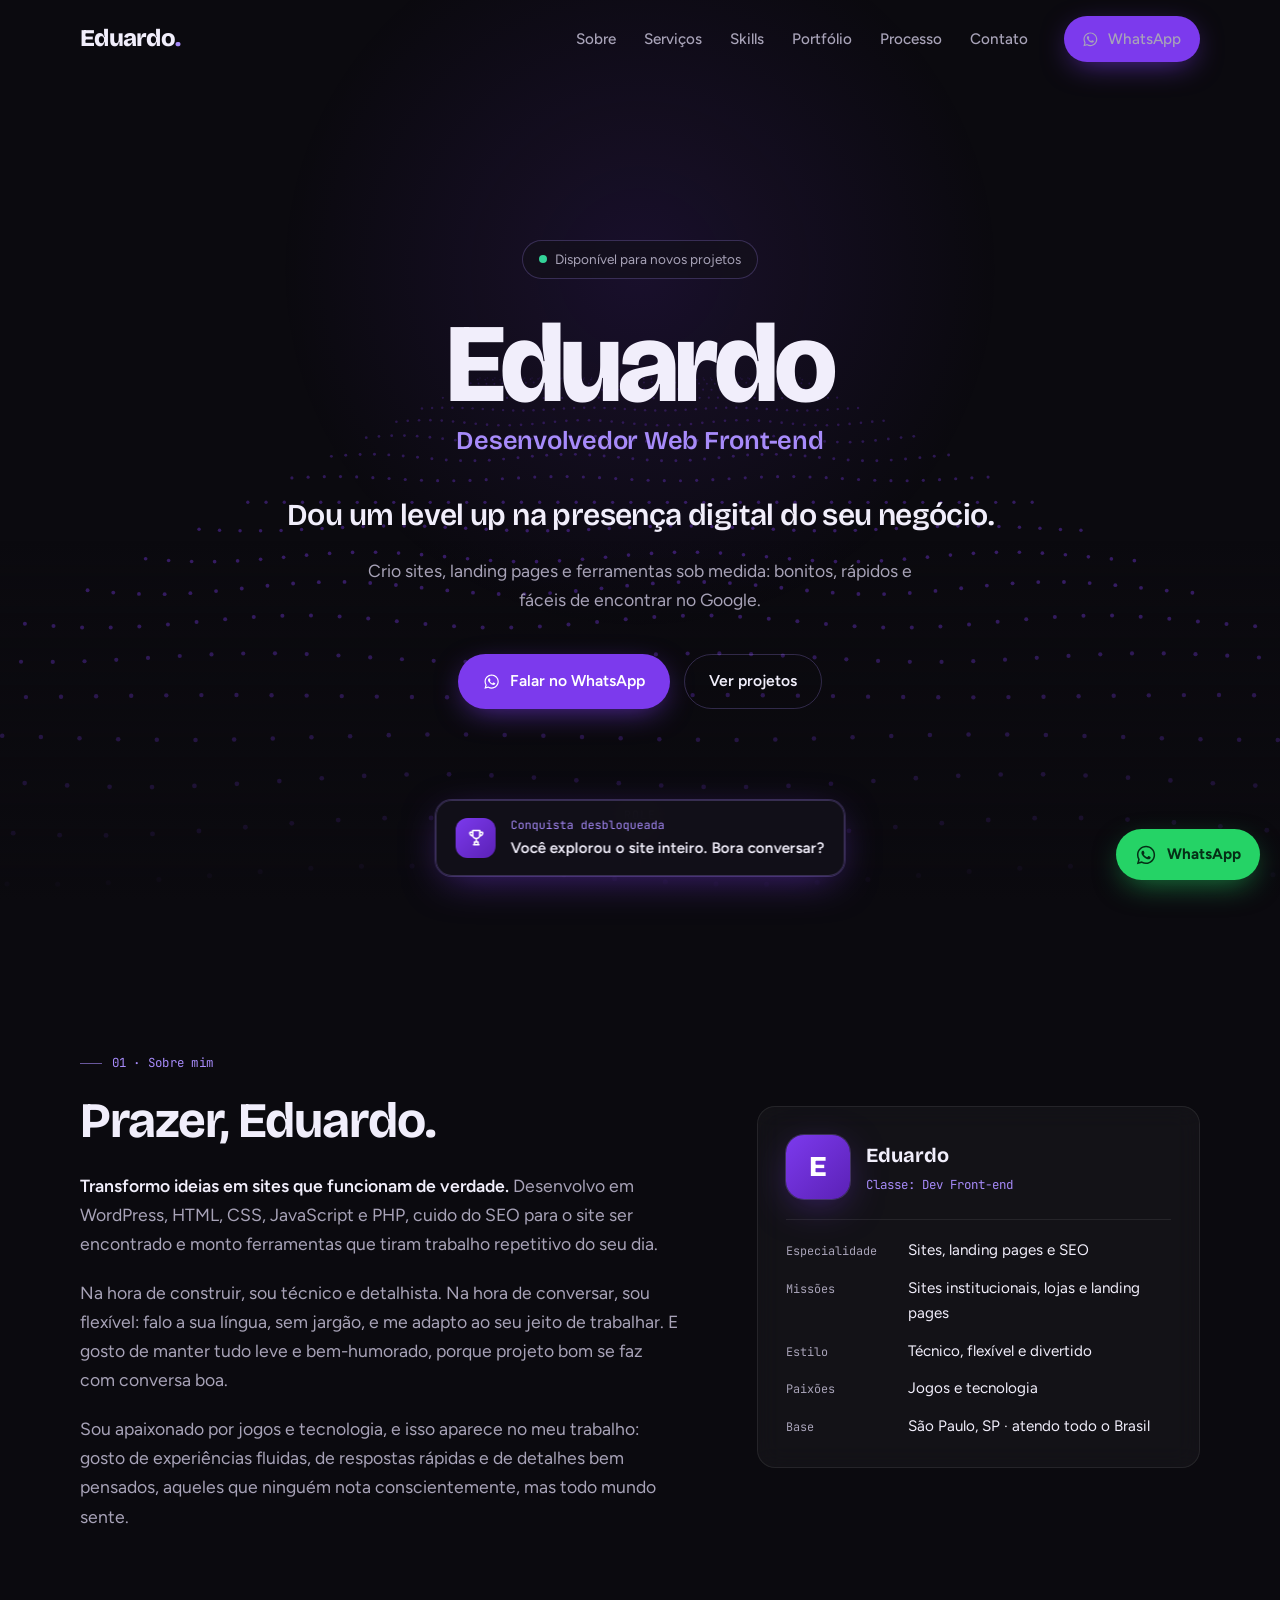
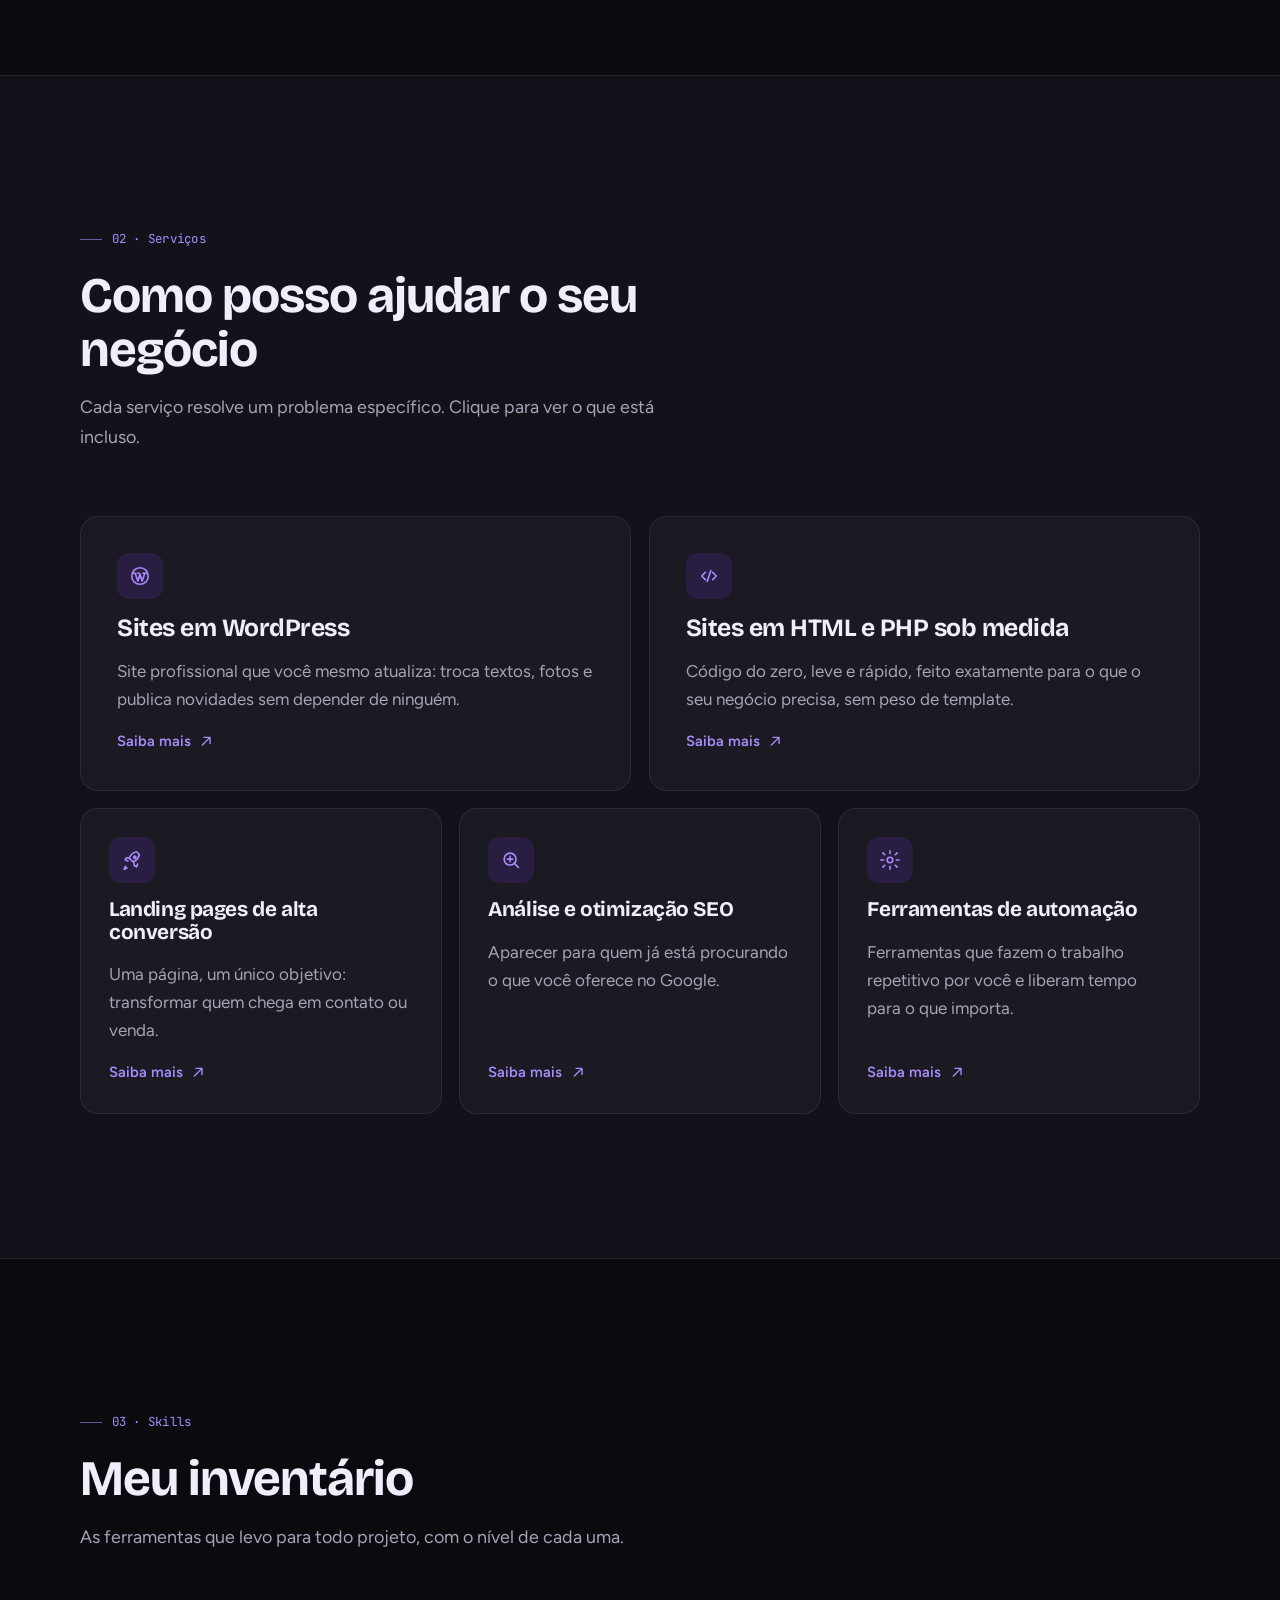
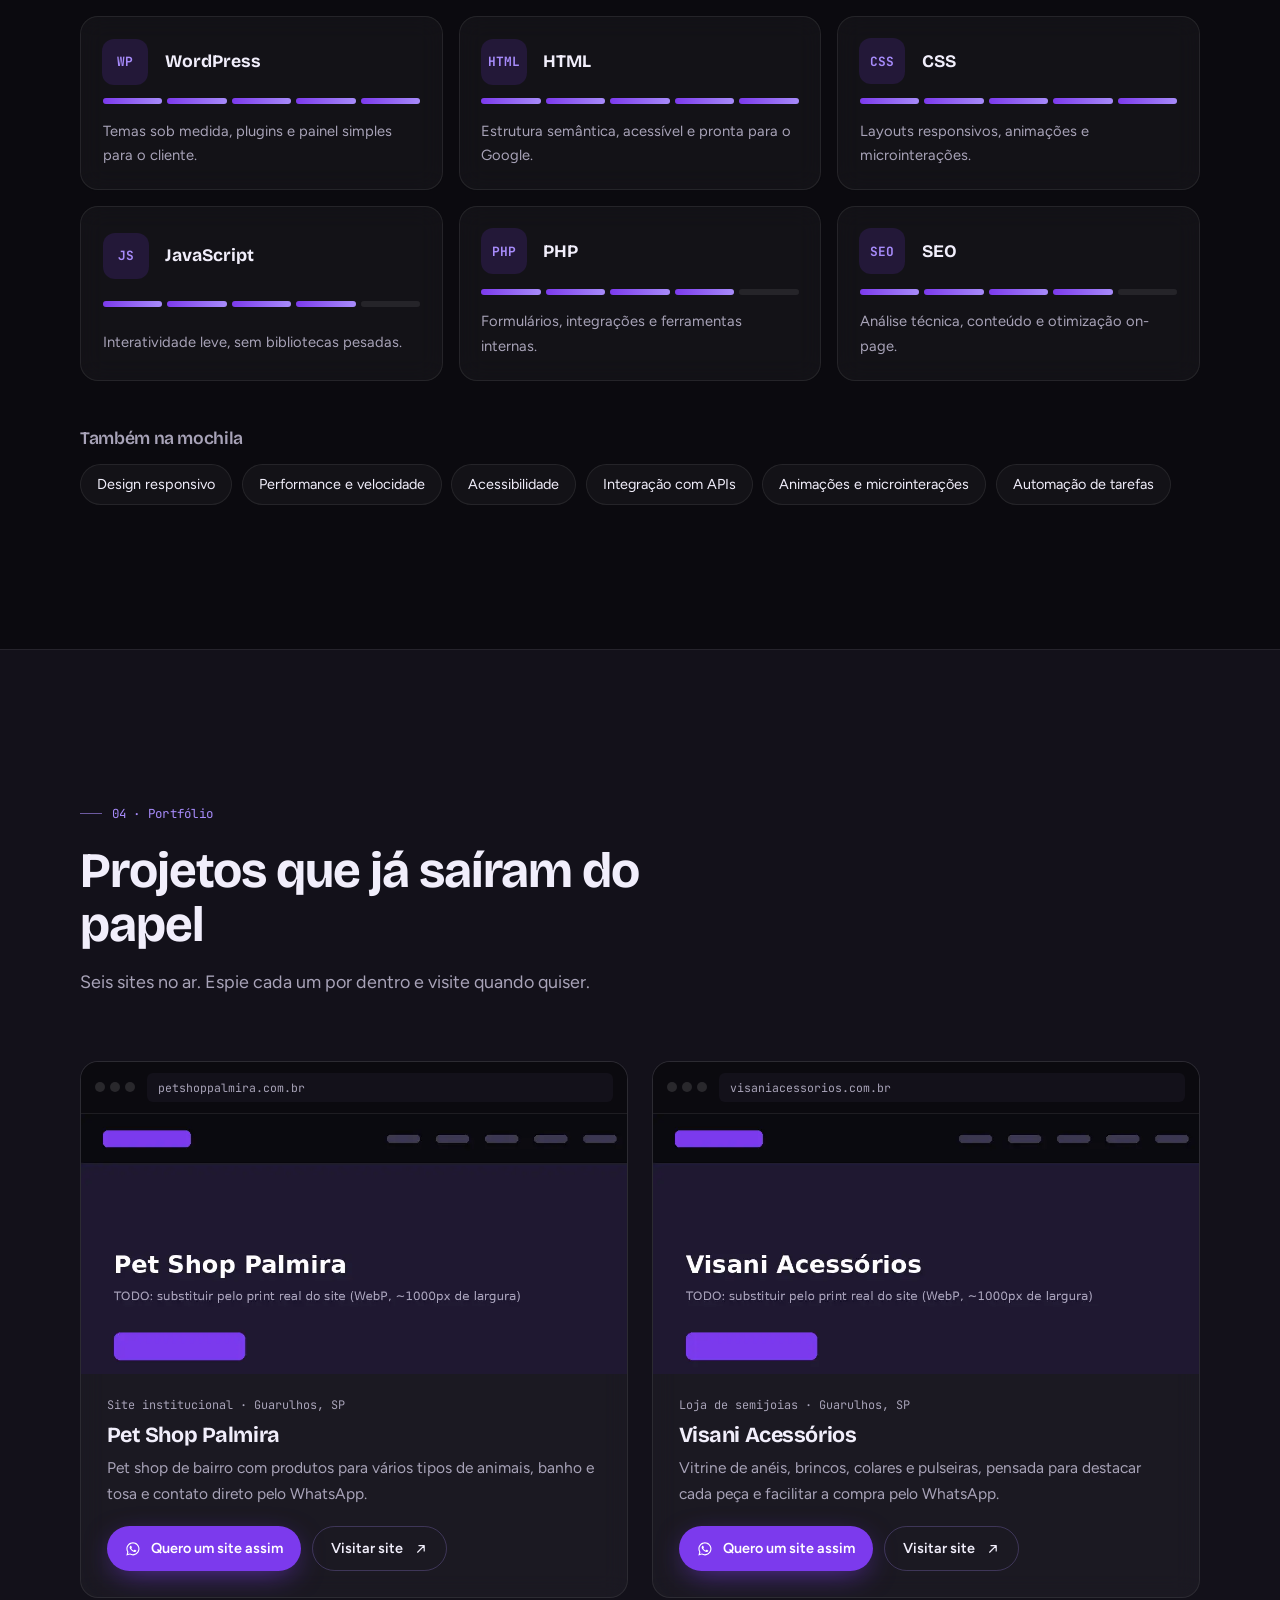
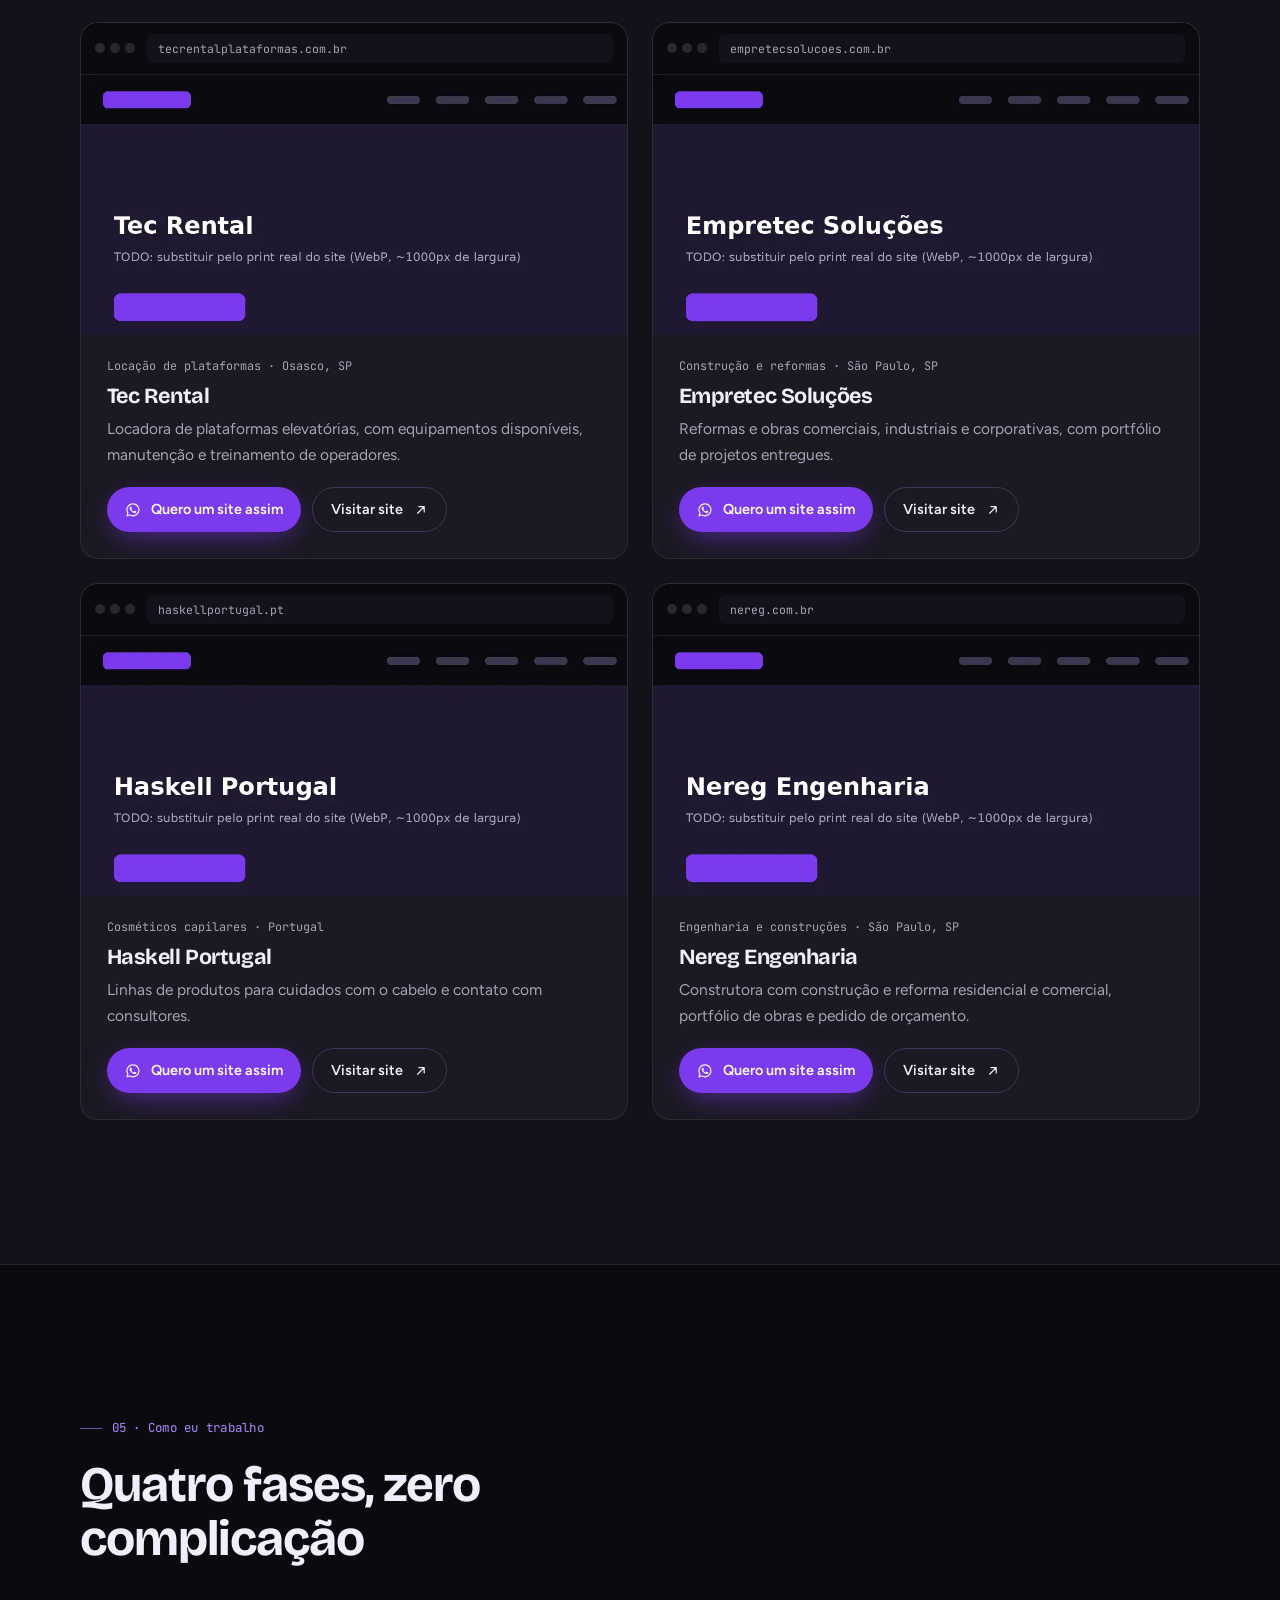
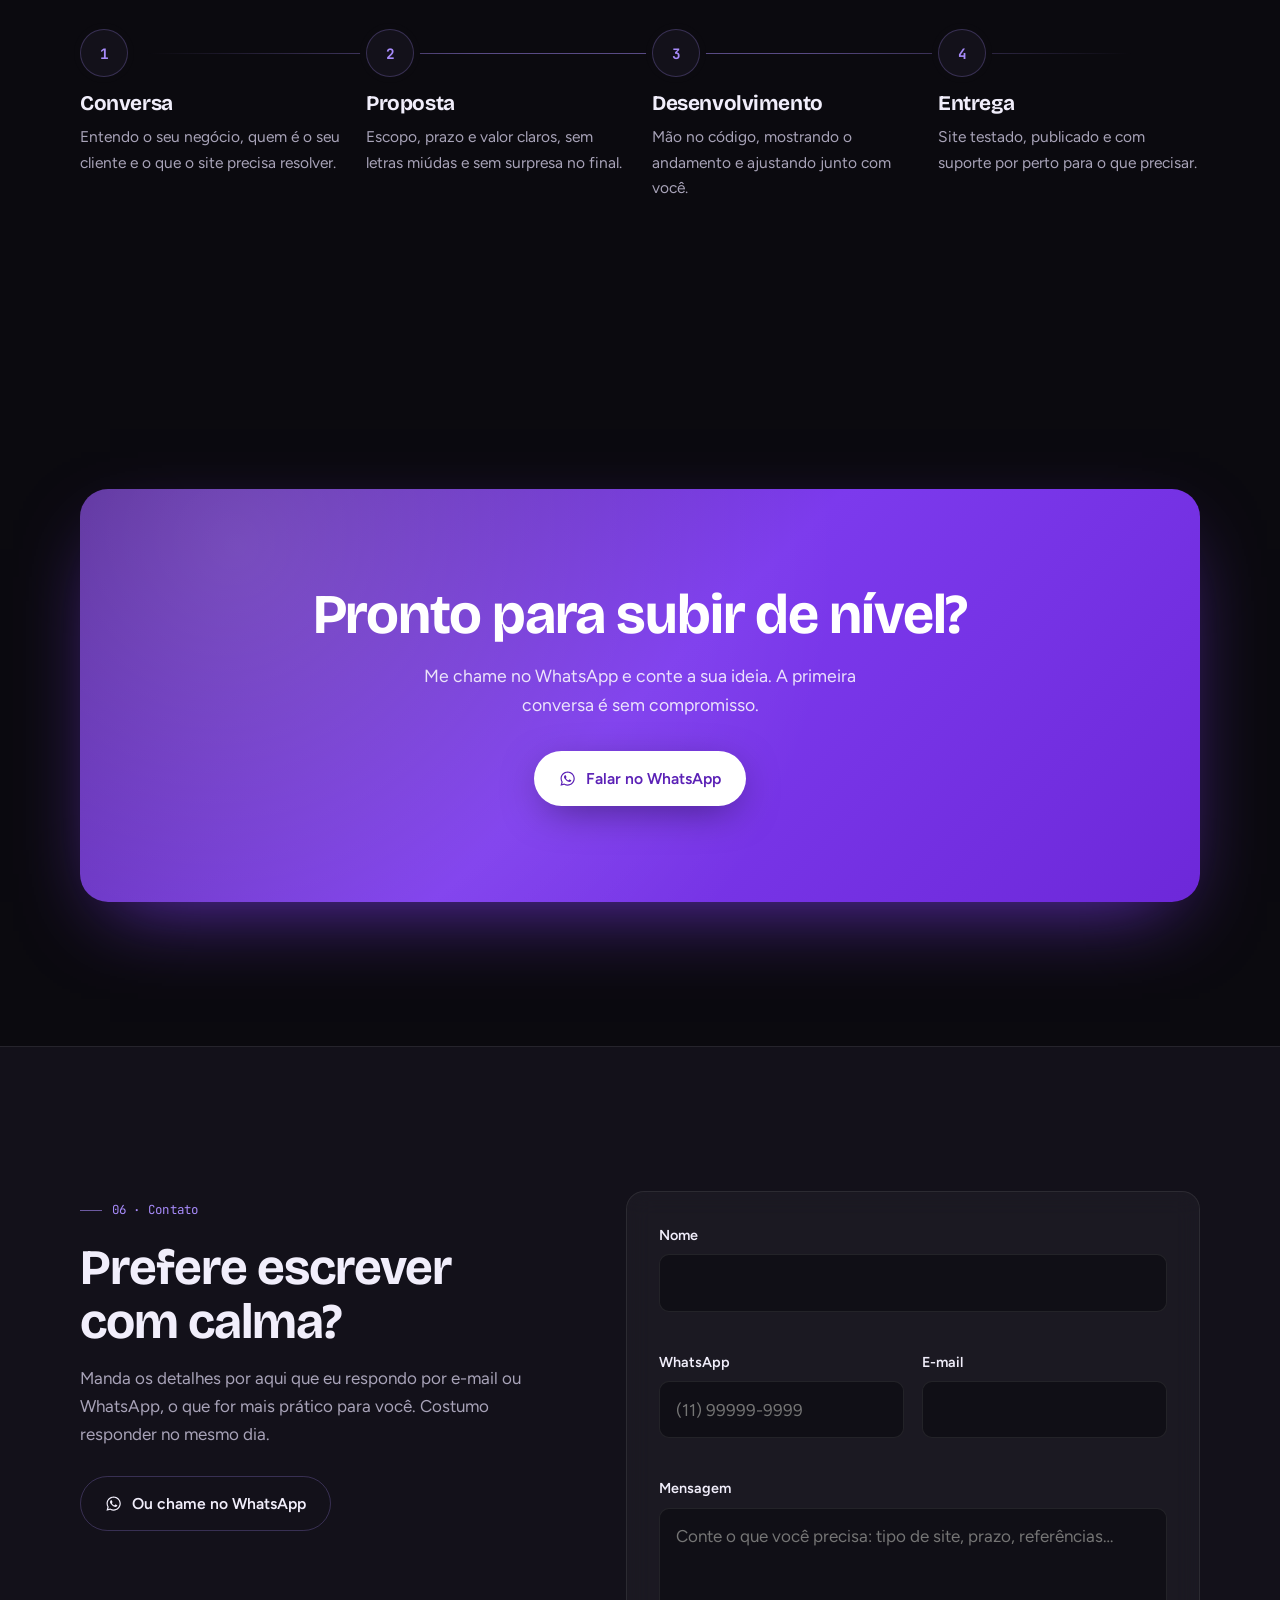
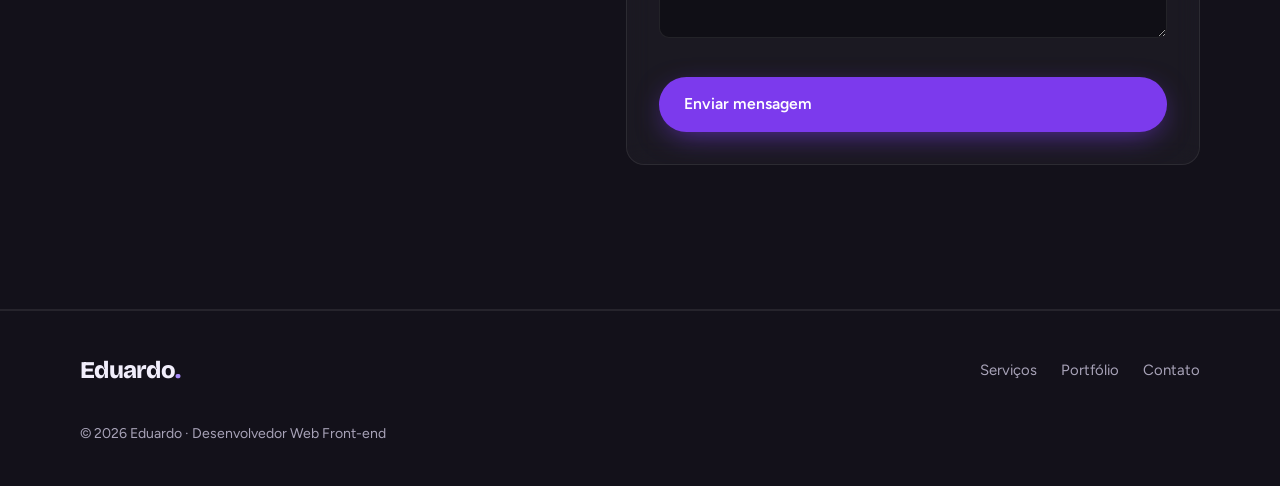
==== index.html @ 3f689c57 "Primeiro commit: site portfolio" ====
<!DOCTYPE html>
<html lang="pt-BR">
<head>
  <meta charset="UTF-8">
  <meta name="viewport" content="width=device-width, initial-scale=1">
  <title>Eduardo · Desenvolvedor Web Front-end em São Paulo | Sites, landing pages e SEO</title>
  <meta name="description" content="Dou um level up na presença digital do seu negócio: sites em WordPress, HTML e PHP, landing pages de alta conversão, SEO e ferramentas de automação. São Paulo, atendendo todo o Brasil.">
  <!-- TODO: trocar pelo domínio real -->
  <link rel="canonical" href="https://SEU-DOMINIO.com.br/">
  <meta property="og:type" content="website">
  <meta property="og:locale" content="pt_BR">
  <meta property="og:title" content="Eduardo · Desenvolvedor Web Front-end">
  <meta property="og:description" content="Sites, landing pages e ferramentas sob medida: bonitos, rápidos e fáceis de encontrar no Google.">
  <meta property="og:url" content="https://SEU-DOMINIO.com.br/">
  <meta property="og:image" content="https://SEU-DOMINIO.com.br/assets/img/og-image.jpg">
  <meta property="og:image:width" content="1200">
  <meta property="og:image:height" content="630">
  <meta name="twitter:card" content="summary_large_image">
  <meta name="theme-color" content="#0b0a0f">
  <link rel="icon" href="data:image/svg+xml,%3Csvg xmlns=%27http://www.w3.org/2000/svg%27 viewBox=%270 0 64 64%27%3E%3Crect width=%2764%27 height=%2764%27 rx=%2714%27 fill=%27%237c3aed%27/%3E%3Ctext x=%2732%27 y=%2744%27 font-size=%2736%27 font-family=%27sans-serif%27 font-weight=%27700%27 fill=%27white%27 text-anchor=%27middle%27%3EE%3C/text%3E%3C/svg%3E">

  <link rel="preconnect" href="https://fonts.googleapis.com">
  <link rel="preconnect" href="https://fonts.gstatic.com" crossorigin>
  <link href="https://fonts.googleapis.com/css2?family=Bricolage+Grotesque:wght@600;700;800&family=Figtree:wght@400;500;600;700&family=JetBrains+Mono:wght@400;700&display=swap" rel="stylesheet">
  <link rel="stylesheet" href="assets/css/style.css">

  <script type="application/ld+json">
  {
    "@context": "https://schema.org",
    "@graph": [
      {
        "@type": "Person",
        "@id": "https://SEU-DOMINIO.com.br/#eduardo",
        "name": "Eduardo",
        "jobTitle": "Desenvolvedor Web Front-end",
        "url": "https://SEU-DOMINIO.com.br/",
        "address": { "@type": "PostalAddress", "addressLocality": "São Paulo", "addressRegion": "SP", "addressCountry": "BR" },
        "knowsAbout": ["WordPress", "HTML", "CSS", "JavaScript", "PHP", "SEO", "Landing pages", "Automação"]
      },
      {
        "@type": "ProfessionalService",
        "name": "Eduardo · Desenvolvedor Web Front-end",
        "url": "https://SEU-DOMINIO.com.br/",
        "image": "https://SEU-DOMINIO.com.br/assets/img/og-image.jpg",
        "founder": { "@id": "https://SEU-DOMINIO.com.br/#eduardo" },
        "areaServed": "BR",
        "address": { "@type": "PostalAddress", "addressLocality": "São Paulo", "addressRegion": "SP", "addressCountry": "BR" },
        "serviceType": ["Sites em WordPress", "Sites em HTML e PHP", "Landing pages", "Análise e otimização SEO", "Ferramentas de automação"]
      }
    ]
  }
  </script>
</head>
<body>

<!-- Sprite de ícones -->
<svg width="0" height="0" style="position:absolute" aria-hidden="true">
  <symbol id="i-wa" viewBox="0 0 24 24"><path fill="currentColor" stroke="none" d="M12.04 2C6.58 2 2.13 6.45 2.13 11.91c0 1.75.46 3.45 1.32 4.95L2.05 22l5.25-1.38c1.45.79 3.08 1.21 4.74 1.21 5.46 0 9.91-4.45 9.91-9.91S17.5 2 12.04 2m0 1.67c4.56 0 8.24 3.69 8.24 8.24 0 4.56-3.69 8.24-8.24 8.24-1.49 0-2.94-.4-4.21-1.15l-.3-.17-3.12.82.83-3.04-.19-.31a8.19 8.19 0 0 1-1.26-4.38c0-4.56 3.69-8.25 8.25-8.25M8.53 7.33c-.16 0-.43.06-.66.31-.22.25-.87.86-.87 2.07 0 1.22.89 2.39 1 2.56.14.17 1.76 2.67 4.25 3.73.59.27 1.05.42 1.41.53.59.19 1.13.16 1.56.1.48-.07 1.46-.6 1.67-1.18.21-.58.21-1.07.15-1.18-.07-.1-.23-.16-.48-.27-.25-.14-1.47-.74-1.69-.82-.23-.08-.37-.12-.56.12-.16.25-.64.81-.78.97-.15.17-.29.19-.53.07-.26-.13-1.06-.39-2-1.23-.74-.66-1.23-1.47-1.38-1.72-.12-.24-.01-.39.11-.5.11-.11.27-.29.37-.44.13-.14.17-.25.25-.41.08-.17.04-.31-.02-.43-.06-.11-.56-1.35-.77-1.84-.2-.48-.4-.42-.56-.43-.14 0-.3-.01-.47-.01"/></symbol>
  <symbol id="i-arrow" viewBox="0 0 24 24"><path d="M7 17 17 7M9 7h8v8"/></symbol>
  <symbol id="i-wp" viewBox="0 0 24 24"><circle cx="12" cy="12" r="9"/><path d="M4.5 9h2.2l3 8.5L12 10m0 0 2.3 7.5 3-8.5h2.2M9 9h2m4 0h2"/></symbol>
  <symbol id="i-code" viewBox="0 0 24 24"><path d="m8 8-4 4 4 4m8-8 4 4-4 4m-2-10-4 12"/></symbol>
  <symbol id="i-rocket" viewBox="0 0 24 24"><path d="M5 19c-1 1-1.5 3-1.5 3s2-.5 3-1.5M14 15l-5-5M9 10c1-3 4-6 8-7l3 3c-1 4-4 7-7 8M9 10 6 9.5 4.5 12l3 1M14 15l.5 3 2.5 1.5 1-3"/><circle cx="15" cy="9" r="1.2"/></symbol>
  <symbol id="i-search" viewBox="0 0 24 24"><circle cx="11" cy="11" r="6.5"/><path d="m20 20-4.3-4.3M8 11h6M11 8v6"/></symbol>
  <symbol id="i-cog" viewBox="0 0 24 24"><circle cx="12" cy="12" r="3"/><path d="M12 2v3m0 14v3M4.2 4.2l2.1 2.1m11.4 11.4 2.1 2.1M2 12h3m14 0h3M4.2 19.8l2.1-2.1M17.7 6.3l2.1-2.1"/></symbol>
  <symbol id="i-check" viewBox="0 0 24 24"><circle cx="12" cy="12" r="9"/><path d="m8.5 12 2.5 2.5 5-5"/></symbol>
  <symbol id="i-trophy" viewBox="0 0 24 24"><path d="M8 4h8v5a4 4 0 0 1-8 0zM8 6H5a3 3 0 0 0 3 4m8-4h3a3 3 0 0 1-3 4M12 13v4m-3 3h6m-5-3h4v3h-4z"/></symbol>
</svg>

<a class="skip-link" href="#conteudo">Pular para o conteúdo</a>
<div class="xp-bar" aria-hidden="true"></div>
<div class="ambient" aria-hidden="true"></div>
<div class="cursor" aria-hidden="true"></div>

<header class="header">
  <div class="container header__inner">
    <a class="logo" href="#" aria-label="Eduardo, início">Eduardo<span>.</span></a>
    <button class="burger" aria-expanded="false" aria-controls="menu" aria-label="Abrir menu"><span></span><span></span><span></span></button>
    <nav class="nav" id="menu" aria-label="Principal">
      <a href="#sobre">Sobre</a>
      <a href="#servicos">Serviços</a>
      <a href="#skills">Skills</a>
      <a href="#portfolio">Portfólio</a>
      <a href="#processo">Processo</a>
      <a href="#contato">Contato</a>
      <a class="btn btn--primary btn--sm" data-wa href="#"><svg class="icon" aria-hidden="true"><use href="#i-wa"/></svg>WhatsApp</a>
    </nav>
  </div>
</header>

<main id="conteudo">

  <!-- 7.1 Hero -->
  <section class="hero" aria-label="Apresentação">
    <canvas class="hero__canvas" aria-hidden="true"></canvas>
    <div class="container hero__content">
      <div class="badge"><span class="badge__dot" aria-hidden="true"></span>Disponível para novos projetos</div>
      <h1>Eduardo<span class="hero__role">Desenvolvedor Web Front-end</span></h1>
      <p class="hero__punch">Dou um level up na presença digital do seu negócio.</p>
      <p class="hero__sub">Crio sites, landing pages e ferramentas sob medida: bonitos, rápidos e fáceis de encontrar no Google.</p>
      <div class="hero__actions">
        <a class="btn btn--primary" data-wa href="#"><svg class="icon" aria-hidden="true"><use href="#i-wa"/></svg>Falar no WhatsApp</a>
        <a class="btn btn--ghost" href="#portfolio">Ver projetos</a>
      </div>
    </div>
    <div class="scroll-hint" aria-hidden="true">ROLE<i></i></div>
  </section>

  <!-- 7.2 Sobre -->
  <section class="section" id="sobre">
    <div class="container about">
      <div class="about__text" data-reveal="left">
        <div class="tag">01 · Sobre mim</div>
        <h2>Prazer, Eduardo.</h2>
        <p style="margin-top:1.5rem"><strong>Transformo ideias em sites que funcionam de verdade.</strong> Desenvolvo em WordPress, HTML, CSS, JavaScript e PHP, cuido do SEO para o site ser encontrado e monto ferramentas que tiram trabalho repetitivo do seu dia.</p>
        <p>Na hora de construir, sou técnico e detalhista. Na hora de conversar, sou flexível: falo a sua língua, sem jargão, e me adapto ao seu jeito de trabalhar. E gosto de manter tudo leve e bem-humorado, porque projeto bom se faz com conversa boa.</p>
        <p>Sou apaixonado por jogos e tecnologia, e isso aparece no meu trabalho: gosto de experiências fluidas, de respostas rápidas e de detalhes bem pensados, aqueles que ninguém nota conscientemente, mas todo mundo sente.</p>
      </div>
      <aside class="sheet glass" data-reveal="right" aria-label="Ficha de personagem">
        <div class="sheet__top">
          <!-- TODO (opcional): trocar a inicial por uma foto: <img src="assets/img/eduardo.webp" alt="Foto de Eduardo"> -->
          <div class="avatar" aria-hidden="true">E</div>
          <div>
            <div class="sheet__name">Eduardo</div>
            <div class="sheet__class">Classe: Dev Front-end</div>
          </div>
        </div>
        <dl>
          <div><dt>Especialidade</dt><dd>Sites, landing pages e SEO</dd></div>
          <div><dt>Missões</dt><dd>Sites institucionais, lojas e landing pages</dd></div>
          <div><dt>Estilo</dt><dd>Técnico, flexível e divertido</dd></div>
          <div><dt>Paixões</dt><dd>Jogos e tecnologia</dd></div>
          <div><dt>Base</dt><dd>São Paulo, SP · atendo todo o Brasil</dd></div>
        </dl>
      </aside>
    </div>
  </section>

  <!-- 7.3 Serviços -->
  <section class="section section--alt" id="servicos">
    <div class="container">
      <div class="section__head" data-reveal="up">
        <div class="tag">02 · Serviços</div>
        <h2>Como posso ajudar o seu negócio</h2>
        <p class="lead">Cada serviço resolve um problema específico. Clique para ver o que está incluso.</p>
      </div>
      <div class="services" data-stagger>
        <a class="service glass" href="servicos/wordpress.html" data-reveal="up">
          <div class="service__icon"><svg class="icon" aria-hidden="true"><use href="#i-wp"/></svg></div>
          <h3>Sites em WordPress</h3>
          <p>Site profissional que você mesmo atualiza: troca textos, fotos e publica novidades sem depender de ninguém.</p>
          <span class="service__more">Saiba mais <svg class="icon" aria-hidden="true"><use href="#i-arrow"/></svg></span>
        </a>
        <a class="service glass" href="servicos/html-php.html" data-reveal="up">
          <div class="service__icon"><svg class="icon" aria-hidden="true"><use href="#i-code"/></svg></div>
          <h3>Sites em HTML e PHP sob medida</h3>
          <p>Código do zero, leve e rápido, feito exatamente para o que o seu negócio precisa, sem peso de template.</p>
          <span class="service__more">Saiba mais <svg class="icon" aria-hidden="true"><use href="#i-arrow"/></svg></span>
        </a>
        <a class="service glass" href="servicos/landing-pages.html" data-reveal="up">
          <div class="service__icon"><svg class="icon" aria-hidden="true"><use href="#i-rocket"/></svg></div>
          <h3>Landing pages de alta conversão</h3>
          <p>Uma página, um único objetivo: transformar quem chega em contato ou venda.</p>
          <span class="service__more">Saiba mais <svg class="icon" aria-hidden="true"><use href="#i-arrow"/></svg></span>
        </a>
        <a class="service glass" href="servicos/seo.html" data-reveal="up">
          <div class="service__icon"><svg class="icon" aria-hidden="true"><use href="#i-search"/></svg></div>
          <h3>Análise e otimização SEO</h3>
          <p>Aparecer para quem já está procurando o que você oferece no Google.</p>
          <span class="service__more">Saiba mais <svg class="icon" aria-hidden="true"><use href="#i-arrow"/></svg></span>
        </a>
        <a class="service glass" href="servicos/automacao.html" data-reveal="up">
          <div class="service__icon"><svg class="icon" aria-hidden="true"><use href="#i-cog"/></svg></div>
          <h3>Ferramentas de automação</h3>
          <p>Ferramentas que fazem o trabalho repetitivo por você e liberam tempo para o que importa.</p>
          <span class="service__more">Saiba mais <svg class="icon" aria-hidden="true"><use href="#i-arrow"/></svg></span>
        </a>
      </div>
    </div>
  </section>

  <!-- 7.4 Skills -->
  <section class="section" id="skills">
    <div class="container">
      <div class="section__head" data-reveal="up">
        <div class="tag">03 · Skills</div>
        <h2>Meu inventário</h2>
        <p class="lead">As ferramentas que levo para todo projeto, com o nível de cada uma.</p>
      </div>
      <div class="inventory" data-stagger>
        <div class="slot glass" data-reveal="scale"><div class="slot__abbr">WP</div><div class="slot__name">WordPress</div><div class="level" data-level="5"></div><div class="slot__desc">Temas sob medida, plugins e painel simples para o cliente.</div></div>
        <div class="slot glass" data-reveal="scale"><div class="slot__abbr">HTML</div><div class="slot__name">HTML</div><div class="level" data-level="5"></div><div class="slot__desc">Estrutura semântica, acessível e pronta para o Google.</div></div>
        <div class="slot glass" data-reveal="scale"><div class="slot__abbr">CSS</div><div class="slot__name">CSS</div><div class="level" data-level="5"></div><div class="slot__desc">Layouts responsivos, animações e microinterações.</div></div>
        <div class="slot glass" data-reveal="scale"><div class="slot__abbr">JS</div><div class="slot__name">JavaScript</div><div class="level" data-level="4"></div><div class="slot__desc">Interatividade leve, sem bibliotecas pesadas.</div></div>
        <div class="slot glass" data-reveal="scale"><div class="slot__abbr">PHP</div><div class="slot__name">PHP</div><div class="level" data-level="4"></div><div class="slot__desc">Formulários, integrações e ferramentas internas.</div></div>
        <div class="slot glass" data-reveal="scale"><div class="slot__abbr">SEO</div><div class="slot__name">SEO</div><div class="level" data-level="4"></div><div class="slot__desc">Análise técnica, conteúdo e otimização on-page.</div></div>
      </div>
      <div class="backpack" data-reveal="up">
        <h3>Também na mochila</h3>
        <div class="chips">
          <span class="chip">Design responsivo</span>
          <span class="chip">Performance e velocidade</span>
          <span class="chip">Acessibilidade</span>
          <span class="chip">Integração com APIs</span>
          <span class="chip">Animações e microinterações</span>
          <span class="chip">Automação de tarefas</span>
        </div>
      </div>
    </div>
  </section>

  <!-- 7.5 Portfólio -->
  <section class="section section--alt" id="portfolio">
    <div class="container">
      <div class="section__head" data-reveal="up">
        <div class="tag">04 · Portfólio</div>
        <h2>Projetos que já saíram do papel</h2>
        <p class="lead">Seis sites no ar. Espie cada um por dentro e visite quando quiser.</p>
      </div>
      <div class="portfolio" id="portfolio-grid" data-stagger><!-- gerado pelo main.js a partir da lista PORTFOLIO --></div>
    </div>
  </section>

  <!-- 7.6 Processo -->
  <section class="section" id="processo">
    <div class="container">
      <div class="section__head" data-reveal="up">
        <div class="tag">05 · Como eu trabalho</div>
        <h2>Quatro fases, zero complicação</h2>
      </div>
      <ol class="steps" data-stagger>
        <li class="step" data-reveal="up"><div class="step__num">1</div><h3>Conversa</h3><p>Entendo o seu negócio, quem é o seu cliente e o que o site precisa resolver.</p></li>
        <li class="step" data-reveal="up"><div class="step__num">2</div><h3>Proposta</h3><p>Escopo, prazo e valor claros, sem letras miúdas e sem surpresa no final.</p></li>
        <li class="step" data-reveal="up"><div class="step__num">3</div><h3>Desenvolvimento</h3><p>Mão no código, mostrando o andamento e ajustando junto com você.</p></li>
        <li class="step" data-reveal="up"><div class="step__num">4</div><h3>Entrega</h3><p>Site testado, publicado e com suporte por perto para o que precisar.</p></li>
      </ol>
    </div>
  </section>

  <!-- 7.7 CTA final -->
  <section class="section" id="cta" aria-labelledby="cta-title">
    <div class="container">
      <div class="cta" data-reveal="scale">
        <h2 id="cta-title">Pronto para subir de nível?</h2>
        <p>Me chame no WhatsApp e conte a sua ideia. A primeira conversa é sem compromisso.</p>
        <a class="btn btn--primary" data-wa href="#"><svg class="icon" aria-hidden="true"><use href="#i-wa"/></svg>Falar no WhatsApp</a>
      </div>
    </div>
  </section>

  <!-- 7.8 Contato -->
  <section class="section section--alt" id="contato">
    <div class="container contact">
      <div class="contact__text" data-reveal="left">
        <div class="tag">06 · Contato</div>
        <h2>Prefere escrever com calma?</h2>
        <p>Manda os detalhes por aqui que eu respondo por e-mail ou WhatsApp, o que for mais prático para você. Costumo responder no mesmo dia.</p>
        <a class="btn btn--ghost" data-wa href="#"><svg class="icon" aria-hidden="true"><use href="#i-wa"/></svg>Ou chame no WhatsApp</a>
      </div>
      <form class="form glass" id="contact-form" novalidate data-reveal="right">
        <div class="field">
          <label for="f-name">Nome</label>
          <input id="f-name" name="name" type="text" autocomplete="name" required aria-describedby="e-name">
          <div class="field__error" id="e-name" aria-live="polite"></div>
        </div>
        <div class="form__row">
          <div class="field">
            <label for="f-phone">WhatsApp</label>
            <input id="f-phone" name="phone" type="tel" inputmode="tel" autocomplete="tel" placeholder="(11) 99999-9999" required aria-describedby="e-phone">
            <div class="field__error" id="e-phone" aria-live="polite"></div>
          </div>
          <div class="field">
            <label for="f-email">E-mail</label>
            <input id="f-email" name="email" type="email" autocomplete="email" required aria-describedby="e-email">
            <div class="field__error" id="e-email" aria-live="polite"></div>
          </div>
        </div>
        <div class="field">
          <label for="f-message">Mensagem</label>
          <textarea id="f-message" name="message" required aria-describedby="e-message" placeholder="Conte o que você precisa: tipo de site, prazo, referências…"></textarea>
          <div class="field__error" id="e-message" aria-live="polite"></div>
        </div>
        <!-- Honeypot anti-spam -->
        <div class="hp" aria-hidden="true"><label for="f-botcheck">Deixe em branco</label><input id="f-botcheck" type="checkbox" name="botcheck" tabindex="-1" autocomplete="off"></div>
        <div class="form__status" role="status" aria-live="polite"></div>
        <button class="btn btn--primary" type="submit">Enviar mensagem</button>
      </form>
    </div>
  </section>

</main>

<footer class="footer">
  <div class="container footer__inner">
    <a class="logo" href="#">Eduardo<span>.</span></a>
    <nav class="footer__links" aria-label="Links rápidos">
      <a href="#servicos">Serviços</a>
      <a href="#portfolio">Portfólio</a>
      <a href="#contato">Contato</a>
    </nav>
    <p class="footer__copy">© <span data-year></span> Eduardo · Desenvolvedor Web Front-end</p>
  </div>
</footer>

<a class="wa-float" data-wa href="#" aria-label="Falar no WhatsApp"><svg class="icon" aria-hidden="true"><use href="#i-wa"/></svg><span>WhatsApp</span></a>

<div class="toast" role="status" aria-live="polite">
  <div class="toast__icon"><svg class="icon" aria-hidden="true"><use href="#i-trophy"/></svg></div>
  <div><div class="toast__title">Conquista desbloqueada</div><div class="toast__text">Você explorou o site inteiro. Bora conversar?</div></div>
</div>

<script src="assets/js/main.js"></script>
</body>
</html>
---- assets/css/style.css ----
/* ==========================================================================
   Eduardo · Desenvolvedor Web Front-end — style.css
   Organização:
   01 Tokens        02 Base          03 Utilitários globais (cursor, glow, XP)
   04 Header        05 Botões        06 Seções / etiquetas
   07 Hero          08 Sobre         09 Serviços
   10 Skills        11 Portfólio     12 Processo
   13 CTA final     14 Contato       15 Rodapé
   16 Flutuantes    17 Páginas de serviço   18 Reveal / Motion   19 Responsivo
   ========================================================================== */

/* 01 · Tokens ------------------------------------------------------------ */
:root {
  --bg: #0b0a0f;
  --bg-2: #13111a;
  --bg-3: #1a1724;
  --purple: #7c3aed;
  --purple-2: #a78bfa;
  --purple-deep: #5b21b6;
  --text: #f1eefb;
  --muted: #a8a3b8;
  --line: rgba(255, 255, 255, 0.08);
  --line-2: rgba(167, 139, 250, 0.25);
  --glass: rgba(255, 255, 255, 0.035);
  --green: #34d399;
  --red: #fb7185;

  --font-display: "Bricolage Grotesque", "Figtree", system-ui, sans-serif;
  --font-body: "Figtree", system-ui, -apple-system, sans-serif;
  --font-mono: "JetBrains Mono", ui-monospace, "SF Mono", Menlo, monospace;

  --radius-s: 10px;
  --radius: 18px;
  --radius-l: 28px;
  --container: 1120px;
  --gutter: clamp(1.25rem, 4vw, 2.5rem);
  --section-y: clamp(5rem, 12vw, 9rem);

  --ease: cubic-bezier(0.22, 1, 0.36, 1);
  --glow: 0 0 0 1px rgba(167, 139, 250, 0.25), 0 10px 40px -10px rgba(124, 58, 237, 0.55);
}

/* 02 · Base -------------------------------------------------------------- */
*, *::before, *::after { box-sizing: border-box; }
html { scroll-behavior: smooth; -webkit-text-size-adjust: 100%; }
body {
  margin: 0;
  background: var(--bg);
  color: var(--text);
  font-family: var(--font-body);
  font-size: 1.0625rem;
  line-height: 1.65;
  overflow-x: hidden;
  -webkit-font-smoothing: antialiased;
}
img { max-width: 100%; display: block; }
a { color: inherit; text-decoration: none; }
button { font: inherit; color: inherit; background: none; border: 0; cursor: pointer; }
h1, h2, h3, h4 { font-family: var(--font-display); line-height: 1.08; margin: 0; letter-spacing: -0.02em; font-weight: 700; }
p { margin: 0; }
.container { width: min(var(--container), 100% - 2 * var(--gutter)); margin-inline: auto; }
:focus-visible { outline: 2px solid var(--purple-2); outline-offset: 3px; border-radius: 6px; }
::selection { background: rgba(124, 58, 237, 0.45); }

.skip-link {
  position: absolute; left: 1rem; top: -4rem; z-index: 1000;
  padding: 0.6rem 1rem; background: var(--purple); color: #fff;
  border-radius: var(--radius-s); font-weight: 600; transition: top 0.2s;
}
.skip-link:focus { top: 1rem; }
.sr-only { position: absolute; width: 1px; height: 1px; overflow: hidden; clip: rect(0 0 0 0); white-space: nowrap; }
.icon { width: 1.25em; height: 1.25em; fill: none; stroke: currentColor; stroke-width: 1.8; stroke-linecap: round; stroke-linejoin: round; flex: none; }

/* 03 · Utilitários globais ----------------------------------------------- */
/* Barra de XP (progresso de leitura) */
.xp-bar {
  position: fixed; inset: 0 auto auto 0; height: 3px; width: 100%; z-index: 999;
  background: linear-gradient(90deg, var(--purple), var(--purple-2));
  transform-origin: left; transform: scaleX(0); pointer-events: none;
  box-shadow: 0 0 12px rgba(167, 139, 250, 0.6);
}
/* Brilho ambiente que segue o mouse */
.ambient {
  position: fixed; inset: 0; z-index: 0; pointer-events: none;
  background: radial-gradient(600px circle at var(--mx, 50%) var(--my, 30%), rgba(124, 58, 237, 0.13), transparent 60%);
  transition: opacity 0.6s;
}
/* Cursor em anel */
.cursor {
  position: fixed; left: 0; top: 0; width: 34px; height: 34px; z-index: 1001;
  border: 1.5px solid var(--purple-2); border-radius: 50%;
  pointer-events: none; transform: translate(-50%, -50%) scale(1);
  transition: transform 0.25s var(--ease), opacity 0.3s, background 0.3s;
  opacity: 0; mix-blend-mode: screen;
}
.cursor.is-visible { opacity: 1; }
.cursor.is-hover { transform: translate(-50%, -50%) scale(1.8); background: rgba(167, 139, 250, 0.15); }
@media (hover: hover) and (pointer: fine) { body.has-cursor { cursor: none; } body.has-cursor a, body.has-cursor button { cursor: none; } }

/* Card de vidro */
.glass {
  position: relative;
  background: var(--glass);
  border: 1px solid var(--line);
  border-radius: var(--radius);
  backdrop-filter: blur(12px); -webkit-backdrop-filter: blur(12px);
  overflow: hidden;
}
.glass::before {
  content: ""; position: absolute; inset: 0; pointer-events: none; opacity: 0;
  background: radial-gradient(360px circle at var(--gx, 50%) var(--gy, 50%), rgba(167, 139, 250, 0.16), transparent 60%);
  transition: opacity 0.4s;
}
.glass:hover::before { opacity: 1; }

/* 04 · Header ------------------------------------------------------------ */
.header {
  position: fixed; inset: 0 0 auto 0; z-index: 900;
  padding: 1rem 0; transition: background 0.4s, padding 0.4s, border-color 0.4s;
  border-bottom: 1px solid transparent;
}
.header.is-scrolled {
  padding: 0.6rem 0;
  background: rgba(11, 10, 15, 0.72);
  backdrop-filter: blur(16px); -webkit-backdrop-filter: blur(16px);
  border-color: var(--line);
}
.header__inner { display: flex; align-items: center; justify-content: space-between; gap: 1rem; }
.logo { font-family: var(--font-display); font-weight: 800; font-size: 1.5rem; letter-spacing: -0.03em; }
.logo span { color: var(--purple-2); }
.nav { display: flex; align-items: center; gap: 1.75rem; }
.nav a { font-weight: 500; color: var(--muted); font-size: 0.95rem; transition: color 0.2s; }
.nav a:hover { color: var(--text); }
.nav .btn { margin-left: 0.5rem; }
.burger {
  display: none; width: 44px; height: 44px; align-items: center; justify-content: center;
  border-radius: 12px; border: 1px solid var(--line); position: relative; z-index: 2;
}
.burger span {
  position: absolute; width: 20px; height: 2px; background: var(--text); border-radius: 2px;
  transition: transform 0.35s var(--ease), opacity 0.2s;
}
.burger span:nth-child(1) { transform: translateY(-6px); }
.burger span:nth-child(3) { transform: translateY(6px); }
.burger[aria-expanded="true"] span:nth-child(1) { transform: rotate(45deg); }
.burger[aria-expanded="true"] span:nth-child(2) { opacity: 0; }
.burger[aria-expanded="true"] span:nth-child(3) { transform: rotate(-45deg); }

/* 05 · Botões ------------------------------------------------------------ */
.btn {
  display: inline-flex; align-items: center; gap: 0.6rem;
  padding: 0.85rem 1.5rem; border-radius: 999px; font-weight: 600; font-size: 0.98rem;
  border: 1px solid transparent; transition: transform 0.3s var(--ease), box-shadow 0.3s, background 0.3s, border-color 0.3s;
  white-space: nowrap; position: relative;
}
.btn--primary { background: var(--purple); color: #fff; box-shadow: 0 8px 30px -8px rgba(124, 58, 237, 0.7); }
.btn--primary:hover { background: #8b5cf6; box-shadow: 0 12px 40px -8px rgba(124, 58, 237, 0.9); }
.btn--ghost { background: transparent; border-color: var(--line-2); color: var(--text); }
.btn--ghost:hover { background: rgba(167, 139, 250, 0.08); border-color: var(--purple-2); }
.btn--sm { padding: 0.6rem 1.1rem; font-size: 0.9rem; }
.btn .icon { width: 1.1em; height: 1.1em; }

/* 06 · Seções / etiquetas ------------------------------------------------ */
.section { padding-block: var(--section-y); position: relative; }
.section--alt { background: var(--bg-2); border-block: 1px solid var(--line); }
.tag {
  display: inline-flex; align-items: center; gap: 0.6rem;
  font-family: var(--font-mono); font-size: 0.78rem; color: var(--purple-2); letter-spacing: 0.02em;
  margin-bottom: 1.25rem;
}
.tag::before { content: ""; width: 22px; height: 1px; background: var(--purple-2); opacity: 0.6; }
.section__head { max-width: 640px; margin-bottom: clamp(2.5rem, 6vw, 4rem); }
.section__head--center { margin-inline: auto; text-align: center; }
.section__head--center .tag { justify-content: center; }
.section h2 { font-size: clamp(2rem, 4.6vw, 3.1rem); }
.lead { color: var(--muted); font-size: 1.12rem; margin-top: 1rem; max-width: 56ch; }
.section__head--center .lead { margin-inline: auto; }

/* 07 · Hero -------------------------------------------------------------- */
.hero {
  position: relative; min-height: 100svh; display: grid; place-items: center;
  padding: 8rem 0 5rem; overflow: hidden; isolation: isolate;
}
.hero__canvas { position: absolute; inset: 0; width: 100%; height: 100%; z-index: -1; }
.hero::after {
  content: ""; position: absolute; inset: auto 0 0 0; height: 40%; z-index: -1; pointer-events: none;
  background: linear-gradient(to bottom, transparent, var(--bg));
}
.hero__content { text-align: center; max-width: 820px; will-change: transform; }
.badge {
  display: inline-flex; align-items: center; gap: 0.55rem; padding: 0.45rem 0.95rem; border-radius: 999px;
  border: 1px solid var(--line-2); background: rgba(19, 17, 26, 0.7); font-size: 0.85rem; color: var(--muted);
  backdrop-filter: blur(8px); margin-bottom: 2rem;
}
.badge__dot { width: 8px; height: 8px; border-radius: 50%; background: var(--green); box-shadow: 0 0 0 0 rgba(52, 211, 153, 0.6); animation: pulse 2s infinite; }
@keyframes pulse { 0% { box-shadow: 0 0 0 0 rgba(52, 211, 153, 0.6); } 70% { box-shadow: 0 0 0 10px rgba(52, 211, 153, 0); } 100% { box-shadow: 0 0 0 0 rgba(52, 211, 153, 0); } }
.hero h1 { font-size: clamp(3.5rem, 11vw, 7rem); letter-spacing: -0.04em; line-height: 0.95; font-weight: 800; }
.hero__role { display: block; font-family: var(--font-display); color: var(--purple-2); font-size: clamp(1.1rem, 2.6vw, 1.6rem); font-weight: 600; margin-top: 0.75rem; letter-spacing: -0.01em; }
.hero__punch { font-family: var(--font-display); font-size: clamp(1.35rem, 3vw, 1.9rem); font-weight: 600; margin-top: 2.25rem; letter-spacing: -0.02em; }
.hero__sub { color: var(--muted); max-width: 52ch; margin: 1rem auto 0; font-size: 1.1rem; }
.hero__actions { display: flex; gap: 0.9rem; justify-content: center; flex-wrap: wrap; margin-top: 2.5rem; }
.scroll-hint {
  position: absolute; bottom: 2rem; left: 50%; transform: translateX(-50%);
  display: flex; flex-direction: column; align-items: center; gap: 0.5rem;
  font-family: var(--font-mono); font-size: 0.72rem; color: var(--muted); letter-spacing: 0.1em;
}
.scroll-hint i { width: 1px; height: 36px; background: linear-gradient(var(--purple-2), transparent); animation: drop 1.8s infinite; }
@keyframes drop { 0% { transform: scaleY(0); transform-origin: top; } 50% { transform: scaleY(1); transform-origin: top; } 51% { transform-origin: bottom; } 100% { transform: scaleY(0); transform-origin: bottom; } }

/* 08 · Sobre ------------------------------------------------------------- */
.about { display: grid; grid-template-columns: 1.15fr 0.85fr; gap: clamp(2.5rem, 6vw, 5rem); align-items: center; }
.about__text p + p { margin-top: 1.25rem; }
.about__text p { color: var(--muted); font-size: 1.1rem; max-width: 58ch; }
.about__text p strong { color: var(--text); font-weight: 600; }
.sheet { padding: 1.75rem; }
.sheet__top { display: flex; align-items: center; gap: 1rem; padding-bottom: 1.25rem; border-bottom: 1px solid var(--line); }
.avatar {
  width: 64px; height: 64px; border-radius: 18px; display: grid; place-items: center; overflow: hidden;
  font-family: var(--font-display); font-weight: 800; font-size: 1.8rem; color: #fff;
  background: linear-gradient(135deg, var(--purple), var(--purple-deep)); box-shadow: var(--glow);
}
.avatar img { width: 100%; height: 100%; object-fit: cover; }
.sheet__name { font-family: var(--font-display); font-weight: 700; font-size: 1.25rem; }
.sheet__class { font-family: var(--font-mono); font-size: 0.78rem; color: var(--purple-2); margin-top: 0.2rem; }
.sheet dl { margin: 0; padding-top: 1.1rem; display: grid; gap: 0.8rem; }
.sheet dl div { display: grid; grid-template-columns: 110px 1fr; gap: 0.75rem; align-items: baseline; }
.sheet dt { font-family: var(--font-mono); font-size: 0.74rem; color: var(--muted); }
.sheet dd { margin: 0; font-size: 0.95rem; }

/* 09 · Serviços ---------------------------------------------------------- */
.services { display: grid; grid-template-columns: repeat(6, 1fr); gap: 1.1rem; }
.service { padding: 1.75rem; display: flex; flex-direction: column; gap: 1rem; grid-column: span 2; transition: border-color 0.3s, transform 0.4s var(--ease), box-shadow 0.4s; }
.service:nth-child(-n + 2) { grid-column: span 3; padding: 2.25rem; }
.service:hover { border-color: var(--line-2); transform: translateY(-4px); box-shadow: var(--glow); }
.service__icon { width: 46px; height: 46px; border-radius: 12px; display: grid; place-items: center; background: rgba(124, 58, 237, 0.15); color: var(--purple-2); }
.service__icon .icon { width: 22px; height: 22px; }
.service h3 { font-size: 1.3rem; }
.service:nth-child(-n + 2) h3 { font-size: 1.55rem; }
.service p { color: var(--muted); flex: 1; }
.service__more { display: inline-flex; align-items: center; gap: 0.4rem; color: var(--purple-2); font-weight: 600; font-size: 0.92rem; transition: gap 0.3s; }
.service:hover .service__more { gap: 0.7rem; }

/* 10 · Skills ("inventário") -------------------------------------------- */
.inventory { display: grid; grid-template-columns: repeat(3, 1fr); gap: 1rem; }
.slot { padding: 1.35rem; display: grid; grid-template-columns: auto 1fr; gap: 0.9rem 1rem; align-items: center; transition: border-color 0.3s; }
.slot:hover { border-color: var(--line-2); }
.slot__abbr { font-family: var(--font-mono); font-weight: 700; font-size: 0.8rem; width: 46px; height: 46px; display: grid; place-items: center; border-radius: 12px; background: rgba(124, 58, 237, 0.15); color: var(--purple-2); }
.slot__name { font-family: var(--font-display); font-weight: 700; font-size: 1.1rem; }
.slot__desc { grid-column: 1 / -1; color: var(--muted); font-size: 0.92rem; }
.level { grid-column: 1 / -1; display: flex; gap: 5px; }
.level i { flex: 1; height: 6px; border-radius: 3px; background: rgba(255, 255, 255, 0.08); position: relative; overflow: hidden; }
.level i::after { content: ""; position: absolute; inset: 0; background: linear-gradient(90deg, var(--purple), var(--purple-2)); transform: scaleX(0); transform-origin: left; transition: transform 0.6s var(--ease); }
.level.is-filled i.on::after { transform: scaleX(1); }
.level.is-filled i:nth-child(2)::after { transition-delay: 0.08s; } .level.is-filled i:nth-child(3)::after { transition-delay: 0.16s; }
.level.is-filled i:nth-child(4)::after { transition-delay: 0.24s; } .level.is-filled i:nth-child(5)::after { transition-delay: 0.32s; }
.backpack { margin-top: 3rem; }
.backpack h3 { font-size: 1.1rem; color: var(--muted); font-weight: 600; margin-bottom: 1rem; }
.chips { display: flex; flex-wrap: wrap; gap: 0.6rem; }
.chip { padding: 0.5rem 1rem; border-radius: 999px; border: 1px solid var(--line); background: var(--glass); font-size: 0.9rem; transition: border-color 0.3s, background 0.3s; }
.chip:hover { border-color: var(--purple-2); background: rgba(124, 58, 237, 0.12); }
a.chip.is-current { border-color: var(--purple); background: rgba(124, 58, 237, 0.18); }

/* 11 · Portfólio --------------------------------------------------------- */
.portfolio { display: grid; grid-template-columns: repeat(2, 1fr); gap: 1.5rem; perspective: 1200px; }
.work { transform-style: preserve-3d; transition: transform 0.5s var(--ease), border-color 0.4s, box-shadow 0.4s; will-change: transform; }
.work:hover { border-color: var(--purple-2); box-shadow: var(--glow); }
.browser { background: var(--bg); border-bottom: 1px solid var(--line); padding: 0.7rem 0.9rem; display: flex; align-items: center; gap: 0.7rem; }
.browser__dots { display: flex; gap: 5px; }
.browser__dots i { width: 10px; height: 10px; border-radius: 50%; background: rgba(255, 255, 255, 0.12); transition: background 0.4s, box-shadow 0.4s; }
.work:hover .browser__dots i:nth-child(1) { background: #a78bfa; box-shadow: 0 0 8px #a78bfa; }
.work:hover .browser__dots i:nth-child(2) { background: #8b5cf6; box-shadow: 0 0 8px #8b5cf6; transition-delay: 0.08s; }
.work:hover .browser__dots i:nth-child(3) { background: #7c3aed; box-shadow: 0 0 8px #7c3aed; transition-delay: 0.16s; }
.browser__url { flex: 1; font-family: var(--font-mono); font-size: 0.72rem; color: var(--muted); background: var(--bg-2); border-radius: 6px; padding: 0.3rem 0.7rem; }
.preview { position: relative; display: block; height: 260px; overflow: hidden; background: var(--bg-2); }
.preview img { width: 100%; height: auto; transform: translateY(0); transition: transform 1s linear; }
.preview__badge {
  position: absolute; right: 0.9rem; bottom: 0.9rem; padding: 0.4rem 0.8rem; border-radius: 999px;
  background: var(--purple); color: #fff; font-size: 0.8rem; font-weight: 600;
  opacity: 0; transform: translateY(8px); transition: opacity 0.3s, transform 0.3s var(--ease);
}
.work:hover .preview__badge { opacity: 1; transform: translateY(0); }
.work__body { padding: 1.4rem 1.6rem 1.6rem; }
.work__meta { font-family: var(--font-mono); font-size: 0.74rem; color: var(--muted); }
.work__body h3 { font-size: 1.35rem; margin-top: 0.5rem; transition: color 0.3s; }
.work:hover h3 { color: var(--purple-2); }
.work__body p { color: var(--muted); font-size: 0.97rem; margin-top: 0.5rem; }
.work__actions { display: flex; gap: 0.7rem; flex-wrap: wrap; margin-top: 1.25rem; }

/* 12 · Processo ---------------------------------------------------------- */
.steps { list-style: none; padding: 0; margin: 0; display: grid; grid-template-columns: repeat(4, 1fr); gap: 1.5rem; position: relative; counter-reset: step; }
.steps::before { content: ""; position: absolute; top: 24px; left: 6%; right: 6%; height: 1px; background: linear-gradient(90deg, transparent, var(--purple-2), var(--purple-2), transparent); opacity: 0.5; }
.step { position: relative; padding-top: 4rem; }
.step__num {
  position: absolute; top: 0; left: 0; width: 48px; height: 48px; border-radius: 50%;
  display: grid; place-items: center; font-family: var(--font-mono); font-weight: 700; font-size: 0.9rem;
  background: var(--bg-2); border: 1px solid var(--line-2); color: var(--purple-2); box-shadow: 0 0 0 6px var(--bg);
}
.step h3 { font-size: 1.3rem; }
.step p { color: var(--muted); margin-top: 0.5rem; font-size: 0.97rem; }

/* 13 · CTA final --------------------------------------------------------- */
.cta {
  position: relative; text-align: center; padding: clamp(3.5rem, 8vw, 6rem) var(--gutter); border-radius: var(--radius-l); overflow: hidden;
  background: linear-gradient(135deg, #4c1d95 0%, var(--purple) 50%, #6d28d9 100%);
  box-shadow: 0 30px 80px -30px rgba(124, 58, 237, 0.8);
}
.cta::before { content: ""; position: absolute; inset: -40%; background: radial-gradient(circle at 30% 30%, rgba(255, 255, 255, 0.18), transparent 40%); pointer-events: none; }
.cta > * { position: relative; }
.cta h2 { font-size: clamp(2.2rem, 5vw, 3.5rem); color: #fff; }
.cta p { color: rgba(255, 255, 255, 0.85); max-width: 46ch; margin: 1rem auto 2rem; font-size: 1.1rem; }
.cta .btn--primary { background: #fff; color: var(--purple-deep); box-shadow: 0 10px 40px -10px rgba(0, 0, 0, 0.5); }
.cta .btn--primary:hover { background: #f5f3ff; }

/* 14 · Contato ----------------------------------------------------------- */
.contact { display: grid; grid-template-columns: 0.9fr 1.1fr; gap: clamp(2.5rem, 6vw, 5rem); align-items: start; }
.contact__text p { color: var(--muted); margin-top: 1rem; max-width: 44ch; }
.contact__text .btn { margin-top: 1.75rem; }
.form { padding: 2rem; display: grid; gap: 1.15rem; }
.field { display: grid; gap: 0.4rem; }
.field label { font-size: 0.9rem; font-weight: 600; }
.field input, .field textarea {
  width: 100%; padding: 0.85rem 1rem; border-radius: var(--radius-s); color: var(--text);
  background: rgba(11, 10, 15, 0.6); border: 1px solid var(--line); font: inherit; transition: border-color 0.2s, box-shadow 0.2s;
}
.field textarea { resize: vertical; min-height: 130px; }
.field input:focus, .field textarea:focus { outline: none; border-color: var(--purple-2); box-shadow: 0 0 0 3px rgba(124, 58, 237, 0.25); }
.field.is-invalid input, .field.is-invalid textarea { border-color: var(--red); }
.field__error { font-size: 0.82rem; color: var(--red); min-height: 1.1em; }
.form__row { display: grid; grid-template-columns: 1fr 1fr; gap: 1.15rem; }
.hp { position: absolute; left: -9999px; opacity: 0; height: 0; width: 0; }
.form__status { padding: 0.9rem 1rem; border-radius: var(--radius-s); font-size: 0.93rem; display: none; animation: pop 0.4s var(--ease); }
.form__status.is-success { display: block; background: rgba(52, 211, 153, 0.12); border: 1px solid rgba(52, 211, 153, 0.4); }
.form__status.is-error { display: block; background: rgba(251, 113, 133, 0.12); border: 1px solid rgba(251, 113, 133, 0.4); }
.form__status.is-info { display: block; background: rgba(167, 139, 250, 0.12); border: 1px solid var(--line-2); }
.form__status a { color: var(--purple-2); font-weight: 600; text-decoration: underline; }
@keyframes pop { from { opacity: 0; transform: translateY(6px) scale(0.98); } to { opacity: 1; transform: none; } }
.btn[disabled] { opacity: 0.7; pointer-events: none; }

/* 15 · Rodapé ------------------------------------------------------------ */
.footer { border-top: 1px solid var(--line); padding: 2.5rem 0; background: var(--bg-2); }
.footer__inner { display: flex; align-items: center; justify-content: space-between; gap: 1.5rem; flex-wrap: wrap; }
.footer__links { display: flex; gap: 1.5rem; }
.footer__links a { color: var(--muted); font-size: 0.93rem; transition: color 0.2s; }
.footer__links a:hover { color: var(--text); }
.footer__copy { color: var(--muted); font-size: 0.88rem; width: 100%; margin-top: 0.5rem; }

/* 16 · Flutuantes (WhatsApp + toast) ------------------------------------- */
.wa-float {
  position: fixed; right: 1.25rem; bottom: 1.25rem; z-index: 950;
  display: inline-flex; align-items: center; gap: 0.6rem; padding: 0.8rem 1.2rem; border-radius: 999px;
  background: #25d366; color: #052e16; font-weight: 700; font-size: 0.95rem;
  box-shadow: 0 10px 30px -8px rgba(37, 211, 102, 0.6); transition: transform 0.3s var(--ease), box-shadow 0.3s;
}
.wa-float:hover { transform: translateY(-3px); box-shadow: 0 14px 36px -8px rgba(37, 211, 102, 0.8); }
.wa-float .icon { width: 22px; height: 22px; stroke-width: 0; fill: currentColor; }
.toast {
  position: fixed; left: 50%; bottom: 1.5rem; z-index: 960; transform: translate(-50%, 140%);
  display: flex; align-items: center; gap: 0.9rem; padding: 0.9rem 1.2rem; border-radius: 16px;
  background: rgba(19, 17, 26, 0.92); border: 1px solid var(--line-2); backdrop-filter: blur(12px);
  box-shadow: var(--glow); transition: transform 0.6s var(--ease); width: max-content; max-width: calc(100% - 2.5rem);
}
.toast.is-open { transform: translate(-50%, 0); }
.toast__icon { width: 40px; height: 40px; border-radius: 12px; display: grid; place-items: center; background: linear-gradient(135deg, var(--purple), var(--purple-deep)); color: #fff; flex: none; }
.toast__title { font-family: var(--font-mono); font-size: 0.72rem; color: var(--purple-2); }
.toast__text { font-size: 0.95rem; font-weight: 600; margin-top: 0.1rem; }

/* 17 · Páginas de serviço ----------------------------------------------- */
.page-hero { padding: 9rem 0 4rem; position: relative; overflow: hidden; }
.page-hero::before { content: ""; position: absolute; inset: 0; background: radial-gradient(800px circle at 20% 0%, rgba(124, 58, 237, 0.18), transparent 60%); pointer-events: none; }
.crumbs { display: flex; gap: 0.5rem; font-family: var(--font-mono); font-size: 0.76rem; color: var(--muted); list-style: none; padding: 0; margin: 0 0 1.5rem; flex-wrap: wrap; }
.crumbs a:hover { color: var(--text); }
.crumbs li + li::before { content: "/"; margin-right: 0.5rem; opacity: 0.5; }
.page-hero h1 { font-size: clamp(2.5rem, 6.5vw, 4.5rem); max-width: 16ch; }
.page-hero .lead { font-size: 1.2rem; }
.page-hero .hero__actions { justify-content: flex-start; }
.prose p { color: var(--muted); font-size: 1.1rem; max-width: 62ch; }
.prose p + p { margin-top: 1.25rem; }
.checks { list-style: none; padding: 0; margin: 0; display: grid; gap: 0.9rem; max-width: 640px; }
.checks li { display: flex; gap: 0.8rem; align-items: flex-start; color: var(--text); }
.checks .icon { color: var(--green); margin-top: 0.2rem; }
.included { padding: 2rem; }
.included ul { list-style: none; padding: 0; margin: 0; display: grid; grid-template-columns: 1fr 1fr; gap: 0.9rem 2rem; }
.included li { display: flex; gap: 0.7rem; align-items: flex-start; font-size: 1rem; }
.included li::before { content: ""; width: 8px; height: 8px; border-radius: 50%; background: var(--purple-2); margin-top: 0.6rem; flex: none; }
.diffs { display: grid; grid-template-columns: repeat(3, 1fr); gap: 1.1rem; }
.diff { padding: 1.75rem; }
.diff .tag { margin-bottom: 0.9rem; }
.diff h3 { font-size: 1.25rem; }
.diff p { color: var(--muted); margin-top: 0.6rem; font-size: 0.97rem; }
.other { text-align: center; }
.other h2 { font-size: 1.4rem; margin-bottom: 1.25rem; }
.other .chips { justify-content: center; }

/* 18 · Reveal / Motion --------------------------------------------------- */
[data-reveal] { opacity: 0; transition: opacity 0.8s var(--ease), transform 0.8s var(--ease); transition-delay: var(--d, 0s); }
[data-reveal="up"] { transform: translateY(28px); }
[data-reveal="left"] { transform: translateX(-32px); }
[data-reveal="right"] { transform: translateX(32px); }
[data-reveal="scale"] { transform: scale(0.94); }
[data-reveal].is-in { opacity: 1; transform: none; }

@media (prefers-reduced-motion: reduce) {
  html { scroll-behavior: auto; }
  *, *::before, *::after { animation: none !important; transition: none !important; }
  [data-reveal] { opacity: 1; transform: none; }
  .level i::after { transform: scaleX(0); }
  .level i.on::after { transform: scaleX(1); }
  .hero__canvas, .cursor, .ambient { display: none; }
  .preview__badge { opacity: 1; transform: none; }
}

/* 19 · Responsivo -------------------------------------------------------- */
@media (max-width: 1024px) {
  .services { grid-template-columns: repeat(2, 1fr); }
  .service, .service:nth-child(-n + 2) { grid-column: span 1; padding: 1.75rem; }
  .service:nth-child(-n + 2) h3 { font-size: 1.35rem; }
  .steps { grid-template-columns: repeat(2, 1fr); }
  .steps::before { display: none; }
  .diffs { grid-template-columns: 1fr; }
}
@media (max-width: 860px) {
  .nav {
    position: fixed; inset: 0; background: rgba(11, 10, 15, 0.96); backdrop-filter: blur(16px);
    flex-direction: column; justify-content: center; gap: 1.75rem;
    opacity: 0; visibility: hidden; transition: opacity 0.35s, visibility 0.35s;
  }
  .nav.is-open { opacity: 1; visibility: visible; }
  .nav a { font-size: 1.4rem; font-family: var(--font-display); color: var(--text); }
  .nav .btn { font-size: 1rem; margin: 0.5rem 0 0; }
  .burger { display: inline-flex; }
  .about, .contact { grid-template-columns: 1fr; }
  .inventory { grid-template-columns: repeat(2, 1fr); }
  .portfolio { grid-template-columns: 1fr; }
  .included ul { grid-template-columns: 1fr; }
}
@media (max-width: 600px) {
  body { font-size: 1rem; }
  .services, .inventory, .steps { grid-template-columns: 1fr; }
  .steps { padding-left: 1.5rem; border-left: 1px solid var(--line-2); }
  .step { padding-top: 0; padding-left: 2.5rem; }
  .step__num { left: -3.25rem; width: 40px; height: 40px; }
  .form__row { grid-template-columns: 1fr; }
  .form { padding: 1.4rem; }
  .sheet dl div { grid-template-columns: 1fr; gap: 0.1rem; }
  .wa-float { padding: 0.9rem; }
  .wa-float span { display: none; }
  .hero { padding-top: 6.5rem; }
  .scroll-hint { display: none; }
  .preview { height: 220px; }
}
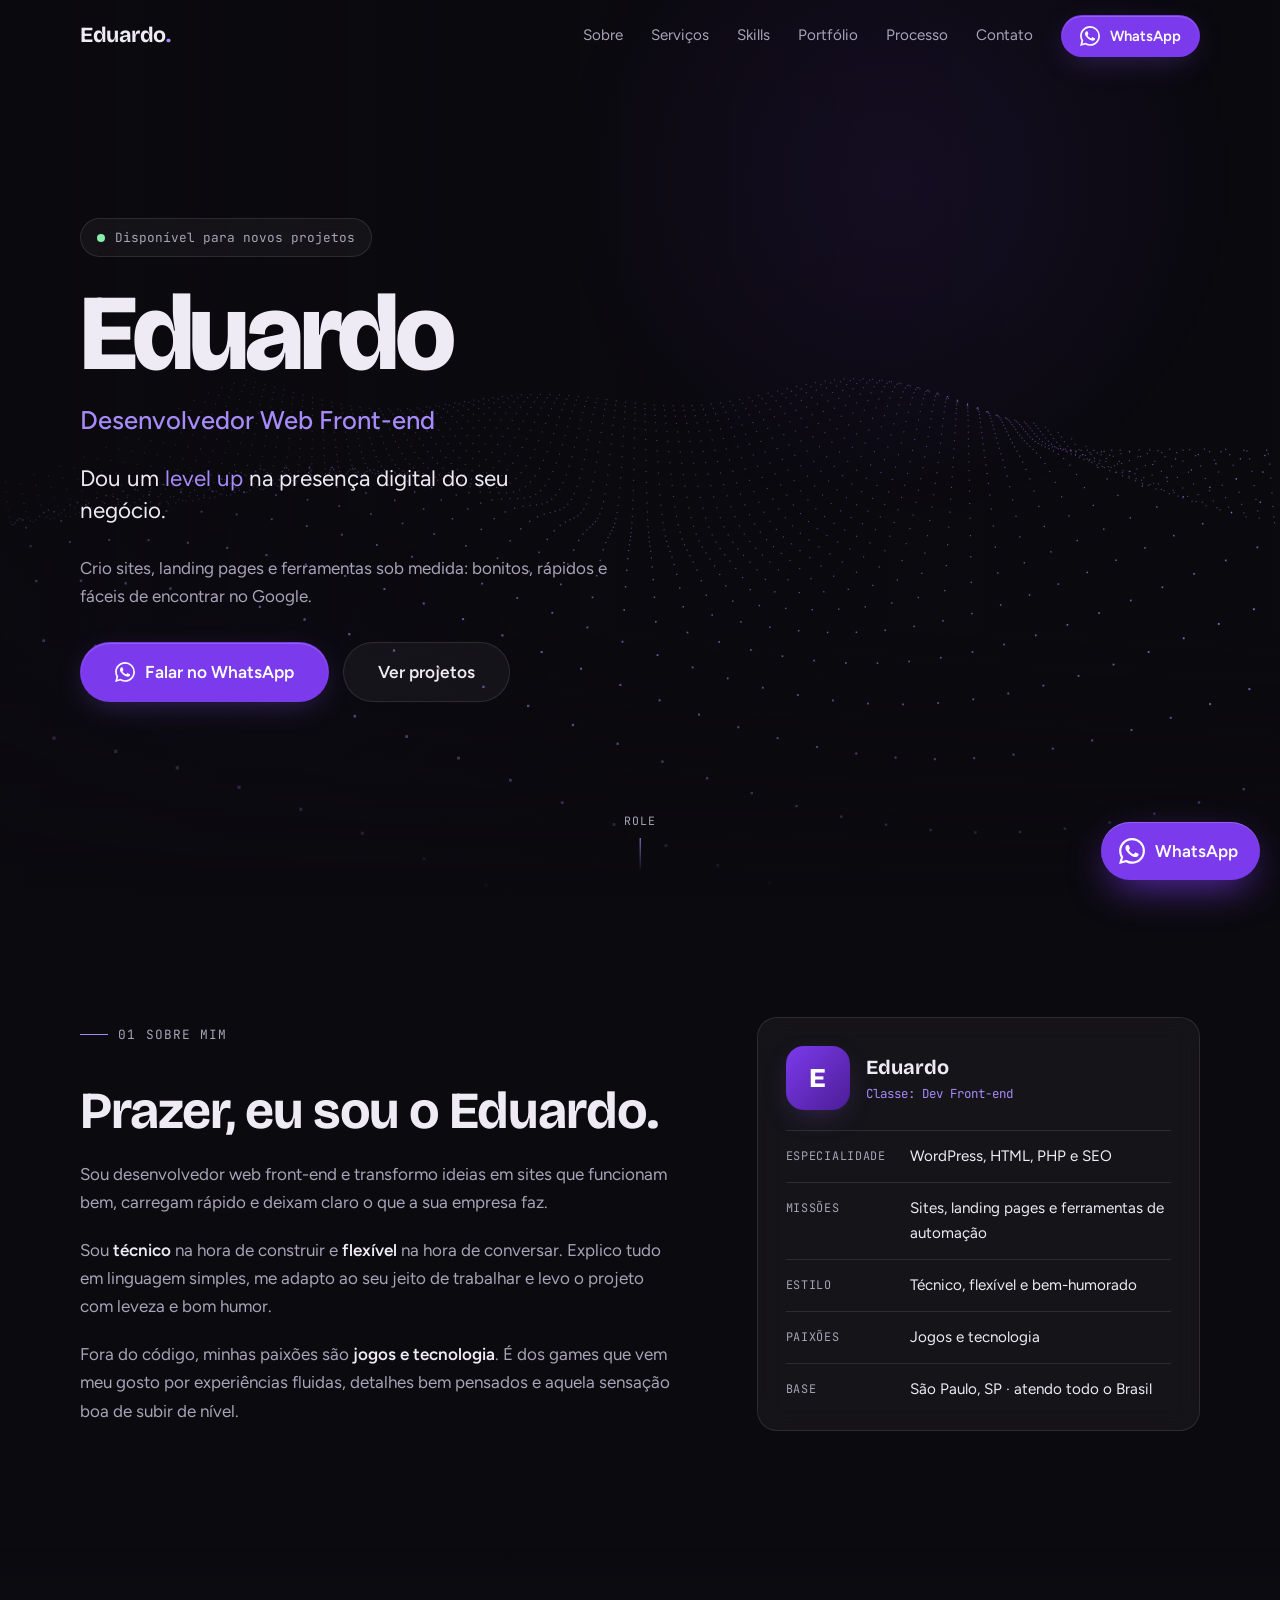
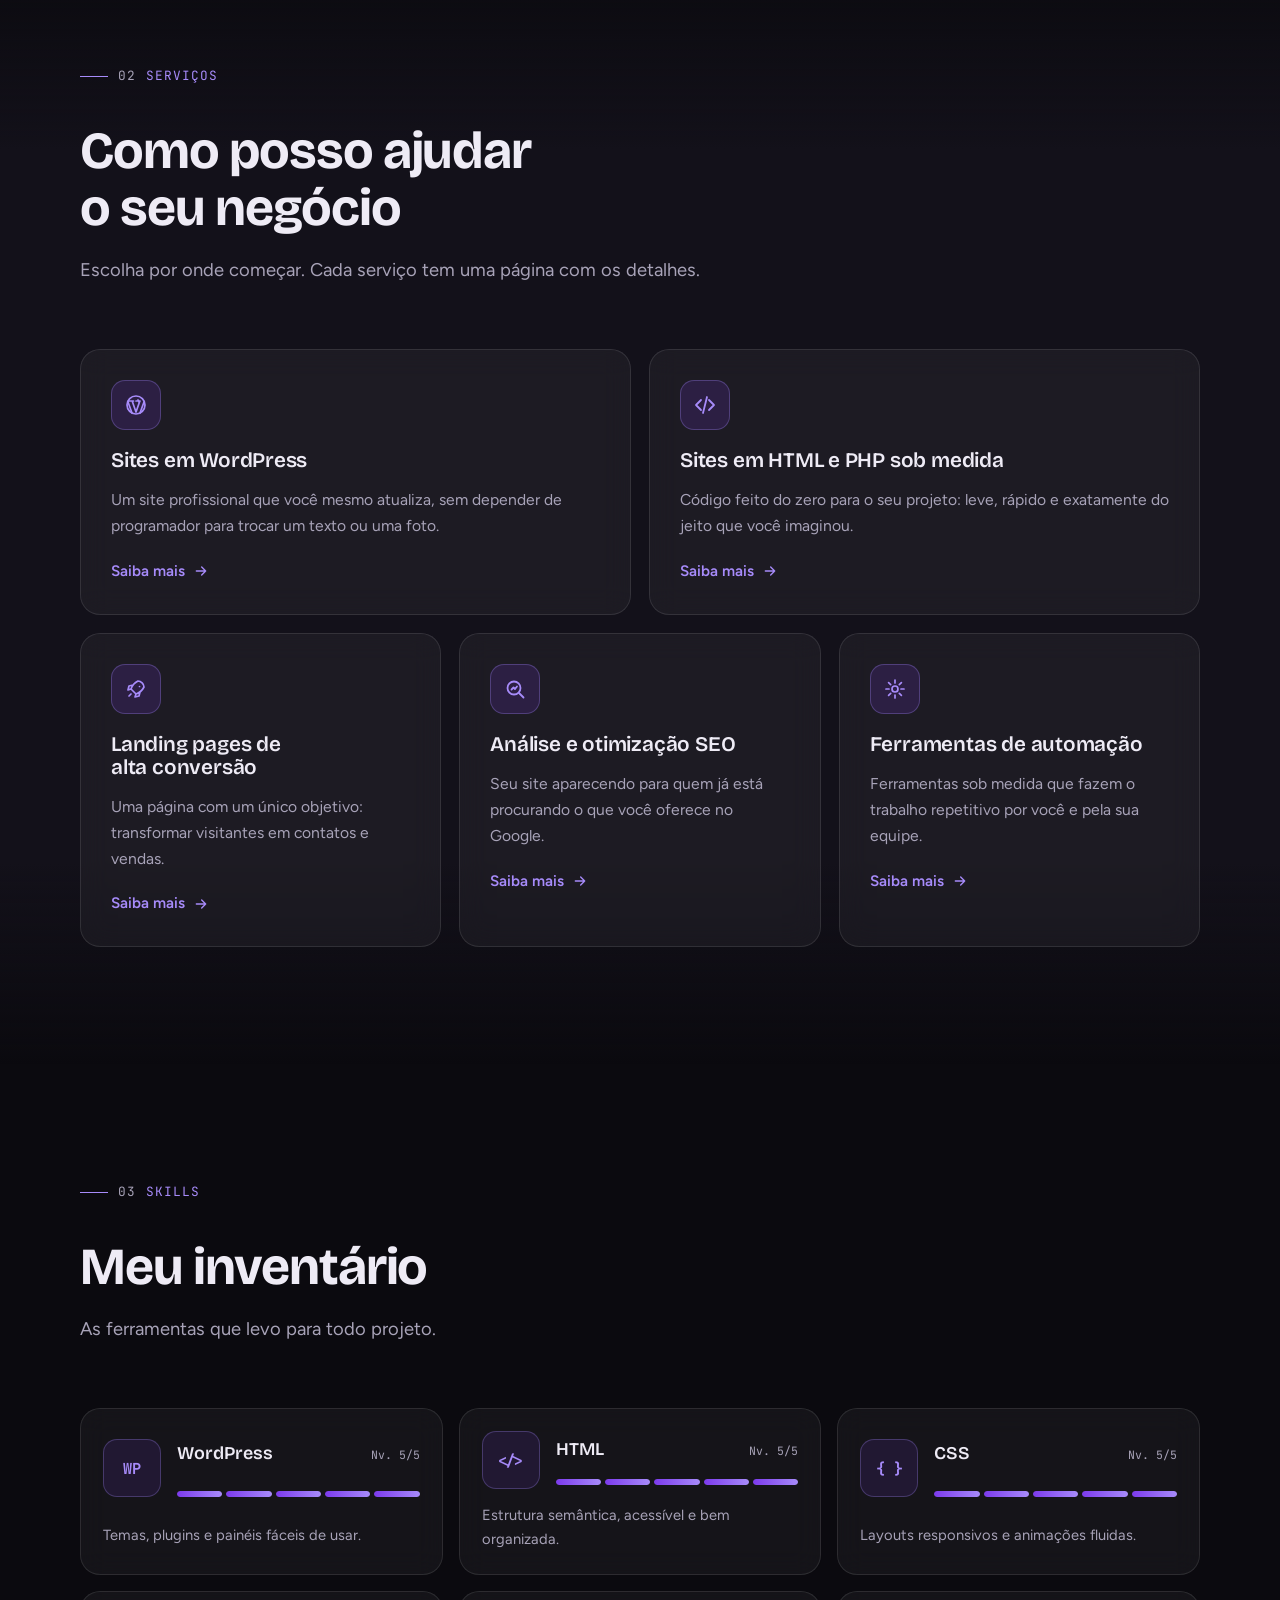
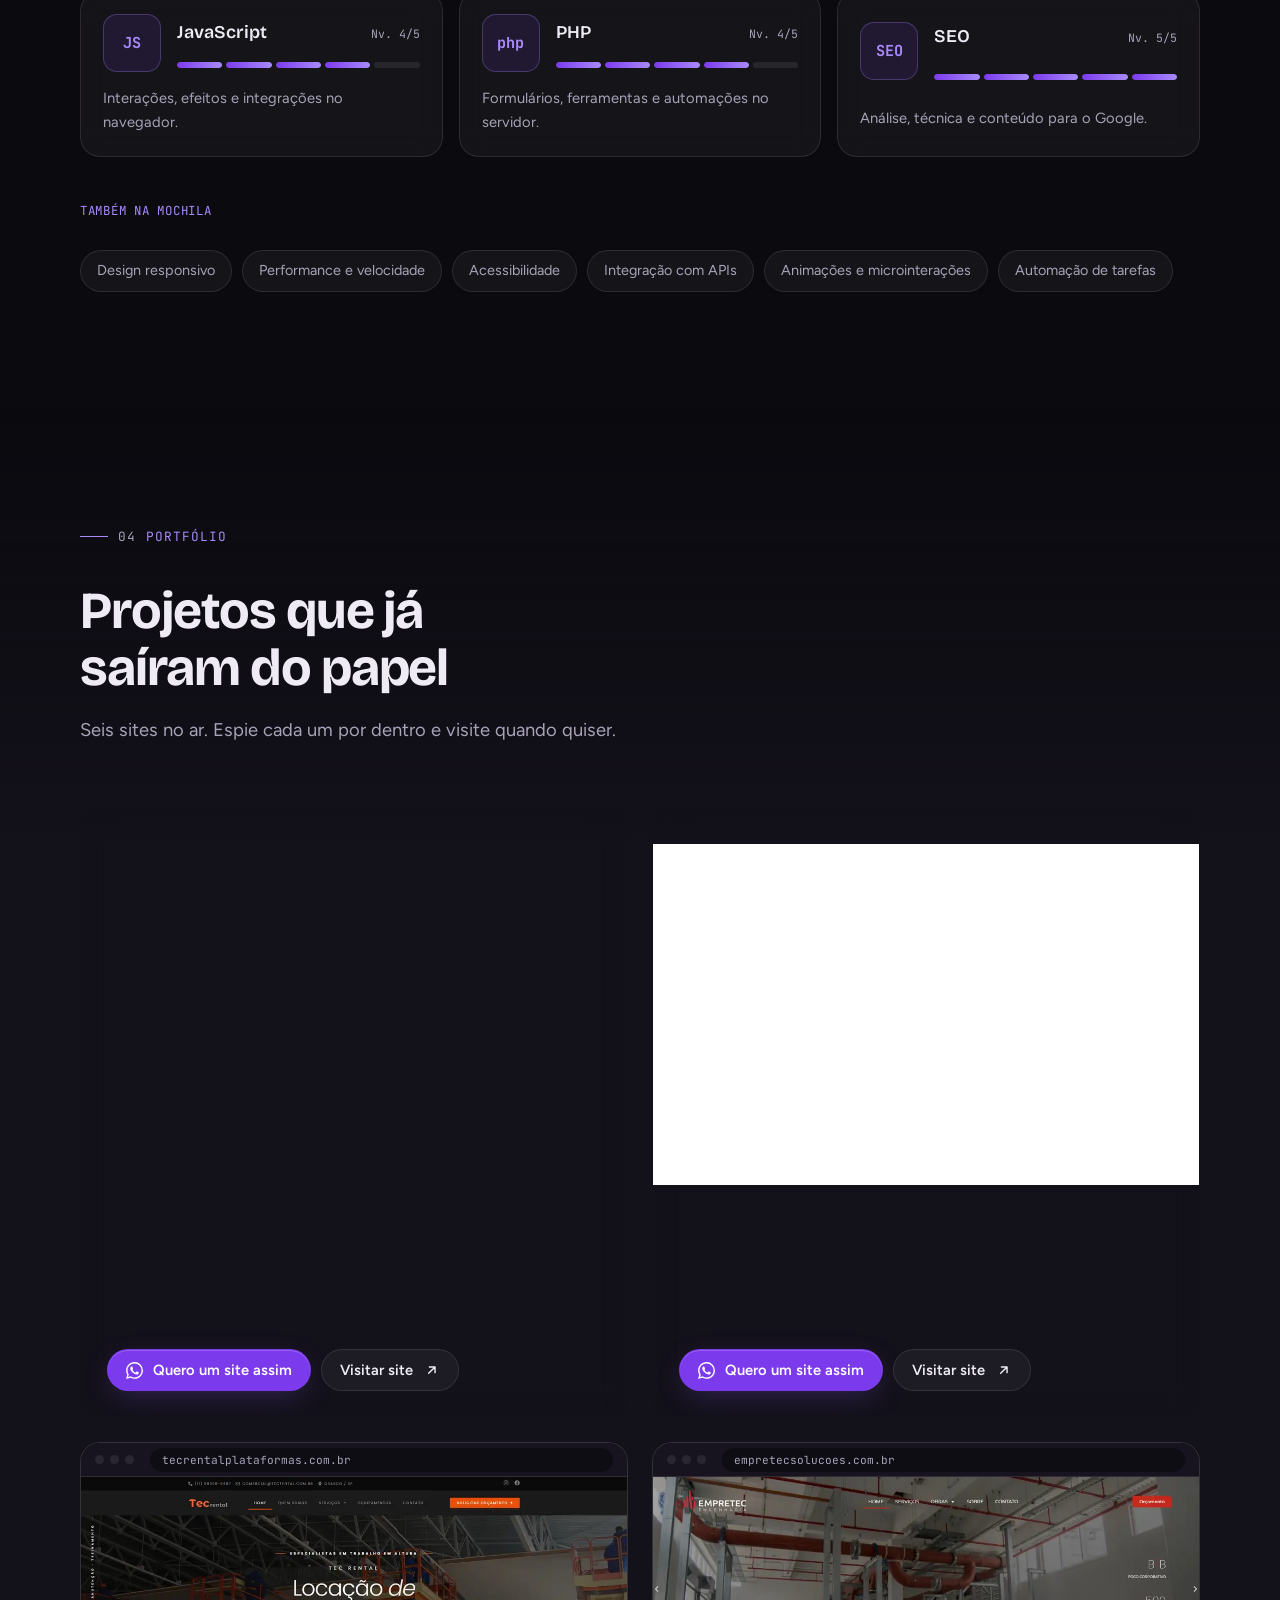
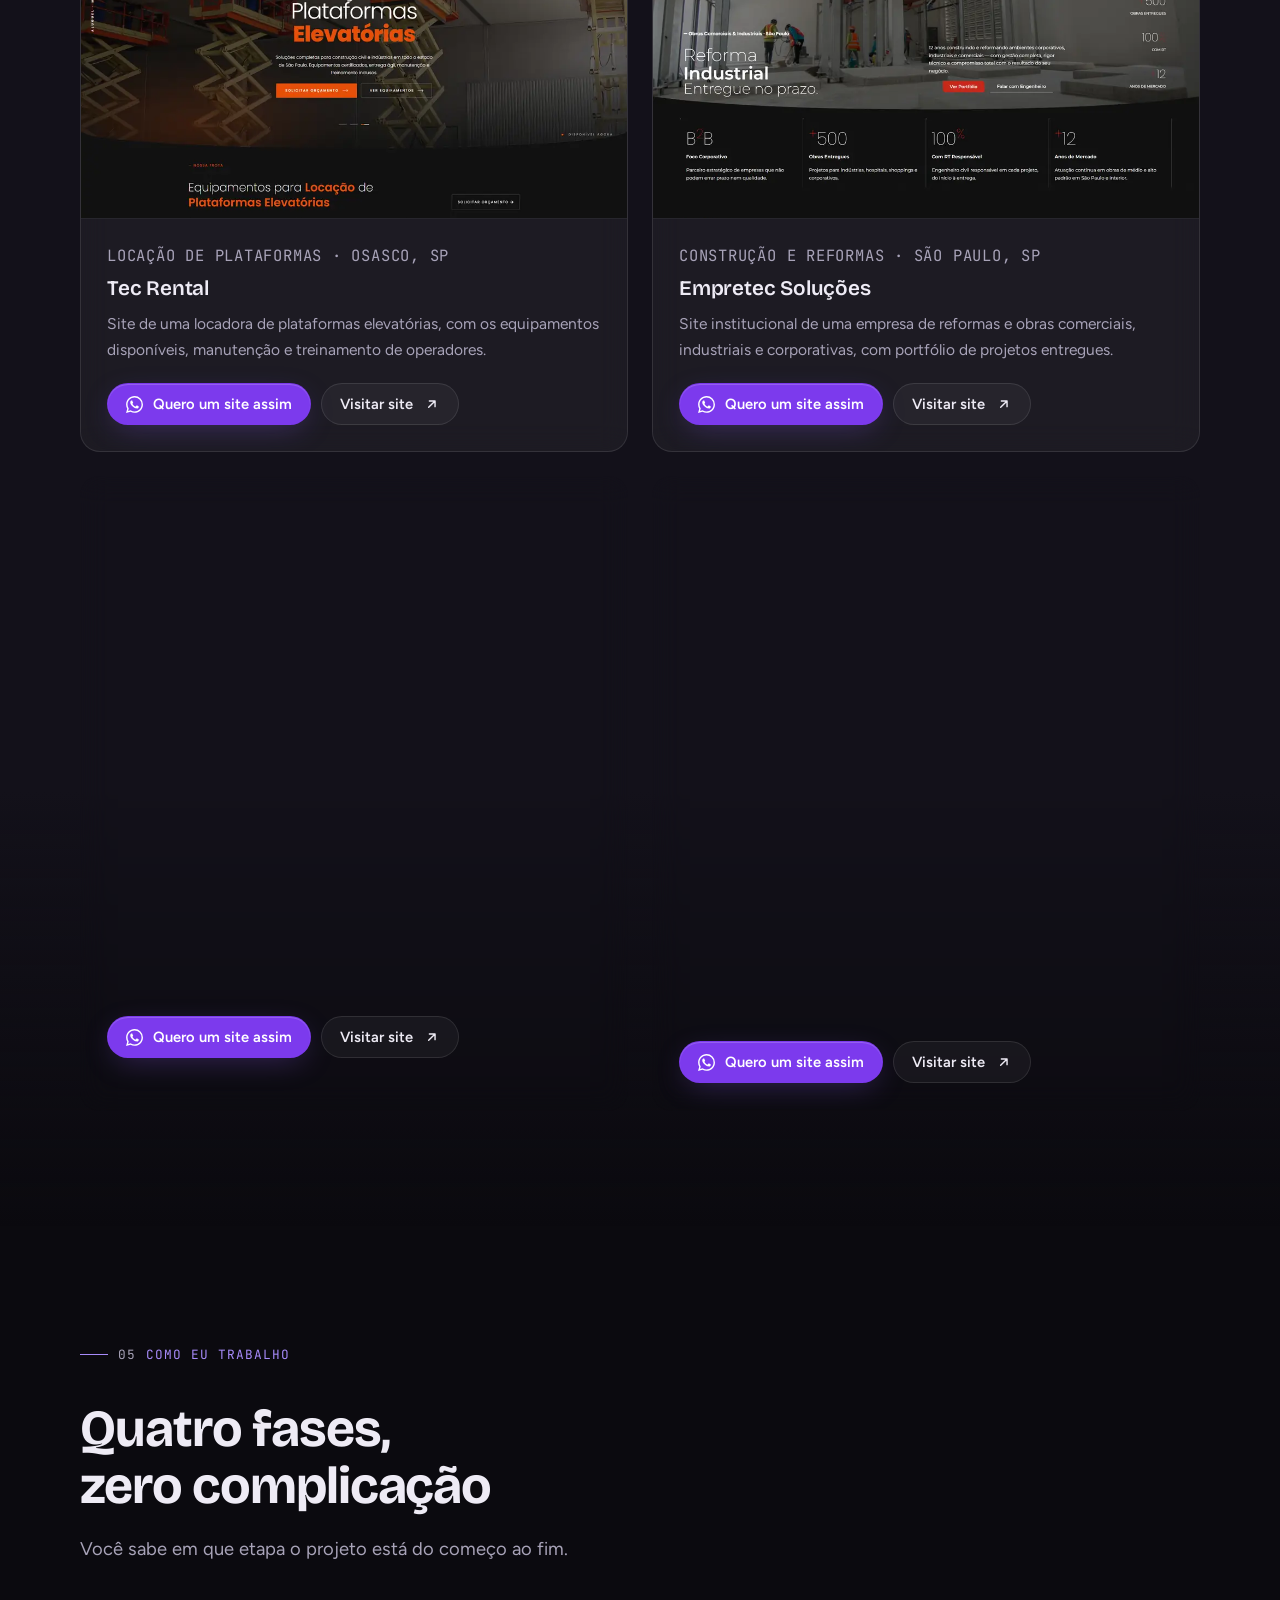
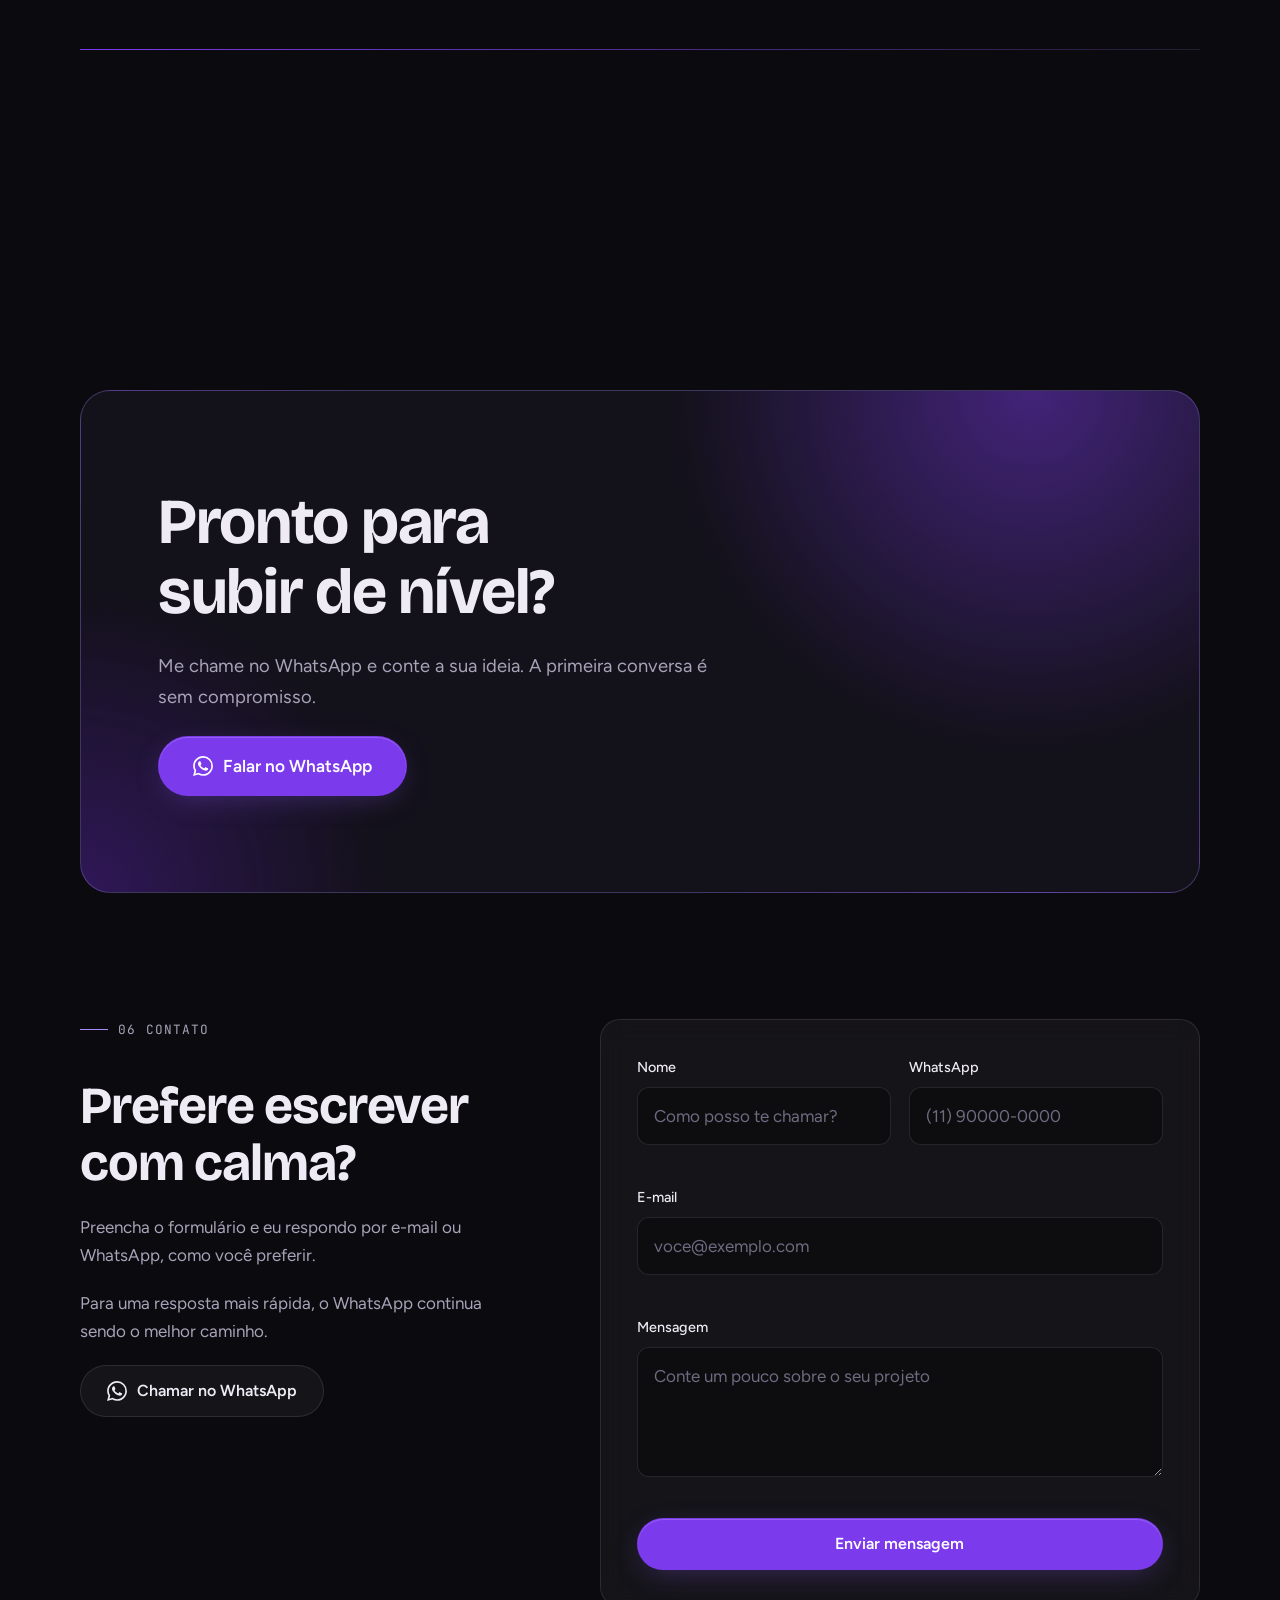
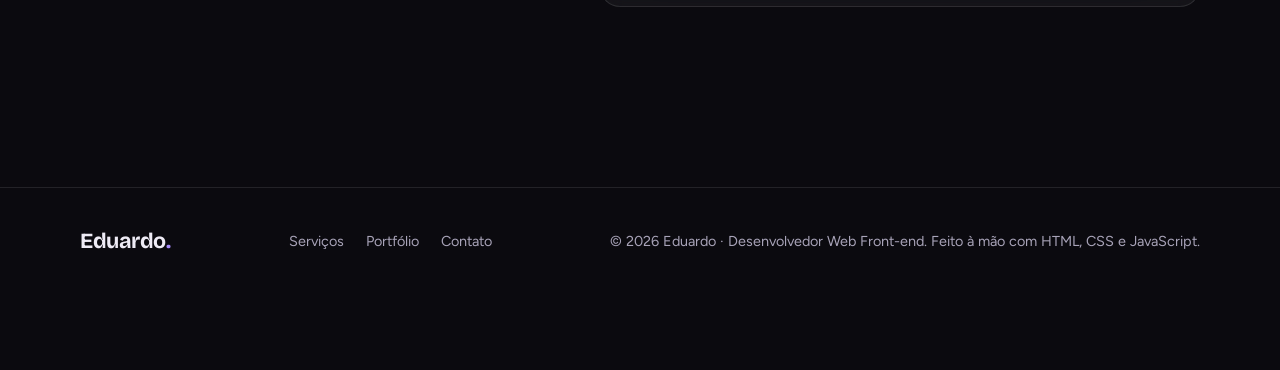
==== commit 04cf279c: "Substitui o site pela nova versão" ====
--- a/index.html
+++ b/index.html
@@ -1,133 +1,193 @@
 <!DOCTYPE html>
 <html lang="pt-BR">
 <head>
-  <meta charset="UTF-8">
-  <meta name="viewport" content="width=device-width, initial-scale=1">
-  <title>Eduardo · Desenvolvedor Web Front-end em São Paulo | Sites, landing pages e SEO</title>
-  <meta name="description" content="Dou um level up na presença digital do seu negócio: sites em WordPress, HTML e PHP, landing pages de alta conversão, SEO e ferramentas de automação. São Paulo, atendendo todo o Brasil.">
-  <!-- TODO: trocar pelo domínio real -->
-  <link rel="canonical" href="https://SEU-DOMINIO.com.br/">
-  <meta property="og:type" content="website">
-  <meta property="og:locale" content="pt_BR">
-  <meta property="og:title" content="Eduardo · Desenvolvedor Web Front-end">
-  <meta property="og:description" content="Sites, landing pages e ferramentas sob medida: bonitos, rápidos e fáceis de encontrar no Google.">
-  <meta property="og:url" content="https://SEU-DOMINIO.com.br/">
-  <meta property="og:image" content="https://SEU-DOMINIO.com.br/assets/img/og-image.jpg">
-  <meta property="og:image:width" content="1200">
-  <meta property="og:image:height" content="630">
-  <meta name="twitter:card" content="summary_large_image">
-  <meta name="theme-color" content="#0b0a0f">
-  <link rel="icon" href="data:image/svg+xml,%3Csvg xmlns=%27http://www.w3.org/2000/svg%27 viewBox=%270 0 64 64%27%3E%3Crect width=%2764%27 height=%2764%27 rx=%2714%27 fill=%27%237c3aed%27/%3E%3Ctext x=%2732%27 y=%2744%27 font-size=%2736%27 font-family=%27sans-serif%27 font-weight=%27700%27 fill=%27white%27 text-anchor=%27middle%27%3EE%3C/text%3E%3C/svg%3E">
-
-  <link rel="preconnect" href="https://fonts.googleapis.com">
-  <link rel="preconnect" href="https://fonts.gstatic.com" crossorigin>
-  <link href="https://fonts.googleapis.com/css2?family=Bricolage+Grotesque:wght@600;700;800&family=Figtree:wght@400;500;600;700&family=JetBrains+Mono:wght@400;700&display=swap" rel="stylesheet">
-  <link rel="stylesheet" href="assets/css/style.css">
-
-  <script type="application/ld+json">
-  {
-    "@context": "https://schema.org",
-    "@graph": [
-      {
-        "@type": "Person",
-        "@id": "https://SEU-DOMINIO.com.br/#eduardo",
-        "name": "Eduardo",
-        "jobTitle": "Desenvolvedor Web Front-end",
-        "url": "https://SEU-DOMINIO.com.br/",
-        "address": { "@type": "PostalAddress", "addressLocality": "São Paulo", "addressRegion": "SP", "addressCountry": "BR" },
-        "knowsAbout": ["WordPress", "HTML", "CSS", "JavaScript", "PHP", "SEO", "Landing pages", "Automação"]
+<meta charset="utf-8">
+<meta name="viewport" content="width=device-width, initial-scale=1">
+<title>Eduardo | Desenvolvedor Web Front-end</title>
+<meta name="description" content="Eduardo, desenvolvedor web front-end. Sites em WordPress, HTML e PHP sob medida, landing pages, SEO e ferramentas de automação. Fale pelo WhatsApp.">
+<link rel="canonical" href="https://SEUDOMINIO.com.br/">
+<meta name="theme-color" content="#0b0a0f">
+
+<!-- Open Graph (TODO: trocar o domínio e criar a imagem assets/img/og-image.jpg, 1200x630) -->
+<meta property="og:type" content="website">
+<meta property="og:locale" content="pt_BR">
+<meta property="og:title" content="Eduardo | Desenvolvedor Web Front-end">
+<meta property="og:description" content="Eduardo, desenvolvedor web front-end. Sites em WordPress, HTML e PHP sob medida, landing pages, SEO e ferramentas de automação. Fale pelo WhatsApp.">
+<meta property="og:url" content="https://SEUDOMINIO.com.br/">
+<meta property="og:image" content="https://SEUDOMINIO.com.br/assets/img/og-image.jpg">
+<meta name="twitter:card" content="summary_large_image">
+
+<link rel="preconnect" href="https://fonts.googleapis.com">
+<link rel="preconnect" href="https://fonts.gstatic.com" crossorigin>
+<link href="https://fonts.googleapis.com/css2?family=Bricolage+Grotesque:opsz,wght@12..96,600;12..96,700;12..96,800&family=Figtree:wght@400;500;600&family=JetBrains+Mono:wght@400;700&display=swap" rel="stylesheet">
+<link rel="stylesheet" href="assets/css/style.css">
+<script>document.documentElement.classList.add("js");</script>
+
+<script type="application/ld+json">
+{
+  "@context": "https://schema.org",
+  "@graph": [
+    {
+      "@type": "Person",
+      "@id": "https://SEUDOMINIO.com.br/#eduardo",
+      "name": "Eduardo",
+      "jobTitle": "Desenvolvedor Web Front-end",
+      "url": "https://SEUDOMINIO.com.br/",
+      "knowsAbout": [
+        "WordPress",
+        "HTML",
+        "CSS",
+        "JavaScript",
+        "PHP",
+        "SEO",
+        "Landing pages",
+        "Automação"
+      ]
+    },
+    {
+      "@type": "ProfessionalService",
+      "name": "Eduardo · Desenvolvimento Web",
+      "description": "Eduardo, desenvolvedor web front-end. Sites em WordPress, HTML e PHP sob medida, landing pages, SEO e ferramentas de automação. Fale pelo WhatsApp.",
+      "url": "https://SEUDOMINIO.com.br/",
+      "founder": {
+        "@id": "https://SEUDOMINIO.com.br/#eduardo"
       },
-      {
-        "@type": "ProfessionalService",
-        "name": "Eduardo · Desenvolvedor Web Front-end",
-        "url": "https://SEU-DOMINIO.com.br/",
-        "image": "https://SEU-DOMINIO.com.br/assets/img/og-image.jpg",
-        "founder": { "@id": "https://SEU-DOMINIO.com.br/#eduardo" },
-        "areaServed": "BR",
-        "address": { "@type": "PostalAddress", "addressLocality": "São Paulo", "addressRegion": "SP", "addressCountry": "BR" },
-        "serviceType": ["Sites em WordPress", "Sites em HTML e PHP", "Landing pages", "Análise e otimização SEO", "Ferramentas de automação"]
+      "areaServed": "BR",
+      "telephone": "+55-00-00000-0000",
+      "address": {
+        "@type": "PostalAddress",
+        "addressLocality": "São Paulo",
+        "addressRegion": "SP",
+        "addressCountry": "BR"
+      },
+      "hasOfferCatalog": {
+        "@type": "OfferCatalog",
+        "name": "Serviços",
+        "itemListElement": [
+          {
+            "@type": "Offer",
+            "itemOffered": {
+              "@type": "Service",
+              "name": "Sites em WordPress",
+              "url": "https://SEUDOMINIO.com.br/servicos/wordpress.html"
+            }
+          },
+          {
+            "@type": "Offer",
+            "itemOffered": {
+              "@type": "Service",
+              "name": "Sites em HTML e PHP sob medida",
+              "url": "https://SEUDOMINIO.com.br/servicos/html-php.html"
+            }
+          },
+          {
+            "@type": "Offer",
+            "itemOffered": {
+              "@type": "Service",
+              "name": "Landing pages de alta conversão",
+              "url": "https://SEUDOMINIO.com.br/servicos/landing-pages.html"
+            }
+          },
+          {
+            "@type": "Offer",
+            "itemOffered": {
+              "@type": "Service",
+              "name": "Análise e otimização SEO",
+              "url": "https://SEUDOMINIO.com.br/servicos/seo.html"
+            }
+          },
+          {
+            "@type": "Offer",
+            "itemOffered": {
+              "@type": "Service",
+              "name": "Ferramentas de automação",
+              "url": "https://SEUDOMINIO.com.br/servicos/automacao.html"
+            }
+          }
+        ]
       }
-    ]
-  }
-  </script>
+    }
+  ]
+}
+</script>
 </head>
 <body>
-
-<!-- Sprite de ícones -->
-<svg width="0" height="0" style="position:absolute" aria-hidden="true">
-  <symbol id="i-wa" viewBox="0 0 24 24"><path fill="currentColor" stroke="none" d="M12.04 2C6.58 2 2.13 6.45 2.13 11.91c0 1.75.46 3.45 1.32 4.95L2.05 22l5.25-1.38c1.45.79 3.08 1.21 4.74 1.21 5.46 0 9.91-4.45 9.91-9.91S17.5 2 12.04 2m0 1.67c4.56 0 8.24 3.69 8.24 8.24 0 4.56-3.69 8.24-8.24 8.24-1.49 0-2.94-.4-4.21-1.15l-.3-.17-3.12.82.83-3.04-.19-.31a8.19 8.19 0 0 1-1.26-4.38c0-4.56 3.69-8.25 8.25-8.25M8.53 7.33c-.16 0-.43.06-.66.31-.22.25-.87.86-.87 2.07 0 1.22.89 2.39 1 2.56.14.17 1.76 2.67 4.25 3.73.59.27 1.05.42 1.41.53.59.19 1.13.16 1.56.1.48-.07 1.46-.6 1.67-1.18.21-.58.21-1.07.15-1.18-.07-.1-.23-.16-.48-.27-.25-.14-1.47-.74-1.69-.82-.23-.08-.37-.12-.56.12-.16.25-.64.81-.78.97-.15.17-.29.19-.53.07-.26-.13-1.06-.39-2-1.23-.74-.66-1.23-1.47-1.38-1.72-.12-.24-.01-.39.11-.5.11-.11.27-.29.37-.44.13-.14.17-.25.25-.41.08-.17.04-.31-.02-.43-.06-.11-.56-1.35-.77-1.84-.2-.48-.4-.42-.56-.43-.14 0-.3-.01-.47-.01"/></symbol>
-  <symbol id="i-arrow" viewBox="0 0 24 24"><path d="M7 17 17 7M9 7h8v8"/></symbol>
-  <symbol id="i-wp" viewBox="0 0 24 24"><circle cx="12" cy="12" r="9"/><path d="M4.5 9h2.2l3 8.5L12 10m0 0 2.3 7.5 3-8.5h2.2M9 9h2m4 0h2"/></symbol>
-  <symbol id="i-code" viewBox="0 0 24 24"><path d="m8 8-4 4 4 4m8-8 4 4-4 4m-2-10-4 12"/></symbol>
-  <symbol id="i-rocket" viewBox="0 0 24 24"><path d="M5 19c-1 1-1.5 3-1.5 3s2-.5 3-1.5M14 15l-5-5M9 10c1-3 4-6 8-7l3 3c-1 4-4 7-7 8M9 10 6 9.5 4.5 12l3 1M14 15l.5 3 2.5 1.5 1-3"/><circle cx="15" cy="9" r="1.2"/></symbol>
-  <symbol id="i-search" viewBox="0 0 24 24"><circle cx="11" cy="11" r="6.5"/><path d="m20 20-4.3-4.3M8 11h6M11 8v6"/></symbol>
-  <symbol id="i-cog" viewBox="0 0 24 24"><circle cx="12" cy="12" r="3"/><path d="M12 2v3m0 14v3M4.2 4.2l2.1 2.1m11.4 11.4 2.1 2.1M2 12h3m14 0h3M4.2 19.8l2.1-2.1M17.7 6.3l2.1-2.1"/></symbol>
-  <symbol id="i-check" viewBox="0 0 24 24"><circle cx="12" cy="12" r="9"/><path d="m8.5 12 2.5 2.5 5-5"/></symbol>
-  <symbol id="i-trophy" viewBox="0 0 24 24"><path d="M8 4h8v5a4 4 0 0 1-8 0zM8 6H5a3 3 0 0 0 3 4m8-4h3a3 3 0 0 1-3 4M12 13v4m-3 3h6m-5-3h4v3h-4z"/></symbol>
+<!-- Ícones reutilizados via <use href="#id"> -->
+<svg xmlns="http://www.w3.org/2000/svg" style="display:none" aria-hidden="true">
+  <symbol id="i-wa" viewBox="0 0 24 24"><path fill="currentColor" d="M17.472 14.382c-.297-.149-1.758-.867-2.03-.967-.273-.099-.471-.148-.67.15-.197.297-.767.966-.94 1.164-.173.199-.347.223-.644.075-.297-.15-1.255-.463-2.39-1.475-.883-.788-1.48-1.761-1.653-2.059-.173-.297-.018-.458.13-.606.134-.133.298-.347.446-.52.149-.174.198-.298.298-.497.099-.198.05-.371-.025-.52-.075-.149-.669-1.612-.916-2.207-.242-.579-.487-.5-.669-.51-.173-.008-.371-.01-.57-.01-.198 0-.52.074-.792.372-.272.297-1.04 1.016-1.04 2.479 0 1.462 1.065 2.875 1.213 3.074.149.198 2.096 3.2 5.077 4.487.709.306 1.262.489 1.694.625.712.227 1.36.195 1.871.118.571-.085 1.758-.719 2.006-1.413.248-.694.248-1.289.173-1.413-.074-.124-.272-.198-.57-.347m-5.421 7.403h-.004a9.87 9.87 0 01-5.031-1.378l-.361-.214-3.741.982.998-3.648-.235-.374a9.86 9.86 0 01-1.51-5.26c.001-5.45 4.436-9.884 9.888-9.884 2.64 0 5.122 1.03 6.988 2.898a9.825 9.825 0 012.893 6.994c-.003 5.45-4.437 9.884-9.885 9.884m8.413-18.297A11.815 11.815 0 0012.05 0C5.495 0 .16 5.335.157 11.892c0 2.096.547 4.142 1.588 5.945L.057 24l6.305-1.654a11.882 11.882 0 005.683 1.448h.005c6.554 0 11.89-5.335 11.893-11.893a11.821 11.821 0 00-3.48-8.413z"/></symbol>
+  <symbol id="i-arrow" viewBox="0 0 24 24"><path fill="none" stroke="currentColor" stroke-width="2" stroke-linecap="round" stroke-linejoin="round" d="M5 12h14M13 6l6 6-6 6"/></symbol>
+  <symbol id="i-out" viewBox="0 0 24 24"><path fill="none" stroke="currentColor" stroke-width="2" stroke-linecap="round" stroke-linejoin="round" d="M8 16L17 7M9 7h8v8"/></symbol>
+  <symbol id="i-check" viewBox="0 0 24 24"><path fill="none" stroke="currentColor" stroke-width="2" stroke-linecap="round" stroke-linejoin="round" d="M5 12.5l4.5 4.5L19 7.5"/></symbol>
+  <symbol id="i-wp" viewBox="0 0 24 24"><g fill="none" stroke="currentColor" stroke-width="1.7" stroke-linecap="round" stroke-linejoin="round"><circle cx="12" cy="12" r="9"/><path d="M4 9l4 11M8.5 9l3.5 10 3-8.5c.6-1.8-.3-2.5-1-3.5M12 19l3.5-10M20 9l-4 11M4.5 8h5M12 8h4"/></g></symbol>
+  <symbol id="i-code" viewBox="0 0 24 24"><path fill="none" stroke="currentColor" stroke-width="1.8" stroke-linecap="round" stroke-linejoin="round" d="M8 7l-5 5 5 5M16 7l5 5-5 5M14 4l-4 16"/></symbol>
+  <symbol id="i-rocket" viewBox="0 0 24 24"><path fill="none" stroke="currentColor" stroke-width="1.7" stroke-linecap="round" stroke-linejoin="round" d="M14 4c3 0 6 3 6 6-2 4-5 6-8 7l-5-5c1-3 3-6 7-8zM7 12l-3 1 1-4 4-1M12 17l-1 3 4-1 1-4M5 19l2-2M15.5 9.5h.01"/></symbol>
+  <symbol id="i-search" viewBox="0 0 24 24"><g fill="none" stroke="currentColor" stroke-width="1.8" stroke-linecap="round" stroke-linejoin="round"><circle cx="11" cy="11" r="6.5"/><path d="M16 16l4.5 4.5M8.5 12.5l2-2 1.5 1.5 2-2.5"/></g></symbol>
+  <symbol id="i-gear" viewBox="0 0 24 24"><g fill="none" stroke="currentColor" stroke-width="1.7" stroke-linecap="round" stroke-linejoin="round"><circle cx="12" cy="12" r="3"/><path d="M12 3v3M12 18v3M3 12h3M18 12h3M5.6 5.6l2.1 2.1M16.3 16.3l2.1 2.1M5.6 18.4l2.1-2.1M16.3 7.7l2.1-2.1"/></g></symbol>
+  <symbol id="i-trophy" viewBox="0 0 24 24"><path fill="none" stroke="currentColor" stroke-width="1.7" stroke-linecap="round" stroke-linejoin="round" d="M8 4h8v5a4 4 0 01-8 0V4zM8 6H4.5c0 3 1.5 4.5 3.7 4.8M16 6h3.5c0 3-1.5 4.5-3.7 4.8M12 13v4M8.5 20h7M10 17h4"/></symbol>
 </svg>
-
 <a class="skip-link" href="#conteudo">Pular para o conteúdo</a>
-<div class="xp-bar" aria-hidden="true"></div>
-<div class="ambient" aria-hidden="true"></div>
-<div class="cursor" aria-hidden="true"></div>
-
-<header class="header">
-  <div class="container header__inner">
-    <a class="logo" href="#" aria-label="Eduardo, início">Eduardo<span>.</span></a>
-    <button class="burger" aria-expanded="false" aria-controls="menu" aria-label="Abrir menu"><span></span><span></span><span></span></button>
-    <nav class="nav" id="menu" aria-label="Principal">
-      <a href="#sobre">Sobre</a>
-      <a href="#servicos">Serviços</a>
-      <a href="#skills">Skills</a>
-      <a href="#portfolio">Portfólio</a>
-      <a href="#processo">Processo</a>
-      <a href="#contato">Contato</a>
-      <a class="btn btn--primary btn--sm" data-wa href="#"><svg class="icon" aria-hidden="true"><use href="#i-wa"/></svg>WhatsApp</a>
+<div class="xp-bar" aria-hidden="true"><i></i></div>
+
+<header class="site-header">
+  <div class="wrap nav">
+    <a class="logo" href="index.html" aria-label="Eduardo, página inicial">Eduardo<i>.</i></a>
+    <button class="nav__toggle" type="button" aria-expanded="false" aria-controls="menu" aria-label="Abrir menu"><span></span></button>
+    <nav class="nav__links" id="menu" aria-label="Principal">
+      <a href="index.html#sobre">Sobre</a>
+      <a href="index.html#servicos">Serviços</a>
+      <a href="index.html#skills">Skills</a>
+      <a href="index.html#portfolio">Portfólio</a>
+      <a href="index.html#processo">Processo</a>
+      <a href="index.html#contato">Contato</a>
+      <a class="btn btn--primary btn--sm" data-wa href="https://wa.me/5500000000000"><svg aria-hidden="true"><use href="#i-wa"/></svg>WhatsApp</a>
     </nav>
   </div>
 </header>
 
 <main id="conteudo">
 
-  <!-- 7.1 Hero -->
-  <section class="hero" aria-label="Apresentação">
-    <canvas class="hero__canvas" aria-hidden="true"></canvas>
-    <div class="container hero__content">
-      <div class="badge"><span class="badge__dot" aria-hidden="true"></span>Disponível para novos projetos</div>
-      <h1>Eduardo<span class="hero__role">Desenvolvedor Web Front-end</span></h1>
-      <p class="hero__punch">Dou um level up na presença digital do seu negócio.</p>
-      <p class="hero__sub">Crio sites, landing pages e ferramentas sob medida: bonitos, rápidos e fáceis de encontrar no Google.</p>
-      <div class="hero__actions">
-        <a class="btn btn--primary" data-wa href="#"><svg class="icon" aria-hidden="true"><use href="#i-wa"/></svg>Falar no WhatsApp</a>
-        <a class="btn btn--ghost" href="#portfolio">Ver projetos</a>
-      </div>
-    </div>
-    <div class="scroll-hint" aria-hidden="true">ROLE<i></i></div>
-  </section>
-
-  <!-- 7.2 Sobre -->
+  <!-- ===================== 1. HERO ===================== -->
+  <section class="hero" id="inicio">
+    <canvas id="hero-canvas" aria-hidden="true"></canvas>
+    <div class="wrap">
+      <div class="hero__content" data-parallax>
+        <p class="status"><i aria-hidden="true"></i>Disponível para novos projetos</p>
+        <h1>Eduardo <small>Desenvolvedor Web Front-end</small></h1>
+        <p class="hero__tagline">Dou um <span class="accent">level up</span> na presença digital do seu negócio.</p>
+        <p class="hero__sub">Crio sites, landing pages e ferramentas sob medida: bonitos, rápidos e fáceis de encontrar no Google.</p>
+        <div class="hero__actions">
+          <a class="btn btn--primary btn--lg magnetic" data-wa href="https://wa.me/5500000000000"><svg aria-hidden="true"><use href="#i-wa"/></svg>Falar no WhatsApp</a>
+          <a class="btn btn--ghost btn--lg" href="#portfolio">Ver projetos</a>
+        </div>
+      </div>
+    </div>
+    <div class="scroll-hint" aria-hidden="true">Role<i></i></div>
+  </section>
+
+  <!-- ===================== 2. SOBRE ===================== -->
   <section class="section" id="sobre">
-    <div class="container about">
+    <div class="wrap about">
       <div class="about__text" data-reveal="left">
-        <div class="tag">01 · Sobre mim</div>
-        <h2>Prazer, Eduardo.</h2>
-        <p style="margin-top:1.5rem"><strong>Transformo ideias em sites que funcionam de verdade.</strong> Desenvolvo em WordPress, HTML, CSS, JavaScript e PHP, cuido do SEO para o site ser encontrado e monto ferramentas que tiram trabalho repetitivo do seu dia.</p>
-        <p>Na hora de construir, sou técnico e detalhista. Na hora de conversar, sou flexível: falo a sua língua, sem jargão, e me adapto ao seu jeito de trabalhar. E gosto de manter tudo leve e bem-humorado, porque projeto bom se faz com conversa boa.</p>
-        <p>Sou apaixonado por jogos e tecnologia, e isso aparece no meu trabalho: gosto de experiências fluidas, de respostas rápidas e de detalhes bem pensados, aqueles que ninguém nota conscientemente, mas todo mundo sente.</p>
-      </div>
-      <aside class="sheet glass" data-reveal="right" aria-label="Ficha de personagem">
+        <p class="eyebrow"><span>01</span> Sobre mim</p>
+        <h2>Prazer, eu sou o Eduardo.</h2>
+        <p>Sou desenvolvedor web front-end e transformo ideias em sites que funcionam bem, carregam rápido e deixam claro o que a sua empresa faz.</p>
+        <p>Sou <strong>técnico</strong> na hora de construir e <strong>flexível</strong> na hora de conversar. Explico tudo em linguagem simples, me adapto ao seu jeito de trabalhar e levo o projeto com leveza e bom humor.</p>
+        <p>Fora do código, minhas paixões são <strong>jogos e tecnologia</strong>. É dos games que vem meu gosto por experiências fluidas, detalhes bem pensados e aquela sensação boa de subir de nível.</p>
+      </div>
+
+      <!-- Ficha de personagem -->
+      <aside class="sheet glass" data-reveal="right" aria-label="Resumo sobre o Eduardo">
         <div class="sheet__top">
-          <!-- TODO (opcional): trocar a inicial por uma foto: <img src="assets/img/eduardo.webp" alt="Foto de Eduardo"> -->
-          <div class="avatar" aria-hidden="true">E</div>
+          <div class="sheet__avatar" aria-hidden="true">E</div><!-- TODO: trocar por uma foto, se quiser -->
           <div>
-            <div class="sheet__name">Eduardo</div>
-            <div class="sheet__class">Classe: Dev Front-end</div>
+            <p class="sheet__name">Eduardo</p>
+            <p class="sheet__class">Classe: Dev Front-end</p>
           </div>
         </div>
         <dl>
-          <div><dt>Especialidade</dt><dd>Sites, landing pages e SEO</dd></div>
-          <div><dt>Missões</dt><dd>Sites institucionais, lojas e landing pages</dd></div>
-          <div><dt>Estilo</dt><dd>Técnico, flexível e divertido</dd></div>
+          <div><dt>Especialidade</dt><dd>WordPress, HTML, PHP e SEO</dd></div>
+          <div><dt>Missões</dt><dd>Sites, landing pages e ferramentas de automação</dd></div>
+          <div><dt>Estilo</dt><dd>Técnico, flexível e bem-humorado</dd></div>
           <div><dt>Paixões</dt><dd>Jogos e tecnologia</dd></div>
           <div><dt>Base</dt><dd>São Paulo, SP · atendo todo o Brasil</dd></div>
         </dl>
@@ -135,179 +195,370 @@
     </div>
   </section>
 
-  <!-- 7.3 Serviços -->
-  <section class="section section--alt" id="servicos">
-    <div class="container">
-      <div class="section__head" data-reveal="up">
-        <div class="tag">02 · Serviços</div>
+  <!-- ===================== 3. SERVIÇOS ===================== -->
+  <section class="section section--soft" id="servicos">
+    <div class="wrap">
+      <div class="section-head" data-reveal>
+        <p class="eyebrow"><span>02</span> Serviços</p>
         <h2>Como posso ajudar o seu negócio</h2>
-        <p class="lead">Cada serviço resolve um problema específico. Clique para ver o que está incluso.</p>
-      </div>
-      <div class="services" data-stagger>
-        <a class="service glass" href="servicos/wordpress.html" data-reveal="up">
-          <div class="service__icon"><svg class="icon" aria-hidden="true"><use href="#i-wp"/></svg></div>
-          <h3>Sites em WordPress</h3>
-          <p>Site profissional que você mesmo atualiza: troca textos, fotos e publica novidades sem depender de ninguém.</p>
-          <span class="service__more">Saiba mais <svg class="icon" aria-hidden="true"><use href="#i-arrow"/></svg></span>
-        </a>
-        <a class="service glass" href="servicos/html-php.html" data-reveal="up">
-          <div class="service__icon"><svg class="icon" aria-hidden="true"><use href="#i-code"/></svg></div>
-          <h3>Sites em HTML e PHP sob medida</h3>
-          <p>Código do zero, leve e rápido, feito exatamente para o que o seu negócio precisa, sem peso de template.</p>
-          <span class="service__more">Saiba mais <svg class="icon" aria-hidden="true"><use href="#i-arrow"/></svg></span>
-        </a>
-        <a class="service glass" href="servicos/landing-pages.html" data-reveal="up">
-          <div class="service__icon"><svg class="icon" aria-hidden="true"><use href="#i-rocket"/></svg></div>
-          <h3>Landing pages de alta conversão</h3>
-          <p>Uma página, um único objetivo: transformar quem chega em contato ou venda.</p>
-          <span class="service__more">Saiba mais <svg class="icon" aria-hidden="true"><use href="#i-arrow"/></svg></span>
-        </a>
-        <a class="service glass" href="servicos/seo.html" data-reveal="up">
-          <div class="service__icon"><svg class="icon" aria-hidden="true"><use href="#i-search"/></svg></div>
-          <h3>Análise e otimização SEO</h3>
-          <p>Aparecer para quem já está procurando o que você oferece no Google.</p>
-          <span class="service__more">Saiba mais <svg class="icon" aria-hidden="true"><use href="#i-arrow"/></svg></span>
-        </a>
-        <a class="service glass" href="servicos/automacao.html" data-reveal="up">
-          <div class="service__icon"><svg class="icon" aria-hidden="true"><use href="#i-cog"/></svg></div>
-          <h3>Ferramentas de automação</h3>
-          <p>Ferramentas que fazem o trabalho repetitivo por você e liberam tempo para o que importa.</p>
-          <span class="service__more">Saiba mais <svg class="icon" aria-hidden="true"><use href="#i-arrow"/></svg></span>
-        </a>
-      </div>
-    </div>
-  </section>
-
-  <!-- 7.4 Skills -->
+        <p class="lead">Escolha por onde começar. Cada serviço tem uma página com os detalhes.</p>
+      </div>
+      <div class="services">
+      <article class="service glass" data-reveal style="--delay:0.00s">
+        <div class="service__icon"><svg aria-hidden="true"><use href="#i-wp"/></svg></div>
+        <h3>Sites em WordPress</h3>
+        <p>Um site profissional que você mesmo atualiza, sem depender de programador para trocar um texto ou uma foto.</p>
+        <a class="link-more stretched" href="servicos/wordpress.html" aria-label="Saiba mais sobre Sites em WordPress">Saiba mais <svg aria-hidden="true"><use href="#i-arrow"/></svg></a>
+      </article>
+      <article class="service glass" data-reveal style="--delay:0.07s">
+        <div class="service__icon"><svg aria-hidden="true"><use href="#i-code"/></svg></div>
+        <h3>Sites em HTML e PHP sob medida</h3>
+        <p>Código feito do zero para o seu projeto: leve, rápido e exatamente do jeito que você imaginou.</p>
+        <a class="link-more stretched" href="servicos/html-php.html" aria-label="Saiba mais sobre Sites em HTML e PHP sob medida">Saiba mais <svg aria-hidden="true"><use href="#i-arrow"/></svg></a>
+      </article>
+      <article class="service glass" data-reveal style="--delay:0.14s">
+        <div class="service__icon"><svg aria-hidden="true"><use href="#i-rocket"/></svg></div>
+        <h3>Landing pages de alta conversão</h3>
+        <p>Uma página com um único objetivo: transformar visitantes em contatos e vendas.</p>
+        <a class="link-more stretched" href="servicos/landing-pages.html" aria-label="Saiba mais sobre Landing pages de alta conversão">Saiba mais <svg aria-hidden="true"><use href="#i-arrow"/></svg></a>
+      </article>
+      <article class="service glass" data-reveal style="--delay:0.21s">
+        <div class="service__icon"><svg aria-hidden="true"><use href="#i-search"/></svg></div>
+        <h3>Análise e otimização SEO</h3>
+        <p>Seu site aparecendo para quem já está procurando o que você oferece no Google.</p>
+        <a class="link-more stretched" href="servicos/seo.html" aria-label="Saiba mais sobre Análise e otimização SEO">Saiba mais <svg aria-hidden="true"><use href="#i-arrow"/></svg></a>
+      </article>
+      <article class="service glass" data-reveal style="--delay:0.28s">
+        <div class="service__icon"><svg aria-hidden="true"><use href="#i-gear"/></svg></div>
+        <h3>Ferramentas de automação</h3>
+        <p>Ferramentas sob medida que fazem o trabalho repetitivo por você e pela sua equipe.</p>
+        <a class="link-more stretched" href="servicos/automacao.html" aria-label="Saiba mais sobre Ferramentas de automação">Saiba mais <svg aria-hidden="true"><use href="#i-arrow"/></svg></a>
+      </article>
+      </div>
+    </div>
+  </section>
+
+  <!-- ===================== 4. SKILLS ===================== -->
   <section class="section" id="skills">
-    <div class="container">
-      <div class="section__head" data-reveal="up">
-        <div class="tag">03 · Skills</div>
+    <div class="wrap">
+      <div class="section-head" data-reveal>
+        <p class="eyebrow"><span>03</span> Skills</p>
         <h2>Meu inventário</h2>
-        <p class="lead">As ferramentas que levo para todo projeto, com o nível de cada uma.</p>
-      </div>
-      <div class="inventory" data-stagger>
-        <div class="slot glass" data-reveal="scale"><div class="slot__abbr">WP</div><div class="slot__name">WordPress</div><div class="level" data-level="5"></div><div class="slot__desc">Temas sob medida, plugins e painel simples para o cliente.</div></div>
-        <div class="slot glass" data-reveal="scale"><div class="slot__abbr">HTML</div><div class="slot__name">HTML</div><div class="level" data-level="5"></div><div class="slot__desc">Estrutura semântica, acessível e pronta para o Google.</div></div>
-        <div class="slot glass" data-reveal="scale"><div class="slot__abbr">CSS</div><div class="slot__name">CSS</div><div class="level" data-level="5"></div><div class="slot__desc">Layouts responsivos, animações e microinterações.</div></div>
-        <div class="slot glass" data-reveal="scale"><div class="slot__abbr">JS</div><div class="slot__name">JavaScript</div><div class="level" data-level="4"></div><div class="slot__desc">Interatividade leve, sem bibliotecas pesadas.</div></div>
-        <div class="slot glass" data-reveal="scale"><div class="slot__abbr">PHP</div><div class="slot__name">PHP</div><div class="level" data-level="4"></div><div class="slot__desc">Formulários, integrações e ferramentas internas.</div></div>
-        <div class="slot glass" data-reveal="scale"><div class="slot__abbr">SEO</div><div class="slot__name">SEO</div><div class="level" data-level="4"></div><div class="slot__desc">Análise técnica, conteúdo e otimização on-page.</div></div>
-      </div>
-      <div class="backpack" data-reveal="up">
-        <h3>Também na mochila</h3>
-        <div class="chips">
-          <span class="chip">Design responsivo</span>
-          <span class="chip">Performance e velocidade</span>
-          <span class="chip">Acessibilidade</span>
-          <span class="chip">Integração com APIs</span>
-          <span class="chip">Animações e microinterações</span>
-          <span class="chip">Automação de tarefas</span>
-        </div>
-      </div>
-    </div>
-  </section>
-
-  <!-- 7.5 Portfólio -->
-  <section class="section section--alt" id="portfolio">
-    <div class="container">
-      <div class="section__head" data-reveal="up">
-        <div class="tag">04 · Portfólio</div>
+        <p class="lead">As ferramentas que levo para todo projeto.</p>
+      </div>
+      <ul class="inventory">
+      <li class="slot glass" data-reveal style="--delay:0.00s">
+        <div class="slot__glyph" aria-hidden="true">WP</div>
+        <div class="slot__name">WordPress <span>Nv. 5/5</span></div>
+        <div class="slot__bar" role="img" aria-label="Nível 5 de 5"><i></i><i></i><i></i><i></i><i></i></div>
+        <p class="slot__desc">Temas, plugins e painéis fáceis de usar.</p>
+      </li>
+      <li class="slot glass" data-reveal style="--delay:0.06s">
+        <div class="slot__glyph" aria-hidden="true">&lt;/&gt;</div>
+        <div class="slot__name">HTML <span>Nv. 5/5</span></div>
+        <div class="slot__bar" role="img" aria-label="Nível 5 de 5"><i></i><i></i><i></i><i></i><i></i></div>
+        <p class="slot__desc">Estrutura semântica, acessível e bem organizada.</p>
+      </li>
+      <li class="slot glass" data-reveal style="--delay:0.12s">
+        <div class="slot__glyph" aria-hidden="true">{ }</div>
+        <div class="slot__name">CSS <span>Nv. 5/5</span></div>
+        <div class="slot__bar" role="img" aria-label="Nível 5 de 5"><i></i><i></i><i></i><i></i><i></i></div>
+        <p class="slot__desc">Layouts responsivos e animações fluidas.</p>
+      </li>
+      <li class="slot glass" data-reveal style="--delay:0.18s">
+        <div class="slot__glyph" aria-hidden="true">JS</div>
+        <div class="slot__name">JavaScript <span>Nv. 4/5</span></div>
+        <div class="slot__bar" role="img" aria-label="Nível 4 de 5"><i></i><i></i><i></i><i></i><i class="off"></i></div>
+        <p class="slot__desc">Interações, efeitos e integrações no navegador.</p>
+      </li>
+      <li class="slot glass" data-reveal style="--delay:0.24s">
+        <div class="slot__glyph" aria-hidden="true">php</div>
+        <div class="slot__name">PHP <span>Nv. 4/5</span></div>
+        <div class="slot__bar" role="img" aria-label="Nível 4 de 5"><i></i><i></i><i></i><i></i><i class="off"></i></div>
+        <p class="slot__desc">Formulários, ferramentas e automações no servidor.</p>
+      </li>
+      <li class="slot glass" data-reveal style="--delay:0.30s">
+        <div class="slot__glyph" aria-hidden="true">SEO</div>
+        <div class="slot__name">SEO <span>Nv. 5/5</span></div>
+        <div class="slot__bar" role="img" aria-label="Nível 5 de 5"><i></i><i></i><i></i><i></i><i></i></div>
+        <p class="slot__desc">Análise, técnica e conteúdo para o Google.</p>
+      </li>
+      </ul>
+      <p class="perks__label" data-reveal>Também na mochila</p>
+      <ul class="perks" data-reveal>
+        <li>Design responsivo</li>
+        <li>Performance e velocidade</li>
+        <li>Acessibilidade</li>
+        <li>Integração com APIs</li>
+        <li>Animações e microinterações</li>
+        <li>Automação de tarefas</li>
+      </ul>
+    </div>
+  </section>
+
+  <!-- ===================== 5. PORTFÓLIO ===================== -->
+  <section class="section section--soft" id="portfolio">
+    <div class="wrap">
+      <div class="section-head" data-reveal>
+        <p class="eyebrow"><span>04</span> Portfólio</p>
         <h2>Projetos que já saíram do papel</h2>
         <p class="lead">Seis sites no ar. Espie cada um por dentro e visite quando quiser.</p>
       </div>
-      <div class="portfolio" id="portfolio-grid" data-stagger><!-- gerado pelo main.js a partir da lista PORTFOLIO --></div>
-    </div>
-  </section>
-
-  <!-- 7.6 Processo -->
+
+      <div class="projects">
+      <article class="project" data-reveal>
+          <div class="project__inner glass">
+            <!-- Prévia: usa assets/img/portfolio/petshop-palmira.webp (print da página inteira; rola no hover) -->
+            <a class="project__thumb" href="https://petshoppalmira.com.br" target="_blank" rel="noopener" aria-label="Visitar o site Pet Shop Palmira (abre em nova aba)"
+               data-preview-url="https://petshoppalmira.com.br" data-shot="assets/img/portfolio/petshop-palmira.webp" style="--mock-a:#7c3aed; --mock-b:#1e1b4b">
+              <span class="browser" aria-hidden="true"><i></i><i></i><i></i><b>petshoppalmira.com.br</b></span>
+              <span class="project__screen">
+                <span class="project__fallback" aria-hidden="true"><strong>Pet Shop Palmira</strong><em>petshoppalmira.com.br</em></span>
+              </span>
+              <span class="project__visit" aria-hidden="true">Visitar site <svg><use href="#i-out"/></svg></span>
+            </a>
+            <div class="project__body">
+              <p class="project__meta">Site institucional · Guarulhos, SP</p>
+              <h3>Pet Shop Palmira</h3>
+              <p>Site de um pet shop de bairro em Guarulhos, com produtos para vários tipos de animais, banho e tosa e contato direto pelo WhatsApp.</p>
+              <div class="project__actions">
+                <a class="btn btn--primary btn--sm" data-wa data-wa-msg="Olá, Eduardo! Vim pelo seu portfólio e quero um site tipo: Pet Shop Palmira" href="https://wa.me/5500000000000"><svg aria-hidden="true"><use href="#i-wa"/></svg>Quero um site assim</a>
+                <a class="btn btn--ghost btn--sm" href="https://petshoppalmira.com.br" target="_blank" rel="noopener">Visitar site <svg aria-hidden="true"><use href="#i-out"/></svg></a>
+              </div>
+            </div>
+          </div>
+        </article>
+
+        <article class="project" data-reveal style="--delay:.08s">
+          <div class="project__inner glass">
+            <!-- Prévia: usa assets/img/portfolio/visani.webp (print da página inteira; rola no hover) -->
+            <a class="project__thumb" href="https://www.visaniacessorios.com.br" target="_blank" rel="noopener" aria-label="Visitar o site Visani Acessórios (abre em nova aba)"
+               data-preview-url="https://www.visaniacessorios.com.br" data-shot="assets/img/portfolio/visani.webp" style="--mock-a:#a78bfa; --mock-b:#3f3f46">
+              <span class="browser" aria-hidden="true"><i></i><i></i><i></i><b>visaniacessorios.com.br</b></span>
+              <span class="project__screen">
+                <span class="project__fallback" aria-hidden="true"><strong>Visani Acessórios</strong><em>visaniacessorios.com.br</em></span>
+              </span>
+              <span class="project__visit" aria-hidden="true">Visitar site <svg><use href="#i-out"/></svg></span>
+            </a>
+            <div class="project__body">
+              <p class="project__meta">Loja de semijoias · Guarulhos, SP</p>
+              <h3>Visani Acessórios</h3>
+              <p>Vitrine de semijoias com anéis, brincos, colares e pulseiras, pensada para destacar cada peça e facilitar a compra pelo WhatsApp.</p>
+              <div class="project__actions">
+                <a class="btn btn--primary btn--sm" data-wa data-wa-msg="Olá, Eduardo! Vim pelo seu portfólio e quero um site tipo: Visani Acessórios" href="https://wa.me/5500000000000"><svg aria-hidden="true"><use href="#i-wa"/></svg>Quero um site assim</a>
+                <a class="btn btn--ghost btn--sm" href="https://www.visaniacessorios.com.br" target="_blank" rel="noopener">Visitar site <svg aria-hidden="true"><use href="#i-out"/></svg></a>
+              </div>
+            </div>
+          </div>
+        </article>
+
+        <article class="project" data-reveal>
+          <div class="project__inner glass">
+            <!-- Prévia: usa assets/img/portfolio/tec-rental.webp (print da página inteira; rola no hover) -->
+            <a class="project__thumb" href="https://tecrentalplataformas.com.br" target="_blank" rel="noopener" aria-label="Visitar o site Tec Rental (abre em nova aba)"
+               data-preview-url="https://tecrentalplataformas.com.br" data-shot="assets/img/portfolio/tec-rental.webp" style="--mock-a:#6d28d9; --mock-b:#27272a">
+              <span class="browser" aria-hidden="true"><i></i><i></i><i></i><b>tecrentalplataformas.com.br</b></span>
+              <span class="project__screen">
+                <span class="project__fallback" aria-hidden="true"><strong>Tec Rental</strong><em>tecrentalplataformas.com.br</em></span>
+              </span>
+              <span class="project__visit" aria-hidden="true">Visitar site <svg><use href="#i-out"/></svg></span>
+            </a>
+            <div class="project__body">
+              <p class="project__meta">Locação de plataformas · Osasco, SP</p>
+              <h3>Tec Rental</h3>
+              <p>Site de uma locadora de plataformas elevatórias, com os equipamentos disponíveis, manutenção e treinamento de operadores.</p>
+              <div class="project__actions">
+                <a class="btn btn--primary btn--sm" data-wa data-wa-msg="Olá, Eduardo! Vim pelo seu portfólio e quero um site tipo: Tec Rental" href="https://wa.me/5500000000000"><svg aria-hidden="true"><use href="#i-wa"/></svg>Quero um site assim</a>
+                <a class="btn btn--ghost btn--sm" href="https://tecrentalplataformas.com.br" target="_blank" rel="noopener">Visitar site <svg aria-hidden="true"><use href="#i-out"/></svg></a>
+              </div>
+            </div>
+          </div>
+        </article>
+
+        <article class="project" data-reveal style="--delay:.08s">
+          <div class="project__inner glass">
+            <!-- Prévia: usa assets/img/portfolio/empretec.webp (print da página inteira; rola no hover) -->
+            <a class="project__thumb" href="https://empretecsolucoes.com.br" target="_blank" rel="noopener" aria-label="Visitar o site Empretec Soluções (abre em nova aba)"
+               data-preview-url="https://empretecsolucoes.com.br" data-shot="assets/img/portfolio/empretec.webp" style="--mock-a:#8b5cf6; --mock-b:#18181b">
+              <span class="browser" aria-hidden="true"><i></i><i></i><i></i><b>empretecsolucoes.com.br</b></span>
+              <span class="project__screen">
+                <span class="project__fallback" aria-hidden="true"><strong>Empretec Soluções</strong><em>empretecsolucoes.com.br</em></span>
+              </span>
+              <span class="project__visit" aria-hidden="true">Visitar site <svg><use href="#i-out"/></svg></span>
+            </a>
+            <div class="project__body">
+              <p class="project__meta">Construção e reformas · São Paulo, SP</p>
+              <h3>Empretec Soluções</h3>
+              <p>Site institucional de uma empresa de reformas e obras comerciais, industriais e corporativas, com portfólio de projetos entregues.</p>
+              <div class="project__actions">
+                <a class="btn btn--primary btn--sm" data-wa data-wa-msg="Olá, Eduardo! Vim pelo seu portfólio e quero um site tipo: Empretec Soluções" href="https://wa.me/5500000000000"><svg aria-hidden="true"><use href="#i-wa"/></svg>Quero um site assim</a>
+                <a class="btn btn--ghost btn--sm" href="https://empretecsolucoes.com.br" target="_blank" rel="noopener">Visitar site <svg aria-hidden="true"><use href="#i-out"/></svg></a>
+              </div>
+            </div>
+          </div>
+        </article>
+
+        <article class="project" data-reveal>
+          <div class="project__inner glass">
+            <!-- Prévia: usa assets/img/portfolio/haskell.webp (print da página inteira; rola no hover) -->
+            <a class="project__thumb" href="https://haskellportugal.pt" target="_blank" rel="noopener" aria-label="Visitar o site Haskell Portugal (abre em nova aba)"
+               data-preview-url="https://haskellportugal.pt" data-shot="assets/img/portfolio/haskell.webp" style="--mock-a:#c084fc; --mock-b:#4c1d95">
+              <span class="browser" aria-hidden="true"><i></i><i></i><i></i><b>haskellportugal.pt</b></span>
+              <span class="project__screen">
+                <span class="project__fallback" aria-hidden="true"><strong>Haskell Portugal</strong><em>haskellportugal.pt</em></span>
+              </span>
+              <span class="project__visit" aria-hidden="true">Visitar site <svg><use href="#i-out"/></svg></span>
+            </a>
+            <div class="project__body">
+              <p class="project__meta">Cosméticos capilares · Portugal</p>
+              <h3>Haskell Portugal</h3>
+              <p>Site da marca de cuidados capilares em Portugal, com as linhas de produtos e o contato com consultores.</p>
+              <div class="project__actions">
+                <a class="btn btn--primary btn--sm" data-wa data-wa-msg="Olá, Eduardo! Vim pelo seu portfólio e quero um site tipo: Haskell Portugal" href="https://wa.me/5500000000000"><svg aria-hidden="true"><use href="#i-wa"/></svg>Quero um site assim</a>
+                <a class="btn btn--ghost btn--sm" href="https://haskellportugal.pt" target="_blank" rel="noopener">Visitar site <svg aria-hidden="true"><use href="#i-out"/></svg></a>
+              </div>
+            </div>
+          </div>
+        </article>
+
+        <article class="project" data-reveal style="--delay:.08s">
+          <div class="project__inner glass">
+            <!-- Prévia: usa assets/img/portfolio/nereg.webp (print da página inteira; rola no hover) -->
+            <a class="project__thumb" href="https://www.nereg.com.br" target="_blank" rel="noopener" aria-label="Visitar o site Nereg Engenharia (abre em nova aba)"
+               data-preview-url="https://www.nereg.com.br" data-shot="assets/img/portfolio/nereg.webp" style="--mock-a:#7e22ce; --mock-b:#3f3f46">
+              <span class="browser" aria-hidden="true"><i></i><i></i><i></i><b>nereg.com.br</b></span>
+              <span class="project__screen">
+                <span class="project__fallback" aria-hidden="true"><strong>Nereg Engenharia</strong><em>nereg.com.br</em></span>
+              </span>
+              <span class="project__visit" aria-hidden="true">Visitar site <svg><use href="#i-out"/></svg></span>
+            </a>
+            <div class="project__body">
+              <p class="project__meta">Engenharia e construções · São Paulo, SP</p>
+              <h3>Nereg Engenharia</h3>
+              <p>Site de uma construtora de São Paulo, com serviços de construção e reforma residencial e comercial, portfólio de obras e pedido de orçamento.</p>
+              <div class="project__actions">
+                <a class="btn btn--primary btn--sm" data-wa data-wa-msg="Olá, Eduardo! Vim pelo seu portfólio e quero um site tipo: Nereg Engenharia" href="https://wa.me/5500000000000"><svg aria-hidden="true"><use href="#i-wa"/></svg>Quero um site assim</a>
+                <a class="btn btn--ghost btn--sm" href="https://www.nereg.com.br" target="_blank" rel="noopener">Visitar site <svg aria-hidden="true"><use href="#i-out"/></svg></a>
+              </div>
+            </div>
+          </div>
+        </article>
+      </div>
+    </div>
+  </section>
+
+  <!-- ===================== 6. PROCESSO ===================== -->
   <section class="section" id="processo">
-    <div class="container">
-      <div class="section__head" data-reveal="up">
-        <div class="tag">05 · Como eu trabalho</div>
+    <div class="wrap">
+      <div class="section-head" data-reveal>
+        <p class="eyebrow"><span>05</span> Como eu trabalho</p>
         <h2>Quatro fases, zero complicação</h2>
-      </div>
-      <ol class="steps" data-stagger>
-        <li class="step" data-reveal="up"><div class="step__num">1</div><h3>Conversa</h3><p>Entendo o seu negócio, quem é o seu cliente e o que o site precisa resolver.</p></li>
-        <li class="step" data-reveal="up"><div class="step__num">2</div><h3>Proposta</h3><p>Escopo, prazo e valor claros, sem letras miúdas e sem surpresa no final.</p></li>
-        <li class="step" data-reveal="up"><div class="step__num">3</div><h3>Desenvolvimento</h3><p>Mão no código, mostrando o andamento e ajustando junto com você.</p></li>
-        <li class="step" data-reveal="up"><div class="step__num">4</div><h3>Entrega</h3><p>Site testado, publicado e com suporte por perto para o que precisar.</p></li>
+        <p class="lead">Você sabe em que etapa o projeto está do começo ao fim.</p>
+      </div>
+      <ol class="steps">
+        <li class="step" data-reveal>
+          <div class="step__num" aria-hidden="true">01</div>
+          <h3>Conversa</h3>
+          <p>Você me conta sobre o negócio e o que precisa. Eu escuto, pergunto e entendo o objetivo.</p>
+        </li>
+        <li class="step" data-reveal style="--delay:.1s">
+          <div class="step__num" aria-hidden="true">02</div>
+          <h3>Proposta</h3>
+          <p>Envio uma proposta clara, com o que será feito, o prazo e o valor. Sem letras miúdas.</p>
+        </li>
+        <li class="step" data-reveal style="--delay:.2s">
+          <div class="step__num" aria-hidden="true">03</div>
+          <h3>Desenvolvimento</h3>
+          <p>Coloco a mão no código e mostro o andamento para você acompanhar e opinar.</p>
+        </li>
+        <li class="step" data-reveal style="--delay:.3s">
+          <div class="step__num" aria-hidden="true">04</div>
+          <h3>Entrega</h3>
+          <p>Site testado, publicado e pronto para receber clientes. E eu sigo por perto se precisar.</p>
+        </li>
       </ol>
     </div>
   </section>
 
-  <!-- 7.7 CTA final -->
-  <section class="section" id="cta" aria-labelledby="cta-title">
-    <div class="container">
-      <div class="cta" data-reveal="scale">
-        <h2 id="cta-title">Pronto para subir de nível?</h2>
+  <!-- ===================== 7. CTA FINAL ===================== -->
+  <section class="section section--tight">
+    <div class="wrap">
+      <div class="cta" data-reveal="scale" data-achievement>
+        <h2>Pronto para subir de nível?</h2>
         <p>Me chame no WhatsApp e conte a sua ideia. A primeira conversa é sem compromisso.</p>
-        <a class="btn btn--primary" data-wa href="#"><svg class="icon" aria-hidden="true"><use href="#i-wa"/></svg>Falar no WhatsApp</a>
-      </div>
-    </div>
-  </section>
-
-  <!-- 7.8 Contato -->
-  <section class="section section--alt" id="contato">
-    <div class="container contact">
-      <div class="contact__text" data-reveal="left">
-        <div class="tag">06 · Contato</div>
+        <a class="btn btn--primary btn--lg magnetic" data-wa href="https://wa.me/5500000000000"><svg aria-hidden="true"><use href="#i-wa"/></svg>Falar no WhatsApp</a>
+      </div>
+    </div>
+  </section>
+
+  <!-- ===================== 8. CONTATO ===================== -->
+  <section class="section section--tight" id="contato">
+    <div class="wrap contact">
+      <div class="contact__aside" data-reveal="left">
+        <p class="eyebrow"><span>06</span> Contato</p>
         <h2>Prefere escrever com calma?</h2>
-        <p>Manda os detalhes por aqui que eu respondo por e-mail ou WhatsApp, o que for mais prático para você. Costumo responder no mesmo dia.</p>
-        <a class="btn btn--ghost" data-wa href="#"><svg class="icon" aria-hidden="true"><use href="#i-wa"/></svg>Ou chame no WhatsApp</a>
-      </div>
-      <form class="form glass" id="contact-form" novalidate data-reveal="right">
-        <div class="field">
-          <label for="f-name">Nome</label>
-          <input id="f-name" name="name" type="text" autocomplete="name" required aria-describedby="e-name">
-          <div class="field__error" id="e-name" aria-live="polite"></div>
-        </div>
+        <p>Preencha o formulário e eu respondo por e-mail ou WhatsApp, como você preferir.</p>
+        <p>Para uma resposta mais rápida, o WhatsApp continua sendo o melhor caminho.</p>
+        <a class="btn btn--ghost" data-wa href="https://wa.me/5500000000000" style="width:fit-content"><svg aria-hidden="true"><use href="#i-wa"/></svg>Chamar no WhatsApp</a>
+      </div>
+
+      <form class="form glass" id="contato-form" novalidate data-reveal="right">
         <div class="form__row">
           <div class="field">
-            <label for="f-phone">WhatsApp</label>
-            <input id="f-phone" name="phone" type="tel" inputmode="tel" autocomplete="tel" placeholder="(11) 99999-9999" required aria-describedby="e-phone">
-            <div class="field__error" id="e-phone" aria-live="polite"></div>
+            <label for="f-nome">Nome</label>
+            <input id="f-nome" name="nome" type="text" autocomplete="name" placeholder="Como posso te chamar?" required aria-describedby="e-nome">
+            <span class="field__error" id="e-nome" aria-live="polite"></span>
           </div>
           <div class="field">
-            <label for="f-email">E-mail</label>
-            <input id="f-email" name="email" type="email" autocomplete="email" required aria-describedby="e-email">
-            <div class="field__error" id="e-email" aria-live="polite"></div>
+            <label for="f-whatsapp">WhatsApp</label>
+            <input id="f-whatsapp" name="whatsapp" type="tel" inputmode="tel" autocomplete="tel" placeholder="(11) 90000-0000" required aria-describedby="e-whatsapp">
+            <span class="field__error" id="e-whatsapp" aria-live="polite"></span>
           </div>
         </div>
         <div class="field">
-          <label for="f-message">Mensagem</label>
-          <textarea id="f-message" name="message" required aria-describedby="e-message" placeholder="Conte o que você precisa: tipo de site, prazo, referências…"></textarea>
-          <div class="field__error" id="e-message" aria-live="polite"></div>
+          <label for="f-email">E-mail</label>
+          <input id="f-email" name="email" type="email" autocomplete="email" placeholder="voce@exemplo.com" required aria-describedby="e-email">
+          <span class="field__error" id="e-email" aria-live="polite"></span>
         </div>
-        <!-- Honeypot anti-spam -->
-        <div class="hp" aria-hidden="true"><label for="f-botcheck">Deixe em branco</label><input id="f-botcheck" type="checkbox" name="botcheck" tabindex="-1" autocomplete="off"></div>
-        <div class="form__status" role="status" aria-live="polite"></div>
-        <button class="btn btn--primary" type="submit">Enviar mensagem</button>
+        <div class="field">
+          <label for="f-mensagem">Mensagem</label>
+          <textarea id="f-mensagem" name="mensagem" placeholder="Conte um pouco sobre o seu projeto" required aria-describedby="e-mensagem"></textarea>
+          <span class="field__error" id="e-mensagem" aria-live="polite"></span>
+        </div>
+        <!-- Honeypot: campo invisível para pessoas; robôs costumam marcar -->
+        <input class="hp" type="checkbox" name="botcheck" id="f-botcheck" tabindex="-1" autocomplete="off" aria-hidden="true">
+        <button class="btn btn--primary" type="submit"><span>Enviar mensagem</span></button>
+        <p class="form__status" role="status" aria-live="polite"></p>
       </form>
     </div>
   </section>
 
 </main>
 
-<footer class="footer">
-  <div class="container footer__inner">
-    <a class="logo" href="#">Eduardo<span>.</span></a>
-    <nav class="footer__links" aria-label="Links rápidos">
-      <a href="#servicos">Serviços</a>
-      <a href="#portfolio">Portfólio</a>
-      <a href="#contato">Contato</a>
+<!-- Aviso de conquista (aparece uma vez, ao chegar no CTA final) -->
+<div class="toast" role="status" aria-live="polite">
+  <div class="toast__icon" aria-hidden="true"><svg><use href="#i-trophy"/></svg></div>
+  <p class="toast__title">Conquista desbloqueada</p>
+  <p class="toast__text">Você explorou o site inteiro. Bora conversar?</p>
+</div>
+
+<footer class="site-footer">
+  <div class="wrap">
+    <a class="logo" href="index.html" aria-label="Eduardo, página inicial">Eduardo<i>.</i></a>
+    <nav aria-label="Rodapé">
+      <a href="index.html#servicos">Serviços</a>
+      <a href="index.html#portfolio">Portfólio</a>
+      <a href="index.html#contato">Contato</a>
     </nav>
-    <p class="footer__copy">© <span data-year></span> Eduardo · Desenvolvedor Web Front-end</p>
+    <p>© <span data-year>2026</span> Eduardo · Desenvolvedor Web Front-end. Feito à mão com HTML, CSS e JavaScript.</p>
   </div>
 </footer>
 
-<a class="wa-float" data-wa href="#" aria-label="Falar no WhatsApp"><svg class="icon" aria-hidden="true"><use href="#i-wa"/></svg><span>WhatsApp</span></a>
-
-<div class="toast" role="status" aria-live="polite">
-  <div class="toast__icon"><svg class="icon" aria-hidden="true"><use href="#i-trophy"/></svg></div>
-  <div><div class="toast__title">Conquista desbloqueada</div><div class="toast__text">Você explorou o site inteiro. Bora conversar?</div></div>
-</div>
-
-<script src="assets/js/main.js"></script>
+<!-- Botão flutuante de WhatsApp (presente em todas as páginas) -->
+<a class="wa-float" data-wa href="https://wa.me/5500000000000" aria-label="Falar com o Eduardo no WhatsApp">
+  <svg aria-hidden="true"><use href="#i-wa"/></svg><span>WhatsApp</span>
+</a>
+
+<script src="assets/js/main.js" defer></script>
 </body>
 </html>
--- a/assets/css/style.css
+++ b/assets/css/style.css
@@ -1,48 +1,47 @@
 /* ==========================================================================
-   Eduardo · Desenvolvedor Web Front-end — style.css
-   Organização:
-   01 Tokens        02 Base          03 Utilitários globais (cursor, glow, XP)
-   04 Header        05 Botões        06 Seções / etiquetas
-   07 Hero          08 Sobre         09 Serviços
-   10 Skills        11 Portfólio     12 Processo
-   13 CTA final     14 Contato       15 Rodapé
-   16 Flutuantes    17 Páginas de serviço   18 Reveal / Motion   19 Responsivo
+   Eduardo · Portfólio — folha de estilos única (home + páginas de serviço)
+   Índice:
+   1. Tokens   2. Base   3. Utilitários   4. Botões   5. Header
+   6. Hero     7. Sobre  8. Serviços      9. Skills   10. Portfólio
+   11. Processo 12. CTA  13. Contato      14. Rodapé  15. WhatsApp flutuante
+   16. Páginas de serviço  17. Efeitos (reveal, cursor, toast)  18. Movimento reduzido
    ========================================================================== */
 
-/* 01 · Tokens ------------------------------------------------------------ */
+/* 1. TOKENS ---------------------------------------------------------------
+   Layout: coluna única de 1120px, texto alinhado à esquerda, uma ideia por
+   bloco, muito respiro vertical. Tema escuro fixo (escolha de identidade). */
 :root {
-  --bg: #0b0a0f;
-  --bg-2: #13111a;
-  --bg-3: #1a1724;
-  --purple: #7c3aed;
-  --purple-2: #a78bfa;
-  --purple-deep: #5b21b6;
-  --text: #f1eefb;
+  color-scheme: dark;
+
+  --bg: #0b0a0f;            /* preto com leve viés roxo */
+  --bg-soft: #13111a;       /* faixas e painéis */
+  --surface: rgba(255, 255, 255, 0.045);
+  --surface-strong: rgba(255, 255, 255, 0.08);
+  --line: rgba(255, 255, 255, 0.1);
+  --text: #eeebf5;
   --muted: #a8a3b8;
-  --line: rgba(255, 255, 255, 0.08);
-  --line-2: rgba(167, 139, 250, 0.25);
-  --glass: rgba(255, 255, 255, 0.035);
-  --green: #34d399;
-  --red: #fb7185;
-
-  --font-display: "Bricolage Grotesque", "Figtree", system-ui, sans-serif;
-  --font-body: "Figtree", system-ui, -apple-system, sans-serif;
-  --font-mono: "JetBrains Mono", ui-monospace, "SF Mono", Menlo, monospace;
-
-  --radius-s: 10px;
-  --radius: 18px;
-  --radius-l: 28px;
-  --container: 1120px;
-  --gutter: clamp(1.25rem, 4vw, 2.5rem);
-  --section-y: clamp(5rem, 12vw, 9rem);
-
+  --accent: #a78bfa;        /* roxo claro: textos e detalhes */
+  --accent-strong: #7c3aed; /* roxo cheio: botões */
+  --glow: rgba(139, 92, 246, 0.35);
+  --danger: #fca5a5;
+  --ok: #86efac;
+
+  --font-display: "Bricolage Grotesque", "Trebuchet MS", system-ui, sans-serif;
+  --font-body: "Figtree", system-ui, -apple-system, "Segoe UI", sans-serif;
+  --font-mono: "JetBrains Mono", ui-monospace, "SFMono-Regular", Consolas, monospace;
+
+  --radius: 20px;
+  --radius-sm: 12px;
+  --wrap: 1120px;
+  --section-space: clamp(88px, 13vh, 150px);
   --ease: cubic-bezier(0.22, 1, 0.36, 1);
-  --glow: 0 0 0 1px rgba(167, 139, 250, 0.25), 0 10px 40px -10px rgba(124, 58, 237, 0.55);
-}
-
-/* 02 · Base -------------------------------------------------------------- */
+}
+
+/* 2. BASE ----------------------------------------------------------------- */
 *, *::before, *::after { box-sizing: border-box; }
-html { scroll-behavior: smooth; -webkit-text-size-adjust: 100%; }
+
+html { scroll-behavior: smooth; scroll-padding-top: 88px; -webkit-text-size-adjust: 100%; }
+
 body {
   margin: 0;
   background: var(--bg);
@@ -50,401 +49,569 @@
   font-family: var(--font-body);
   font-size: 1.0625rem;
   line-height: 1.65;
+  -webkit-font-smoothing: antialiased;
   overflow-x: hidden;
-  -webkit-font-smoothing: antialiased;
-}
-img { max-width: 100%; display: block; }
+}
+
+/* Brilho ambiente fixo que acompanha o mouse (posição vem do JS) */
+body::before {
+  content: "";
+  position: fixed;
+  inset: 0;
+  z-index: 0;
+  pointer-events: none;
+  background:
+    radial-gradient(520px circle at var(--mx, 70%) var(--my, 20%), rgba(124, 58, 237, 0.10), transparent 65%),
+    radial-gradient(900px circle at 10% 110%, rgba(124, 58, 237, 0.07), transparent 60%);
+}
+
+main, .site-header, .site-footer { position: relative; z-index: 1; }
+
+h1, h2, h3 {
+  font-family: var(--font-display);
+  line-height: 1.1;
+  letter-spacing: -0.02em;
+  margin: 0;
+  text-wrap: balance;
+}
+h2 { font-size: clamp(2rem, 4.6vw, 3.25rem); font-weight: 700; }
+h3 { font-size: 1.3rem; font-weight: 600; letter-spacing: -0.01em; }
+p { margin: 0; }
 a { color: inherit; text-decoration: none; }
-button { font: inherit; color: inherit; background: none; border: 0; cursor: pointer; }
-h1, h2, h3, h4 { font-family: var(--font-display); line-height: 1.08; margin: 0; letter-spacing: -0.02em; font-weight: 700; }
-p { margin: 0; }
-.container { width: min(var(--container), 100% - 2 * var(--gutter)); margin-inline: auto; }
-:focus-visible { outline: 2px solid var(--purple-2); outline-offset: 3px; border-radius: 6px; }
-::selection { background: rgba(124, 58, 237, 0.45); }
+ul, ol { margin: 0; padding: 0; list-style: none; }
+img, svg, canvas { display: block; max-width: 100%; }
+button, input, textarea { font: inherit; color: inherit; }
+
+:focus-visible {
+  outline: 2px solid var(--accent);
+  outline-offset: 3px;
+  border-radius: 6px;
+}
+
+::selection { background: var(--accent-strong); color: #fff; }
+
+/* 3. UTILITÁRIOS ---------------------------------------------------------- */
+.wrap { width: min(var(--wrap), 100% - 40px); margin-inline: auto; }
+.section { padding-block: var(--section-space); }
+.section--soft { background: linear-gradient(180deg, transparent, var(--bg-soft) 18%, var(--bg-soft) 82%, transparent); }
+
+.sr-only {
+  position: absolute; width: 1px; height: 1px; padding: 0; margin: -1px;
+  overflow: hidden; clip: rect(0, 0, 0, 0); white-space: nowrap; border: 0;
+}
 
 .skip-link {
-  position: absolute; left: 1rem; top: -4rem; z-index: 1000;
-  padding: 0.6rem 1rem; background: var(--purple); color: #fff;
-  border-radius: var(--radius-s); font-weight: 600; transition: top 0.2s;
-}
-.skip-link:focus { top: 1rem; }
-.sr-only { position: absolute; width: 1px; height: 1px; overflow: hidden; clip: rect(0 0 0 0); white-space: nowrap; }
-.icon { width: 1.25em; height: 1.25em; fill: none; stroke: currentColor; stroke-width: 1.8; stroke-linecap: round; stroke-linejoin: round; flex: none; }
-
-/* 03 · Utilitários globais ----------------------------------------------- */
-/* Barra de XP (progresso de leitura) */
-.xp-bar {
-  position: fixed; inset: 0 auto auto 0; height: 3px; width: 100%; z-index: 999;
-  background: linear-gradient(90deg, var(--purple), var(--purple-2));
-  transform-origin: left; transform: scaleX(0); pointer-events: none;
-  box-shadow: 0 0 12px rgba(167, 139, 250, 0.6);
-}
-/* Brilho ambiente que segue o mouse */
-.ambient {
-  position: fixed; inset: 0; z-index: 0; pointer-events: none;
-  background: radial-gradient(600px circle at var(--mx, 50%) var(--my, 30%), rgba(124, 58, 237, 0.13), transparent 60%);
-  transition: opacity 0.6s;
-}
-/* Cursor em anel */
-.cursor {
-  position: fixed; left: 0; top: 0; width: 34px; height: 34px; z-index: 1001;
-  border: 1.5px solid var(--purple-2); border-radius: 50%;
-  pointer-events: none; transform: translate(-50%, -50%) scale(1);
-  transition: transform 0.25s var(--ease), opacity 0.3s, background 0.3s;
-  opacity: 0; mix-blend-mode: screen;
-}
-.cursor.is-visible { opacity: 1; }
-.cursor.is-hover { transform: translate(-50%, -50%) scale(1.8); background: rgba(167, 139, 250, 0.15); }
-@media (hover: hover) and (pointer: fine) { body.has-cursor { cursor: none; } body.has-cursor a, body.has-cursor button { cursor: none; } }
-
-/* Card de vidro */
+  position: absolute; left: 16px; top: -60px; z-index: 100;
+  background: var(--accent-strong); color: #fff; padding: 10px 16px; border-radius: 10px;
+  transition: top 0.2s;
+}
+.skip-link:focus { top: 12px; }
+
+/* Etiqueta de seção: número + nome, em fonte mono */
+.eyebrow {
+  display: inline-flex; align-items: center; gap: 10px;
+  font-family: var(--font-mono); font-size: 0.8rem; letter-spacing: 0.08em;
+  text-transform: uppercase; color: var(--accent);
+  margin-bottom: 18px;
+}
+.eyebrow span { color: var(--muted); }
+.eyebrow::before { content: ""; width: 28px; height: 1px; background: var(--accent); }
+
+.section-head { display: grid; gap: 18px; max-width: 680px; margin-bottom: clamp(40px, 6vw, 64px); }
+.lead { color: var(--muted); font-size: 1.15rem; max-width: 60ch; }
+.accent { color: var(--accent); }
+
+/* Card de vidro com brilho que segue o mouse (--cx/--cy vêm do JS) */
 .glass {
   position: relative;
-  background: var(--glass);
+  background: var(--surface);
   border: 1px solid var(--line);
   border-radius: var(--radius);
-  backdrop-filter: blur(12px); -webkit-backdrop-filter: blur(12px);
+  backdrop-filter: blur(14px);
+  -webkit-backdrop-filter: blur(14px);
   overflow: hidden;
 }
 .glass::before {
-  content: ""; position: absolute; inset: 0; pointer-events: none; opacity: 0;
-  background: radial-gradient(360px circle at var(--gx, 50%) var(--gy, 50%), rgba(167, 139, 250, 0.16), transparent 60%);
-  transition: opacity 0.4s;
-}
-.glass:hover::before { opacity: 1; }
-
-/* 04 · Header ------------------------------------------------------------ */
-.header {
-  position: fixed; inset: 0 0 auto 0; z-index: 900;
-  padding: 1rem 0; transition: background 0.4s, padding 0.4s, border-color 0.4s;
+  content: "";
+  position: absolute; inset: 0; pointer-events: none;
+  background: radial-gradient(360px circle at var(--cx, 50%) var(--cy, -40%), rgba(167, 139, 250, 0.16), transparent 60%);
+  opacity: 0; transition: opacity 0.4s;
+}
+.glass:hover::before, .glass:focus-within::before { opacity: 1; }
+
+/* 4. BOTÕES --------------------------------------------------------------- */
+.btn {
+  display: inline-flex; align-items: center; justify-content: center; gap: 10px;
+  min-height: 52px; padding: 0 26px;
+  border-radius: 999px; border: 1px solid transparent;
+  font-weight: 600; font-size: 1rem; cursor: pointer;
+  transition: transform 0.35s var(--ease), box-shadow 0.35s, background 0.25s, border-color 0.25s;
+  will-change: transform;
+}
+.btn svg { width: 20px; height: 20px; flex: none; }
+.btn--primary {
+  background: var(--accent-strong); color: #fff;
+  box-shadow: 0 8px 30px -8px var(--glow), inset 0 1px 0 rgba(255, 255, 255, 0.18);
+}
+.btn--primary:hover { background: #8b4cf6; box-shadow: 0 12px 44px -6px rgba(139, 92, 246, 0.6), inset 0 1px 0 rgba(255, 255, 255, 0.22); }
+.btn--ghost { border-color: var(--line); background: var(--surface); }
+.btn--ghost:hover { border-color: var(--accent); }
+.btn--sm { min-height: 42px; padding: 0 18px; font-size: 0.92rem; }
+.btn--lg { min-height: 60px; padding: 0 34px; font-size: 1.08rem; }
+
+.link-more {
+  display: inline-flex; align-items: center; gap: 8px;
+  color: var(--accent); font-weight: 600; font-size: 0.95rem;
+}
+.link-more svg { width: 16px; height: 16px; transition: transform 0.3s var(--ease); }
+a:hover .link-more svg, .link-more:hover svg { transform: translateX(5px); }
+
+/* 5. HEADER --------------------------------------------------------------- */
+.site-header {
+  position: fixed; inset: 0 0 auto 0; z-index: 50;
+  transition: background 0.3s, border-color 0.3s, backdrop-filter 0.3s;
   border-bottom: 1px solid transparent;
 }
-.header.is-scrolled {
-  padding: 0.6rem 0;
+.site-header.is-scrolled {
   background: rgba(11, 10, 15, 0.72);
   backdrop-filter: blur(16px); -webkit-backdrop-filter: blur(16px);
-  border-color: var(--line);
-}
-.header__inner { display: flex; align-items: center; justify-content: space-between; gap: 1rem; }
-.logo { font-family: var(--font-display); font-weight: 800; font-size: 1.5rem; letter-spacing: -0.03em; }
-.logo span { color: var(--purple-2); }
-.nav { display: flex; align-items: center; gap: 1.75rem; }
-.nav a { font-weight: 500; color: var(--muted); font-size: 0.95rem; transition: color 0.2s; }
-.nav a:hover { color: var(--text); }
-.nav .btn { margin-left: 0.5rem; }
-.burger {
-  display: none; width: 44px; height: 44px; align-items: center; justify-content: center;
-  border-radius: 12px; border: 1px solid var(--line); position: relative; z-index: 2;
-}
-.burger span {
-  position: absolute; width: 20px; height: 2px; background: var(--text); border-radius: 2px;
-  transition: transform 0.35s var(--ease), opacity 0.2s;
-}
-.burger span:nth-child(1) { transform: translateY(-6px); }
-.burger span:nth-child(3) { transform: translateY(6px); }
-.burger[aria-expanded="true"] span:nth-child(1) { transform: rotate(45deg); }
-.burger[aria-expanded="true"] span:nth-child(2) { opacity: 0; }
-.burger[aria-expanded="true"] span:nth-child(3) { transform: rotate(-45deg); }
-
-/* 05 · Botões ------------------------------------------------------------ */
-.btn {
-  display: inline-flex; align-items: center; gap: 0.6rem;
-  padding: 0.85rem 1.5rem; border-radius: 999px; font-weight: 600; font-size: 0.98rem;
-  border: 1px solid transparent; transition: transform 0.3s var(--ease), box-shadow 0.3s, background 0.3s, border-color 0.3s;
-  white-space: nowrap; position: relative;
-}
-.btn--primary { background: var(--purple); color: #fff; box-shadow: 0 8px 30px -8px rgba(124, 58, 237, 0.7); }
-.btn--primary:hover { background: #8b5cf6; box-shadow: 0 12px 40px -8px rgba(124, 58, 237, 0.9); }
-.btn--ghost { background: transparent; border-color: var(--line-2); color: var(--text); }
-.btn--ghost:hover { background: rgba(167, 139, 250, 0.08); border-color: var(--purple-2); }
-.btn--sm { padding: 0.6rem 1.1rem; font-size: 0.9rem; }
-.btn .icon { width: 1.1em; height: 1.1em; }
-
-/* 06 · Seções / etiquetas ------------------------------------------------ */
-.section { padding-block: var(--section-y); position: relative; }
-.section--alt { background: var(--bg-2); border-block: 1px solid var(--line); }
-.tag {
-  display: inline-flex; align-items: center; gap: 0.6rem;
-  font-family: var(--font-mono); font-size: 0.78rem; color: var(--purple-2); letter-spacing: 0.02em;
-  margin-bottom: 1.25rem;
-}
-.tag::before { content: ""; width: 22px; height: 1px; background: var(--purple-2); opacity: 0.6; }
-.section__head { max-width: 640px; margin-bottom: clamp(2.5rem, 6vw, 4rem); }
-.section__head--center { margin-inline: auto; text-align: center; }
-.section__head--center .tag { justify-content: center; }
-.section h2 { font-size: clamp(2rem, 4.6vw, 3.1rem); }
-.lead { color: var(--muted); font-size: 1.12rem; margin-top: 1rem; max-width: 56ch; }
-.section__head--center .lead { margin-inline: auto; }
-
-/* 07 · Hero -------------------------------------------------------------- */
+  border-bottom-color: var(--line);
+}
+.nav { display: flex; align-items: center; justify-content: space-between; gap: 20px; height: 72px; }
+.logo { font-family: var(--font-display); font-weight: 700; font-size: 1.35rem; letter-spacing: -0.02em; }
+.logo i { font-style: normal; color: var(--accent); }
+.nav__links { display: flex; align-items: center; gap: 28px; }
+.nav__links a:not(.btn) { color: var(--muted); font-size: 0.95rem; transition: color 0.2s; }
+.nav__links a:not(.btn):hover { color: var(--text); }
+.nav__toggle {
+  display: none; width: 44px; height: 44px; border-radius: 12px;
+  background: var(--surface); border: 1px solid var(--line); cursor: pointer;
+  align-items: center; justify-content: center;
+}
+.nav__toggle span, .nav__toggle span::before, .nav__toggle span::after {
+  display: block; width: 18px; height: 2px; background: var(--text); border-radius: 2px;
+  transition: transform 0.3s var(--ease), opacity 0.2s;
+}
+.nav__toggle span { position: relative; }
+.nav__toggle span::before, .nav__toggle span::after { content: ""; position: absolute; left: 0; }
+.nav__toggle span::before { top: -6px; }
+.nav__toggle span::after { top: 6px; }
+.nav__toggle[aria-expanded="true"] span { background: transparent; }
+.nav__toggle[aria-expanded="true"] span::before { transform: translateY(6px) rotate(45deg); }
+.nav__toggle[aria-expanded="true"] span::after { transform: translateY(-6px) rotate(-45deg); }
+
+/* Barra de progresso da página (a "barra de XP" do visitante) */
+.xp-bar { position: fixed; inset: 0 0 auto 0; height: 3px; z-index: 60; pointer-events: none; }
+.xp-bar i {
+  display: block; height: 100%; width: 100%;
+  transform-origin: left; transform: scaleX(var(--progress, 0));
+  background: linear-gradient(90deg, var(--accent-strong), var(--accent));
+  box-shadow: 0 0 12px var(--glow);
+}
+
+@media (max-width: 860px) {
+  .nav__toggle { display: inline-flex; }
+  .nav__links {
+    position: absolute; top: 72px; left: 20px; right: 20px;
+    flex-direction: column; align-items: stretch; gap: 4px;
+    padding: 14px; border-radius: var(--radius);
+    background: rgba(19, 17, 26, 0.96); border: 1px solid var(--line);
+    backdrop-filter: blur(16px); -webkit-backdrop-filter: blur(16px);
+    opacity: 0; visibility: hidden; transform: translateY(-8px);
+    transition: opacity 0.25s, transform 0.3s var(--ease), visibility 0.25s;
+  }
+  .nav__links.is-open { opacity: 1; visibility: visible; transform: none; }
+  .nav__links a:not(.btn) { padding: 12px 14px; border-radius: 10px; font-size: 1.05rem; color: var(--text); }
+  .nav__links .btn { margin-top: 8px; }
+}
+
+/* 6. HERO ----------------------------------------------------------------- */
 .hero {
-  position: relative; min-height: 100svh; display: grid; place-items: center;
-  padding: 8rem 0 5rem; overflow: hidden; isolation: isolate;
-}
-.hero__canvas { position: absolute; inset: 0; width: 100%; height: 100%; z-index: -1; }
-.hero::after {
-  content: ""; position: absolute; inset: auto 0 0 0; height: 40%; z-index: -1; pointer-events: none;
-  background: linear-gradient(to bottom, transparent, var(--bg));
-}
-.hero__content { text-align: center; max-width: 820px; will-change: transform; }
-.badge {
-  display: inline-flex; align-items: center; gap: 0.55rem; padding: 0.45rem 0.95rem; border-radius: 999px;
-  border: 1px solid var(--line-2); background: rgba(19, 17, 26, 0.7); font-size: 0.85rem; color: var(--muted);
-  backdrop-filter: blur(8px); margin-bottom: 2rem;
-}
-.badge__dot { width: 8px; height: 8px; border-radius: 50%; background: var(--green); box-shadow: 0 0 0 0 rgba(52, 211, 153, 0.6); animation: pulse 2s infinite; }
-@keyframes pulse { 0% { box-shadow: 0 0 0 0 rgba(52, 211, 153, 0.6); } 70% { box-shadow: 0 0 0 10px rgba(52, 211, 153, 0); } 100% { box-shadow: 0 0 0 0 rgba(52, 211, 153, 0); } }
-.hero h1 { font-size: clamp(3.5rem, 11vw, 7rem); letter-spacing: -0.04em; line-height: 0.95; font-weight: 800; }
-.hero__role { display: block; font-family: var(--font-display); color: var(--purple-2); font-size: clamp(1.1rem, 2.6vw, 1.6rem); font-weight: 600; margin-top: 0.75rem; letter-spacing: -0.01em; }
-.hero__punch { font-family: var(--font-display); font-size: clamp(1.35rem, 3vw, 1.9rem); font-weight: 600; margin-top: 2.25rem; letter-spacing: -0.02em; }
-.hero__sub { color: var(--muted); max-width: 52ch; margin: 1rem auto 0; font-size: 1.1rem; }
-.hero__actions { display: flex; gap: 0.9rem; justify-content: center; flex-wrap: wrap; margin-top: 2.5rem; }
+  position: relative;
+  min-height: min(100svh, 920px);
+  display: flex; align-items: center;
+  padding-block: 130px 110px;
+  overflow: hidden;
+}
+#hero-canvas { position: absolute; inset: 0; width: 100%; height: 100%; }
+.hero::after { /* funde a malha com o restante da página e protege o texto */
+  content: ""; position: absolute; inset: 0; pointer-events: none;
+  background:
+    linear-gradient(90deg, rgba(11, 10, 15, 0.7) 0%, rgba(11, 10, 15, 0.15) 50%, transparent 100%),
+    linear-gradient(180deg, transparent 70%, var(--bg) 100%);
+}
+.hero__content { position: relative; z-index: 2; display: grid; gap: 26px; max-width: 760px; }
+
+.status {
+  display: inline-flex; align-items: center; gap: 10px; width: fit-content;
+  padding: 8px 16px; border-radius: 999px;
+  background: var(--surface); border: 1px solid var(--line);
+  font-family: var(--font-mono); font-size: 0.8rem; color: var(--muted);
+  backdrop-filter: blur(8px); -webkit-backdrop-filter: blur(8px);
+}
+.status i { width: 8px; height: 8px; border-radius: 50%; background: var(--ok); box-shadow: 0 0 0 0 rgba(134, 239, 172, 0.6); animation: pulse 2.4s infinite; }
+@keyframes pulse { 70% { box-shadow: 0 0 0 9px rgba(134, 239, 172, 0); } 100% { box-shadow: 0 0 0 0 rgba(134, 239, 172, 0); } }
+
+.hero h1 { font-size: clamp(3.2rem, 10vw, 6.75rem); font-weight: 800; letter-spacing: -0.04em; line-height: 0.95; }
+.hero h1 small {
+  display: block; margin-top: 18px;
+  font-family: var(--font-body); font-weight: 500; letter-spacing: 0;
+  font-size: clamp(1.15rem, 2.6vw, 1.6rem); line-height: 1.3; color: var(--accent);
+}
+.hero__tagline { font-size: clamp(1.15rem, 2.2vw, 1.4rem); color: var(--text); max-width: 34ch; line-height: 1.45; }
+.hero__sub { color: var(--muted); max-width: 52ch; }
+.hero__actions { display: flex; flex-wrap: wrap; gap: 14px; margin-top: 6px; }
+
 .scroll-hint {
-  position: absolute; bottom: 2rem; left: 50%; transform: translateX(-50%);
-  display: flex; flex-direction: column; align-items: center; gap: 0.5rem;
-  font-family: var(--font-mono); font-size: 0.72rem; color: var(--muted); letter-spacing: 0.1em;
-}
-.scroll-hint i { width: 1px; height: 36px; background: linear-gradient(var(--purple-2), transparent); animation: drop 1.8s infinite; }
-@keyframes drop { 0% { transform: scaleY(0); transform-origin: top; } 50% { transform: scaleY(1); transform-origin: top; } 51% { transform-origin: bottom; } 100% { transform: scaleY(0); transform-origin: bottom; } }
-
-/* 08 · Sobre ------------------------------------------------------------- */
-.about { display: grid; grid-template-columns: 1.15fr 0.85fr; gap: clamp(2.5rem, 6vw, 5rem); align-items: center; }
-.about__text p + p { margin-top: 1.25rem; }
-.about__text p { color: var(--muted); font-size: 1.1rem; max-width: 58ch; }
+  position: absolute; left: 50%; bottom: 28px; z-index: 2; translate: -50% 0;
+  display: grid; justify-items: center; gap: 8px;
+  font-family: var(--font-mono); font-size: 0.72rem; letter-spacing: 0.1em; text-transform: uppercase; color: var(--muted);
+}
+.scroll-hint i { width: 1px; height: 34px; background: linear-gradient(var(--accent), transparent); animation: drop 2s var(--ease) infinite; transform-origin: top; }
+@keyframes drop { 0% { transform: scaleY(0); } 60% { transform: scaleY(1); } 100% { transform: scaleY(1); opacity: 0; } }
+@media (max-height: 640px), (max-width: 600px) { .scroll-hint { display: none; } }
+
+/* 7. SOBRE ---------------------------------------------------------------- */
+.about { display: grid; grid-template-columns: 1.15fr 0.85fr; gap: clamp(32px, 6vw, 80px); align-items: center; }
+.about__text { display: grid; gap: 20px; }
+.about__text p { color: var(--muted); max-width: 58ch; }
 .about__text p strong { color: var(--text); font-weight: 600; }
-.sheet { padding: 1.75rem; }
-.sheet__top { display: flex; align-items: center; gap: 1rem; padding-bottom: 1.25rem; border-bottom: 1px solid var(--line); }
-.avatar {
-  width: 64px; height: 64px; border-radius: 18px; display: grid; place-items: center; overflow: hidden;
-  font-family: var(--font-display); font-weight: 800; font-size: 1.8rem; color: #fff;
-  background: linear-gradient(135deg, var(--purple), var(--purple-deep)); box-shadow: var(--glow);
-}
-.avatar img { width: 100%; height: 100%; object-fit: cover; }
+
+/* Ficha de personagem */
+.sheet { padding: 28px; }
+.sheet__top { display: flex; align-items: center; gap: 16px; padding-bottom: 20px; border-bottom: 1px solid var(--line); }
+.sheet__avatar {
+  width: 64px; height: 64px; flex: none; border-radius: 18px;
+  display: grid; place-items: center;
+  font-family: var(--font-display); font-weight: 800; font-size: 1.7rem; color: #fff;
+  background: linear-gradient(135deg, var(--accent-strong), #4c1d95);
+  box-shadow: 0 10px 30px -10px var(--glow);
+}
 .sheet__name { font-family: var(--font-display); font-weight: 700; font-size: 1.25rem; }
-.sheet__class { font-family: var(--font-mono); font-size: 0.78rem; color: var(--purple-2); margin-top: 0.2rem; }
-.sheet dl { margin: 0; padding-top: 1.1rem; display: grid; gap: 0.8rem; }
-.sheet dl div { display: grid; grid-template-columns: 110px 1fr; gap: 0.75rem; align-items: baseline; }
-.sheet dt { font-family: var(--font-mono); font-size: 0.74rem; color: var(--muted); }
-.sheet dd { margin: 0; font-size: 0.95rem; }
-
-/* 09 · Serviços ---------------------------------------------------------- */
-.services { display: grid; grid-template-columns: repeat(6, 1fr); gap: 1.1rem; }
-.service { padding: 1.75rem; display: flex; flex-direction: column; gap: 1rem; grid-column: span 2; transition: border-color 0.3s, transform 0.4s var(--ease), box-shadow 0.4s; }
-.service:nth-child(-n + 2) { grid-column: span 3; padding: 2.25rem; }
-.service:hover { border-color: var(--line-2); transform: translateY(-4px); box-shadow: var(--glow); }
-.service__icon { width: 46px; height: 46px; border-radius: 12px; display: grid; place-items: center; background: rgba(124, 58, 237, 0.15); color: var(--purple-2); }
-.service__icon .icon { width: 22px; height: 22px; }
-.service h3 { font-size: 1.3rem; }
-.service:nth-child(-n + 2) h3 { font-size: 1.55rem; }
-.service p { color: var(--muted); flex: 1; }
-.service__more { display: inline-flex; align-items: center; gap: 0.4rem; color: var(--purple-2); font-weight: 600; font-size: 0.92rem; transition: gap 0.3s; }
-.service:hover .service__more { gap: 0.7rem; }
-
-/* 10 · Skills ("inventário") -------------------------------------------- */
-.inventory { display: grid; grid-template-columns: repeat(3, 1fr); gap: 1rem; }
-.slot { padding: 1.35rem; display: grid; grid-template-columns: auto 1fr; gap: 0.9rem 1rem; align-items: center; transition: border-color 0.3s; }
-.slot:hover { border-color: var(--line-2); }
-.slot__abbr { font-family: var(--font-mono); font-weight: 700; font-size: 0.8rem; width: 46px; height: 46px; display: grid; place-items: center; border-radius: 12px; background: rgba(124, 58, 237, 0.15); color: var(--purple-2); }
-.slot__name { font-family: var(--font-display); font-weight: 700; font-size: 1.1rem; }
-.slot__desc { grid-column: 1 / -1; color: var(--muted); font-size: 0.92rem; }
-.level { grid-column: 1 / -1; display: flex; gap: 5px; }
-.level i { flex: 1; height: 6px; border-radius: 3px; background: rgba(255, 255, 255, 0.08); position: relative; overflow: hidden; }
-.level i::after { content: ""; position: absolute; inset: 0; background: linear-gradient(90deg, var(--purple), var(--purple-2)); transform: scaleX(0); transform-origin: left; transition: transform 0.6s var(--ease); }
-.level.is-filled i.on::after { transform: scaleX(1); }
-.level.is-filled i:nth-child(2)::after { transition-delay: 0.08s; } .level.is-filled i:nth-child(3)::after { transition-delay: 0.16s; }
-.level.is-filled i:nth-child(4)::after { transition-delay: 0.24s; } .level.is-filled i:nth-child(5)::after { transition-delay: 0.32s; }
-.backpack { margin-top: 3rem; }
-.backpack h3 { font-size: 1.1rem; color: var(--muted); font-weight: 600; margin-bottom: 1rem; }
-.chips { display: flex; flex-wrap: wrap; gap: 0.6rem; }
-.chip { padding: 0.5rem 1rem; border-radius: 999px; border: 1px solid var(--line); background: var(--glass); font-size: 0.9rem; transition: border-color 0.3s, background 0.3s; }
-.chip:hover { border-color: var(--purple-2); background: rgba(124, 58, 237, 0.12); }
-a.chip.is-current { border-color: var(--purple); background: rgba(124, 58, 237, 0.18); }
-
-/* 11 · Portfólio --------------------------------------------------------- */
-.portfolio { display: grid; grid-template-columns: repeat(2, 1fr); gap: 1.5rem; perspective: 1200px; }
-.work { transform-style: preserve-3d; transition: transform 0.5s var(--ease), border-color 0.4s, box-shadow 0.4s; will-change: transform; }
-.work:hover { border-color: var(--purple-2); box-shadow: var(--glow); }
-.browser { background: var(--bg); border-bottom: 1px solid var(--line); padding: 0.7rem 0.9rem; display: flex; align-items: center; gap: 0.7rem; }
-.browser__dots { display: flex; gap: 5px; }
-.browser__dots i { width: 10px; height: 10px; border-radius: 50%; background: rgba(255, 255, 255, 0.12); transition: background 0.4s, box-shadow 0.4s; }
-.work:hover .browser__dots i:nth-child(1) { background: #a78bfa; box-shadow: 0 0 8px #a78bfa; }
-.work:hover .browser__dots i:nth-child(2) { background: #8b5cf6; box-shadow: 0 0 8px #8b5cf6; transition-delay: 0.08s; }
-.work:hover .browser__dots i:nth-child(3) { background: #7c3aed; box-shadow: 0 0 8px #7c3aed; transition-delay: 0.16s; }
-.browser__url { flex: 1; font-family: var(--font-mono); font-size: 0.72rem; color: var(--muted); background: var(--bg-2); border-radius: 6px; padding: 0.3rem 0.7rem; }
-.preview { position: relative; display: block; height: 260px; overflow: hidden; background: var(--bg-2); }
-.preview img { width: 100%; height: auto; transform: translateY(0); transition: transform 1s linear; }
-.preview__badge {
-  position: absolute; right: 0.9rem; bottom: 0.9rem; padding: 0.4rem 0.8rem; border-radius: 999px;
-  background: var(--purple); color: #fff; font-size: 0.8rem; font-weight: 600;
-  opacity: 0; transform: translateY(8px); transition: opacity 0.3s, transform 0.3s var(--ease);
-}
-.work:hover .preview__badge { opacity: 1; transform: translateY(0); }
-.work__body { padding: 1.4rem 1.6rem 1.6rem; }
-.work__meta { font-family: var(--font-mono); font-size: 0.74rem; color: var(--muted); }
-.work__body h3 { font-size: 1.35rem; margin-top: 0.5rem; transition: color 0.3s; }
-.work:hover h3 { color: var(--purple-2); }
-.work__body p { color: var(--muted); font-size: 0.97rem; margin-top: 0.5rem; }
-.work__actions { display: flex; gap: 0.7rem; flex-wrap: wrap; margin-top: 1.25rem; }
-
-/* 12 · Processo ---------------------------------------------------------- */
-.steps { list-style: none; padding: 0; margin: 0; display: grid; grid-template-columns: repeat(4, 1fr); gap: 1.5rem; position: relative; counter-reset: step; }
-.steps::before { content: ""; position: absolute; top: 24px; left: 6%; right: 6%; height: 1px; background: linear-gradient(90deg, transparent, var(--purple-2), var(--purple-2), transparent); opacity: 0.5; }
-.step { position: relative; padding-top: 4rem; }
+.sheet__class { font-family: var(--font-mono); font-size: 0.78rem; color: var(--accent); }
+.sheet dl { margin: 0; display: grid; }
+.sheet dl > div { display: grid; grid-template-columns: 112px 1fr; gap: 12px; padding: 13px 0; border-bottom: 1px solid var(--line); font-size: 0.95rem; }
+.sheet dl > div:last-child { border-bottom: 0; padding-bottom: 0; }
+.sheet dt { font-family: var(--font-mono); font-size: 0.74rem; letter-spacing: 0.06em; text-transform: uppercase; color: var(--muted); padding-top: 3px; }
+.sheet dd { margin: 0; }
+
+@media (max-width: 860px) { .about { grid-template-columns: 1fr; } }
+
+/* 8. SERVIÇOS ------------------------------------------------------------- */
+.services { display: grid; grid-template-columns: repeat(6, 1fr); gap: 18px; }
+.service { grid-column: span 2; padding: 30px; display: grid; gap: 14px; align-content: start; transition: transform 0.45s var(--ease), border-color 0.3s; }
+.service:nth-child(-n + 2) { grid-column: span 3; }
+.service:hover { transform: translateY(-5px); border-color: rgba(167, 139, 250, 0.45); }
+.service__icon {
+  width: 50px; height: 50px; border-radius: 14px; display: grid; place-items: center;
+  background: rgba(124, 58, 237, 0.16); border: 1px solid rgba(167, 139, 250, 0.3); color: var(--accent);
+  margin-bottom: 6px;
+}
+.service__icon svg { width: 24px; height: 24px; }
+.service p { color: var(--muted); font-size: 0.98rem; }
+.service a.stretched::after { content: ""; position: absolute; inset: 0; } /* card inteiro clicável */
+.service .link-more { margin-top: 6px; }
+
+@media (max-width: 900px) { .service, .service:nth-child(-n + 2) { grid-column: span 3; } .service:last-child { grid-column: span 6; } }
+@media (max-width: 600px) { .service, .service:nth-child(-n + 2), .service:last-child { grid-column: span 6; } }
+
+/* 9. SKILLS (inventário) --------------------------------------------------- */
+.inventory { display: grid; grid-template-columns: repeat(3, 1fr); gap: 16px; }
+.slot { padding: 22px; display: grid; grid-template-columns: auto 1fr; gap: 6px 16px; align-items: center; }
+.slot__glyph {
+  grid-row: span 2; width: 58px; height: 58px; border-radius: 14px;
+  display: grid; place-items: center;
+  font-family: var(--font-mono); font-weight: 700; font-size: 0.95rem; color: var(--accent);
+  background: rgba(124, 58, 237, 0.12); border: 1px solid rgba(167, 139, 250, 0.28);
+}
+.slot__name { font-family: var(--font-display); font-weight: 600; font-size: 1.12rem; display: flex; justify-content: space-between; align-items: baseline; gap: 10px; }
+.slot__name span { font-family: var(--font-mono); font-size: 0.72rem; color: var(--muted); font-weight: 400; white-space: nowrap; }
+/* Barra de nível: 5 segmentos; --lvl define quantos acendem */
+.slot__bar { display: grid; grid-template-columns: repeat(5, 1fr); gap: 4px; height: 6px; }
+.slot__bar i { border-radius: 3px; background: var(--surface-strong); position: relative; overflow: hidden; }
+.slot__bar i::after {
+  content: ""; position: absolute; inset: 0; border-radius: inherit;
+  background: linear-gradient(90deg, var(--accent-strong), var(--accent));
+  transform-origin: left; transform: scaleX(1);
+  transition: transform 0.6s var(--ease);
+}
+.slot__bar i.off::after { display: none; }
+.js .slot[data-reveal]:not(.is-in) .slot__bar i::after { transform: scaleX(0); }
+.slot__bar i:nth-child(2)::after { transition-delay: 0.08s; }
+.slot__bar i:nth-child(3)::after { transition-delay: 0.16s; }
+.slot__bar i:nth-child(4)::after { transition-delay: 0.24s; }
+.slot__bar i:nth-child(5)::after { transition-delay: 0.32s; }
+.slot__desc { grid-column: 1 / -1; color: var(--muted); font-size: 0.92rem; margin-top: 8px; }
+
+.perks { display: flex; flex-wrap: wrap; gap: 10px; margin-top: 28px; }
+.perks li {
+  padding: 8px 16px; border-radius: 999px; font-size: 0.9rem; color: var(--muted);
+  background: var(--surface); border: 1px solid var(--line);
+}
+.perks__label { font-family: var(--font-mono); font-size: 0.78rem; letter-spacing: 0.06em; text-transform: uppercase; color: var(--accent); margin-top: 44px; }
+
+@media (max-width: 900px) { .inventory { grid-template-columns: repeat(2, 1fr); } }
+@media (max-width: 560px) { .inventory { grid-template-columns: 1fr; } }
+
+/* 10. PORTFÓLIO ------------------------------------------------------------ */
+.projects { display: grid; grid-template-columns: repeat(2, 1fr); gap: 24px; }
+.project { perspective: 1100px; }
+.project__inner {
+  height: 100%; display: grid; grid-template-rows: auto 1fr;
+  transform: rotateX(var(--rx, 0deg)) rotateY(var(--ry, 0deg));
+  transform-style: preserve-3d;
+  transition: transform 0.5s var(--ease), border-color 0.3s, box-shadow 0.4s;
+}
+.project.is-tilting .project__inner { transition: border-color 0.3s, box-shadow 0.4s; border-color: rgba(167, 139, 250, 0.45); box-shadow: 0 30px 60px -30px rgba(124, 58, 237, 0.55); }
+
+/* Miniatura: barra de navegador + tela com a prévia do site.
+   A prévia (print ou site ao vivo) é inserida pelo JS; sem ela, fica o cartão com o nome. */
+.project__thumb { display: grid; grid-template-rows: 34px 1fr; aspect-ratio: 16 / 11; position: relative; overflow: hidden; border-bottom: 1px solid var(--line); background: #0f0d15; }
+.browser { display: flex; align-items: center; gap: 6px; padding: 0 14px; background: #17141f; border-bottom: 1px solid var(--line); }
+.browser i { width: 9px; height: 9px; border-radius: 50%; background: var(--surface-strong); transition: background 0.3s; }
+.project:hover .browser i:nth-child(1), .project:focus-within .browser i:nth-child(1) { background: var(--accent-strong); }
+.project:hover .browser i:nth-child(2), .project:focus-within .browser i:nth-child(2) { background: var(--accent); }
+.project:hover .browser i:nth-child(3), .project:focus-within .browser i:nth-child(3) { background: #ddd6fe; }
+.browser b {
+  margin-left: 10px; flex: 1; min-width: 0; padding: 3px 12px; border-radius: 999px;
+  background: rgba(0, 0, 0, 0.35); color: var(--muted);
+  font-family: var(--font-mono); font-size: 0.7rem; font-weight: 400;
+  white-space: nowrap; overflow: hidden; text-overflow: ellipsis;
+}
+.project__screen { position: relative; overflow: hidden; display: block; }
+.project__fallback {
+  position: absolute; inset: 0; display: grid; align-content: end; gap: 6px; padding: 24px 26px;
+  background:
+    linear-gradient(rgba(255, 255, 255, 0.04) 1px, transparent 1px) 0 0 / 100% 28px,
+    radial-gradient(120% 120% at 100% 0%, var(--mock-a, #7c3aed), transparent 60%),
+    linear-gradient(160deg, var(--mock-b, #312e81), #0f0d15 75%);
+  transition: transform 0.9s var(--ease);
+}
+.project__fallback strong { font-family: var(--font-display); font-weight: 800; font-size: clamp(1.5rem, 3.4vw, 2.3rem); line-height: 1; letter-spacing: -0.03em; color: #fff; }
+.project__fallback em { font-family: var(--font-mono); font-style: normal; font-size: 0.74rem; color: rgba(255, 255, 255, 0.7); }
+.project:hover .project__fallback, .project:focus-within .project__fallback { transform: scale(1.06); }
+
+/* Print ou iframe: rola a página devagar enquanto o mouse está em cima (--pan vem do JS) */
+.project__screen img, .project__screen iframe {
+  position: absolute; top: 0; left: 0; border: 0; background: #fff;
+  opacity: 0; transition: transform var(--pan-time, 4s) cubic-bezier(0.3, 0, 0.3, 1), opacity 0.6s;
+}
+.project__screen img { width: 100%; height: auto; max-width: none; }
+.project__screen iframe { width: 1280px; height: 2600px; max-width: none; transform-origin: 0 0; transform: scale(var(--s, 0.4)); pointer-events: none; }
+.project__thumb.has-preview img, .project__thumb.has-preview iframe { opacity: 1; }
+.project:hover .has-preview img, .project:focus-within .has-preview img { transform: translateY(calc(var(--pan, 0px) * -1)); }
+.project:hover .has-preview iframe, .project:focus-within .has-preview iframe { transform: translateY(calc(var(--pan, 0px) * -1)) scale(var(--s, 0.4)); }
+
+/* Selo "Visitar site" que surge no hover */
+.project__visit {
+  position: absolute; right: 16px; bottom: 16px; z-index: 2;
+  display: inline-flex; align-items: center; gap: 8px; padding: 9px 16px; border-radius: 999px;
+  background: rgba(11, 10, 15, 0.78); border: 1px solid rgba(167, 139, 250, 0.55); color: #fff;
+  font-size: 0.86rem; font-weight: 600;
+  backdrop-filter: blur(10px); -webkit-backdrop-filter: blur(10px);
+  opacity: 0; transform: translateY(10px) scale(0.96);
+  transition: opacity 0.35s, transform 0.45s var(--ease);
+}
+.project__visit svg { width: 15px; height: 15px; }
+.project:hover .project__visit, .project__thumb:focus-visible .project__visit { opacity: 1; transform: none; }
+@media (hover: none) { .project__visit { display: none; } }
+
+.project__actions { display: flex; flex-wrap: wrap; gap: 10px; margin-top: 10px; }
+.project__actions .btn svg { width: 17px; height: 17px; }
+.project__body h3 { transition: color 0.3s; }
+.project:hover .project__body h3 { color: var(--accent); }
+
+.project__body { padding: 24px 26px 26px; display: grid; gap: 10px; align-content: start; }
+.project__meta { display: flex; flex-wrap: wrap; gap: 8px; align-items: center; font-family: var(--font-mono); font-size: 0.74rem; letter-spacing: 0.05em; text-transform: uppercase; color: var(--muted); }
+.badge { padding: 3px 10px; border-radius: 999px; border: 1px solid rgba(167, 139, 250, 0.4); color: var(--accent); background: rgba(124, 58, 237, 0.12); letter-spacing: 0.03em; }
+.project__body p { color: var(--muted); font-size: 0.97rem; }
+.project__body .link-more { margin-top: 6px; }
+
+/* Espaço reservado para projetos de clientes */
+.project--empty .project__inner { border-style: dashed; background: transparent; }
+.project--empty .project__thumb { background: transparent; display: grid; place-items: center; border-bottom-style: dashed; }
+.project--empty .project__thumb span { font-family: var(--font-mono); font-size: 0.8rem; color: var(--muted); letter-spacing: 0.08em; text-transform: uppercase; }
+
+@media (max-width: 760px) { .projects { grid-template-columns: 1fr; } }
+
+/* 11. PROCESSO ------------------------------------------------------------- */
+.steps { display: grid; grid-template-columns: repeat(4, 1fr); gap: 24px; counter-reset: step; position: relative; }
+.steps::before { /* trilha que liga as etapas */
+  content: ""; position: absolute; left: 0; right: 0; top: 21px; height: 1px;
+  background: linear-gradient(90deg, var(--accent-strong), rgba(167, 139, 250, 0.15));
+}
+.step { position: relative; display: grid; gap: 12px; align-content: start; padding-top: 0; }
 .step__num {
-  position: absolute; top: 0; left: 0; width: 48px; height: 48px; border-radius: 50%;
-  display: grid; place-items: center; font-family: var(--font-mono); font-weight: 700; font-size: 0.9rem;
-  background: var(--bg-2); border: 1px solid var(--line-2); color: var(--purple-2); box-shadow: 0 0 0 6px var(--bg);
-}
-.step h3 { font-size: 1.3rem; }
-.step p { color: var(--muted); margin-top: 0.5rem; font-size: 0.97rem; }
-
-/* 13 · CTA final --------------------------------------------------------- */
+  width: 44px; height: 44px; border-radius: 50%; display: grid; place-items: center;
+  font-family: var(--font-mono); font-size: 0.85rem; font-weight: 700; color: var(--accent);
+  background: var(--bg-soft); border: 1px solid rgba(167, 139, 250, 0.5);
+  box-shadow: 0 0 0 6px var(--bg-soft), 0 0 24px var(--glow);
+  margin-bottom: 14px;
+}
+.step p { color: var(--muted); font-size: 0.97rem; }
+
+@media (max-width: 860px) {
+  .steps { grid-template-columns: 1fr; gap: 34px; }
+  .steps::before { left: 21px; right: auto; top: 0; bottom: 0; width: 1px; height: auto; background: linear-gradient(180deg, var(--accent-strong), rgba(167, 139, 250, 0.15)); }
+  .step { grid-template-columns: 44px 1fr; column-gap: 20px; }
+  .step__num { grid-row: span 2; margin-bottom: 0; }
+}
+
+/* 12. CTA FINAL ------------------------------------------------------------ */
 .cta {
-  position: relative; text-align: center; padding: clamp(3.5rem, 8vw, 6rem) var(--gutter); border-radius: var(--radius-l); overflow: hidden;
-  background: linear-gradient(135deg, #4c1d95 0%, var(--purple) 50%, #6d28d9 100%);
-  box-shadow: 0 30px 80px -30px rgba(124, 58, 237, 0.8);
-}
-.cta::before { content: ""; position: absolute; inset: -40%; background: radial-gradient(circle at 30% 30%, rgba(255, 255, 255, 0.18), transparent 40%); pointer-events: none; }
-.cta > * { position: relative; }
-.cta h2 { font-size: clamp(2.2rem, 5vw, 3.5rem); color: #fff; }
-.cta p { color: rgba(255, 255, 255, 0.85); max-width: 46ch; margin: 1rem auto 2rem; font-size: 1.1rem; }
-.cta .btn--primary { background: #fff; color: var(--purple-deep); box-shadow: 0 10px 40px -10px rgba(0, 0, 0, 0.5); }
-.cta .btn--primary:hover { background: #f5f3ff; }
-
-/* 14 · Contato ----------------------------------------------------------- */
-.contact { display: grid; grid-template-columns: 0.9fr 1.1fr; gap: clamp(2.5rem, 6vw, 5rem); align-items: start; }
-.contact__text p { color: var(--muted); margin-top: 1rem; max-width: 44ch; }
-.contact__text .btn { margin-top: 1.75rem; }
-.form { padding: 2rem; display: grid; gap: 1.15rem; }
-.field { display: grid; gap: 0.4rem; }
-.field label { font-size: 0.9rem; font-weight: 600; }
+  position: relative; overflow: hidden;
+  padding: clamp(48px, 8vw, 96px) clamp(24px, 6vw, 80px);
+  border-radius: calc(var(--radius) + 10px);
+  border: 1px solid rgba(167, 139, 250, 0.3);
+  background:
+    radial-gradient(600px circle at 85% 0%, rgba(124, 58, 237, 0.45), transparent 60%),
+    radial-gradient(500px circle at 0% 100%, rgba(76, 29, 149, 0.5), transparent 60%),
+    var(--bg-soft);
+  display: grid; gap: 24px; justify-items: start;
+}
+.cta h2 { font-size: clamp(2.2rem, 5.6vw, 4rem); max-width: 16ch; }
+.cta p { color: var(--muted); font-size: 1.15rem; max-width: 48ch; }
+
+/* 13. CONTATO -------------------------------------------------------------- */
+.contact { display: grid; grid-template-columns: 0.85fr 1.15fr; gap: clamp(32px, 6vw, 80px); align-items: start; }
+.contact__aside { display: grid; gap: 20px; }
+.contact__aside p { color: var(--muted); max-width: 44ch; }
+.form { padding: clamp(22px, 4vw, 36px); display: grid; gap: 18px; }
+.form__row { display: grid; grid-template-columns: 1fr 1fr; gap: 18px; }
+.field { display: grid; gap: 7px; }
+.field label { font-size: 0.9rem; font-weight: 500; }
 .field input, .field textarea {
-  width: 100%; padding: 0.85rem 1rem; border-radius: var(--radius-s); color: var(--text);
-  background: rgba(11, 10, 15, 0.6); border: 1px solid var(--line); font: inherit; transition: border-color 0.2s, box-shadow 0.2s;
-}
-.field textarea { resize: vertical; min-height: 130px; }
-.field input:focus, .field textarea:focus { outline: none; border-color: var(--purple-2); box-shadow: 0 0 0 3px rgba(124, 58, 237, 0.25); }
-.field.is-invalid input, .field.is-invalid textarea { border-color: var(--red); }
-.field__error { font-size: 0.82rem; color: var(--red); min-height: 1.1em; }
-.form__row { display: grid; grid-template-columns: 1fr 1fr; gap: 1.15rem; }
-.hp { position: absolute; left: -9999px; opacity: 0; height: 0; width: 0; }
-.form__status { padding: 0.9rem 1rem; border-radius: var(--radius-s); font-size: 0.93rem; display: none; animation: pop 0.4s var(--ease); }
-.form__status.is-success { display: block; background: rgba(52, 211, 153, 0.12); border: 1px solid rgba(52, 211, 153, 0.4); }
-.form__status.is-error { display: block; background: rgba(251, 113, 133, 0.12); border: 1px solid rgba(251, 113, 133, 0.4); }
-.form__status.is-info { display: block; background: rgba(167, 139, 250, 0.12); border: 1px solid var(--line-2); }
-.form__status a { color: var(--purple-2); font-weight: 600; text-decoration: underline; }
-@keyframes pop { from { opacity: 0; transform: translateY(6px) scale(0.98); } to { opacity: 1; transform: none; } }
-.btn[disabled] { opacity: 0.7; pointer-events: none; }
-
-/* 15 · Rodapé ------------------------------------------------------------ */
-.footer { border-top: 1px solid var(--line); padding: 2.5rem 0; background: var(--bg-2); }
-.footer__inner { display: flex; align-items: center; justify-content: space-between; gap: 1.5rem; flex-wrap: wrap; }
-.footer__links { display: flex; gap: 1.5rem; }
-.footer__links a { color: var(--muted); font-size: 0.93rem; transition: color 0.2s; }
-.footer__links a:hover { color: var(--text); }
-.footer__copy { color: var(--muted); font-size: 0.88rem; width: 100%; margin-top: 0.5rem; }
-
-/* 16 · Flutuantes (WhatsApp + toast) ------------------------------------- */
+  width: 100%; padding: 14px 16px; border-radius: var(--radius-sm);
+  background: rgba(0, 0, 0, 0.35); border: 1px solid var(--line);
+  transition: border-color 0.2s, box-shadow 0.2s;
+}
+.field textarea { min-height: 130px; resize: vertical; }
+.field input::placeholder, .field textarea::placeholder { color: #6f6a80; }
+.field input:focus, .field textarea:focus { outline: none; border-color: var(--accent); box-shadow: 0 0 0 4px rgba(139, 92, 246, 0.18); }
+.field.has-error input, .field.has-error textarea { border-color: var(--danger); }
+.field__error { font-size: 0.84rem; color: var(--danger); min-height: 1.2em; }
+.hp { position: absolute; left: -9999px; width: 1px; height: 1px; opacity: 0; } /* honeypot anti-spam */
+
+.form__status {
+  display: none; padding: 14px 16px; border-radius: var(--radius-sm); font-size: 0.95rem;
+  border: 1px solid var(--line); background: var(--surface);
+  animation: pop 0.5s var(--ease);
+}
+.form__status.is-visible { display: block; }
+.form__status[data-type="ok"] { border-color: rgba(134, 239, 172, 0.5); color: var(--ok); }
+.form__status[data-type="error"] { border-color: rgba(252, 165, 165, 0.5); color: var(--danger); }
+.form__status[data-type="info"] { border-color: rgba(167, 139, 250, 0.5); color: var(--text); }
+@keyframes pop { from { opacity: 0; transform: translateY(8px) scale(0.98); } to { opacity: 1; transform: none; } }
+.btn.is-loading { opacity: 0.7; pointer-events: none; }
+
+@media (max-width: 860px) { .contact { grid-template-columns: 1fr; } }
+@media (max-width: 560px) { .form__row { grid-template-columns: 1fr; } }
+
+/* 14. RODAPÉ --------------------------------------------------------------- */
+.site-footer { border-top: 1px solid var(--line); padding-block: 36px 110px; margin-top: var(--section-space); }
+.site-footer .wrap { display: flex; flex-wrap: wrap; gap: 16px 32px; align-items: center; justify-content: space-between; }
+.site-footer p { color: var(--muted); font-size: 0.9rem; }
+.site-footer nav { display: flex; flex-wrap: wrap; gap: 8px 22px; }
+.site-footer nav a { color: var(--muted); font-size: 0.9rem; }
+.site-footer nav a:hover { color: var(--text); }
+
+/* 15. WHATSAPP FLUTUANTE --------------------------------------------------- */
 .wa-float {
-  position: fixed; right: 1.25rem; bottom: 1.25rem; z-index: 950;
-  display: inline-flex; align-items: center; gap: 0.6rem; padding: 0.8rem 1.2rem; border-radius: 999px;
-  background: #25d366; color: #052e16; font-weight: 700; font-size: 0.95rem;
-  box-shadow: 0 10px 30px -8px rgba(37, 211, 102, 0.6); transition: transform 0.3s var(--ease), box-shadow 0.3s;
-}
-.wa-float:hover { transform: translateY(-3px); box-shadow: 0 14px 36px -8px rgba(37, 211, 102, 0.8); }
-.wa-float .icon { width: 22px; height: 22px; stroke-width: 0; fill: currentColor; }
+  position: fixed; right: 20px; bottom: 20px; z-index: 55;
+  display: inline-flex; align-items: center; gap: 10px;
+  height: 58px; padding: 0 22px 0 18px; border-radius: 999px;
+  background: var(--accent-strong); color: #fff; font-weight: 600;
+  box-shadow: 0 14px 40px -10px rgba(124, 58, 237, 0.8), inset 0 1px 0 rgba(255, 255, 255, 0.2);
+  transition: transform 0.35s var(--ease), background 0.25s;
+}
+.wa-float:hover { background: #8b4cf6; transform: translateY(-3px); }
+.wa-float svg { width: 26px; height: 26px; }
+@media (max-width: 560px) { .wa-float { padding: 0; width: 58px; justify-content: center; } .wa-float span { display: none; } }
+
+/* 16. PÁGINAS DE SERVIÇO --------------------------------------------------- */
+.page-hero { padding-block: 150px 40px; position: relative; }
+.page-hero::before {
+  content: ""; position: absolute; inset: 0 0 auto 0; height: 520px; pointer-events: none;
+  background: radial-gradient(700px circle at 80% 0%, rgba(124, 58, 237, 0.28), transparent 65%);
+}
+.page-hero .wrap { position: relative; display: grid; gap: 24px; }
+.crumbs { display: flex; flex-wrap: wrap; gap: 8px; font-family: var(--font-mono); font-size: 0.8rem; color: var(--muted); }
+.crumbs a:hover { color: var(--accent); }
+.crumbs [aria-current] { color: var(--accent); }
+.page-hero h1 { font-size: clamp(2.5rem, 7vw, 4.75rem); font-weight: 800; letter-spacing: -0.035em; max-width: 14ch; }
+.page-hero .lead { font-size: clamp(1.1rem, 2vw, 1.3rem); }
+
+.split { display: grid; grid-template-columns: 0.8fr 1.2fr; gap: clamp(24px, 6vw, 80px); align-items: start; }
+.split__body { display: grid; gap: 18px; }
+.split__body p { color: var(--muted); max-width: 60ch; }
+.split h2 { font-size: clamp(1.7rem, 3.4vw, 2.4rem); }
+.section--tight { padding-block: clamp(48px, 7vh, 80px); }
+
+.checklist { display: grid; gap: 12px; }
+.checklist li { display: grid; grid-template-columns: 26px 1fr; gap: 12px; align-items: start; color: var(--text); }
+.checklist li svg { width: 22px; height: 22px; color: var(--accent); margin-top: 3px; }
+.checklist--grid { grid-template-columns: 1fr 1fr; gap: 14px 28px; }
+.checklist--panel { padding: clamp(22px, 4vw, 34px); }
+
+.diffs { display: grid; grid-template-columns: repeat(3, 1fr); gap: 18px; }
+.diff { padding: 28px; display: grid; gap: 10px; align-content: start; }
+.diff__tag { font-family: var(--font-mono); font-size: 0.74rem; letter-spacing: 0.06em; text-transform: uppercase; color: var(--accent); }
+.diff p { color: var(--muted); font-size: 0.97rem; }
+
+.others { display: flex; flex-wrap: wrap; gap: 12px; }
+.others a { padding: 10px 18px; border-radius: 999px; border: 1px solid var(--line); background: var(--surface); font-size: 0.95rem; transition: border-color 0.2s, color 0.2s; }
+.others a:hover { border-color: var(--accent); color: var(--accent); }
+
+@media (max-width: 860px) {
+  .split { grid-template-columns: 1fr; }
+  .diffs { grid-template-columns: 1fr; }
+  .checklist--grid { grid-template-columns: 1fr; }
+}
+
+/* 17. EFEITOS -------------------------------------------------------------- */
+/* Entrada no scroll: só esconde quando o JS está ativo (classe .js no <html>) */
+.js [data-reveal] {
+  opacity: 0; transform: translateY(28px);
+  transition: opacity 0.9s var(--ease), transform 0.9s var(--ease);
+  transition-delay: var(--delay, 0s);
+}
+.js [data-reveal="left"] { transform: translateX(-32px); }
+.js [data-reveal="right"] { transform: translateX(32px); }
+.js [data-reveal="scale"] { transform: scale(0.96); }
+.js [data-reveal].is-in { opacity: 1; transform: none; }
+
+/* Cursor customizado (criado pelo JS apenas em telas com mouse) */
+.cursor {
+  position: fixed; left: 0; top: 0; z-index: 90; pointer-events: none;
+  width: 34px; height: 34px; margin: -17px 0 0 -17px; border-radius: 50%;
+  border: 1px solid rgba(167, 139, 250, 0.7);
+  transition: width 0.3s var(--ease), height 0.3s var(--ease), margin 0.3s var(--ease), background 0.3s, opacity 0.3s;
+  opacity: 0;
+}
+.cursor.is-on { opacity: 1; }
+.cursor.is-hover { width: 58px; height: 58px; margin: -29px 0 0 -29px; background: rgba(139, 92, 246, 0.14); }
+
+/* Aviso de "conquista desbloqueada" */
 .toast {
-  position: fixed; left: 50%; bottom: 1.5rem; z-index: 960; transform: translate(-50%, 140%);
-  display: flex; align-items: center; gap: 0.9rem; padding: 0.9rem 1.2rem; border-radius: 16px;
-  background: rgba(19, 17, 26, 0.92); border: 1px solid var(--line-2); backdrop-filter: blur(12px);
-  box-shadow: var(--glow); transition: transform 0.6s var(--ease); width: max-content; max-width: calc(100% - 2.5rem);
-}
-.toast.is-open { transform: translate(-50%, 0); }
-.toast__icon { width: 40px; height: 40px; border-radius: 12px; display: grid; place-items: center; background: linear-gradient(135deg, var(--purple), var(--purple-deep)); color: #fff; flex: none; }
-.toast__title { font-family: var(--font-mono); font-size: 0.72rem; color: var(--purple-2); }
-.toast__text { font-size: 0.95rem; font-weight: 600; margin-top: 0.1rem; }
-
-/* 17 · Páginas de serviço ----------------------------------------------- */
-.page-hero { padding: 9rem 0 4rem; position: relative; overflow: hidden; }
-.page-hero::before { content: ""; position: absolute; inset: 0; background: radial-gradient(800px circle at 20% 0%, rgba(124, 58, 237, 0.18), transparent 60%); pointer-events: none; }
-.crumbs { display: flex; gap: 0.5rem; font-family: var(--font-mono); font-size: 0.76rem; color: var(--muted); list-style: none; padding: 0; margin: 0 0 1.5rem; flex-wrap: wrap; }
-.crumbs a:hover { color: var(--text); }
-.crumbs li + li::before { content: "/"; margin-right: 0.5rem; opacity: 0.5; }
-.page-hero h1 { font-size: clamp(2.5rem, 6.5vw, 4.5rem); max-width: 16ch; }
-.page-hero .lead { font-size: 1.2rem; }
-.page-hero .hero__actions { justify-content: flex-start; }
-.prose p { color: var(--muted); font-size: 1.1rem; max-width: 62ch; }
-.prose p + p { margin-top: 1.25rem; }
-.checks { list-style: none; padding: 0; margin: 0; display: grid; gap: 0.9rem; max-width: 640px; }
-.checks li { display: flex; gap: 0.8rem; align-items: flex-start; color: var(--text); }
-.checks .icon { color: var(--green); margin-top: 0.2rem; }
-.included { padding: 2rem; }
-.included ul { list-style: none; padding: 0; margin: 0; display: grid; grid-template-columns: 1fr 1fr; gap: 0.9rem 2rem; }
-.included li { display: flex; gap: 0.7rem; align-items: flex-start; font-size: 1rem; }
-.included li::before { content: ""; width: 8px; height: 8px; border-radius: 50%; background: var(--purple-2); margin-top: 0.6rem; flex: none; }
-.diffs { display: grid; grid-template-columns: repeat(3, 1fr); gap: 1.1rem; }
-.diff { padding: 1.75rem; }
-.diff .tag { margin-bottom: 0.9rem; }
-.diff h3 { font-size: 1.25rem; }
-.diff p { color: var(--muted); margin-top: 0.6rem; font-size: 0.97rem; }
-.other { text-align: center; }
-.other h2 { font-size: 1.4rem; margin-bottom: 1.25rem; }
-.other .chips { justify-content: center; }
-
-/* 18 · Reveal / Motion --------------------------------------------------- */
-[data-reveal] { opacity: 0; transition: opacity 0.8s var(--ease), transform 0.8s var(--ease); transition-delay: var(--d, 0s); }
-[data-reveal="up"] { transform: translateY(28px); }
-[data-reveal="left"] { transform: translateX(-32px); }
-[data-reveal="right"] { transform: translateX(32px); }
-[data-reveal="scale"] { transform: scale(0.94); }
-[data-reveal].is-in { opacity: 1; transform: none; }
-
+  position: fixed; left: 20px; bottom: 20px; z-index: 56; max-width: min(360px, calc(100% - 110px));
+  display: grid; grid-template-columns: auto 1fr; gap: 4px 14px; align-items: center;
+  padding: 14px 18px; border-radius: 16px;
+  background: rgba(19, 17, 26, 0.92); border: 1px solid rgba(167, 139, 250, 0.45);
+  backdrop-filter: blur(14px); -webkit-backdrop-filter: blur(14px);
+  box-shadow: 0 20px 50px -20px rgba(124, 58, 237, 0.7);
+  transform: translateY(30px); opacity: 0; visibility: hidden;
+  transition: transform 0.6s var(--ease), opacity 0.4s, visibility 0.4s;
+}
+.toast.is-on { transform: none; opacity: 1; visibility: visible; }
+.toast__icon { grid-row: span 2; width: 40px; height: 40px; border-radius: 12px; display: grid; place-items: center; background: rgba(124, 58, 237, 0.25); color: var(--accent); }
+.toast__icon svg { width: 22px; height: 22px; }
+.toast__title { font-family: var(--font-mono); font-size: 0.72rem; letter-spacing: 0.08em; text-transform: uppercase; color: var(--accent); }
+.toast__text { font-size: 0.92rem; }
+
+/* 18. MOVIMENTO REDUZIDO --------------------------------------------------- */
 @media (prefers-reduced-motion: reduce) {
   html { scroll-behavior: auto; }
-  *, *::before, *::after { animation: none !important; transition: none !important; }
-  [data-reveal] { opacity: 1; transform: none; }
-  .level i::after { transform: scaleX(0); }
-  .level i.on::after { transform: scaleX(1); }
-  .hero__canvas, .cursor, .ambient { display: none; }
-  .preview__badge { opacity: 1; transform: none; }
-}
-
-/* 19 · Responsivo -------------------------------------------------------- */
-@media (max-width: 1024px) {
-  .services { grid-template-columns: repeat(2, 1fr); }
-  .service, .service:nth-child(-n + 2) { grid-column: span 1; padding: 1.75rem; }
-  .service:nth-child(-n + 2) h3 { font-size: 1.35rem; }
-  .steps { grid-template-columns: repeat(2, 1fr); }
-  .steps::before { display: none; }
-  .diffs { grid-template-columns: 1fr; }
-}
-@media (max-width: 860px) {
-  .nav {
-    position: fixed; inset: 0; background: rgba(11, 10, 15, 0.96); backdrop-filter: blur(16px);
-    flex-direction: column; justify-content: center; gap: 1.75rem;
-    opacity: 0; visibility: hidden; transition: opacity 0.35s, visibility 0.35s;
-  }
-  .nav.is-open { opacity: 1; visibility: visible; }
-  .nav a { font-size: 1.4rem; font-family: var(--font-display); color: var(--text); }
-  .nav .btn { font-size: 1rem; margin: 0.5rem 0 0; }
-  .burger { display: inline-flex; }
-  .about, .contact { grid-template-columns: 1fr; }
-  .inventory { grid-template-columns: repeat(2, 1fr); }
-  .portfolio { grid-template-columns: 1fr; }
-  .included ul { grid-template-columns: 1fr; }
-}
-@media (max-width: 600px) {
-  body { font-size: 1rem; }
-  .services, .inventory, .steps { grid-template-columns: 1fr; }
-  .steps { padding-left: 1.5rem; border-left: 1px solid var(--line-2); }
-  .step { padding-top: 0; padding-left: 2.5rem; }
-  .step__num { left: -3.25rem; width: 40px; height: 40px; }
-  .form__row { grid-template-columns: 1fr; }
-  .form { padding: 1.4rem; }
-  .sheet dl div { grid-template-columns: 1fr; gap: 0.1rem; }
-  .wa-float { padding: 0.9rem; }
-  .wa-float span { display: none; }
-  .hero { padding-top: 6.5rem; }
-  .scroll-hint { display: none; }
-  .preview { height: 220px; }
-}
+  *, *::before, *::after { animation-duration: 0.01ms !important; animation-iteration-count: 1 !important; transition-duration: 0.01ms !important; }
+  .js [data-reveal] { opacity: 1; transform: none; }
+  .js .slot[data-reveal]:not(.is-in) .slot__bar i::after { transform: scaleX(1); }
+}
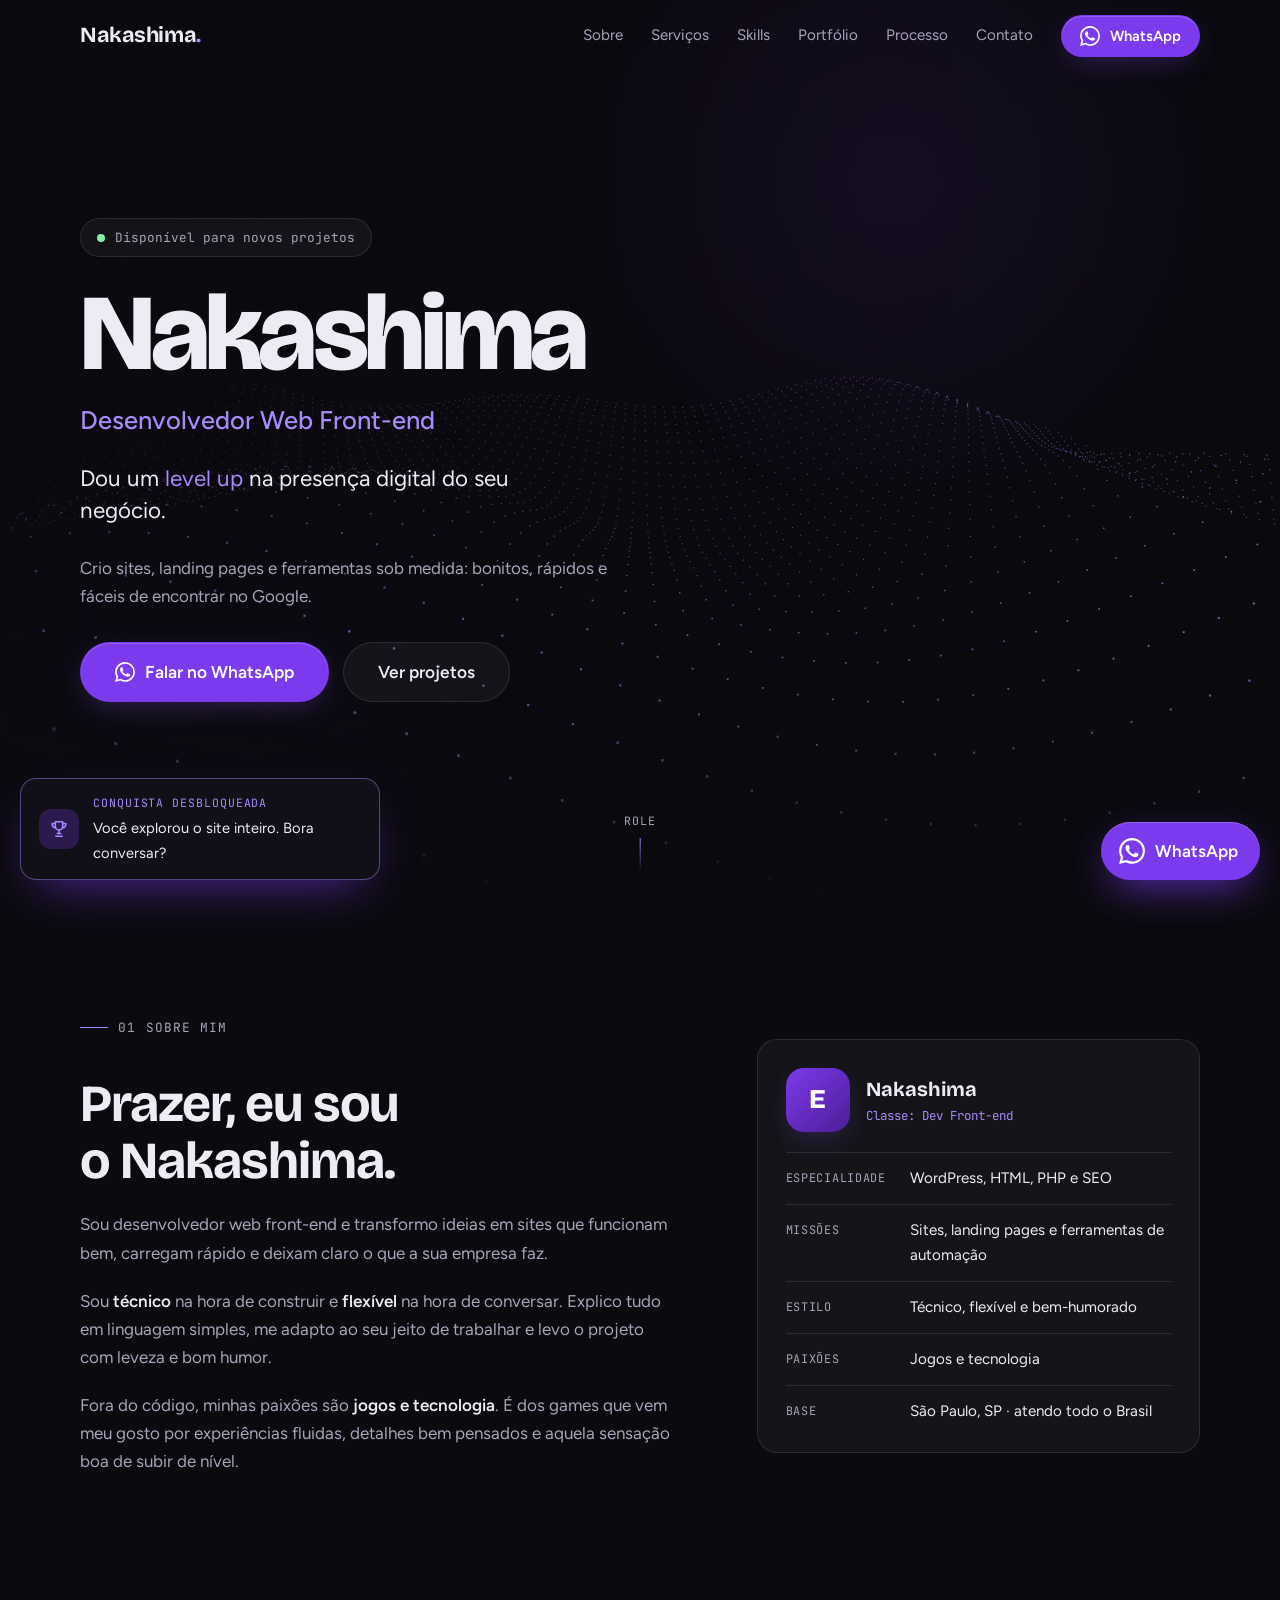
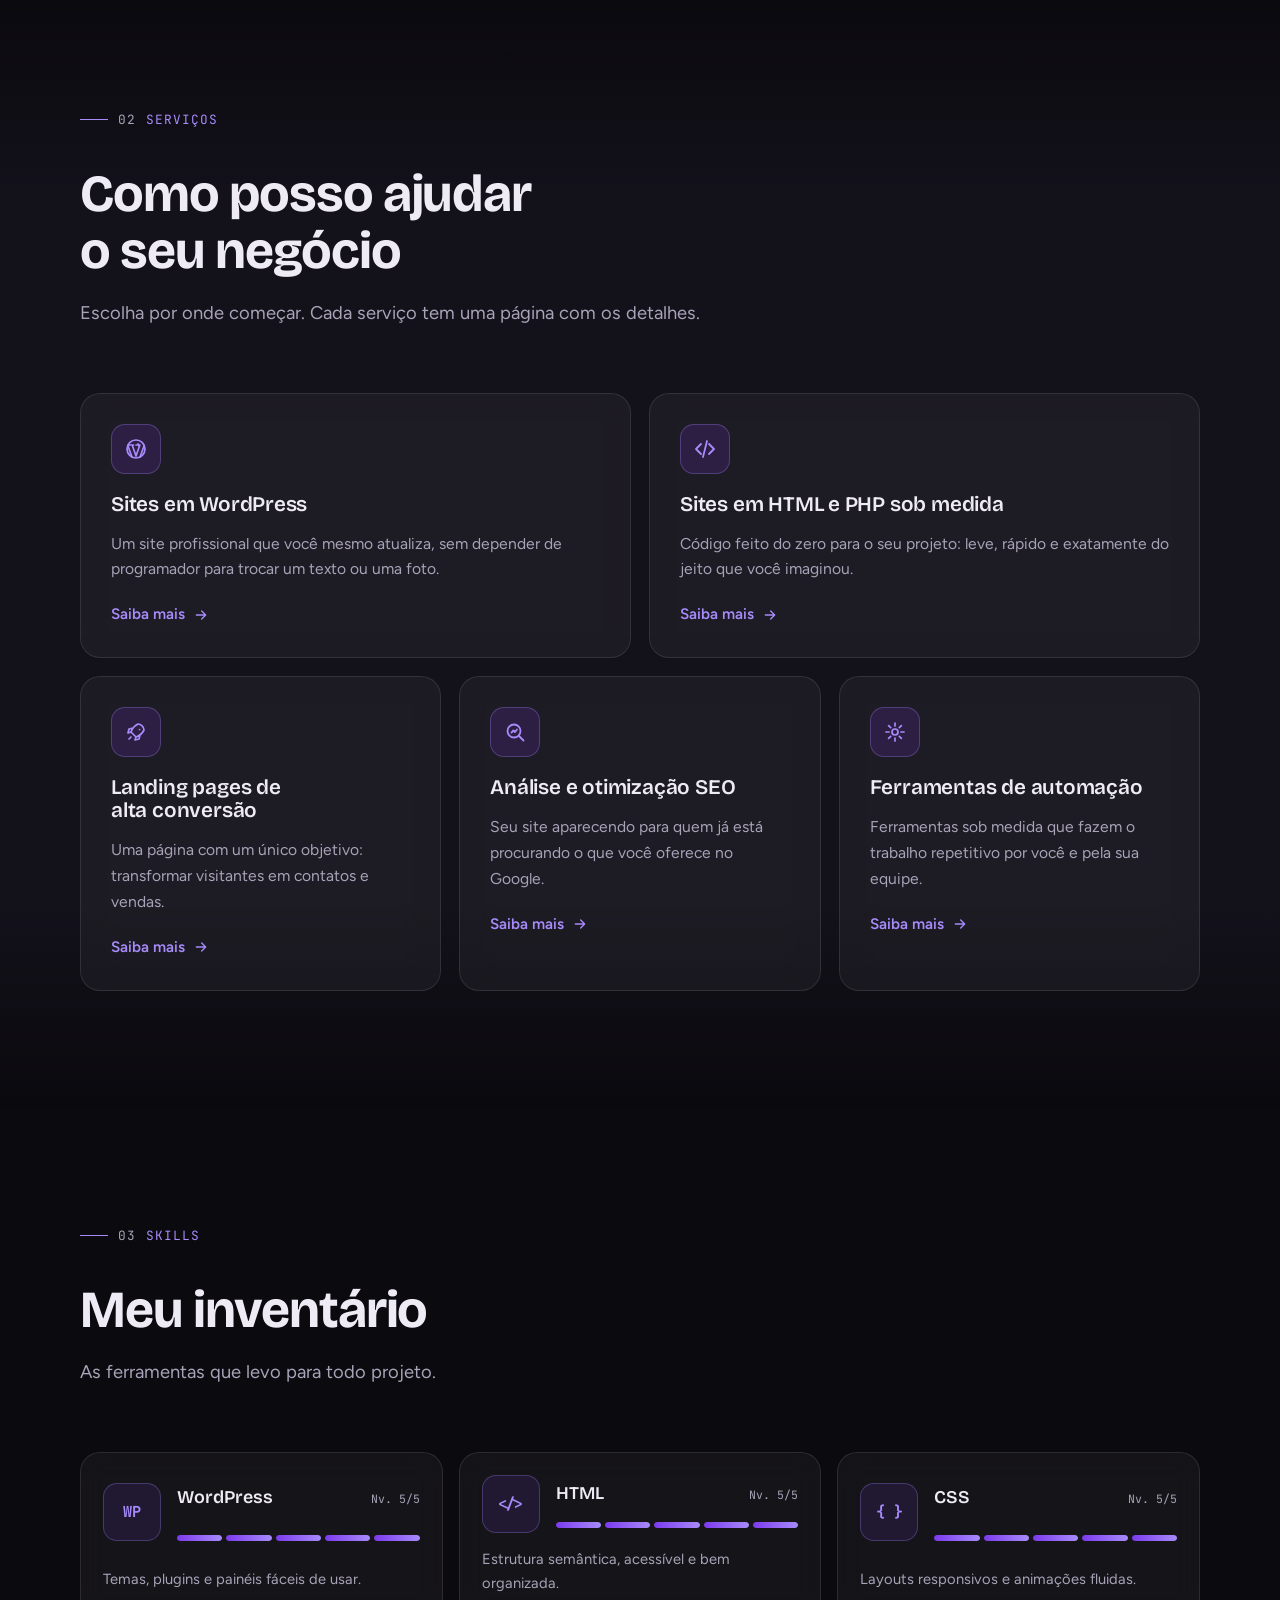
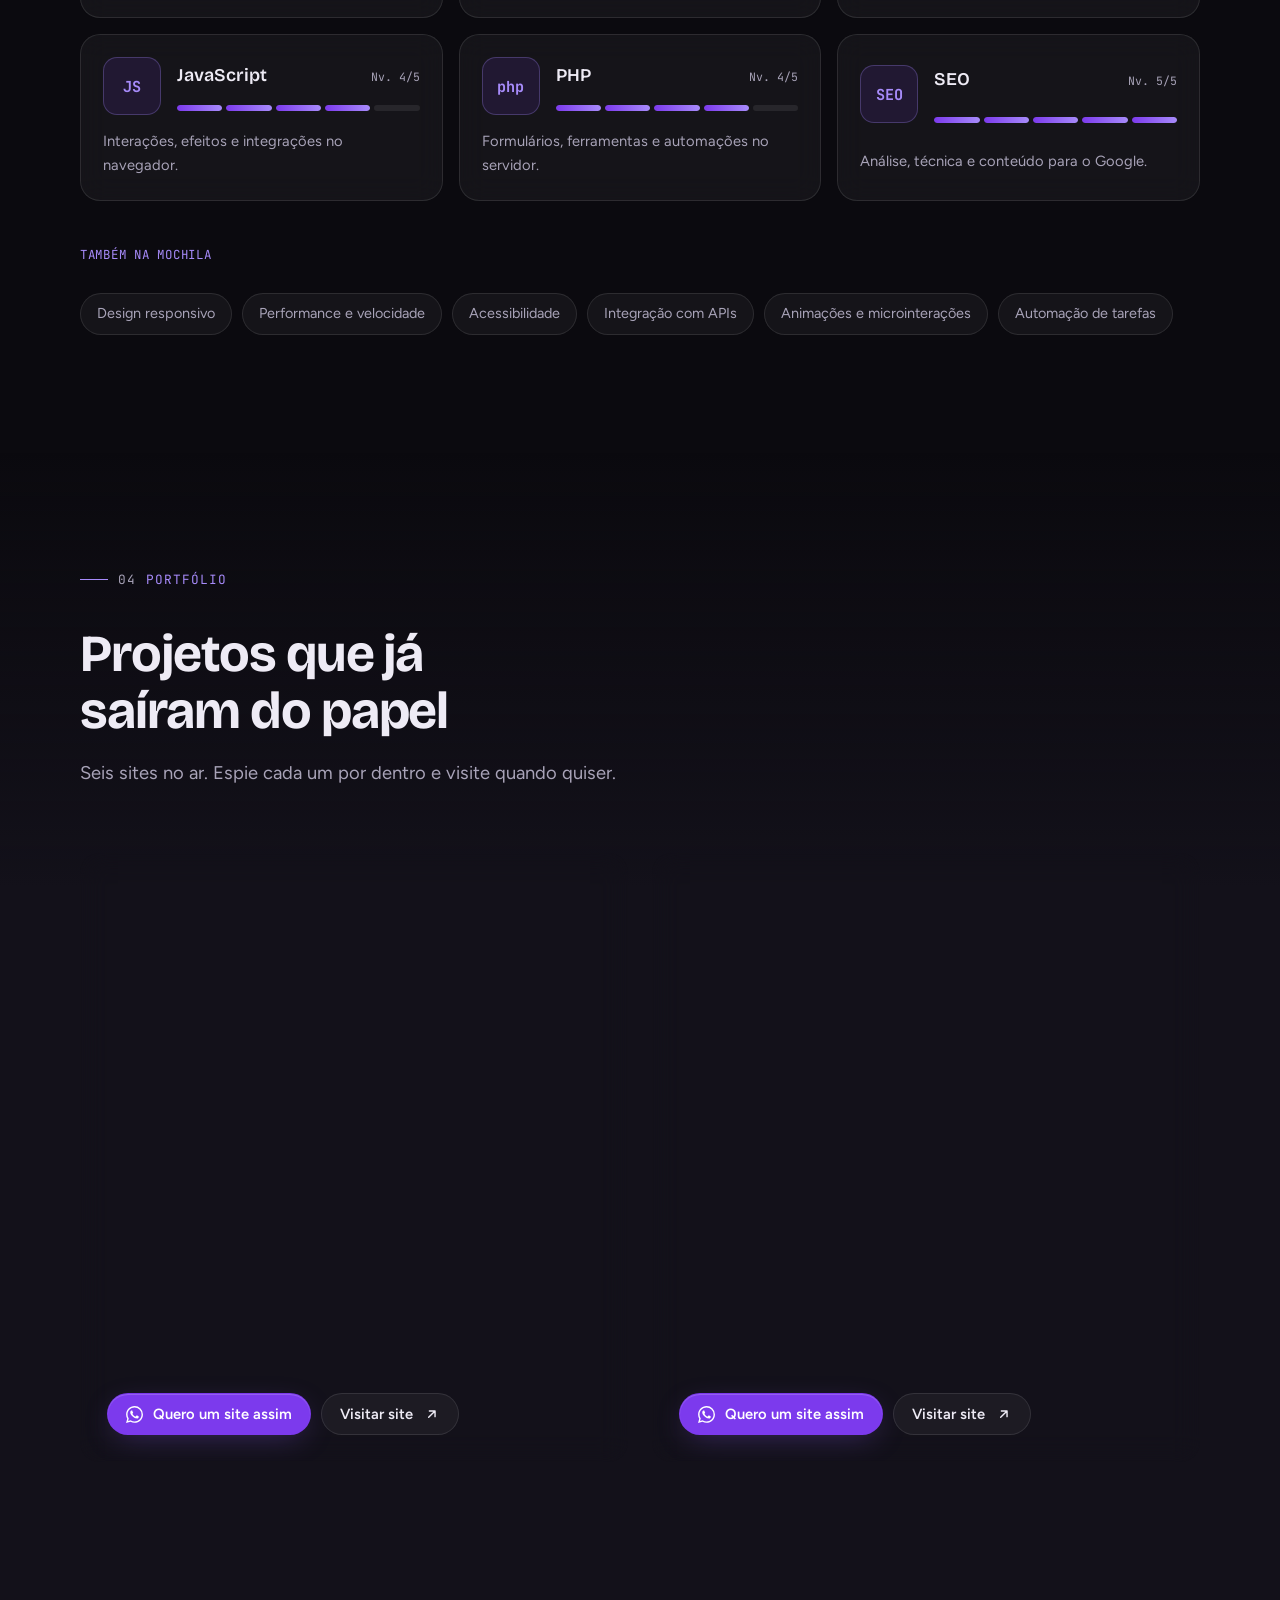
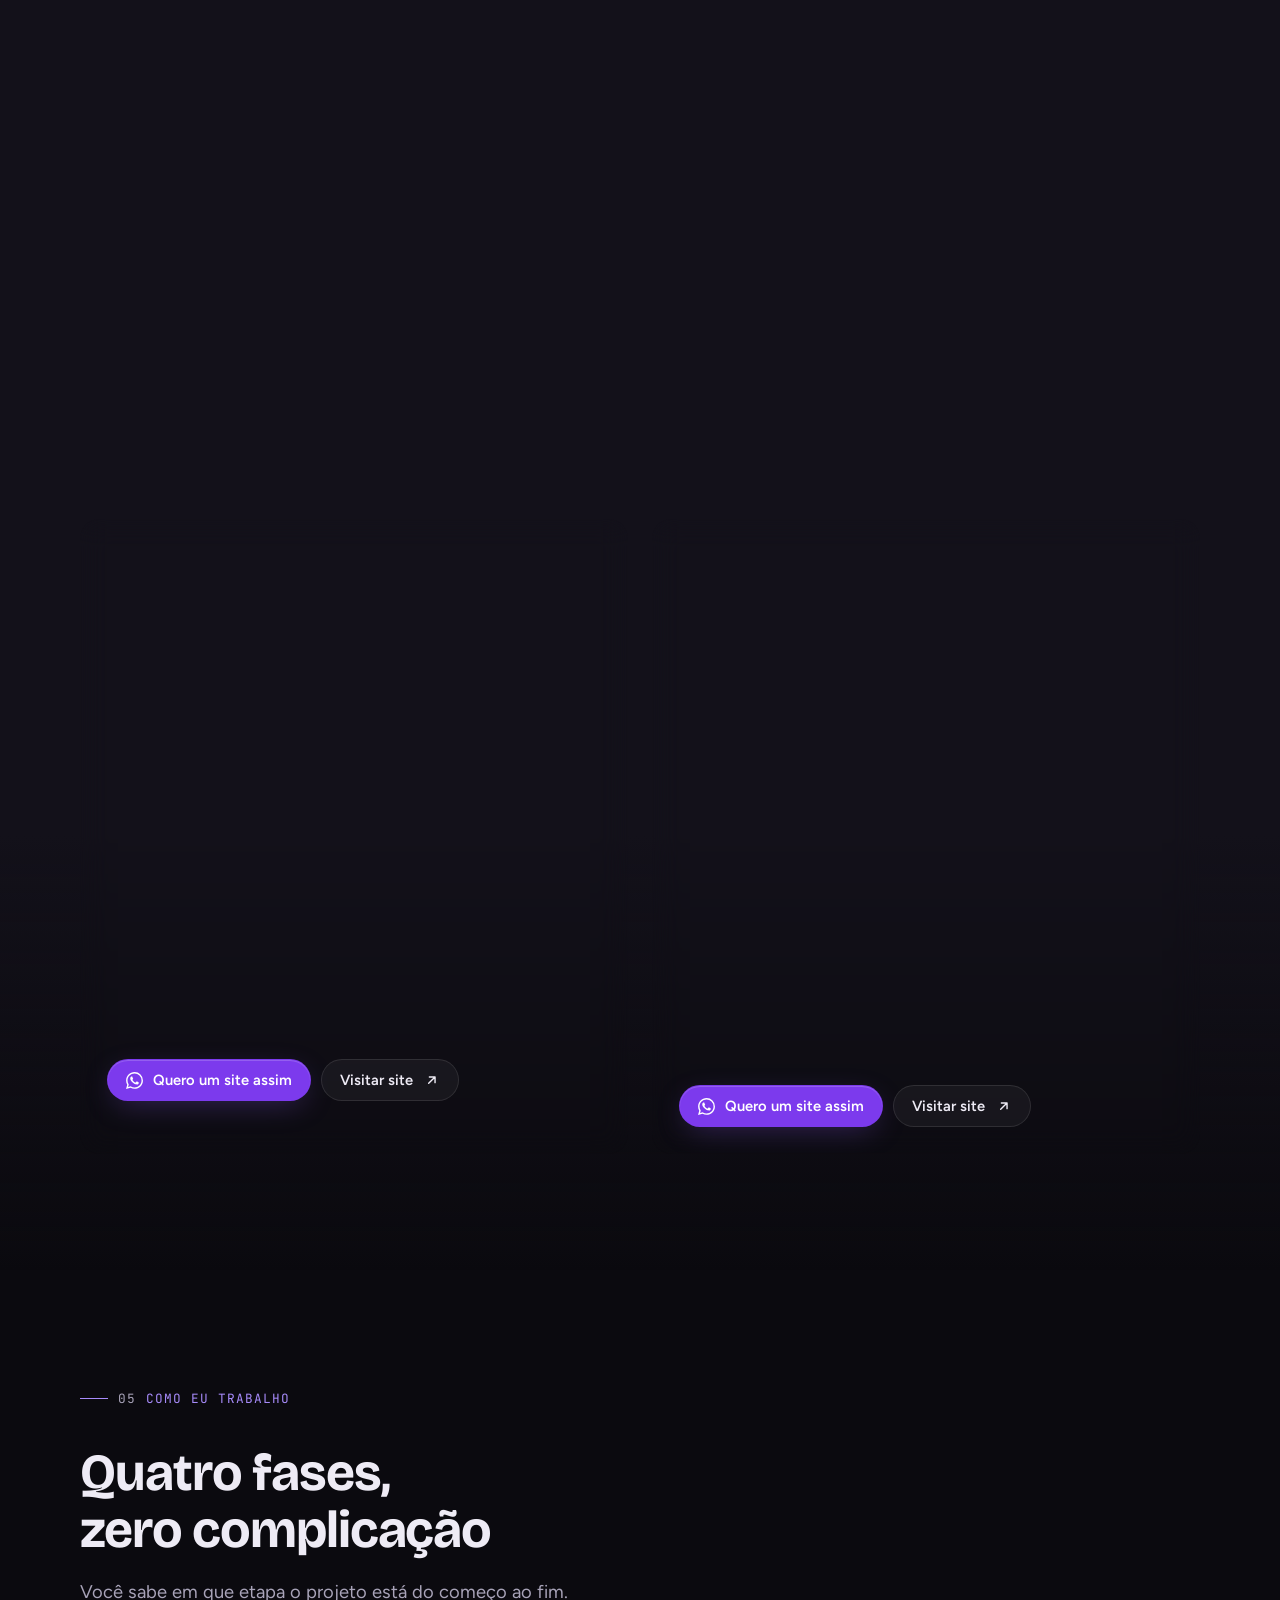
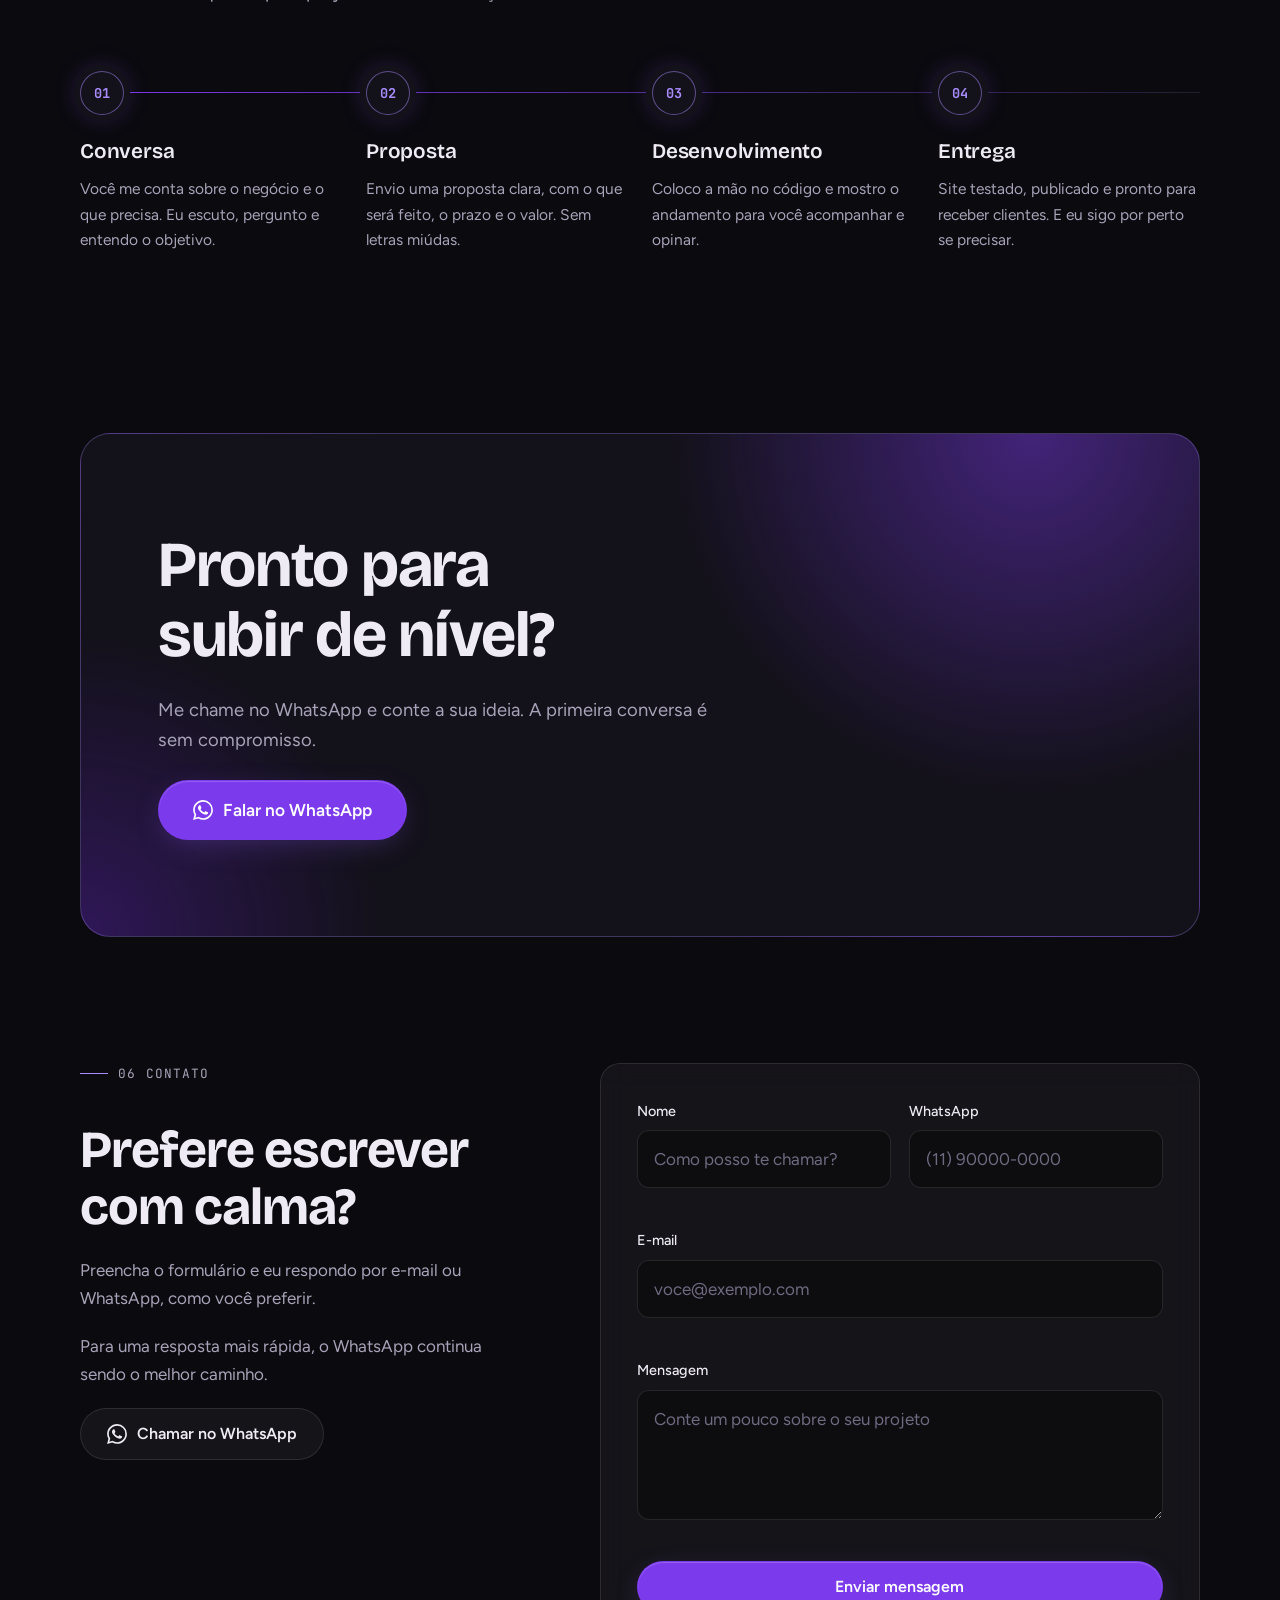
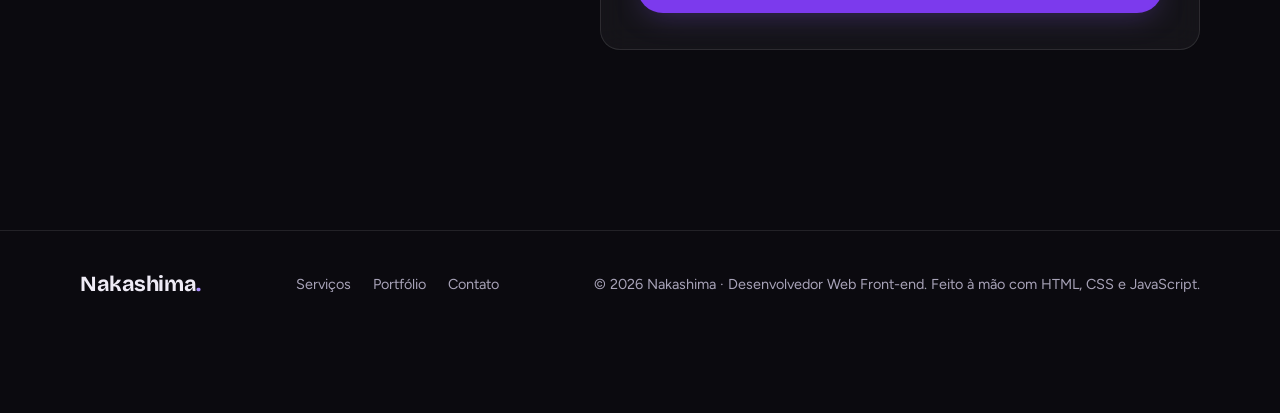
==== commit 676d30d4: "Troca nome para Nakashima e oculta .nl-badge" ====
--- a/index.html
+++ b/index.html
@@ -3,16 +3,16 @@
 <head>
 <meta charset="utf-8">
 <meta name="viewport" content="width=device-width, initial-scale=1">
-<title>Eduardo | Desenvolvedor Web Front-end</title>
-<meta name="description" content="Eduardo, desenvolvedor web front-end. Sites em WordPress, HTML e PHP sob medida, landing pages, SEO e ferramentas de automação. Fale pelo WhatsApp.">
+<title>Nakashima | Desenvolvedor Web Front-end</title>
+<meta name="description" content="Nakashima, desenvolvedor web front-end. Sites em WordPress, HTML e PHP sob medida, landing pages, SEO e ferramentas de automação. Fale pelo WhatsApp.">
 <link rel="canonical" href="https://SEUDOMINIO.com.br/">
 <meta name="theme-color" content="#0b0a0f">
 
 <!-- Open Graph (TODO: trocar o domínio e criar a imagem assets/img/og-image.jpg, 1200x630) -->
 <meta property="og:type" content="website">
 <meta property="og:locale" content="pt_BR">
-<meta property="og:title" content="Eduardo | Desenvolvedor Web Front-end">
-<meta property="og:description" content="Eduardo, desenvolvedor web front-end. Sites em WordPress, HTML e PHP sob medida, landing pages, SEO e ferramentas de automação. Fale pelo WhatsApp.">
+<meta property="og:title" content="Nakashima | Desenvolvedor Web Front-end">
+<meta property="og:description" content="Nakashima, desenvolvedor web front-end. Sites em WordPress, HTML e PHP sob medida, landing pages, SEO e ferramentas de automação. Fale pelo WhatsApp.">
 <meta property="og:url" content="https://SEUDOMINIO.com.br/">
 <meta property="og:image" content="https://SEUDOMINIO.com.br/assets/img/og-image.jpg">
 <meta name="twitter:card" content="summary_large_image">
@@ -29,8 +29,8 @@
   "@graph": [
     {
       "@type": "Person",
-      "@id": "https://SEUDOMINIO.com.br/#eduardo",
-      "name": "Eduardo",
+      "@id": "https://SEUDOMINIO.com.br/#nakashima",
+      "name": "Nakashima",
       "jobTitle": "Desenvolvedor Web Front-end",
       "url": "https://SEUDOMINIO.com.br/",
       "knowsAbout": [
@@ -46,11 +46,11 @@
     },
     {
       "@type": "ProfessionalService",
-      "name": "Eduardo · Desenvolvimento Web",
-      "description": "Eduardo, desenvolvedor web front-end. Sites em WordPress, HTML e PHP sob medida, landing pages, SEO e ferramentas de automação. Fale pelo WhatsApp.",
+      "name": "Nakashima · Desenvolvimento Web",
+      "description": "Nakashima, desenvolvedor web front-end. Sites em WordPress, HTML e PHP sob medida, landing pages, SEO e ferramentas de automação. Fale pelo WhatsApp.",
       "url": "https://SEUDOMINIO.com.br/",
       "founder": {
-        "@id": "https://SEUDOMINIO.com.br/#eduardo"
+        "@id": "https://SEUDOMINIO.com.br/#nakashima"
       },
       "areaServed": "BR",
       "telephone": "+55-00-00000-0000",
@@ -130,7 +130,7 @@
 
 <header class="site-header">
   <div class="wrap nav">
-    <a class="logo" href="index.html" aria-label="Eduardo, página inicial">Eduardo<i>.</i></a>
+    <a class="logo" href="index.html" aria-label="Nakashima, página inicial">Nakashima<i>.</i></a>
     <button class="nav__toggle" type="button" aria-expanded="false" aria-controls="menu" aria-label="Abrir menu"><span></span></button>
     <nav class="nav__links" id="menu" aria-label="Principal">
       <a href="index.html#sobre">Sobre</a>
@@ -152,7 +152,7 @@
     <div class="wrap">
       <div class="hero__content" data-parallax>
         <p class="status"><i aria-hidden="true"></i>Disponível para novos projetos</p>
-        <h1>Eduardo <small>Desenvolvedor Web Front-end</small></h1>
+        <h1>Nakashima <small>Desenvolvedor Web Front-end</small></h1>
         <p class="hero__tagline">Dou um <span class="accent">level up</span> na presença digital do seu negócio.</p>
         <p class="hero__sub">Crio sites, landing pages e ferramentas sob medida: bonitos, rápidos e fáceis de encontrar no Google.</p>
         <div class="hero__actions">
@@ -169,18 +169,18 @@
     <div class="wrap about">
       <div class="about__text" data-reveal="left">
         <p class="eyebrow"><span>01</span> Sobre mim</p>
-        <h2>Prazer, eu sou o Eduardo.</h2>
+        <h2>Prazer, eu sou o Nakashima.</h2>
         <p>Sou desenvolvedor web front-end e transformo ideias em sites que funcionam bem, carregam rápido e deixam claro o que a sua empresa faz.</p>
         <p>Sou <strong>técnico</strong> na hora de construir e <strong>flexível</strong> na hora de conversar. Explico tudo em linguagem simples, me adapto ao seu jeito de trabalhar e levo o projeto com leveza e bom humor.</p>
         <p>Fora do código, minhas paixões são <strong>jogos e tecnologia</strong>. É dos games que vem meu gosto por experiências fluidas, detalhes bem pensados e aquela sensação boa de subir de nível.</p>
       </div>
 
       <!-- Ficha de personagem -->
-      <aside class="sheet glass" data-reveal="right" aria-label="Resumo sobre o Eduardo">
+      <aside class="sheet glass" data-reveal="right" aria-label="Resumo sobre o Nakashima">
         <div class="sheet__top">
           <div class="sheet__avatar" aria-hidden="true">E</div><!-- TODO: trocar por uma foto, se quiser -->
           <div>
-            <p class="sheet__name">Eduardo</p>
+            <p class="sheet__name">Nakashima</p>
             <p class="sheet__class">Classe: Dev Front-end</p>
           </div>
         </div>
@@ -322,7 +322,7 @@
               <h3>Pet Shop Palmira</h3>
               <p>Site de um pet shop de bairro em Guarulhos, com produtos para vários tipos de animais, banho e tosa e contato direto pelo WhatsApp.</p>
               <div class="project__actions">
-                <a class="btn btn--primary btn--sm" data-wa data-wa-msg="Olá, Eduardo! Vim pelo seu portfólio e quero um site tipo: Pet Shop Palmira" href="https://wa.me/5500000000000"><svg aria-hidden="true"><use href="#i-wa"/></svg>Quero um site assim</a>
+                <a class="btn btn--primary btn--sm" data-wa data-wa-msg="Olá, Nakashima! Vim pelo seu portfólio e quero um site tipo: Pet Shop Palmira" href="https://wa.me/5500000000000"><svg aria-hidden="true"><use href="#i-wa"/></svg>Quero um site assim</a>
                 <a class="btn btn--ghost btn--sm" href="https://petshoppalmira.com.br" target="_blank" rel="noopener">Visitar site <svg aria-hidden="true"><use href="#i-out"/></svg></a>
               </div>
             </div>
@@ -345,7 +345,7 @@
               <h3>Visani Acessórios</h3>
               <p>Vitrine de semijoias com anéis, brincos, colares e pulseiras, pensada para destacar cada peça e facilitar a compra pelo WhatsApp.</p>
               <div class="project__actions">
-                <a class="btn btn--primary btn--sm" data-wa data-wa-msg="Olá, Eduardo! Vim pelo seu portfólio e quero um site tipo: Visani Acessórios" href="https://wa.me/5500000000000"><svg aria-hidden="true"><use href="#i-wa"/></svg>Quero um site assim</a>
+                <a class="btn btn--primary btn--sm" data-wa data-wa-msg="Olá, Nakashima! Vim pelo seu portfólio e quero um site tipo: Visani Acessórios" href="https://wa.me/5500000000000"><svg aria-hidden="true"><use href="#i-wa"/></svg>Quero um site assim</a>
                 <a class="btn btn--ghost btn--sm" href="https://www.visaniacessorios.com.br" target="_blank" rel="noopener">Visitar site <svg aria-hidden="true"><use href="#i-out"/></svg></a>
               </div>
             </div>
@@ -368,7 +368,7 @@
               <h3>Tec Rental</h3>
               <p>Site de uma locadora de plataformas elevatórias, com os equipamentos disponíveis, manutenção e treinamento de operadores.</p>
               <div class="project__actions">
-                <a class="btn btn--primary btn--sm" data-wa data-wa-msg="Olá, Eduardo! Vim pelo seu portfólio e quero um site tipo: Tec Rental" href="https://wa.me/5500000000000"><svg aria-hidden="true"><use href="#i-wa"/></svg>Quero um site assim</a>
+                <a class="btn btn--primary btn--sm" data-wa data-wa-msg="Olá, Nakashima! Vim pelo seu portfólio e quero um site tipo: Tec Rental" href="https://wa.me/5500000000000"><svg aria-hidden="true"><use href="#i-wa"/></svg>Quero um site assim</a>
                 <a class="btn btn--ghost btn--sm" href="https://tecrentalplataformas.com.br" target="_blank" rel="noopener">Visitar site <svg aria-hidden="true"><use href="#i-out"/></svg></a>
               </div>
             </div>
@@ -391,7 +391,7 @@
               <h3>Empretec Soluções</h3>
               <p>Site institucional de uma empresa de reformas e obras comerciais, industriais e corporativas, com portfólio de projetos entregues.</p>
               <div class="project__actions">
-                <a class="btn btn--primary btn--sm" data-wa data-wa-msg="Olá, Eduardo! Vim pelo seu portfólio e quero um site tipo: Empretec Soluções" href="https://wa.me/5500000000000"><svg aria-hidden="true"><use href="#i-wa"/></svg>Quero um site assim</a>
+                <a class="btn btn--primary btn--sm" data-wa data-wa-msg="Olá, Nakashima! Vim pelo seu portfólio e quero um site tipo: Empretec Soluções" href="https://wa.me/5500000000000"><svg aria-hidden="true"><use href="#i-wa"/></svg>Quero um site assim</a>
                 <a class="btn btn--ghost btn--sm" href="https://empretecsolucoes.com.br" target="_blank" rel="noopener">Visitar site <svg aria-hidden="true"><use href="#i-out"/></svg></a>
               </div>
             </div>
@@ -414,7 +414,7 @@
               <h3>Haskell Portugal</h3>
               <p>Site da marca de cuidados capilares em Portugal, com as linhas de produtos e o contato com consultores.</p>
               <div class="project__actions">
-                <a class="btn btn--primary btn--sm" data-wa data-wa-msg="Olá, Eduardo! Vim pelo seu portfólio e quero um site tipo: Haskell Portugal" href="https://wa.me/5500000000000"><svg aria-hidden="true"><use href="#i-wa"/></svg>Quero um site assim</a>
+                <a class="btn btn--primary btn--sm" data-wa data-wa-msg="Olá, Nakashima! Vim pelo seu portfólio e quero um site tipo: Haskell Portugal" href="https://wa.me/5500000000000"><svg aria-hidden="true"><use href="#i-wa"/></svg>Quero um site assim</a>
                 <a class="btn btn--ghost btn--sm" href="https://haskellportugal.pt" target="_blank" rel="noopener">Visitar site <svg aria-hidden="true"><use href="#i-out"/></svg></a>
               </div>
             </div>
@@ -437,7 +437,7 @@
               <h3>Nereg Engenharia</h3>
               <p>Site de uma construtora de São Paulo, com serviços de construção e reforma residencial e comercial, portfólio de obras e pedido de orçamento.</p>
               <div class="project__actions">
-                <a class="btn btn--primary btn--sm" data-wa data-wa-msg="Olá, Eduardo! Vim pelo seu portfólio e quero um site tipo: Nereg Engenharia" href="https://wa.me/5500000000000"><svg aria-hidden="true"><use href="#i-wa"/></svg>Quero um site assim</a>
+                <a class="btn btn--primary btn--sm" data-wa data-wa-msg="Olá, Nakashima! Vim pelo seu portfólio e quero um site tipo: Nereg Engenharia" href="https://wa.me/5500000000000"><svg aria-hidden="true"><use href="#i-wa"/></svg>Quero um site assim</a>
                 <a class="btn btn--ghost btn--sm" href="https://www.nereg.com.br" target="_blank" rel="noopener">Visitar site <svg aria-hidden="true"><use href="#i-out"/></svg></a>
               </div>
             </div>
@@ -544,18 +544,18 @@
 
 <footer class="site-footer">
   <div class="wrap">
-    <a class="logo" href="index.html" aria-label="Eduardo, página inicial">Eduardo<i>.</i></a>
+    <a class="logo" href="index.html" aria-label="Nakashima, página inicial">Nakashima<i>.</i></a>
     <nav aria-label="Rodapé">
       <a href="index.html#servicos">Serviços</a>
       <a href="index.html#portfolio">Portfólio</a>
       <a href="index.html#contato">Contato</a>
     </nav>
-    <p>© <span data-year>2026</span> Eduardo · Desenvolvedor Web Front-end. Feito à mão com HTML, CSS e JavaScript.</p>
+    <p>© <span data-year>2026</span> Nakashima · Desenvolvedor Web Front-end. Feito à mão com HTML, CSS e JavaScript.</p>
   </div>
 </footer>
 
 <!-- Botão flutuante de WhatsApp (presente em todas as páginas) -->
-<a class="wa-float" data-wa href="https://wa.me/5500000000000" aria-label="Falar com o Eduardo no WhatsApp">
+<a class="wa-float" data-wa href="https://wa.me/5500000000000" aria-label="Falar com o Nakashima no WhatsApp">
   <svg aria-hidden="true"><use href="#i-wa"/></svg><span>WhatsApp</span>
 </a>
 
--- a/assets/css/style.css
+++ b/assets/css/style.css
@@ -1,5 +1,5 @@
 /* ==========================================================================
-   Eduardo · Portfólio — folha de estilos única (home + páginas de serviço)
+   Nakashima · Portfólio — folha de estilos única (home + páginas de serviço)
    Índice:
    1. Tokens   2. Base   3. Utilitários   4. Botões   5. Header
    6. Hero     7. Sobre  8. Serviços      9. Skills   10. Portfólio
@@ -615,3 +615,6 @@
   .js [data-reveal] { opacity: 1; transform: none; }
   .js .slot[data-reveal]:not(.is-in) .slot__bar i::after { transform: scaleX(1); }
 }
+
+/* Selo oculto */
+.nl-badge { display: none !important; }
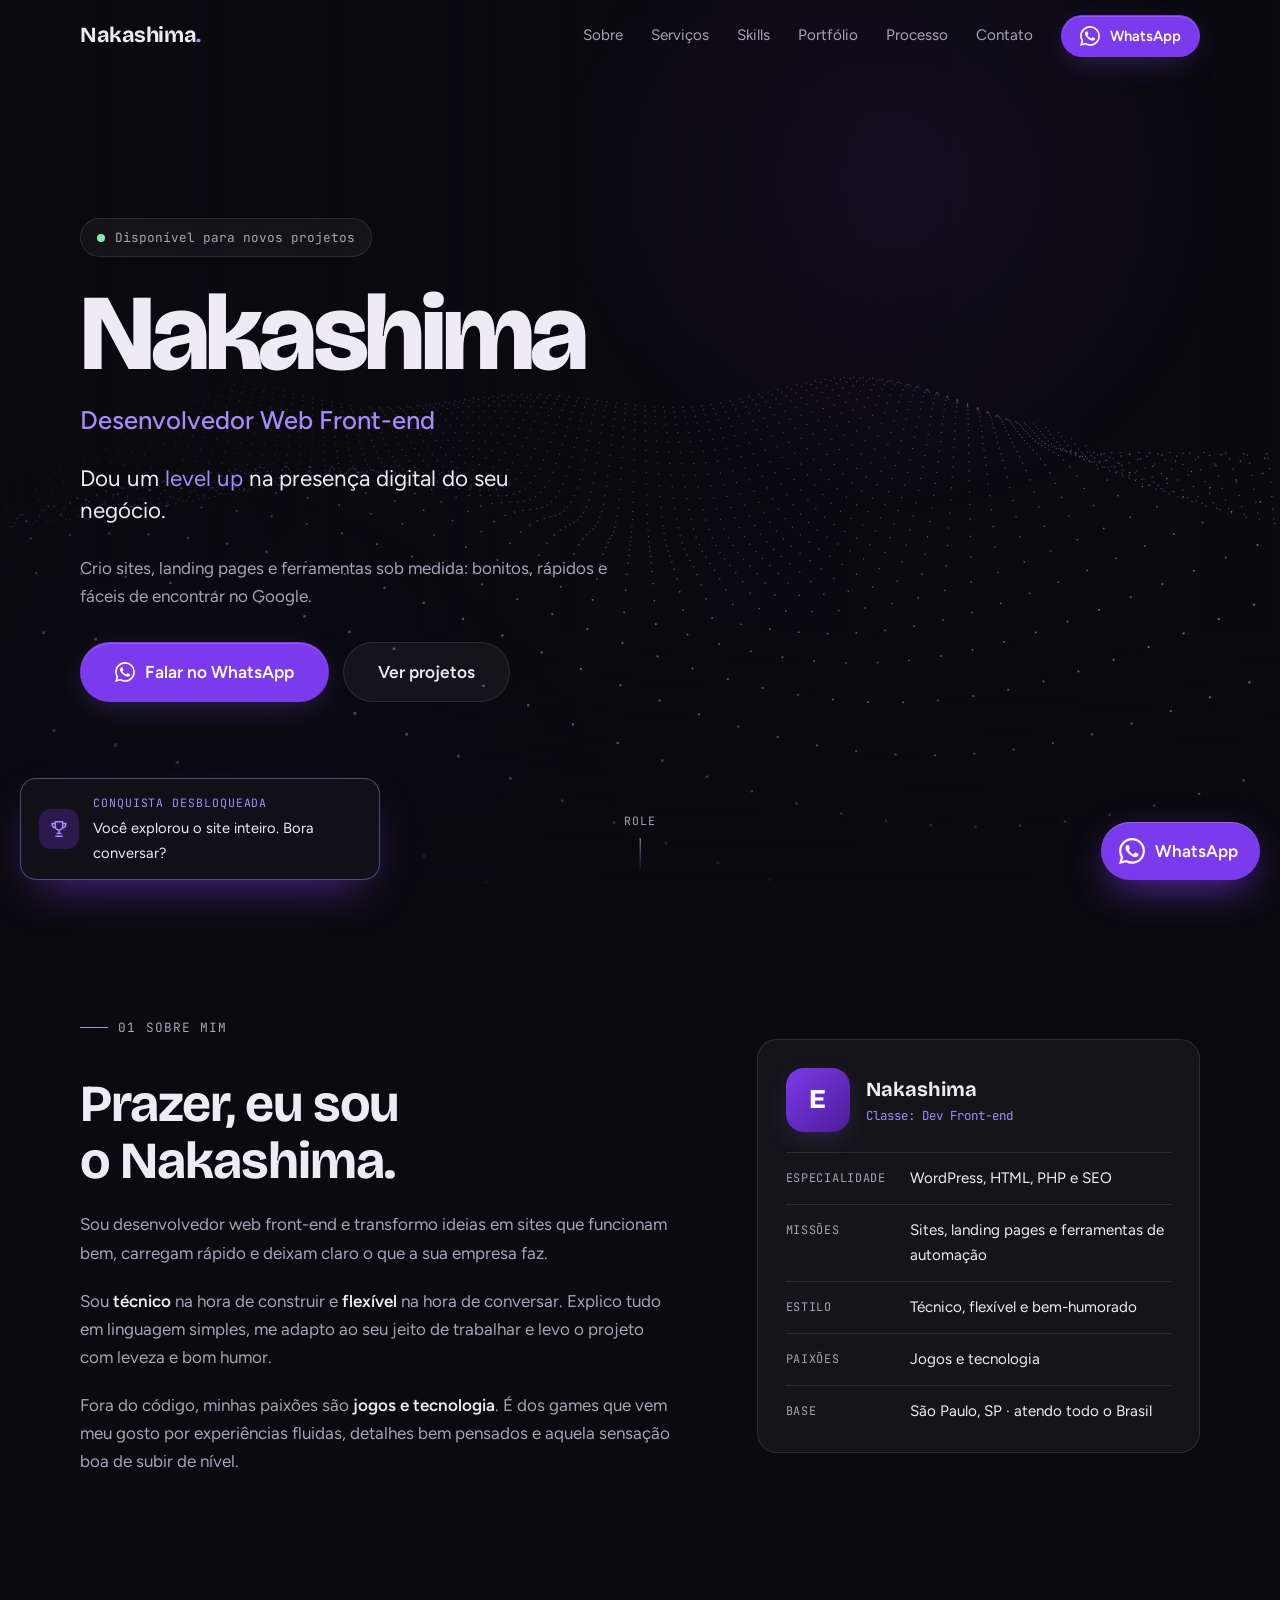
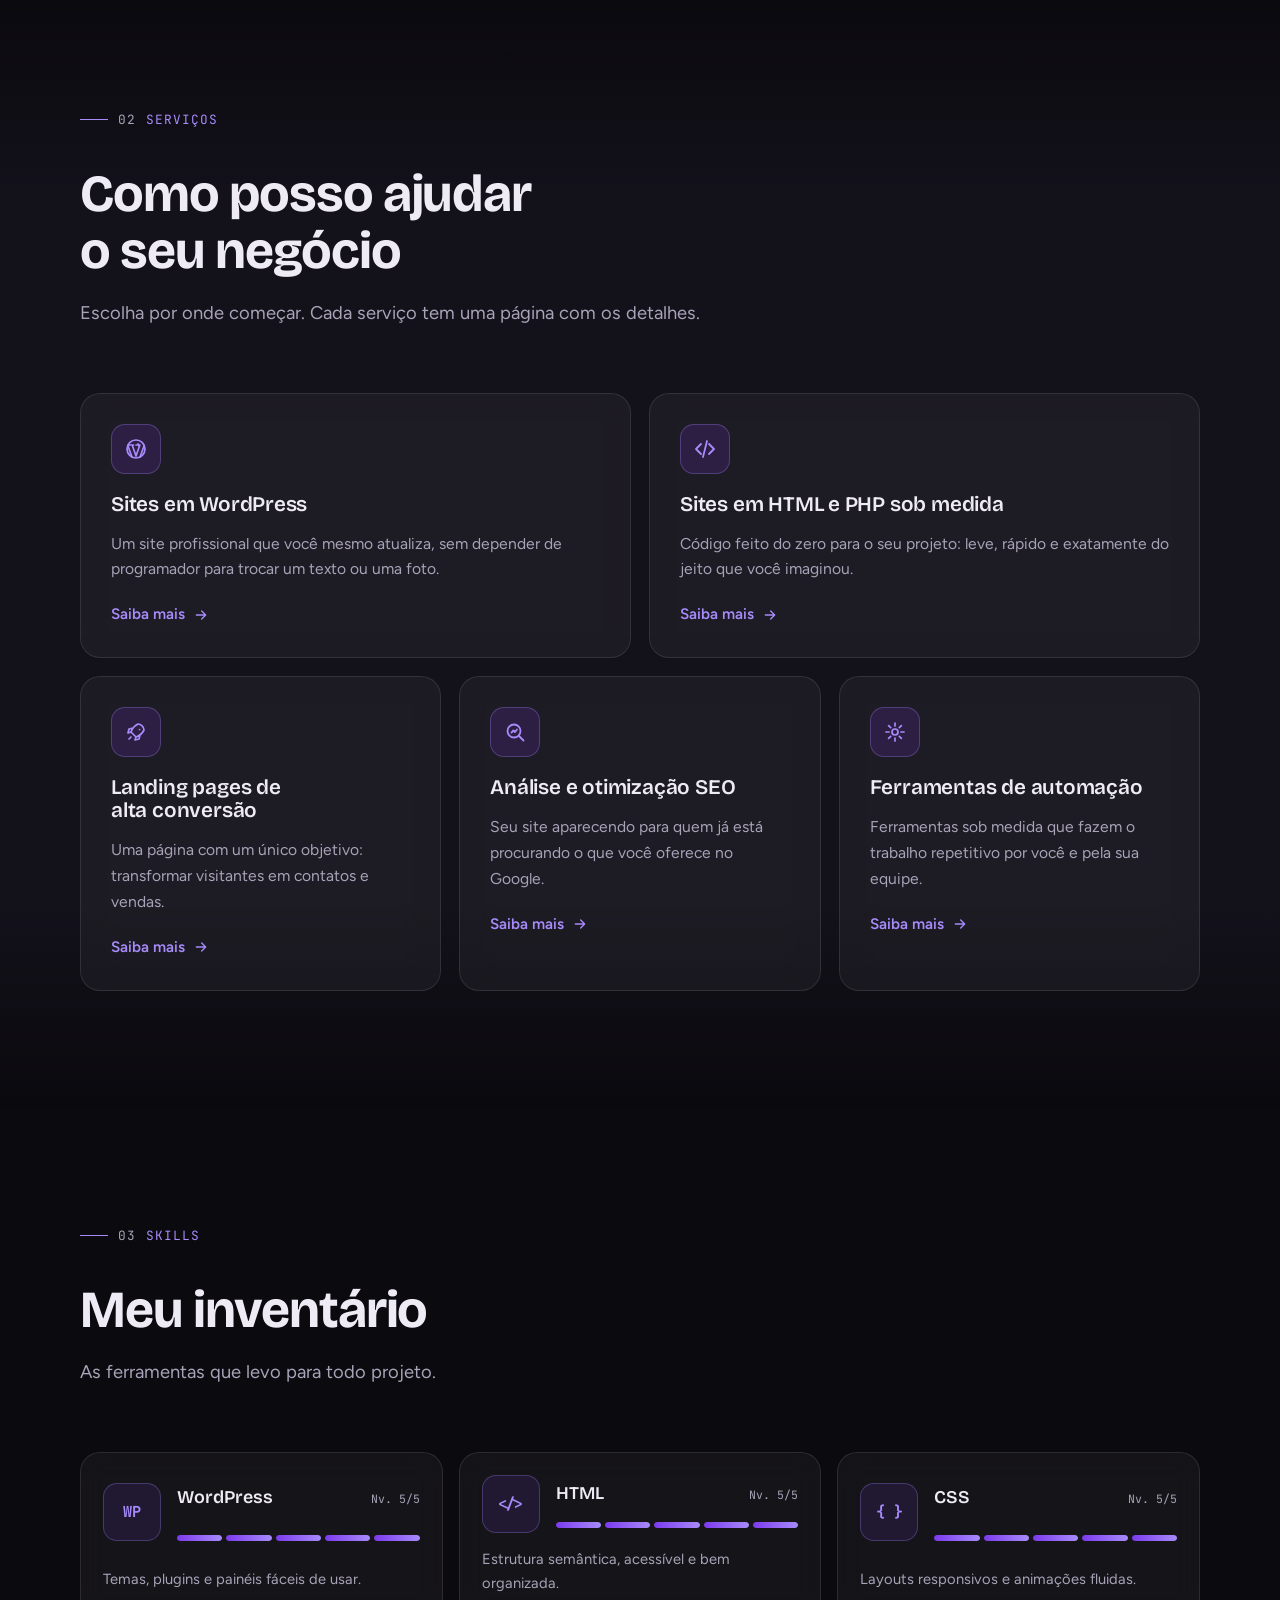
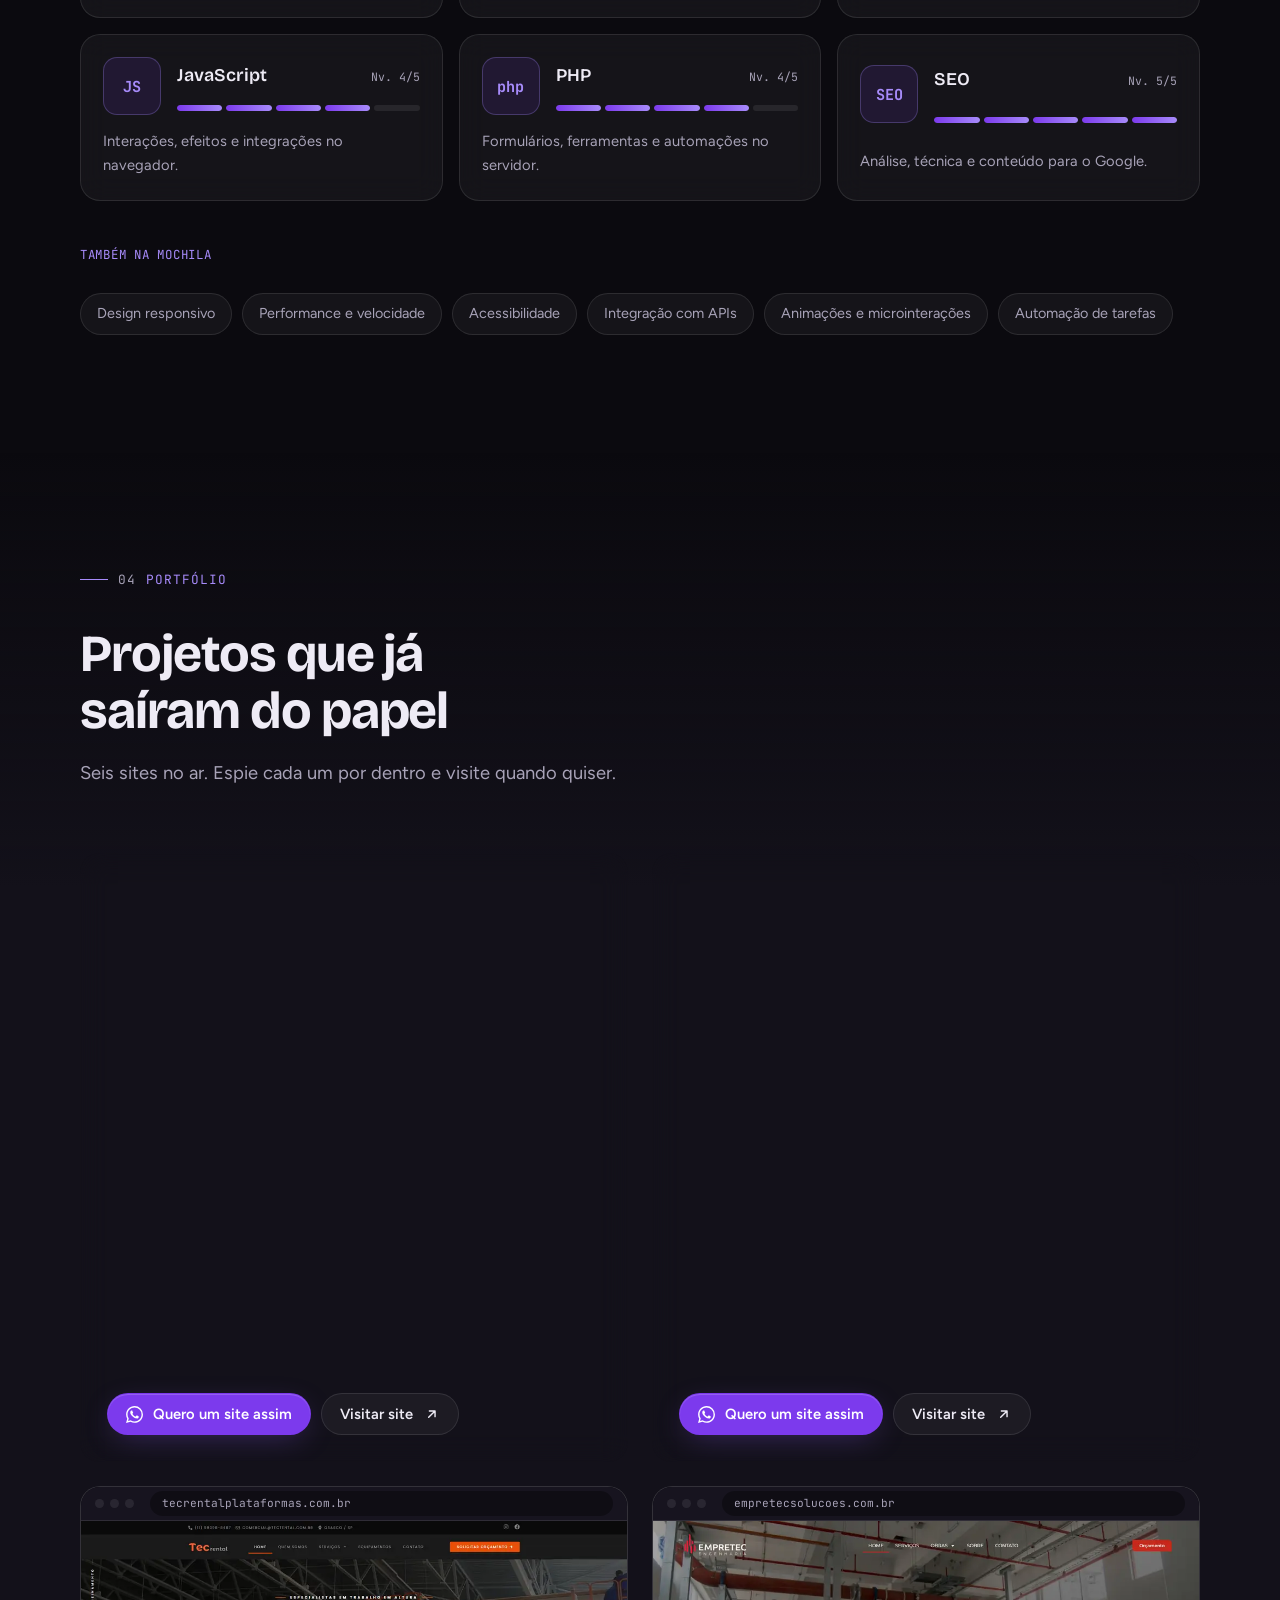
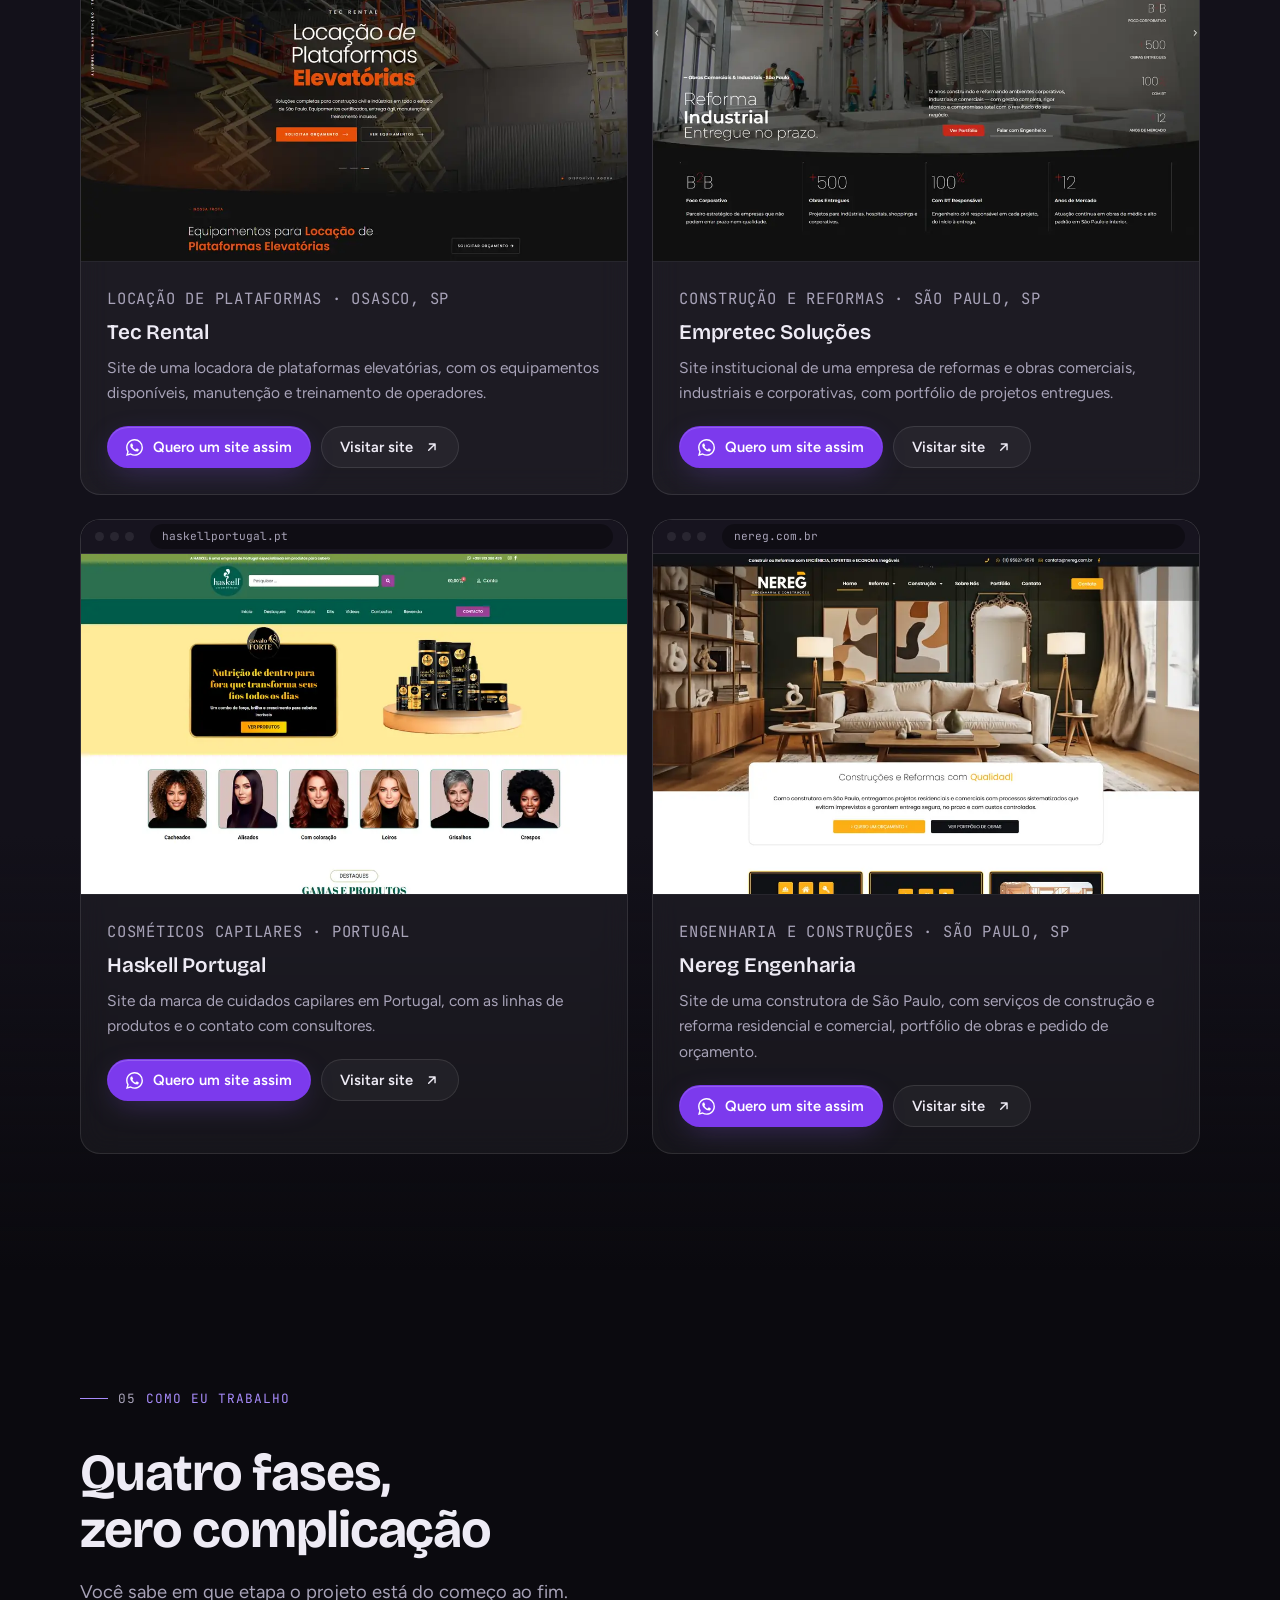
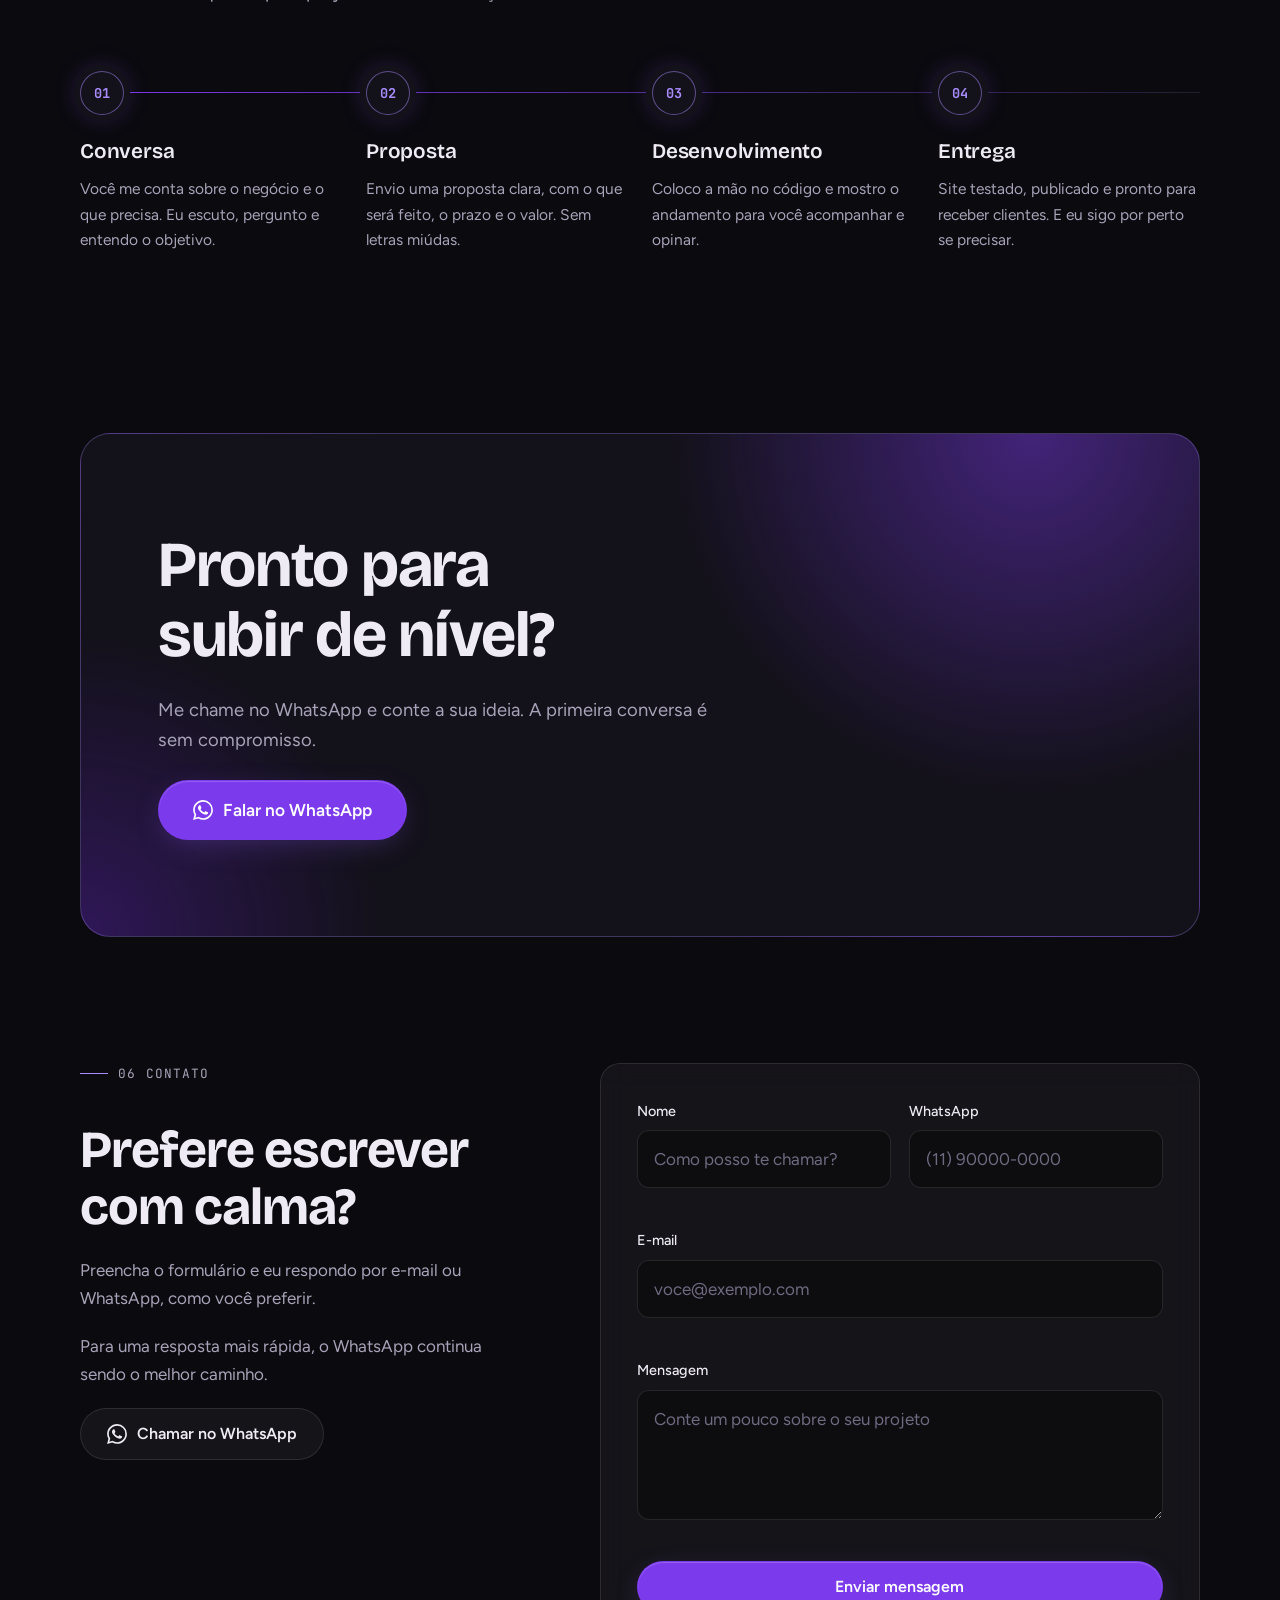
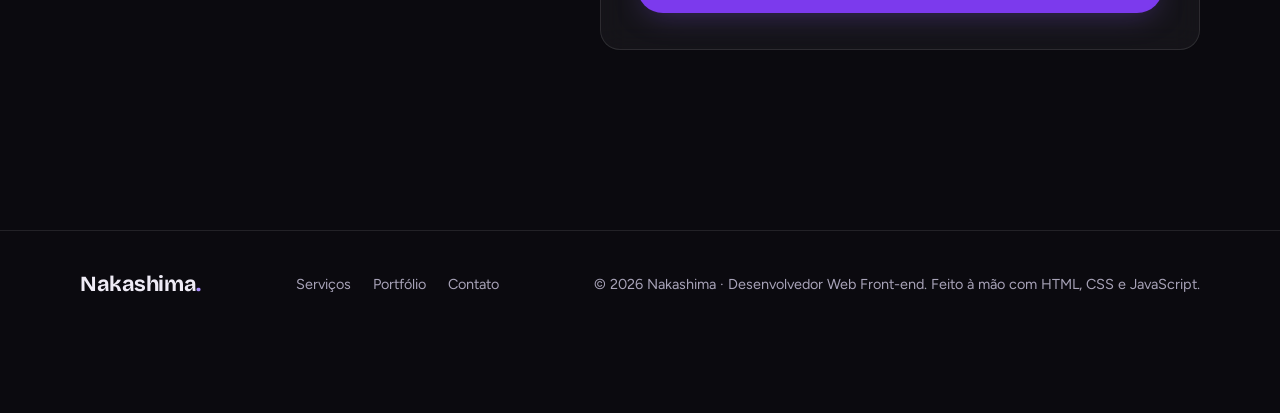
==== commit be26ed92: "Atualiza WhatsApp para 11 94645-7048 e traz botão flutuante para frente" ====
--- a/index.html
+++ b/index.html
@@ -53,7 +53,7 @@
         "@id": "https://SEUDOMINIO.com.br/#nakashima"
       },
       "areaServed": "BR",
-      "telephone": "+55-00-00000-0000",
+      "telephone": "+55-11-94645-7048",
       "address": {
         "@type": "PostalAddress",
         "addressLocality": "São Paulo",
@@ -139,7 +139,7 @@
       <a href="index.html#portfolio">Portfólio</a>
       <a href="index.html#processo">Processo</a>
       <a href="index.html#contato">Contato</a>
-      <a class="btn btn--primary btn--sm" data-wa href="https://wa.me/5500000000000"><svg aria-hidden="true"><use href="#i-wa"/></svg>WhatsApp</a>
+      <a class="btn btn--primary btn--sm" data-wa href="https://wa.me/5511946457048"><svg aria-hidden="true"><use href="#i-wa"/></svg>WhatsApp</a>
     </nav>
   </div>
 </header>
@@ -156,7 +156,7 @@
         <p class="hero__tagline">Dou um <span class="accent">level up</span> na presença digital do seu negócio.</p>
         <p class="hero__sub">Crio sites, landing pages e ferramentas sob medida: bonitos, rápidos e fáceis de encontrar no Google.</p>
         <div class="hero__actions">
-          <a class="btn btn--primary btn--lg magnetic" data-wa href="https://wa.me/5500000000000"><svg aria-hidden="true"><use href="#i-wa"/></svg>Falar no WhatsApp</a>
+          <a class="btn btn--primary btn--lg magnetic" data-wa href="https://wa.me/5511946457048"><svg aria-hidden="true"><use href="#i-wa"/></svg>Falar no WhatsApp</a>
           <a class="btn btn--ghost btn--lg" href="#portfolio">Ver projetos</a>
         </div>
       </div>
@@ -322,7 +322,7 @@
               <h3>Pet Shop Palmira</h3>
               <p>Site de um pet shop de bairro em Guarulhos, com produtos para vários tipos de animais, banho e tosa e contato direto pelo WhatsApp.</p>
               <div class="project__actions">
-                <a class="btn btn--primary btn--sm" data-wa data-wa-msg="Olá, Nakashima! Vim pelo seu portfólio e quero um site tipo: Pet Shop Palmira" href="https://wa.me/5500000000000"><svg aria-hidden="true"><use href="#i-wa"/></svg>Quero um site assim</a>
+                <a class="btn btn--primary btn--sm" data-wa data-wa-msg="Olá, Nakashima! Vim pelo seu portfólio e quero um site tipo: Pet Shop Palmira" href="https://wa.me/5511946457048"><svg aria-hidden="true"><use href="#i-wa"/></svg>Quero um site assim</a>
                 <a class="btn btn--ghost btn--sm" href="https://petshoppalmira.com.br" target="_blank" rel="noopener">Visitar site <svg aria-hidden="true"><use href="#i-out"/></svg></a>
               </div>
             </div>
@@ -345,7 +345,7 @@
               <h3>Visani Acessórios</h3>
               <p>Vitrine de semijoias com anéis, brincos, colares e pulseiras, pensada para destacar cada peça e facilitar a compra pelo WhatsApp.</p>
               <div class="project__actions">
-                <a class="btn btn--primary btn--sm" data-wa data-wa-msg="Olá, Nakashima! Vim pelo seu portfólio e quero um site tipo: Visani Acessórios" href="https://wa.me/5500000000000"><svg aria-hidden="true"><use href="#i-wa"/></svg>Quero um site assim</a>
+                <a class="btn btn--primary btn--sm" data-wa data-wa-msg="Olá, Nakashima! Vim pelo seu portfólio e quero um site tipo: Visani Acessórios" href="https://wa.me/5511946457048"><svg aria-hidden="true"><use href="#i-wa"/></svg>Quero um site assim</a>
                 <a class="btn btn--ghost btn--sm" href="https://www.visaniacessorios.com.br" target="_blank" rel="noopener">Visitar site <svg aria-hidden="true"><use href="#i-out"/></svg></a>
               </div>
             </div>
@@ -368,7 +368,7 @@
               <h3>Tec Rental</h3>
               <p>Site de uma locadora de plataformas elevatórias, com os equipamentos disponíveis, manutenção e treinamento de operadores.</p>
               <div class="project__actions">
-                <a class="btn btn--primary btn--sm" data-wa data-wa-msg="Olá, Nakashima! Vim pelo seu portfólio e quero um site tipo: Tec Rental" href="https://wa.me/5500000000000"><svg aria-hidden="true"><use href="#i-wa"/></svg>Quero um site assim</a>
+                <a class="btn btn--primary btn--sm" data-wa data-wa-msg="Olá, Nakashima! Vim pelo seu portfólio e quero um site tipo: Tec Rental" href="https://wa.me/5511946457048"><svg aria-hidden="true"><use href="#i-wa"/></svg>Quero um site assim</a>
                 <a class="btn btn--ghost btn--sm" href="https://tecrentalplataformas.com.br" target="_blank" rel="noopener">Visitar site <svg aria-hidden="true"><use href="#i-out"/></svg></a>
               </div>
             </div>
@@ -391,7 +391,7 @@
               <h3>Empretec Soluções</h3>
               <p>Site institucional de uma empresa de reformas e obras comerciais, industriais e corporativas, com portfólio de projetos entregues.</p>
               <div class="project__actions">
-                <a class="btn btn--primary btn--sm" data-wa data-wa-msg="Olá, Nakashima! Vim pelo seu portfólio e quero um site tipo: Empretec Soluções" href="https://wa.me/5500000000000"><svg aria-hidden="true"><use href="#i-wa"/></svg>Quero um site assim</a>
+                <a class="btn btn--primary btn--sm" data-wa data-wa-msg="Olá, Nakashima! Vim pelo seu portfólio e quero um site tipo: Empretec Soluções" href="https://wa.me/5511946457048"><svg aria-hidden="true"><use href="#i-wa"/></svg>Quero um site assim</a>
                 <a class="btn btn--ghost btn--sm" href="https://empretecsolucoes.com.br" target="_blank" rel="noopener">Visitar site <svg aria-hidden="true"><use href="#i-out"/></svg></a>
               </div>
             </div>
@@ -414,7 +414,7 @@
               <h3>Haskell Portugal</h3>
               <p>Site da marca de cuidados capilares em Portugal, com as linhas de produtos e o contato com consultores.</p>
               <div class="project__actions">
-                <a class="btn btn--primary btn--sm" data-wa data-wa-msg="Olá, Nakashima! Vim pelo seu portfólio e quero um site tipo: Haskell Portugal" href="https://wa.me/5500000000000"><svg aria-hidden="true"><use href="#i-wa"/></svg>Quero um site assim</a>
+                <a class="btn btn--primary btn--sm" data-wa data-wa-msg="Olá, Nakashima! Vim pelo seu portfólio e quero um site tipo: Haskell Portugal" href="https://wa.me/5511946457048"><svg aria-hidden="true"><use href="#i-wa"/></svg>Quero um site assim</a>
                 <a class="btn btn--ghost btn--sm" href="https://haskellportugal.pt" target="_blank" rel="noopener">Visitar site <svg aria-hidden="true"><use href="#i-out"/></svg></a>
               </div>
             </div>
@@ -437,7 +437,7 @@
               <h3>Nereg Engenharia</h3>
               <p>Site de uma construtora de São Paulo, com serviços de construção e reforma residencial e comercial, portfólio de obras e pedido de orçamento.</p>
               <div class="project__actions">
-                <a class="btn btn--primary btn--sm" data-wa data-wa-msg="Olá, Nakashima! Vim pelo seu portfólio e quero um site tipo: Nereg Engenharia" href="https://wa.me/5500000000000"><svg aria-hidden="true"><use href="#i-wa"/></svg>Quero um site assim</a>
+                <a class="btn btn--primary btn--sm" data-wa data-wa-msg="Olá, Nakashima! Vim pelo seu portfólio e quero um site tipo: Nereg Engenharia" href="https://wa.me/5511946457048"><svg aria-hidden="true"><use href="#i-wa"/></svg>Quero um site assim</a>
                 <a class="btn btn--ghost btn--sm" href="https://www.nereg.com.br" target="_blank" rel="noopener">Visitar site <svg aria-hidden="true"><use href="#i-out"/></svg></a>
               </div>
             </div>
@@ -486,7 +486,7 @@
       <div class="cta" data-reveal="scale" data-achievement>
         <h2>Pronto para subir de nível?</h2>
         <p>Me chame no WhatsApp e conte a sua ideia. A primeira conversa é sem compromisso.</p>
-        <a class="btn btn--primary btn--lg magnetic" data-wa href="https://wa.me/5500000000000"><svg aria-hidden="true"><use href="#i-wa"/></svg>Falar no WhatsApp</a>
+        <a class="btn btn--primary btn--lg magnetic" data-wa href="https://wa.me/5511946457048"><svg aria-hidden="true"><use href="#i-wa"/></svg>Falar no WhatsApp</a>
       </div>
     </div>
   </section>
@@ -499,7 +499,7 @@
         <h2>Prefere escrever com calma?</h2>
         <p>Preencha o formulário e eu respondo por e-mail ou WhatsApp, como você preferir.</p>
         <p>Para uma resposta mais rápida, o WhatsApp continua sendo o melhor caminho.</p>
-        <a class="btn btn--ghost" data-wa href="https://wa.me/5500000000000" style="width:fit-content"><svg aria-hidden="true"><use href="#i-wa"/></svg>Chamar no WhatsApp</a>
+        <a class="btn btn--ghost" data-wa href="https://wa.me/5511946457048" style="width:fit-content"><svg aria-hidden="true"><use href="#i-wa"/></svg>Chamar no WhatsApp</a>
       </div>
 
       <form class="form glass" id="contato-form" novalidate data-reveal="right">
@@ -555,7 +555,7 @@
 </footer>
 
 <!-- Botão flutuante de WhatsApp (presente em todas as páginas) -->
-<a class="wa-float" data-wa href="https://wa.me/5500000000000" aria-label="Falar com o Nakashima no WhatsApp">
+<a class="wa-float" data-wa href="https://wa.me/5511946457048" aria-label="Falar com o Nakashima no WhatsApp">
   <svg aria-hidden="true"><use href="#i-wa"/></svg><span>WhatsApp</span>
 </a>
 
--- a/assets/css/style.css
+++ b/assets/css/style.css
@@ -517,7 +517,7 @@
 
 /* 15. WHATSAPP FLUTUANTE --------------------------------------------------- */
 .wa-float {
-  position: fixed; right: 20px; bottom: 20px; z-index: 55;
+  position: fixed; right: 20px; bottom: 20px; z-index: 2147483647;
   display: inline-flex; align-items: center; gap: 10px;
   height: 58px; padding: 0 22px 0 18px; border-radius: 999px;
   background: var(--accent-strong); color: #fff; font-weight: 600;
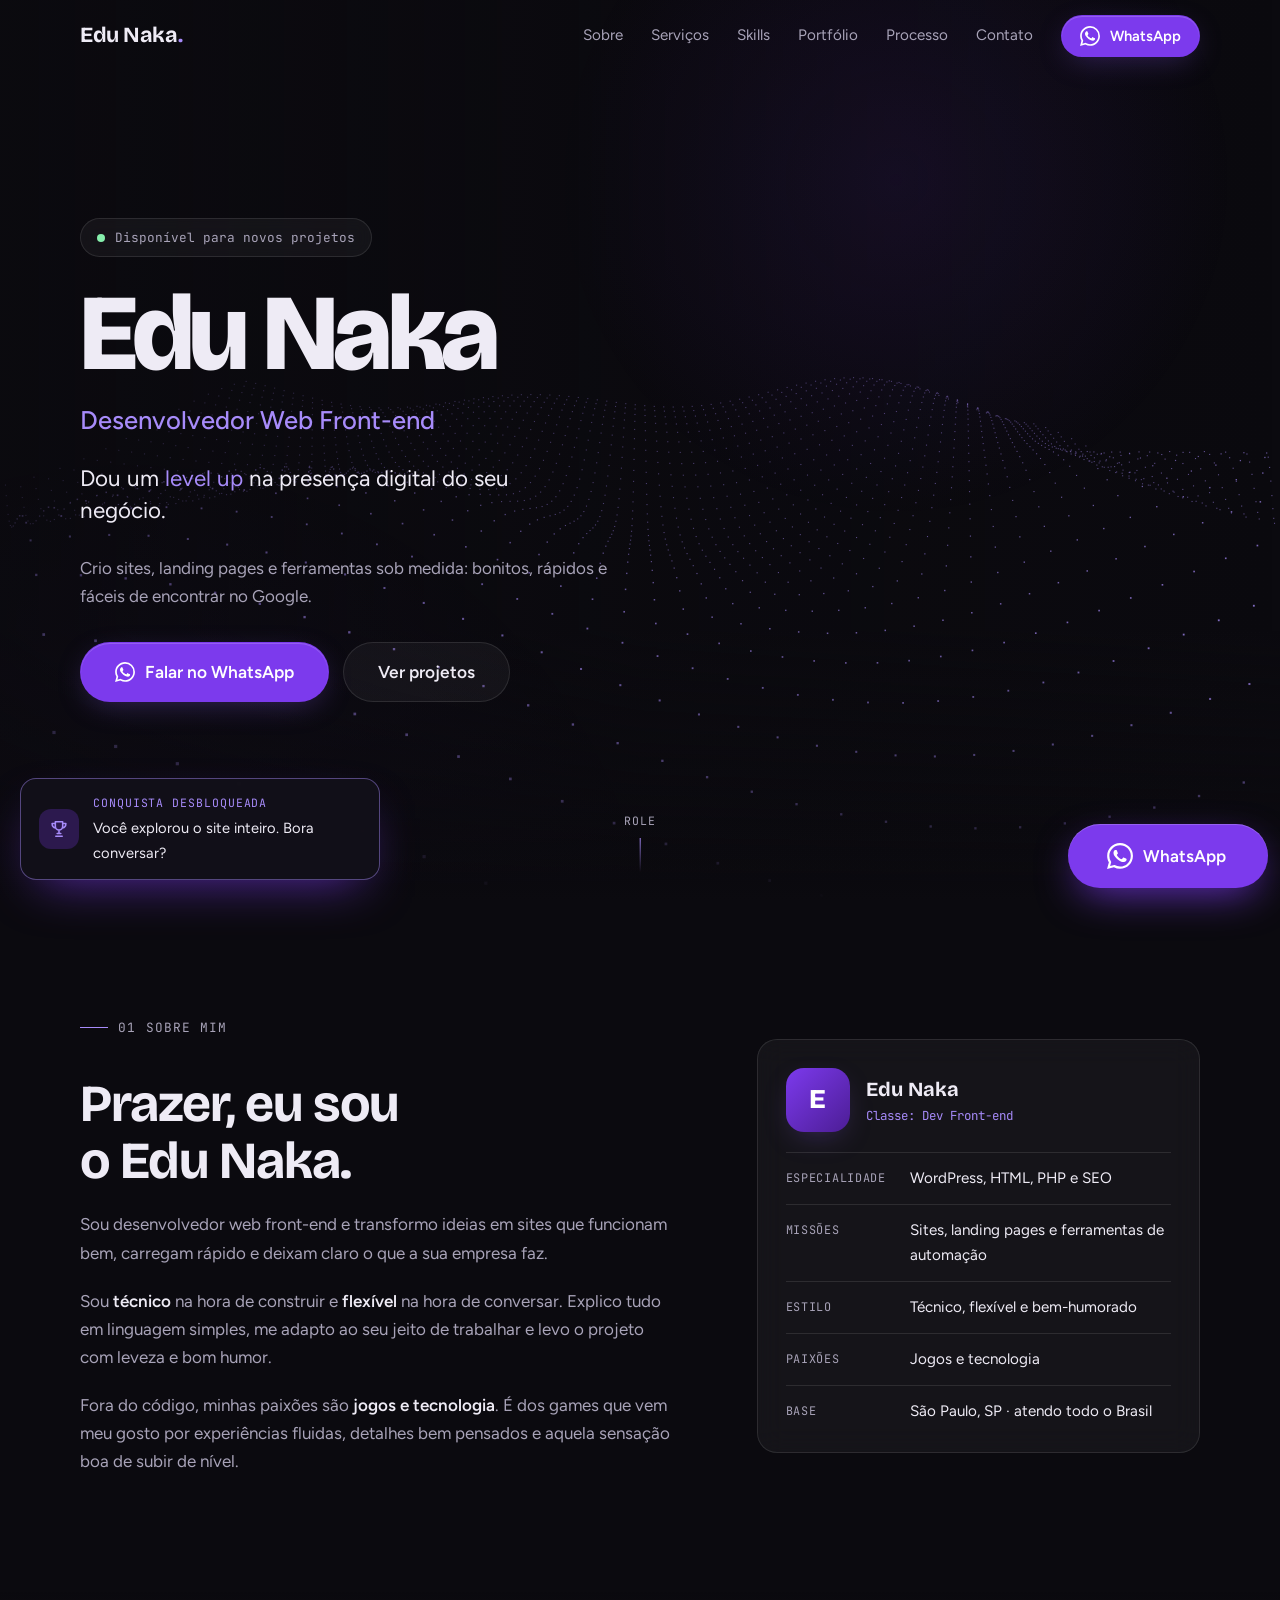
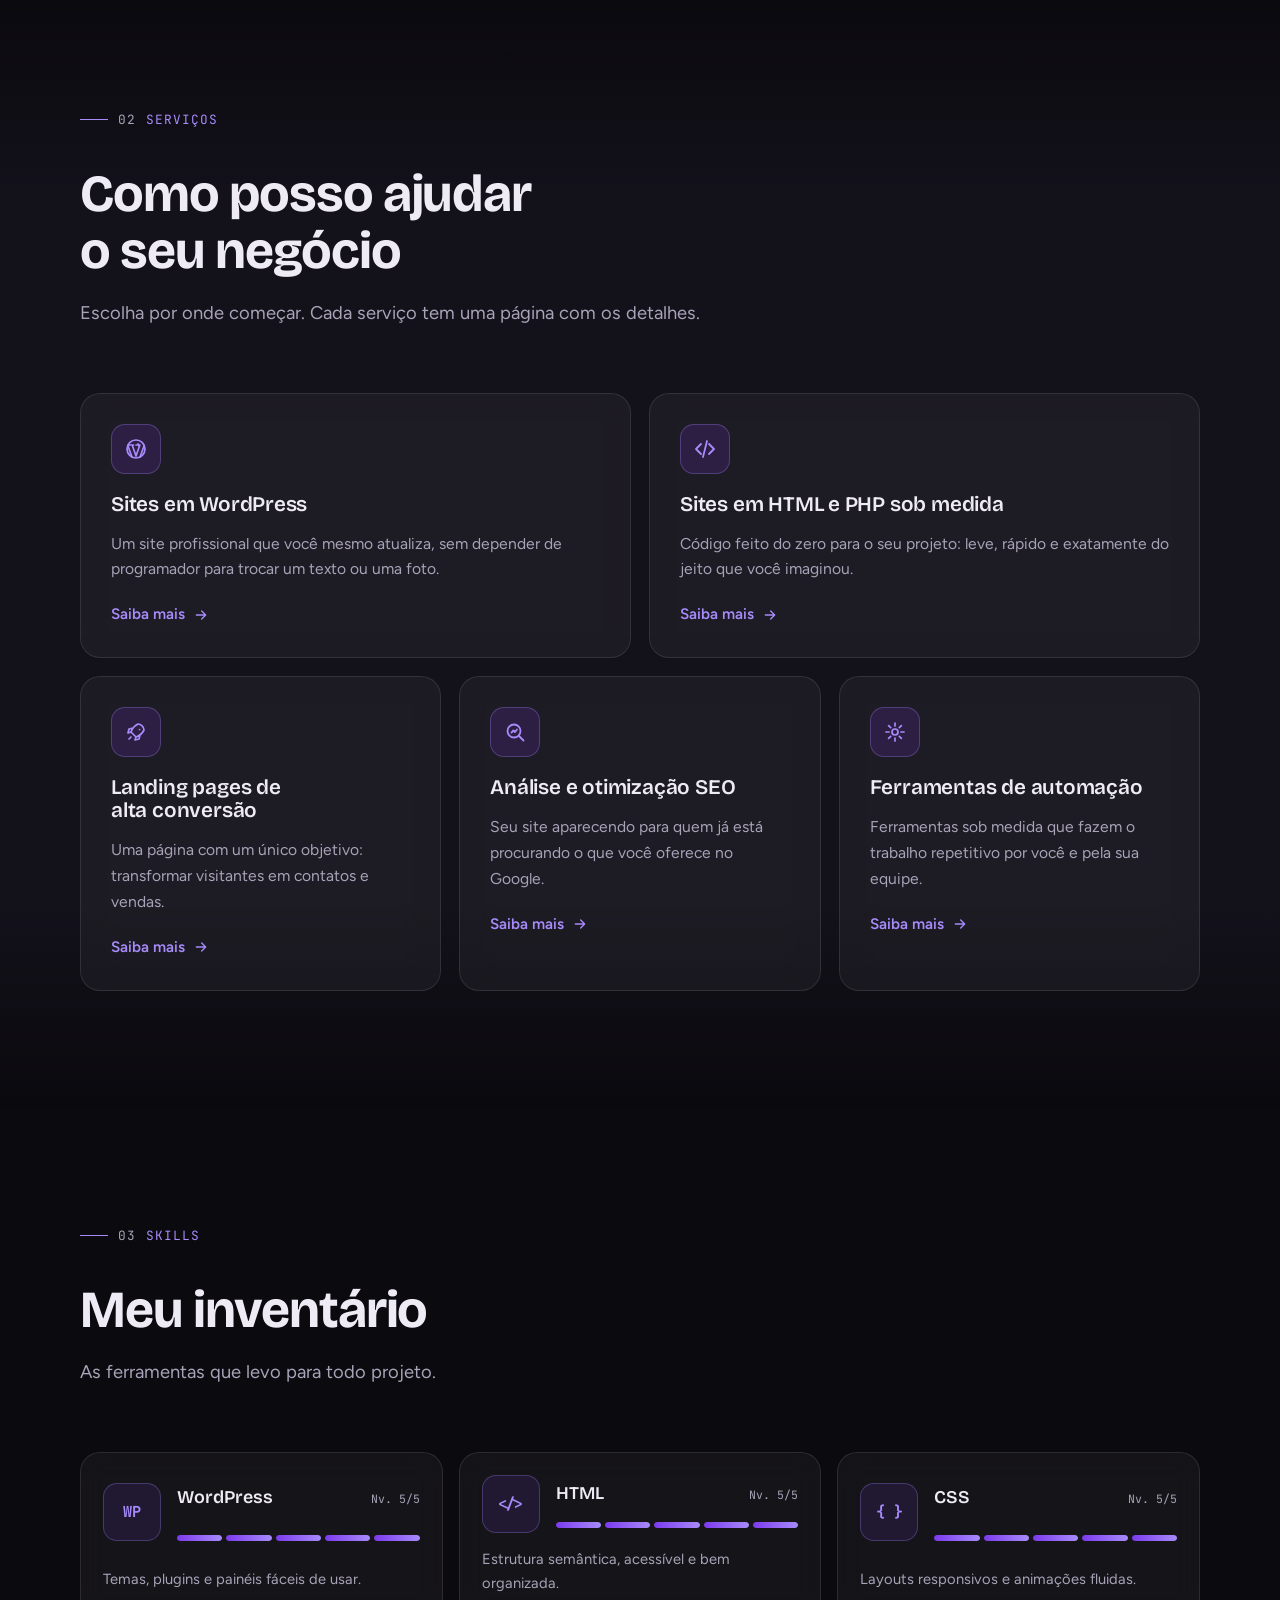
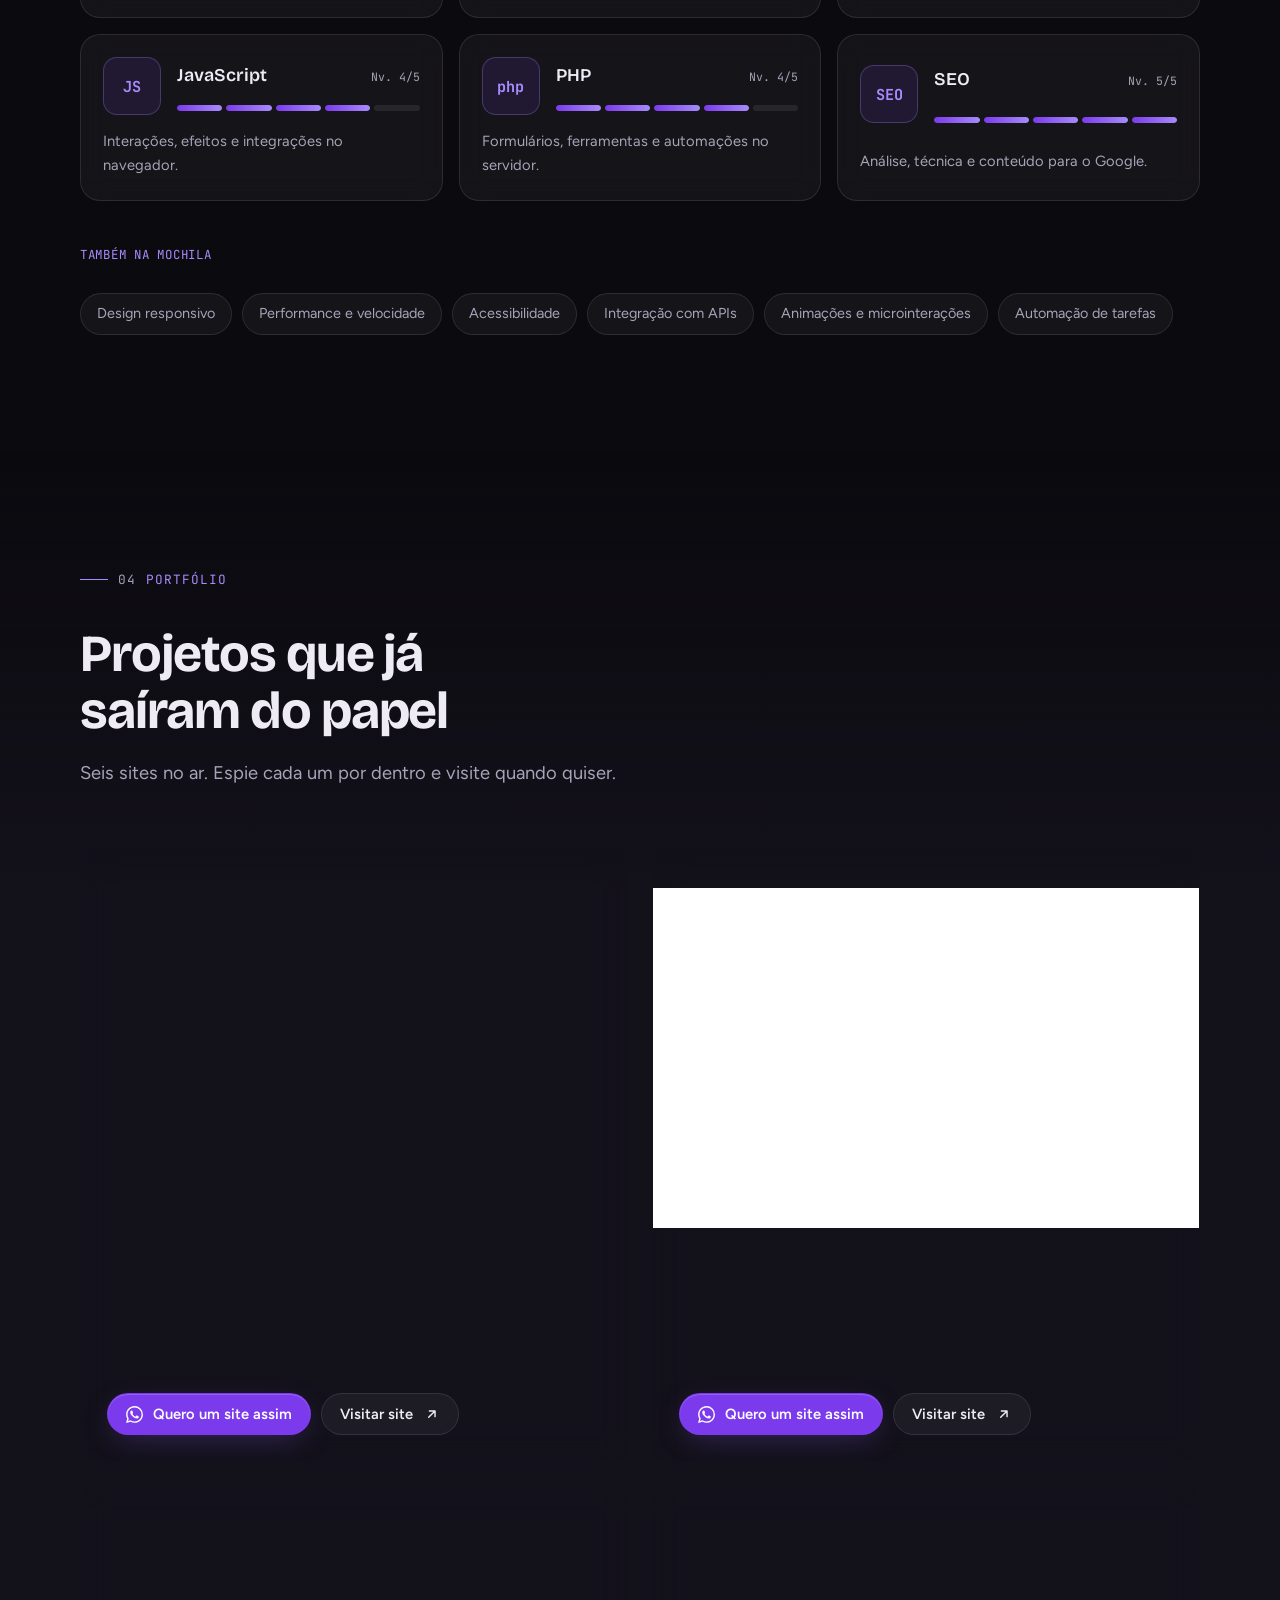
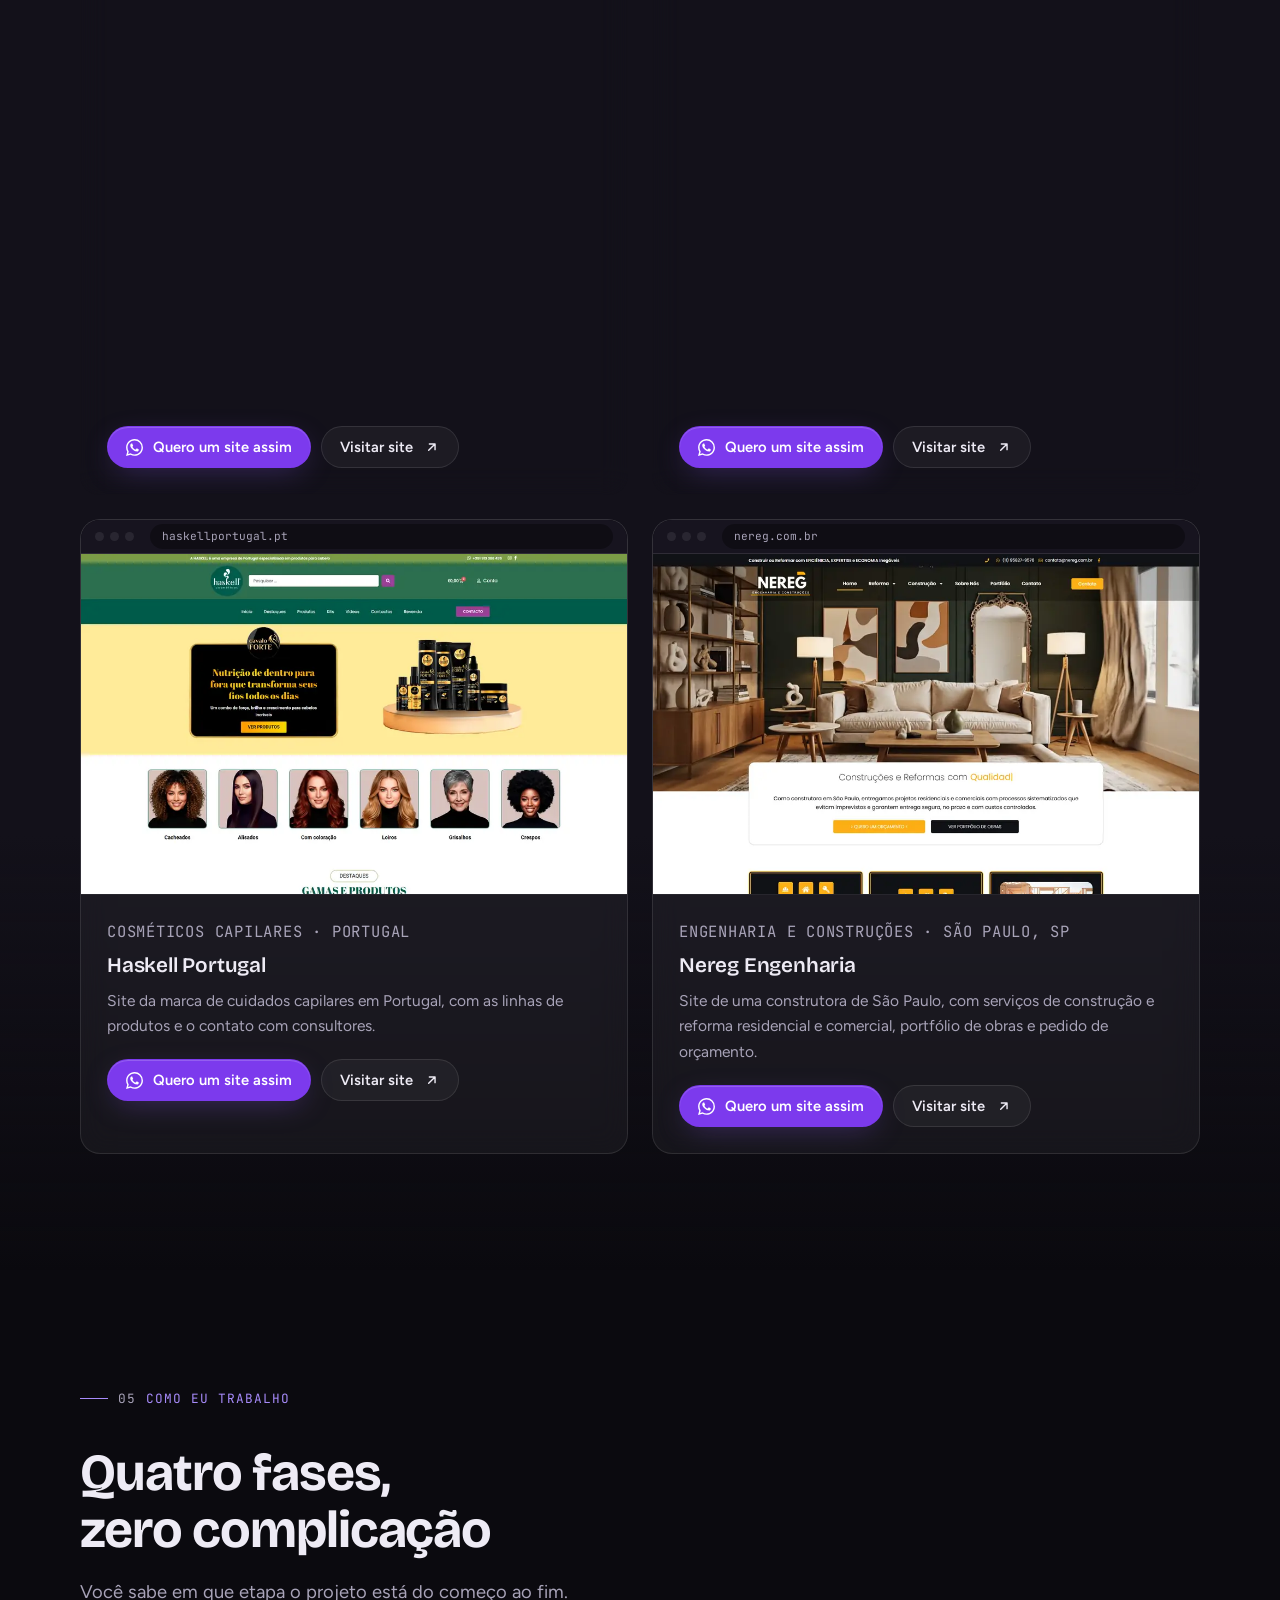
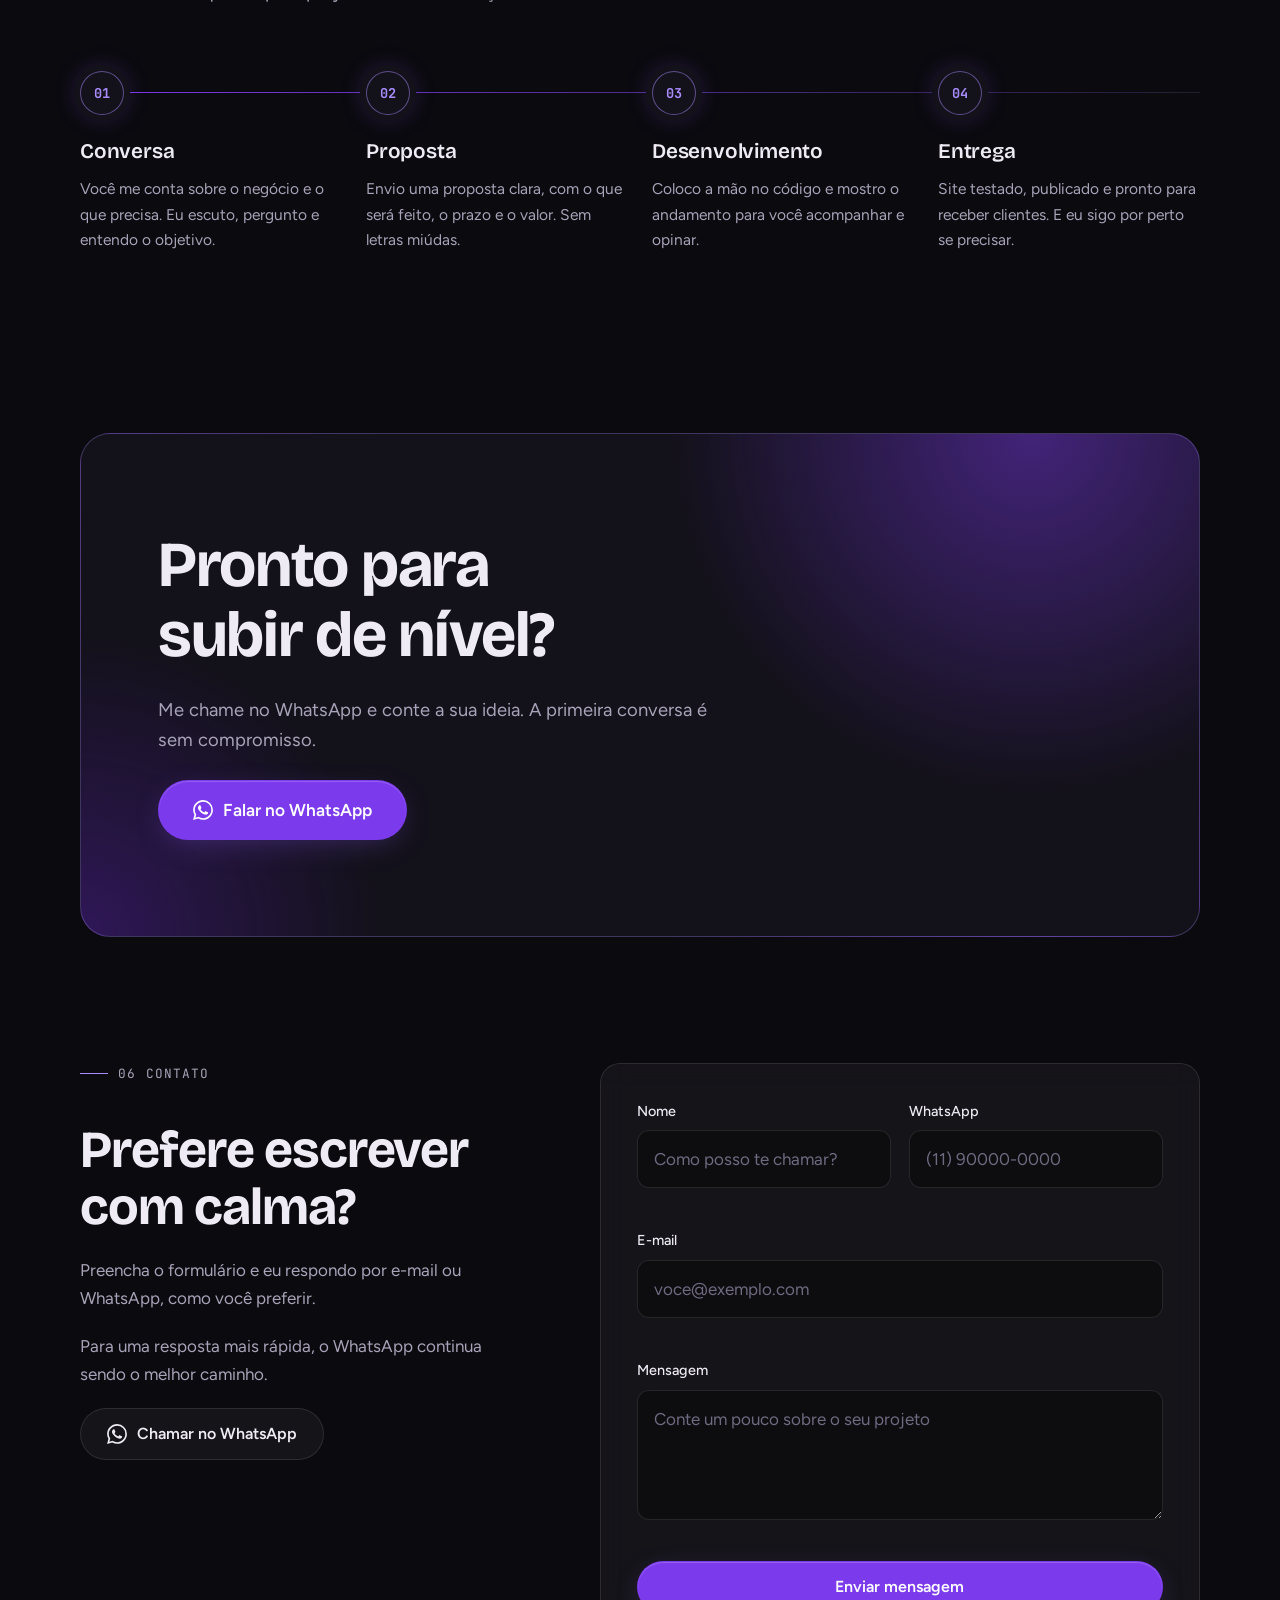
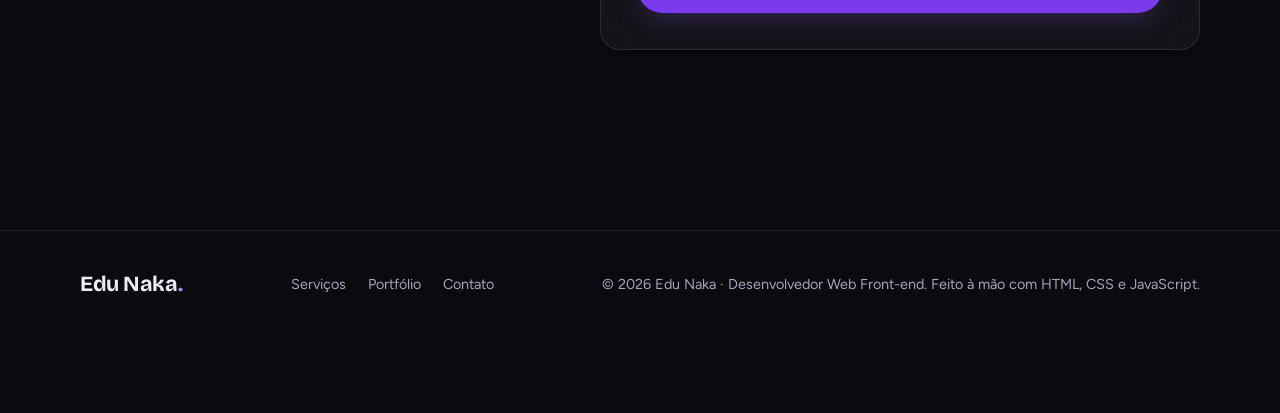
==== commit c94c4028: "Nome Edu Naka e conquista no topo da tela no mobile" ====
--- a/index.html
+++ b/index.html
@@ -3,16 +3,16 @@
 <head>
 <meta charset="utf-8">
 <meta name="viewport" content="width=device-width, initial-scale=1">
-<title>Nakashima | Desenvolvedor Web Front-end</title>
-<meta name="description" content="Nakashima, desenvolvedor web front-end. Sites em WordPress, HTML e PHP sob medida, landing pages, SEO e ferramentas de automação. Fale pelo WhatsApp.">
+<title>Edu Naka | Desenvolvedor Web Front-end</title>
+<meta name="description" content="Edu Naka, desenvolvedor web front-end. Sites em WordPress, HTML e PHP sob medida, landing pages, SEO e ferramentas de automação. Fale pelo WhatsApp.">
 <link rel="canonical" href="https://SEUDOMINIO.com.br/">
 <meta name="theme-color" content="#0b0a0f">
 
 <!-- Open Graph (TODO: trocar o domínio e criar a imagem assets/img/og-image.jpg, 1200x630) -->
 <meta property="og:type" content="website">
 <meta property="og:locale" content="pt_BR">
-<meta property="og:title" content="Nakashima | Desenvolvedor Web Front-end">
-<meta property="og:description" content="Nakashima, desenvolvedor web front-end. Sites em WordPress, HTML e PHP sob medida, landing pages, SEO e ferramentas de automação. Fale pelo WhatsApp.">
+<meta property="og:title" content="Edu Naka | Desenvolvedor Web Front-end">
+<meta property="og:description" content="Edu Naka, desenvolvedor web front-end. Sites em WordPress, HTML e PHP sob medida, landing pages, SEO e ferramentas de automação. Fale pelo WhatsApp.">
 <meta property="og:url" content="https://SEUDOMINIO.com.br/">
 <meta property="og:image" content="https://SEUDOMINIO.com.br/assets/img/og-image.jpg">
 <meta name="twitter:card" content="summary_large_image">
@@ -29,8 +29,8 @@
   "@graph": [
     {
       "@type": "Person",
-      "@id": "https://SEUDOMINIO.com.br/#nakashima",
-      "name": "Nakashima",
+      "@id": "https://SEUDOMINIO.com.br/#edunaka",
+      "name": "Edu Naka",
       "jobTitle": "Desenvolvedor Web Front-end",
       "url": "https://SEUDOMINIO.com.br/",
       "knowsAbout": [
@@ -46,11 +46,11 @@
     },
     {
       "@type": "ProfessionalService",
-      "name": "Nakashima · Desenvolvimento Web",
-      "description": "Nakashima, desenvolvedor web front-end. Sites em WordPress, HTML e PHP sob medida, landing pages, SEO e ferramentas de automação. Fale pelo WhatsApp.",
+      "name": "Edu Naka · Desenvolvimento Web",
+      "description": "Edu Naka, desenvolvedor web front-end. Sites em WordPress, HTML e PHP sob medida, landing pages, SEO e ferramentas de automação. Fale pelo WhatsApp.",
       "url": "https://SEUDOMINIO.com.br/",
       "founder": {
-        "@id": "https://SEUDOMINIO.com.br/#nakashima"
+        "@id": "https://SEUDOMINIO.com.br/#edunaka"
       },
       "areaServed": "BR",
       "telephone": "+55-11-94645-7048",
@@ -130,7 +130,7 @@
 
 <header class="site-header">
   <div class="wrap nav">
-    <a class="logo" href="index.html" aria-label="Nakashima, página inicial">Nakashima<i>.</i></a>
+    <a class="logo" href="index.html" aria-label="Edu Naka, página inicial">Edu Naka<i>.</i></a>
     <button class="nav__toggle" type="button" aria-expanded="false" aria-controls="menu" aria-label="Abrir menu"><span></span></button>
     <nav class="nav__links" id="menu" aria-label="Principal">
       <a href="index.html#sobre">Sobre</a>
@@ -152,7 +152,7 @@
     <div class="wrap">
       <div class="hero__content" data-parallax>
         <p class="status"><i aria-hidden="true"></i>Disponível para novos projetos</p>
-        <h1>Nakashima <small>Desenvolvedor Web Front-end</small></h1>
+        <h1>Edu Naka <small>Desenvolvedor Web Front-end</small></h1>
         <p class="hero__tagline">Dou um <span class="accent">level up</span> na presença digital do seu negócio.</p>
         <p class="hero__sub">Crio sites, landing pages e ferramentas sob medida: bonitos, rápidos e fáceis de encontrar no Google.</p>
         <div class="hero__actions">
@@ -169,18 +169,18 @@
     <div class="wrap about">
       <div class="about__text" data-reveal="left">
         <p class="eyebrow"><span>01</span> Sobre mim</p>
-        <h2>Prazer, eu sou o Nakashima.</h2>
+        <h2>Prazer, eu sou o Edu Naka.</h2>
         <p>Sou desenvolvedor web front-end e transformo ideias em sites que funcionam bem, carregam rápido e deixam claro o que a sua empresa faz.</p>
         <p>Sou <strong>técnico</strong> na hora de construir e <strong>flexível</strong> na hora de conversar. Explico tudo em linguagem simples, me adapto ao seu jeito de trabalhar e levo o projeto com leveza e bom humor.</p>
         <p>Fora do código, minhas paixões são <strong>jogos e tecnologia</strong>. É dos games que vem meu gosto por experiências fluidas, detalhes bem pensados e aquela sensação boa de subir de nível.</p>
       </div>
 
       <!-- Ficha de personagem -->
-      <aside class="sheet glass" data-reveal="right" aria-label="Resumo sobre o Nakashima">
+      <aside class="sheet glass" data-reveal="right" aria-label="Resumo sobre o Edu Naka">
         <div class="sheet__top">
           <div class="sheet__avatar" aria-hidden="true">E</div><!-- TODO: trocar por uma foto, se quiser -->
           <div>
-            <p class="sheet__name">Nakashima</p>
+            <p class="sheet__name">Edu Naka</p>
             <p class="sheet__class">Classe: Dev Front-end</p>
           </div>
         </div>
@@ -322,7 +322,7 @@
               <h3>Pet Shop Palmira</h3>
               <p>Site de um pet shop de bairro em Guarulhos, com produtos para vários tipos de animais, banho e tosa e contato direto pelo WhatsApp.</p>
               <div class="project__actions">
-                <a class="btn btn--primary btn--sm" data-wa data-wa-msg="Olá, Nakashima! Vim pelo seu portfólio e quero um site tipo: Pet Shop Palmira" href="https://wa.me/5511946457048"><svg aria-hidden="true"><use href="#i-wa"/></svg>Quero um site assim</a>
+                <a class="btn btn--primary btn--sm" data-wa data-wa-msg="Olá, Edu Naka! Vim pelo seu portfólio e quero um site tipo: Pet Shop Palmira" href="https://wa.me/5511946457048"><svg aria-hidden="true"><use href="#i-wa"/></svg>Quero um site assim</a>
                 <a class="btn btn--ghost btn--sm" href="https://petshoppalmira.com.br" target="_blank" rel="noopener">Visitar site <svg aria-hidden="true"><use href="#i-out"/></svg></a>
               </div>
             </div>
@@ -345,7 +345,7 @@
               <h3>Visani Acessórios</h3>
               <p>Vitrine de semijoias com anéis, brincos, colares e pulseiras, pensada para destacar cada peça e facilitar a compra pelo WhatsApp.</p>
               <div class="project__actions">
-                <a class="btn btn--primary btn--sm" data-wa data-wa-msg="Olá, Nakashima! Vim pelo seu portfólio e quero um site tipo: Visani Acessórios" href="https://wa.me/5511946457048"><svg aria-hidden="true"><use href="#i-wa"/></svg>Quero um site assim</a>
+                <a class="btn btn--primary btn--sm" data-wa data-wa-msg="Olá, Edu Naka! Vim pelo seu portfólio e quero um site tipo: Visani Acessórios" href="https://wa.me/5511946457048"><svg aria-hidden="true"><use href="#i-wa"/></svg>Quero um site assim</a>
                 <a class="btn btn--ghost btn--sm" href="https://www.visaniacessorios.com.br" target="_blank" rel="noopener">Visitar site <svg aria-hidden="true"><use href="#i-out"/></svg></a>
               </div>
             </div>
@@ -368,7 +368,7 @@
               <h3>Tec Rental</h3>
               <p>Site de uma locadora de plataformas elevatórias, com os equipamentos disponíveis, manutenção e treinamento de operadores.</p>
               <div class="project__actions">
-                <a class="btn btn--primary btn--sm" data-wa data-wa-msg="Olá, Nakashima! Vim pelo seu portfólio e quero um site tipo: Tec Rental" href="https://wa.me/5511946457048"><svg aria-hidden="true"><use href="#i-wa"/></svg>Quero um site assim</a>
+                <a class="btn btn--primary btn--sm" data-wa data-wa-msg="Olá, Edu Naka! Vim pelo seu portfólio e quero um site tipo: Tec Rental" href="https://wa.me/5511946457048"><svg aria-hidden="true"><use href="#i-wa"/></svg>Quero um site assim</a>
                 <a class="btn btn--ghost btn--sm" href="https://tecrentalplataformas.com.br" target="_blank" rel="noopener">Visitar site <svg aria-hidden="true"><use href="#i-out"/></svg></a>
               </div>
             </div>
@@ -391,7 +391,7 @@
               <h3>Empretec Soluções</h3>
               <p>Site institucional de uma empresa de reformas e obras comerciais, industriais e corporativas, com portfólio de projetos entregues.</p>
               <div class="project__actions">
-                <a class="btn btn--primary btn--sm" data-wa data-wa-msg="Olá, Nakashima! Vim pelo seu portfólio e quero um site tipo: Empretec Soluções" href="https://wa.me/5511946457048"><svg aria-hidden="true"><use href="#i-wa"/></svg>Quero um site assim</a>
+                <a class="btn btn--primary btn--sm" data-wa data-wa-msg="Olá, Edu Naka! Vim pelo seu portfólio e quero um site tipo: Empretec Soluções" href="https://wa.me/5511946457048"><svg aria-hidden="true"><use href="#i-wa"/></svg>Quero um site assim</a>
                 <a class="btn btn--ghost btn--sm" href="https://empretecsolucoes.com.br" target="_blank" rel="noopener">Visitar site <svg aria-hidden="true"><use href="#i-out"/></svg></a>
               </div>
             </div>
@@ -414,7 +414,7 @@
               <h3>Haskell Portugal</h3>
               <p>Site da marca de cuidados capilares em Portugal, com as linhas de produtos e o contato com consultores.</p>
               <div class="project__actions">
-                <a class="btn btn--primary btn--sm" data-wa data-wa-msg="Olá, Nakashima! Vim pelo seu portfólio e quero um site tipo: Haskell Portugal" href="https://wa.me/5511946457048"><svg aria-hidden="true"><use href="#i-wa"/></svg>Quero um site assim</a>
+                <a class="btn btn--primary btn--sm" data-wa data-wa-msg="Olá, Edu Naka! Vim pelo seu portfólio e quero um site tipo: Haskell Portugal" href="https://wa.me/5511946457048"><svg aria-hidden="true"><use href="#i-wa"/></svg>Quero um site assim</a>
                 <a class="btn btn--ghost btn--sm" href="https://haskellportugal.pt" target="_blank" rel="noopener">Visitar site <svg aria-hidden="true"><use href="#i-out"/></svg></a>
               </div>
             </div>
@@ -437,7 +437,7 @@
               <h3>Nereg Engenharia</h3>
               <p>Site de uma construtora de São Paulo, com serviços de construção e reforma residencial e comercial, portfólio de obras e pedido de orçamento.</p>
               <div class="project__actions">
-                <a class="btn btn--primary btn--sm" data-wa data-wa-msg="Olá, Nakashima! Vim pelo seu portfólio e quero um site tipo: Nereg Engenharia" href="https://wa.me/5511946457048"><svg aria-hidden="true"><use href="#i-wa"/></svg>Quero um site assim</a>
+                <a class="btn btn--primary btn--sm" data-wa data-wa-msg="Olá, Edu Naka! Vim pelo seu portfólio e quero um site tipo: Nereg Engenharia" href="https://wa.me/5511946457048"><svg aria-hidden="true"><use href="#i-wa"/></svg>Quero um site assim</a>
                 <a class="btn btn--ghost btn--sm" href="https://www.nereg.com.br" target="_blank" rel="noopener">Visitar site <svg aria-hidden="true"><use href="#i-out"/></svg></a>
               </div>
             </div>
@@ -544,18 +544,18 @@
 
 <footer class="site-footer">
   <div class="wrap">
-    <a class="logo" href="index.html" aria-label="Nakashima, página inicial">Nakashima<i>.</i></a>
+    <a class="logo" href="index.html" aria-label="Edu Naka, página inicial">Edu Naka<i>.</i></a>
     <nav aria-label="Rodapé">
       <a href="index.html#servicos">Serviços</a>
       <a href="index.html#portfolio">Portfólio</a>
       <a href="index.html#contato">Contato</a>
     </nav>
-    <p>© <span data-year>2026</span> Nakashima · Desenvolvedor Web Front-end. Feito à mão com HTML, CSS e JavaScript.</p>
+    <p>© <span data-year>2026</span> Edu Naka · Desenvolvedor Web Front-end. Feito à mão com HTML, CSS e JavaScript.</p>
   </div>
 </footer>
 
 <!-- Botão flutuante de WhatsApp (presente em todas as páginas) -->
-<a class="wa-float" data-wa href="https://wa.me/5511946457048" aria-label="Falar com o Nakashima no WhatsApp">
+<a class="wa-float" data-wa href="https://wa.me/5511946457048" aria-label="Falar com o Edu Naka no WhatsApp">
   <svg aria-hidden="true"><use href="#i-wa"/></svg><span>WhatsApp</span>
 </a>
 
--- a/assets/css/style.css
+++ b/assets/css/style.css
@@ -1,5 +1,5 @@
 /* ==========================================================================
-   Nakashima · Portfólio — folha de estilos única (home + páginas de serviço)
+   Edu Naka · Portfólio — folha de estilos única (home + páginas de serviço)
    Índice:
    1. Tokens   2. Base   3. Utilitários   4. Botões   5. Header
    6. Hero     7. Sobre  8. Serviços      9. Skills   10. Portfólio
@@ -618,3 +618,21 @@
 
 /* Selo oculto */
 .nl-badge { display: none !important; }
+
+/* Botão do WhatsApp cobre o selo do Netlify (desktop e mobile) */
+.wa-float { right: 12px !important; bottom: 12px !important; min-width: 200px; height: 64px; justify-content: center; }
+@media (max-width: 560px) {
+  .wa-float { width: auto !important; min-width: 200px; padding: 0 22px 0 18px !important; }
+  .wa-float span { display: inline !important; }
+}
+.nl-badge, [class*="nl-badge"], [id*="nl-badge"], netlify-badge { display: none !important; visibility: hidden !important; }
+
+/* Conquista no mobile: aparece no topo, como notificação */
+@media (max-width: 560px) {
+  .toast {
+    top: max(12px, env(safe-area-inset-top)); bottom: auto; left: 12px; right: 12px;
+    max-width: none; z-index: 2147483647;
+    transform: translateY(-120%);
+  }
+  .toast.is-on { transform: none; }
+}
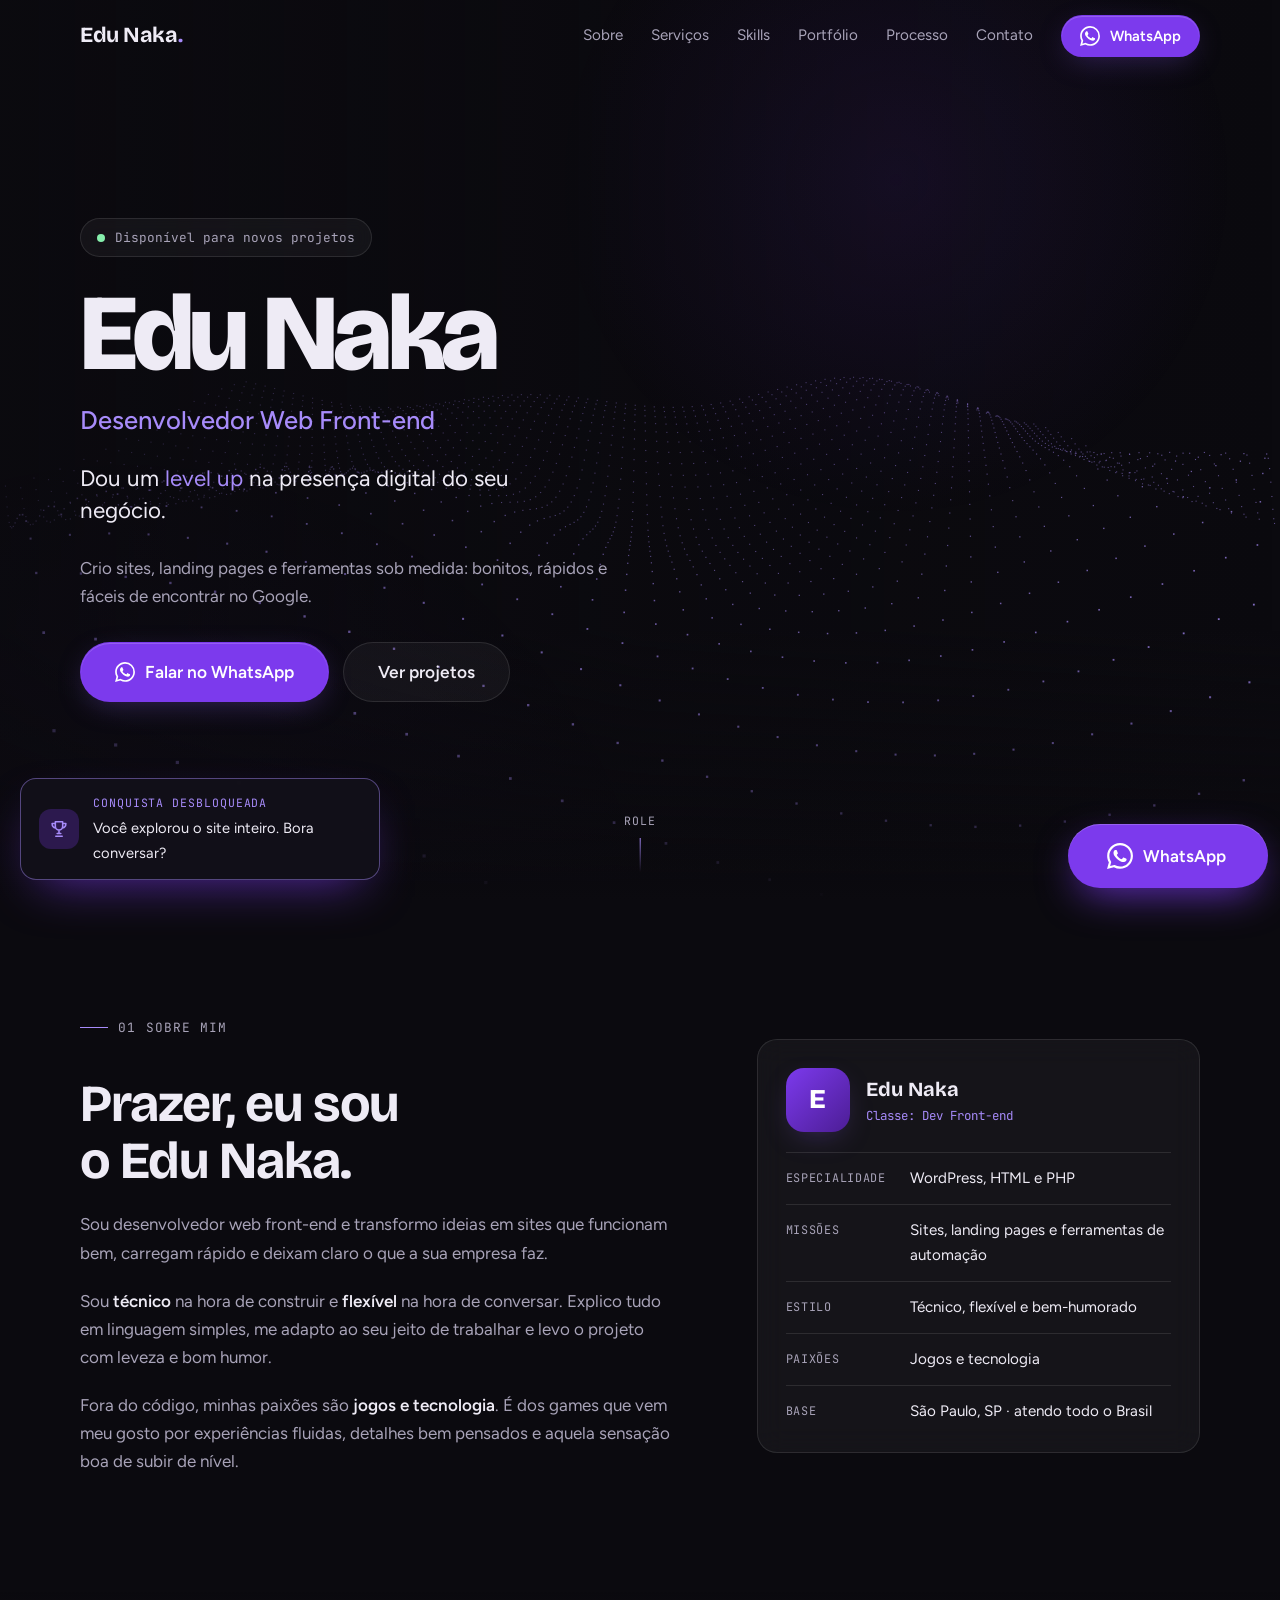
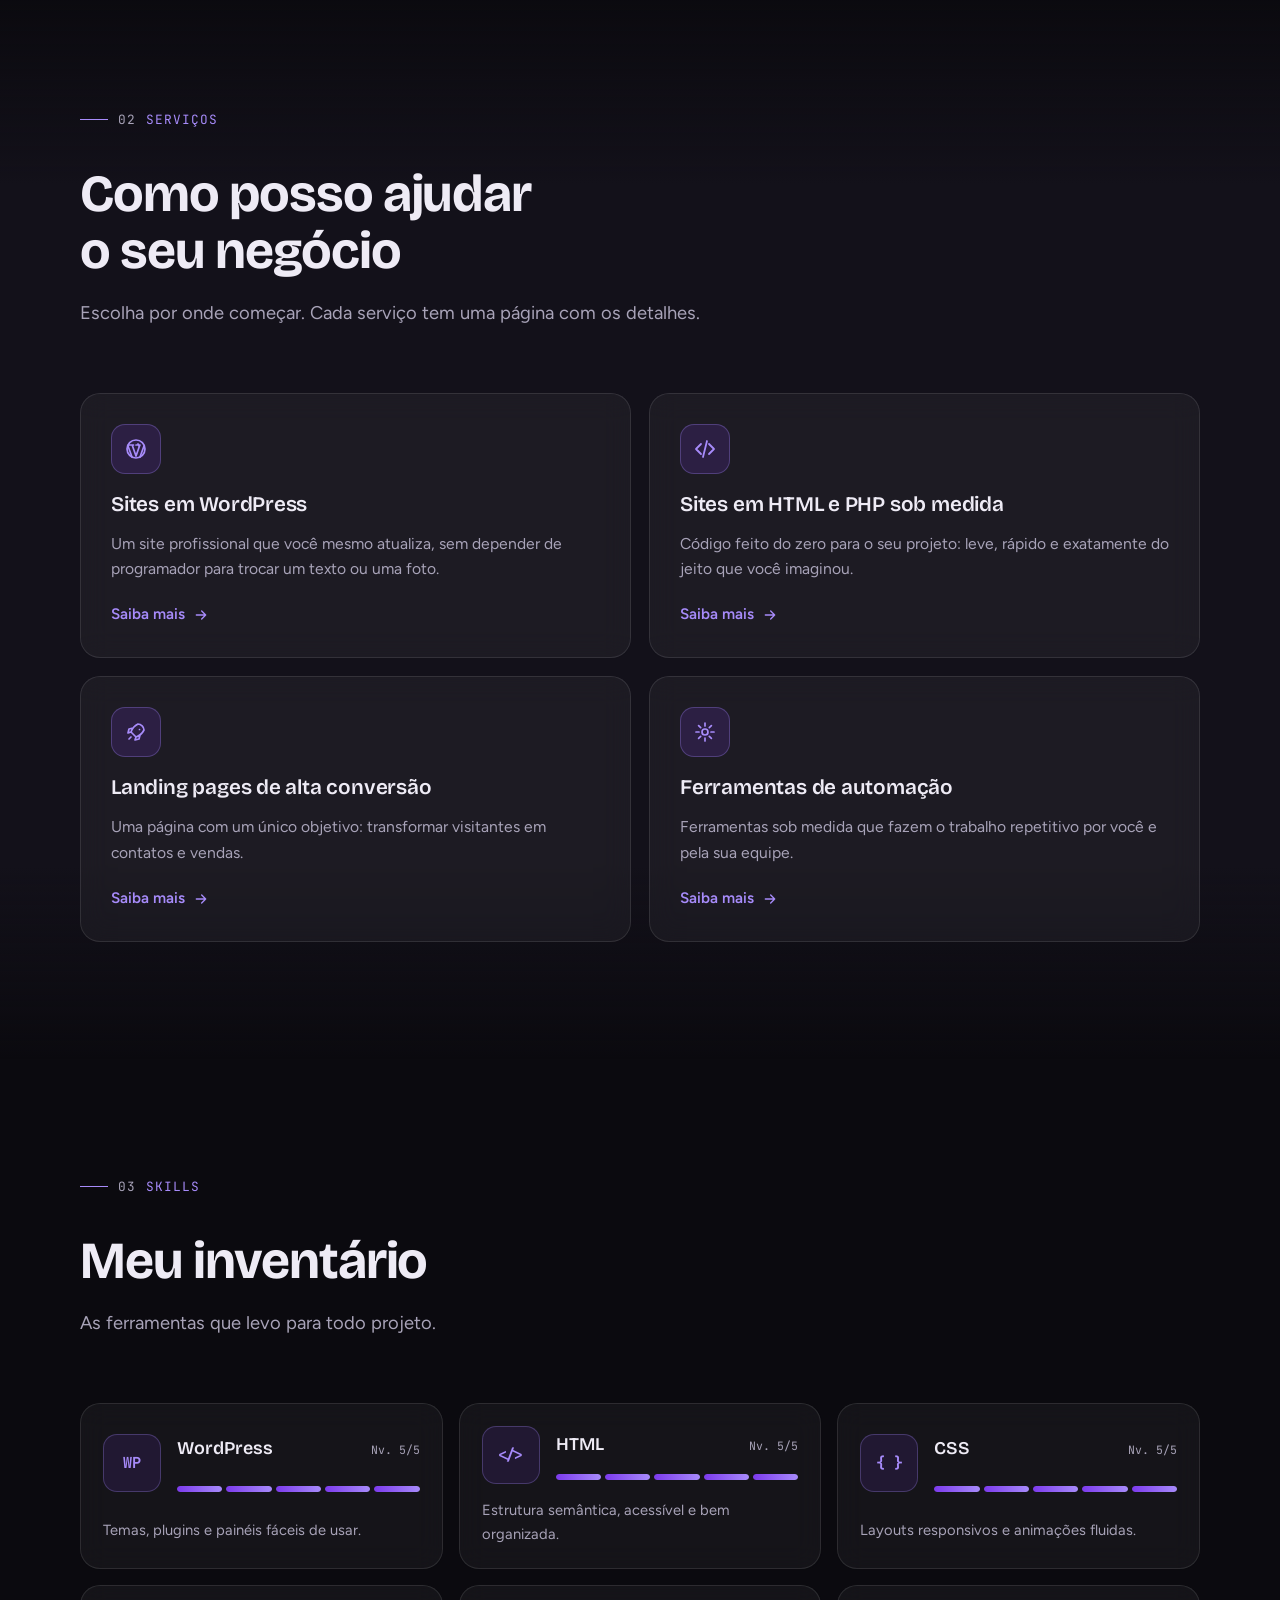
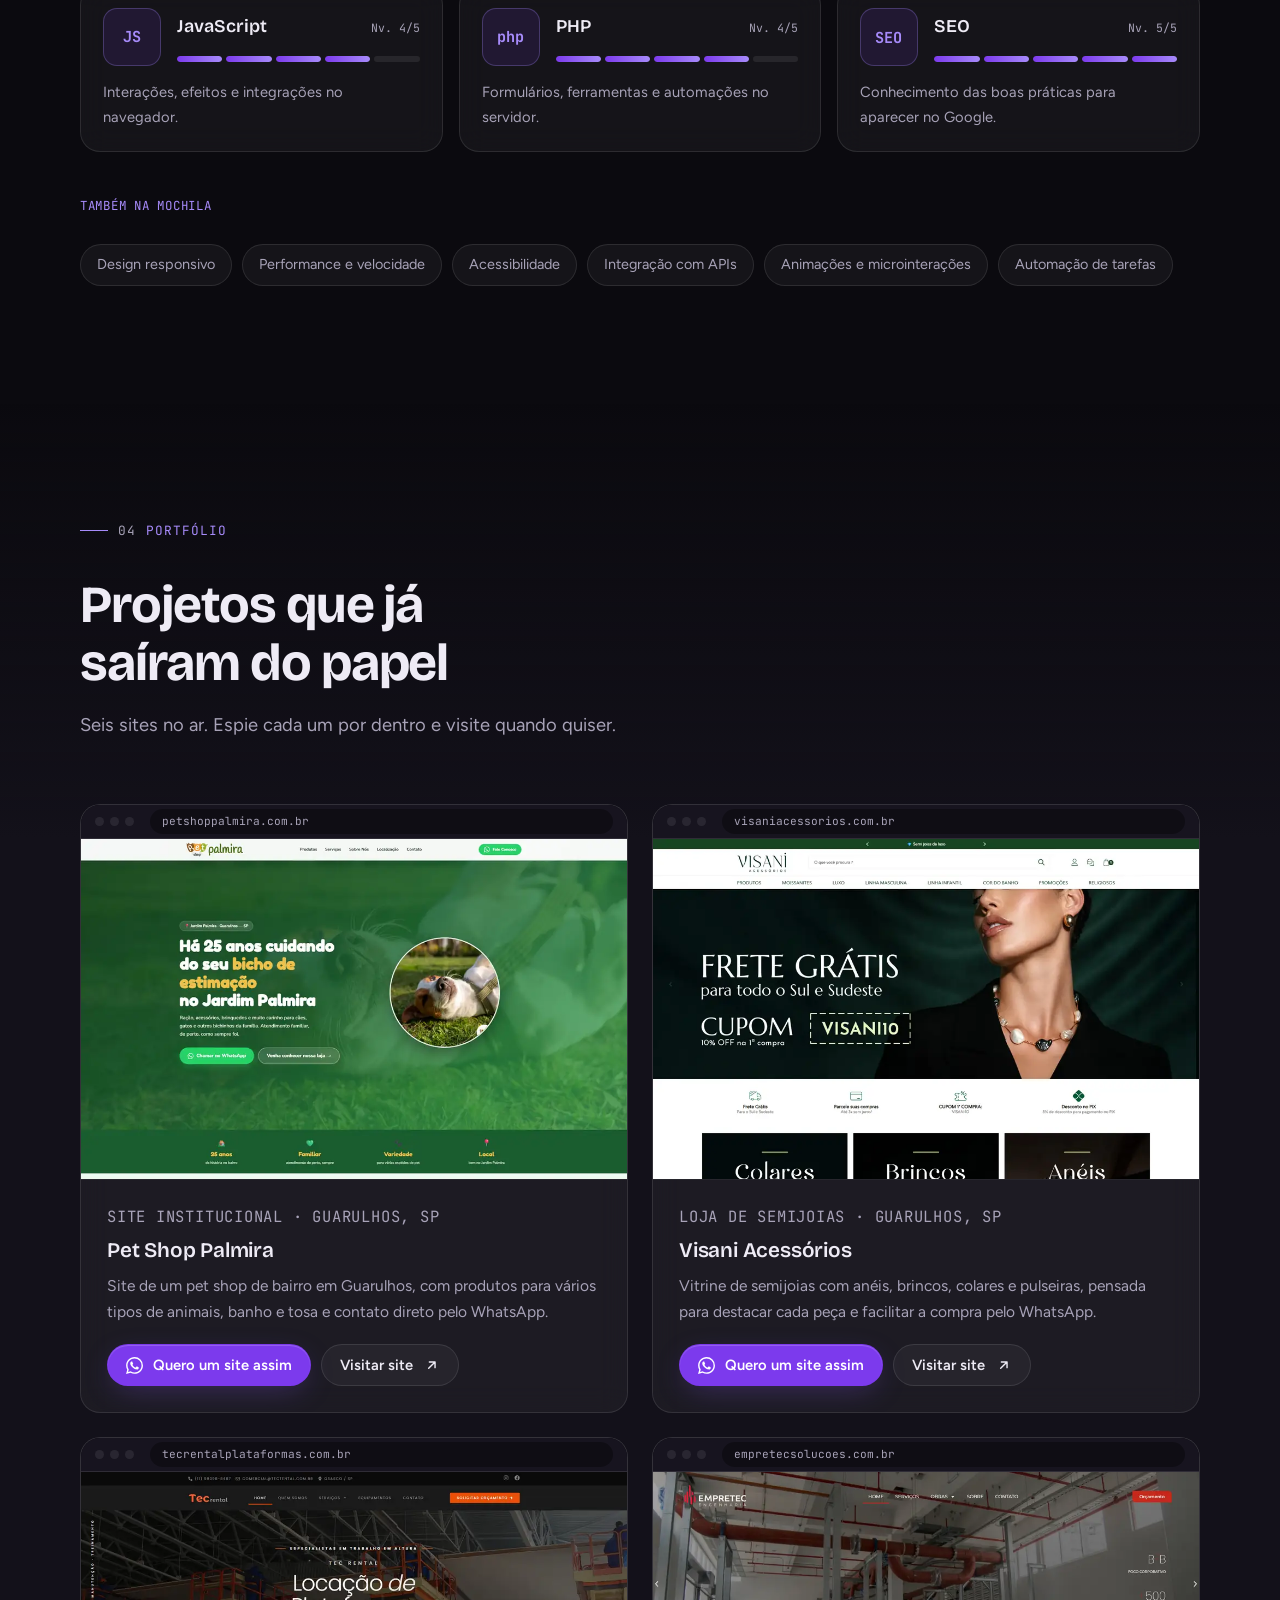
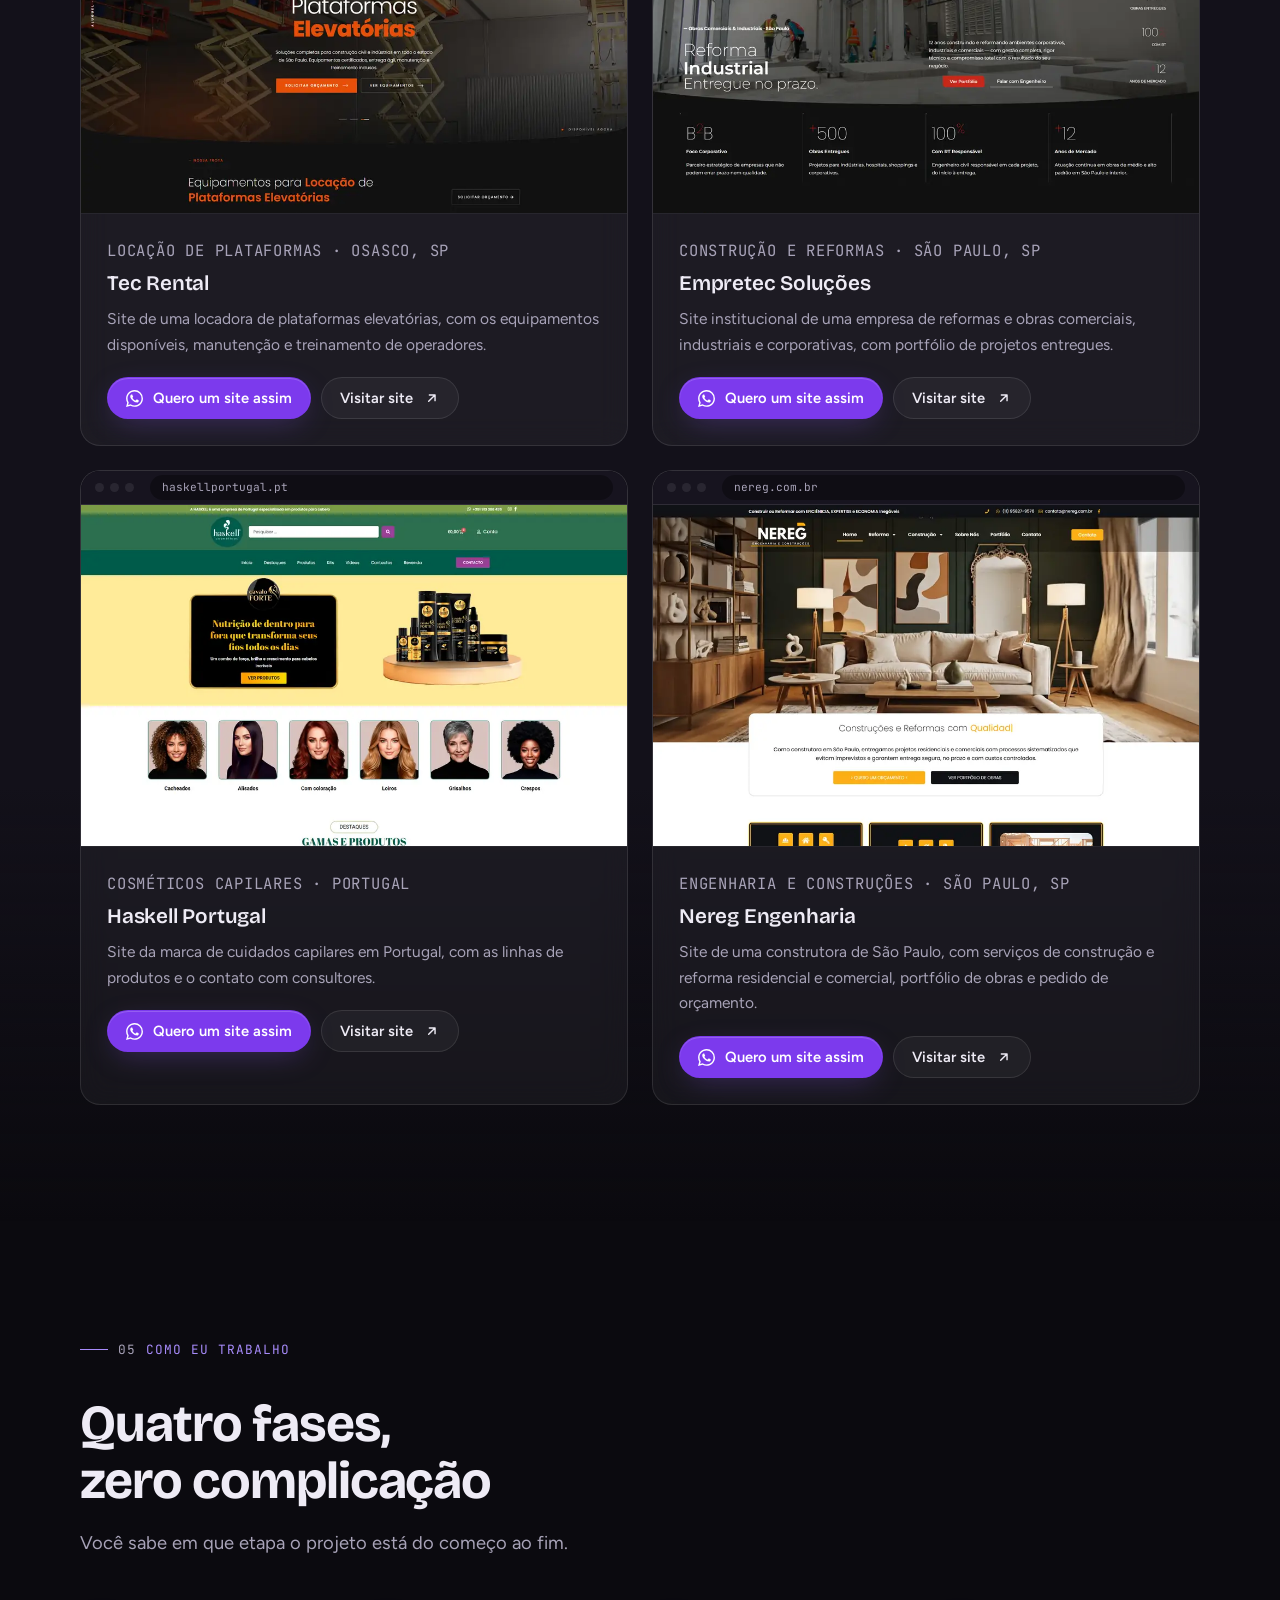
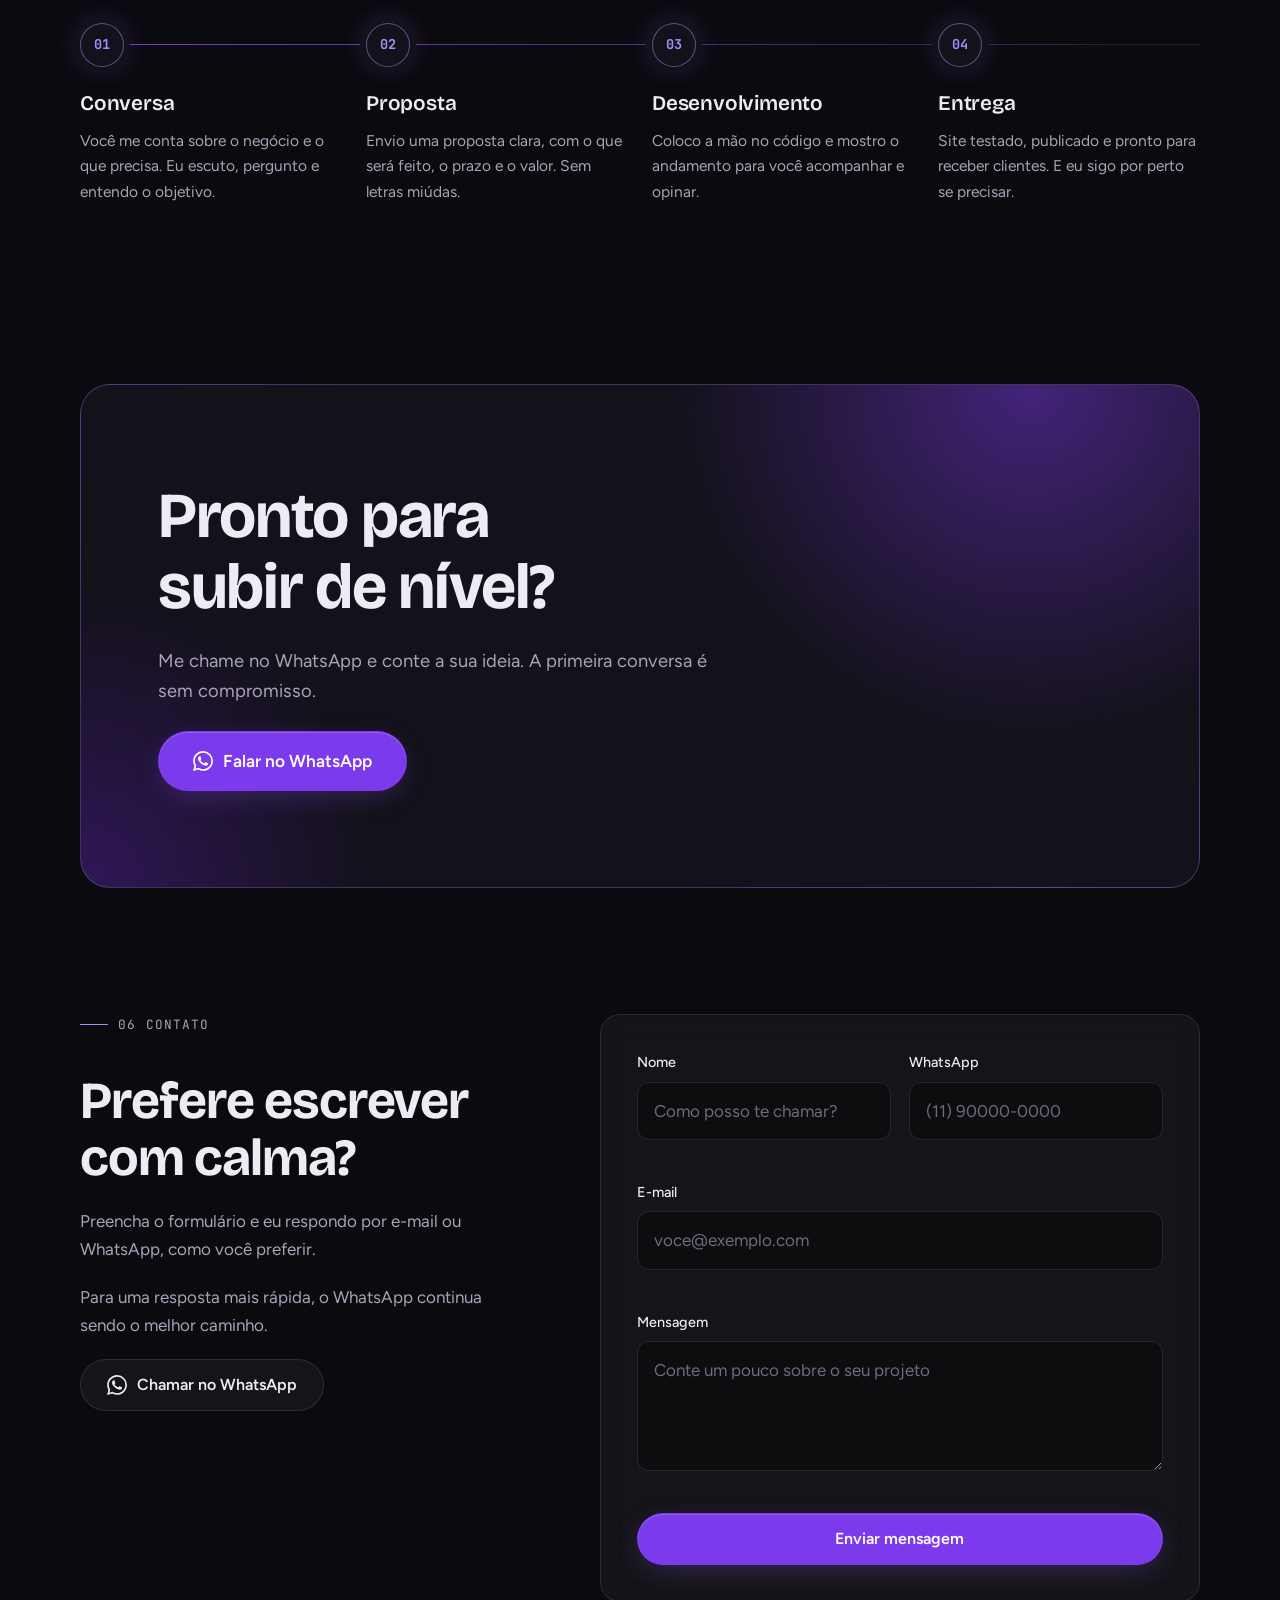
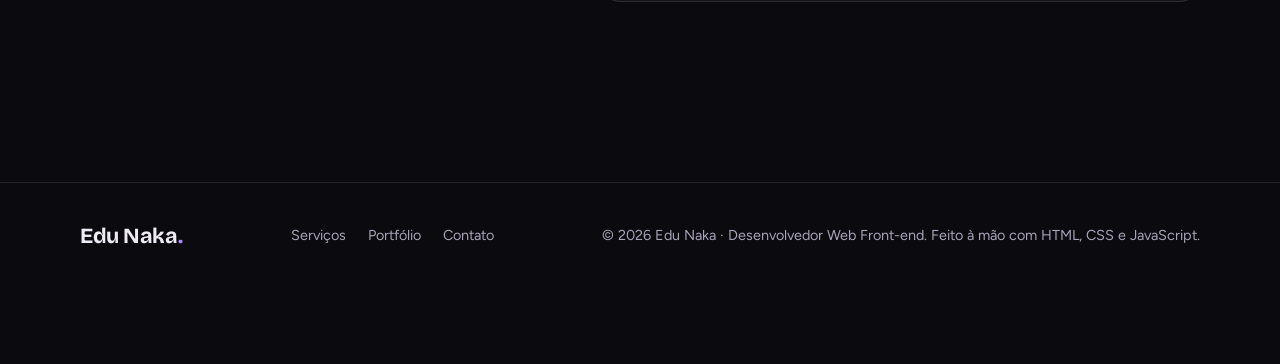
==== commit 662f9af4: "Remove serviço de SEO e esconde botão Rolar site após o clique" ====
--- a/index.html
+++ b/index.html
@@ -4,7 +4,7 @@
 <meta charset="utf-8">
 <meta name="viewport" content="width=device-width, initial-scale=1">
 <title>Edu Naka | Desenvolvedor Web Front-end</title>
-<meta name="description" content="Edu Naka, desenvolvedor web front-end. Sites em WordPress, HTML e PHP sob medida, landing pages, SEO e ferramentas de automação. Fale pelo WhatsApp.">
+<meta name="description" content="Edu Naka, desenvolvedor web front-end. Sites em WordPress, HTML e PHP sob medida, landing pages e ferramentas de automação. Fale pelo WhatsApp.">
 <link rel="canonical" href="https://SEUDOMINIO.com.br/">
 <meta name="theme-color" content="#0b0a0f">
 
@@ -12,7 +12,7 @@
 <meta property="og:type" content="website">
 <meta property="og:locale" content="pt_BR">
 <meta property="og:title" content="Edu Naka | Desenvolvedor Web Front-end">
-<meta property="og:description" content="Edu Naka, desenvolvedor web front-end. Sites em WordPress, HTML e PHP sob medida, landing pages, SEO e ferramentas de automação. Fale pelo WhatsApp.">
+<meta property="og:description" content="Edu Naka, desenvolvedor web front-end. Sites em WordPress, HTML e PHP sob medida, landing pages e ferramentas de automação. Fale pelo WhatsApp.">
 <meta property="og:url" content="https://SEUDOMINIO.com.br/">
 <meta property="og:image" content="https://SEUDOMINIO.com.br/assets/img/og-image.jpg">
 <meta name="twitter:card" content="summary_large_image">
@@ -47,7 +47,7 @@
     {
       "@type": "ProfessionalService",
       "name": "Edu Naka · Desenvolvimento Web",
-      "description": "Edu Naka, desenvolvedor web front-end. Sites em WordPress, HTML e PHP sob medida, landing pages, SEO e ferramentas de automação. Fale pelo WhatsApp.",
+      "description": "Edu Naka, desenvolvedor web front-end. Sites em WordPress, HTML e PHP sob medida, landing pages e ferramentas de automação. Fale pelo WhatsApp.",
       "url": "https://SEUDOMINIO.com.br/",
       "founder": {
         "@id": "https://SEUDOMINIO.com.br/#edunaka"
@@ -92,14 +92,6 @@
             "@type": "Offer",
             "itemOffered": {
               "@type": "Service",
-              "name": "Análise e otimização SEO",
-              "url": "https://SEUDOMINIO.com.br/servicos/seo.html"
-            }
-          },
-          {
-            "@type": "Offer",
-            "itemOffered": {
-              "@type": "Service",
               "name": "Ferramentas de automação",
               "url": "https://SEUDOMINIO.com.br/servicos/automacao.html"
             }
@@ -185,7 +177,7 @@
           </div>
         </div>
         <dl>
-          <div><dt>Especialidade</dt><dd>WordPress, HTML, PHP e SEO</dd></div>
+          <div><dt>Especialidade</dt><dd>WordPress, HTML e PHP</dd></div>
           <div><dt>Missões</dt><dd>Sites, landing pages e ferramentas de automação</dd></div>
           <div><dt>Estilo</dt><dd>Técnico, flexível e bem-humorado</dd></div>
           <div><dt>Paixões</dt><dd>Jogos e tecnologia</dd></div>
@@ -223,12 +215,6 @@
         <a class="link-more stretched" href="servicos/landing-pages.html" aria-label="Saiba mais sobre Landing pages de alta conversão">Saiba mais <svg aria-hidden="true"><use href="#i-arrow"/></svg></a>
       </article>
       <article class="service glass" data-reveal style="--delay:0.21s">
-        <div class="service__icon"><svg aria-hidden="true"><use href="#i-search"/></svg></div>
-        <h3>Análise e otimização SEO</h3>
-        <p>Seu site aparecendo para quem já está procurando o que você oferece no Google.</p>
-        <a class="link-more stretched" href="servicos/seo.html" aria-label="Saiba mais sobre Análise e otimização SEO">Saiba mais <svg aria-hidden="true"><use href="#i-arrow"/></svg></a>
-      </article>
-      <article class="service glass" data-reveal style="--delay:0.28s">
         <div class="service__icon"><svg aria-hidden="true"><use href="#i-gear"/></svg></div>
         <h3>Ferramentas de automação</h3>
         <p>Ferramentas sob medida que fazem o trabalho repetitivo por você e pela sua equipe.</p>
@@ -281,7 +267,7 @@
         <div class="slot__glyph" aria-hidden="true">SEO</div>
         <div class="slot__name">SEO <span>Nv. 5/5</span></div>
         <div class="slot__bar" role="img" aria-label="Nível 5 de 5"><i></i><i></i><i></i><i></i><i></i></div>
-        <p class="slot__desc">Análise, técnica e conteúdo para o Google.</p>
+        <p class="slot__desc">Conhecimento das boas práticas para aparecer no Google.</p>
       </li>
       </ul>
       <p class="perks__label" data-reveal>Também na mochila</p>
--- a/assets/css/style.css
+++ b/assets/css/style.css
@@ -300,7 +300,7 @@
 /* 8. SERVIÇOS ------------------------------------------------------------- */
 .services { display: grid; grid-template-columns: repeat(6, 1fr); gap: 18px; }
 .service { grid-column: span 2; padding: 30px; display: grid; gap: 14px; align-content: start; transition: transform 0.45s var(--ease), border-color 0.3s; }
-.service:nth-child(-n + 2) { grid-column: span 3; }
+.service, .service:nth-child(-n + 2) { grid-column: span 3; } /* 4 serviços: grade 2x2 */
 .service:hover { transform: translateY(-5px); border-color: rgba(167, 139, 250, 0.45); }
 .service__icon {
   width: 50px; height: 50px; border-radius: 14px; display: grid; place-items: center;
@@ -312,7 +312,7 @@
 .service a.stretched::after { content: ""; position: absolute; inset: 0; } /* card inteiro clicável */
 .service .link-more { margin-top: 6px; }
 
-@media (max-width: 900px) { .service, .service:nth-child(-n + 2) { grid-column: span 3; } .service:last-child { grid-column: span 6; } }
+@media (max-width: 900px) { .service, .service:nth-child(-n + 2) { grid-column: span 3; } }
 @media (max-width: 600px) { .service, .service:nth-child(-n + 2), .service:last-child { grid-column: span 6; } }
 
 /* 9. SKILLS (inventário) --------------------------------------------------- */
@@ -636,3 +636,23 @@
   }
   .toast.is-on { transform: none; }
 }
+
+/* Mobile: botão para rolar a prévia do site (no desktop isso acontece no hover) */
+.project__inner { position: relative; }
+.project__scroll { display: none; }
+@media (hover: none) {
+  .project__scroll {
+    position: absolute; right: 12px; z-index: 3;
+    top: calc((100% - 0px) * 0); /* ajustado pelo JS para ficar sobre a prévia */
+    display: inline-flex; align-items: center; gap: 8px; padding: 9px 16px; border-radius: 999px;
+    background: var(--accent-strong); color: #fff; font-size: 0.86rem; font-weight: 600;
+    box-shadow: 0 10px 25px -8px rgba(124, 58, 237, 0.8);
+    animation: scroll-hint 2s ease-in-out infinite;
+  }
+  .project__scroll svg { width: 14px; height: 14px; transition: transform 0.3s; }
+  .project.is-panning .project__scroll { animation: none; }
+  .project.is-panning .project__scroll svg { transform: rotate(180deg); }
+  .project.is-panning .has-preview img { transform: translateY(calc(var(--pan, 0px) * -1)); }
+  .project.is-panning .has-preview iframe { transform: translateY(calc(var(--pan, 0px) * -1)) scale(var(--s, 0.4)); }
+}
+@keyframes scroll-hint { 0%, 100% { transform: translateY(0); } 50% { transform: translateY(4px); } }
